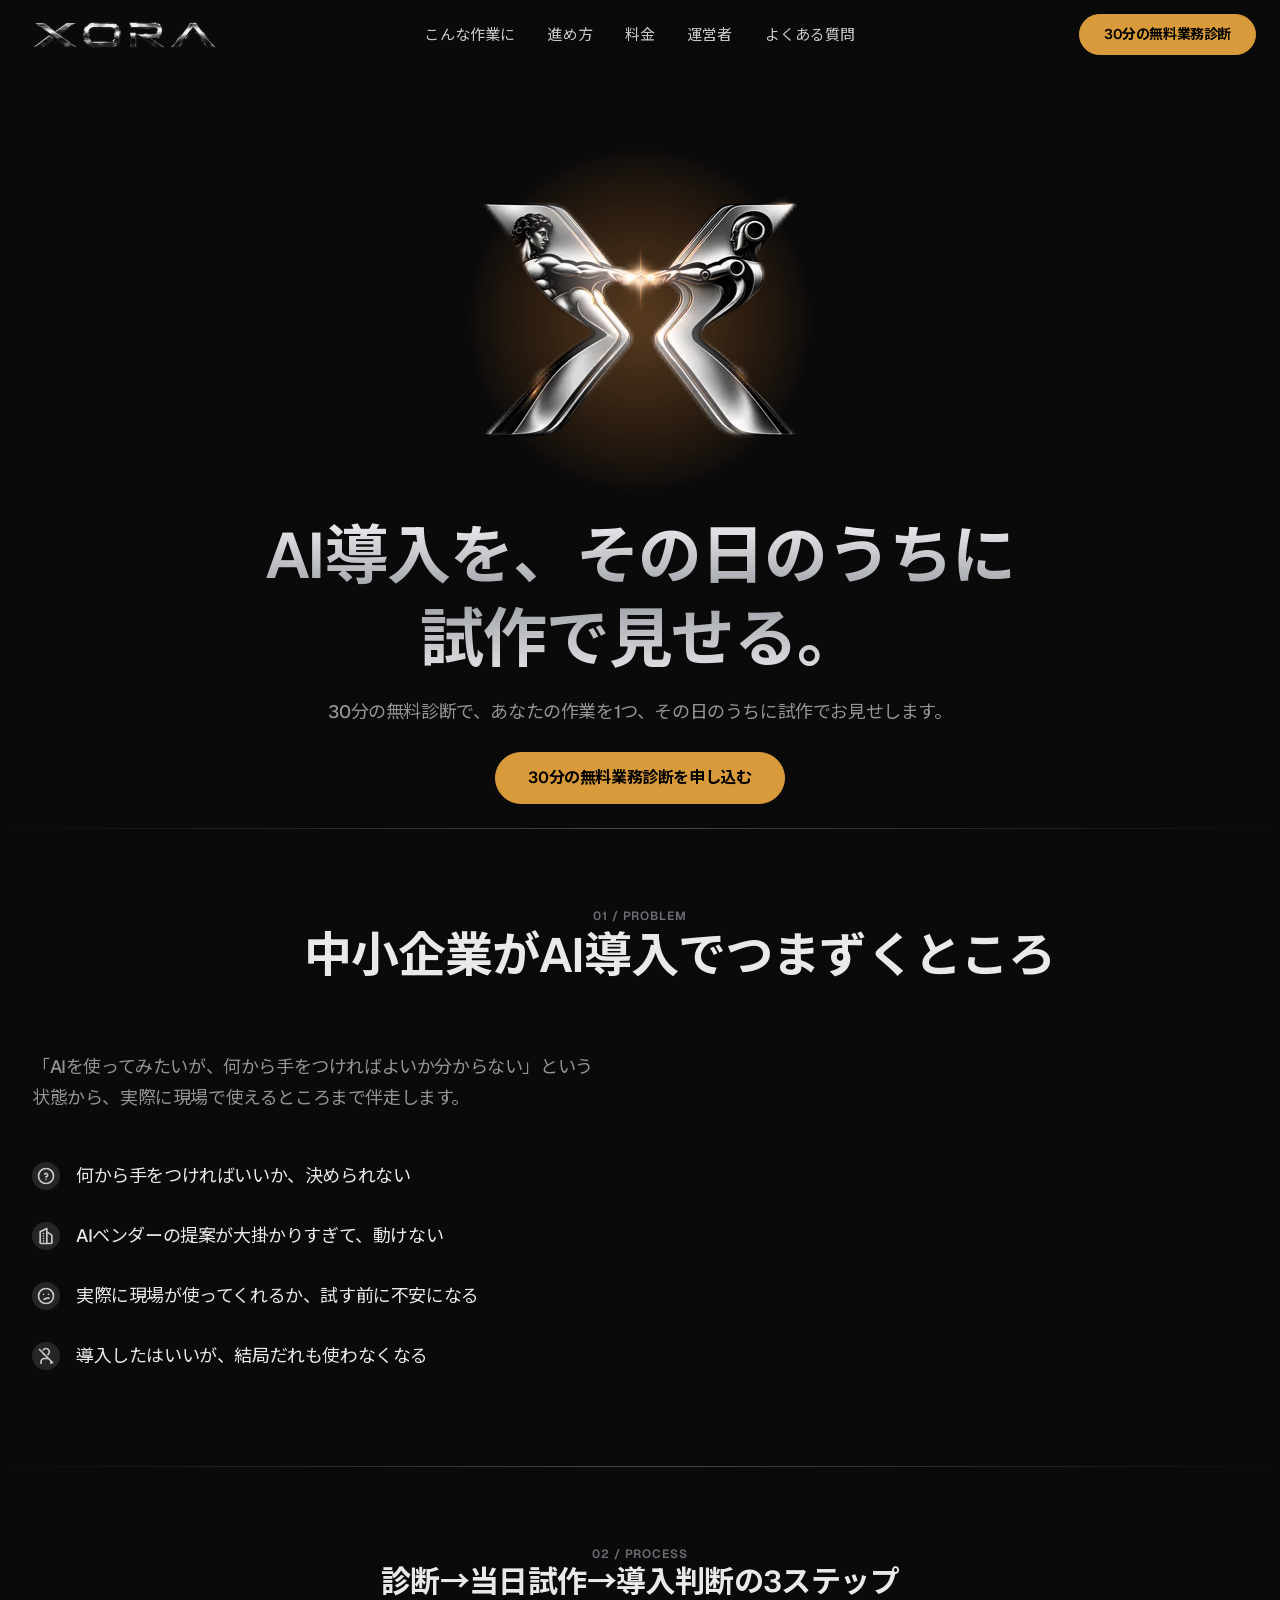
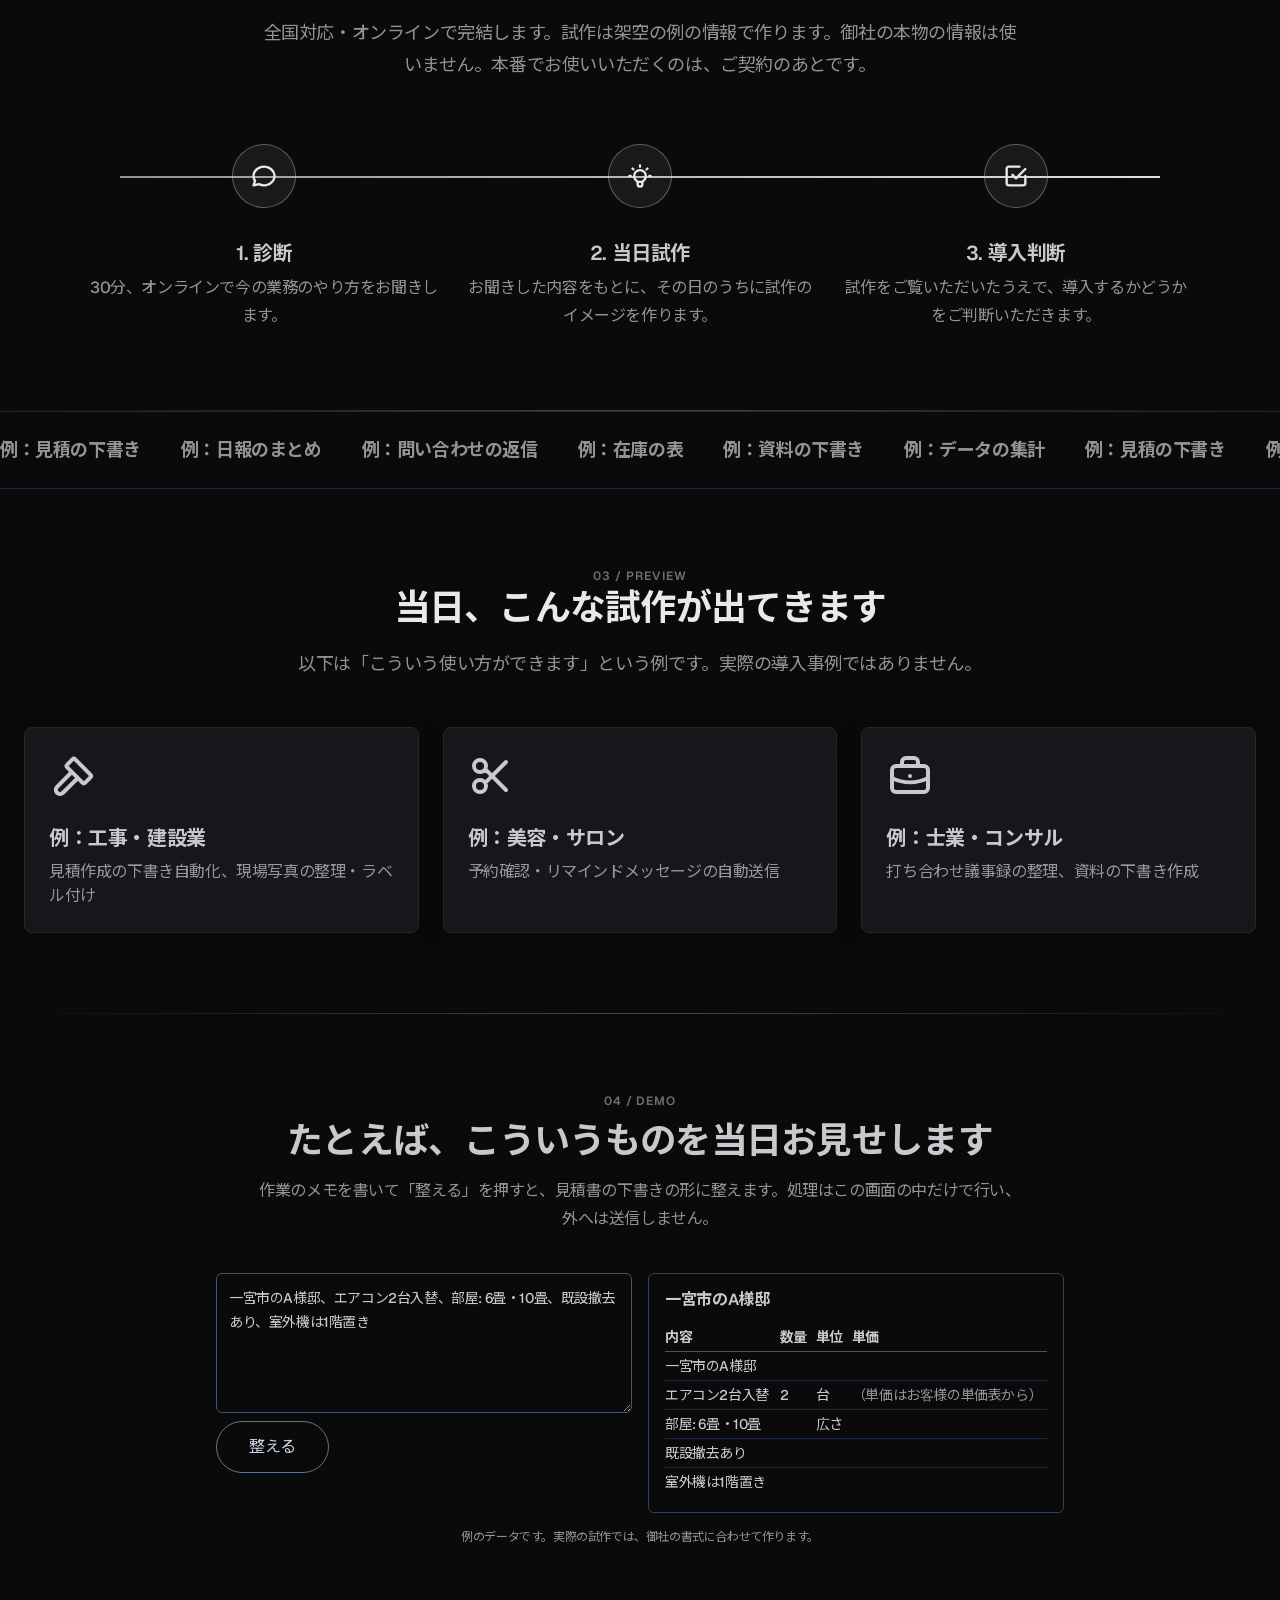
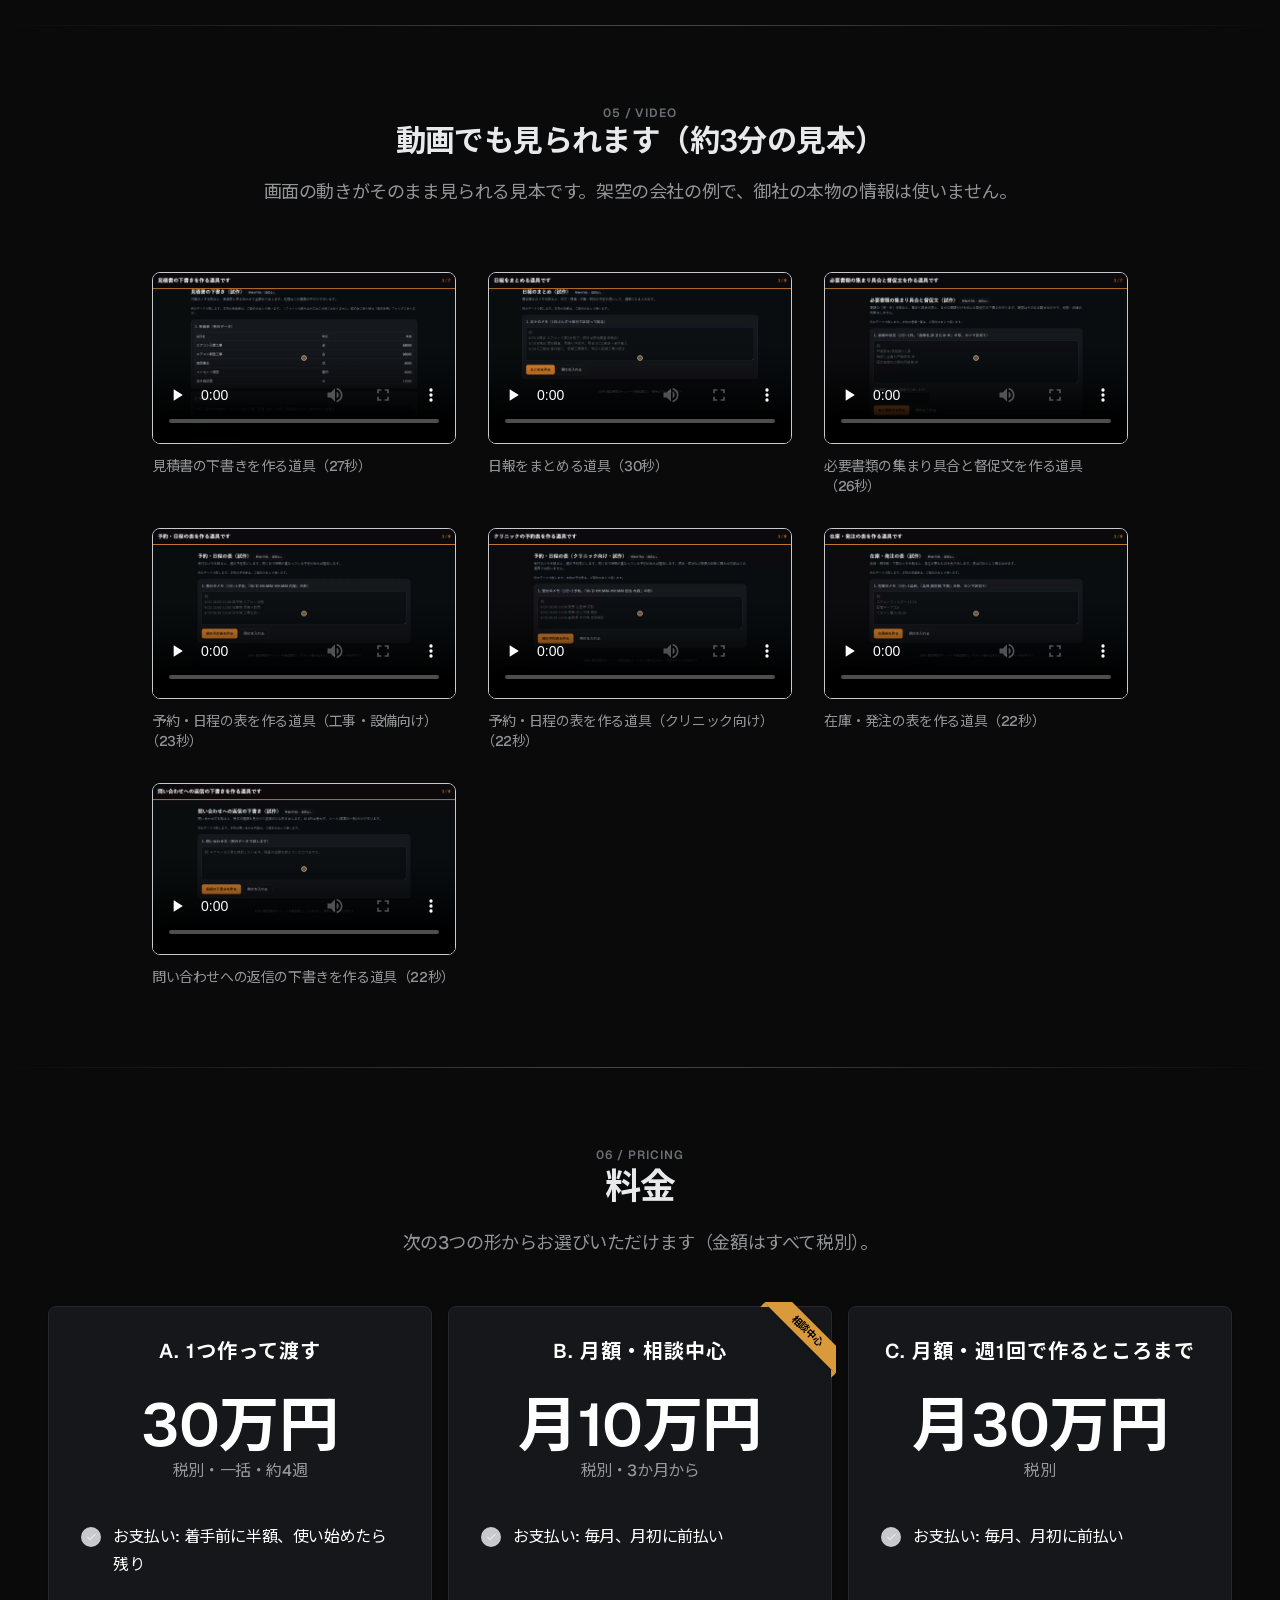
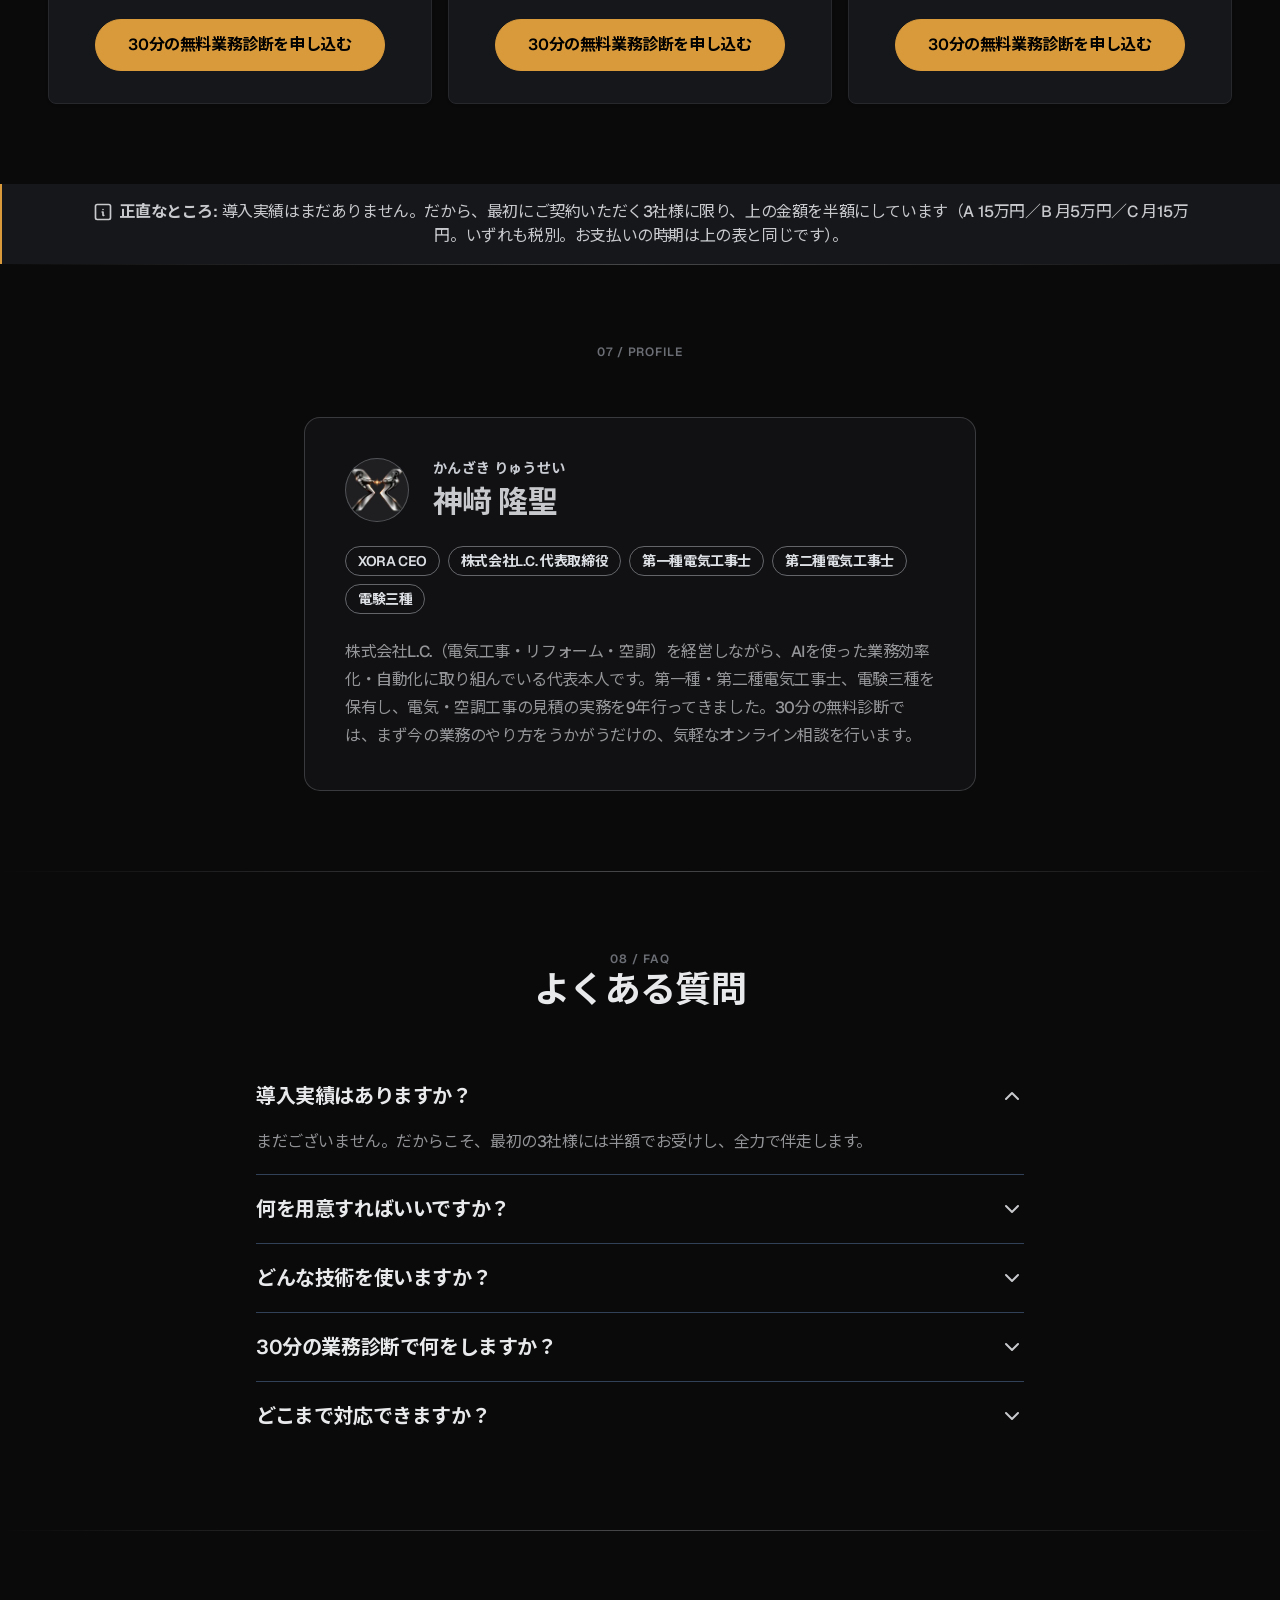
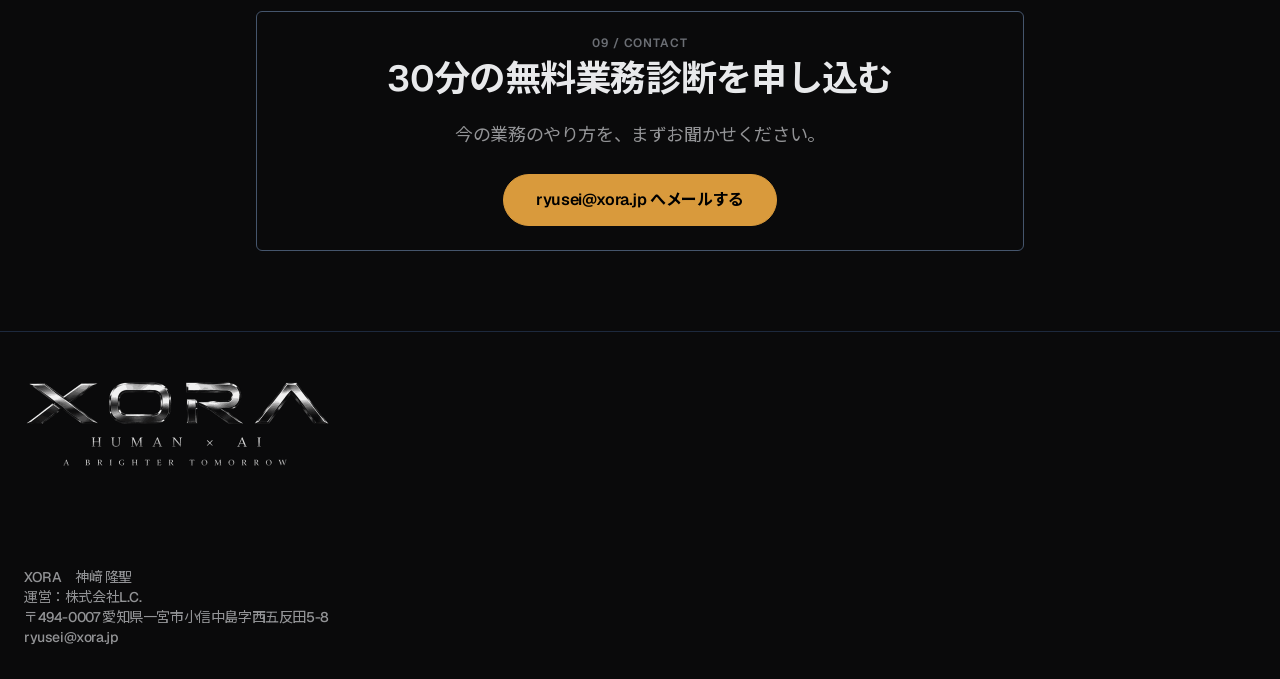
==== index.html @ e133d390 "5b(クリニック向け予約表)をMIKU指摘反映版に更新 - 担当例を診療台/衛生士から院長/副院長/診察室2に変更(診療科を問わない表現) - 時間列の幅を7.5em→11emに拡大し、重複タグと担当" ====
<!DOCTYPE html><html class="2xl:text-[20px]" dir="ltr" lang="ja"><head><meta charset="UTF-8"><meta content="width=device-width,initial-scale=1" name="viewport"><link href="/_astro/favicon.DbKvJVLX.ico" rel="shortcut icon"><link href="/_astro/favicon.0BvbYw01.svg" rel="icon" type="image/svg+xml"><link href="/_astro/favicon.0BvbYw01.svg" rel="mask-icon" color="#8D46E7"><link href="/_astro/apple-touch-icon.BpX2yTqa.png" rel="apple-touch-icon" sizes="180x180"><style>@font-face{font-family:'Noto Sans JP Subset';src:url('/_astro/noto-sans-jp-400.subset.XbLo8_41.woff2') format('woff2');font-weight:400;font-style:normal;font-display:swap}@font-face{font-family:'Noto Sans JP Subset';src:url('/_astro/noto-sans-jp-700.subset.DzKyxNRh.woff2') format('woff2');font-weight:700;font-style:normal;font-display:swap}:root{--font-noto-jp:'Noto Sans JP Subset',sans-serif}</style><link href="/_astro/noto-sans-jp-700.subset.DzKyxNRh.woff2" rel="preload" type="font/woff2" as="font" crossorigin><style>@font-face{font-family:Geist-50df8a5a4f3c62e2;src:url("/_astro/fonts/b747baca4820a9ba.woff2") format("woff2");font-display:swap;unicode-range:U+0000-00FF,U+0131,U+0152-0153,U+02BB-02BC,U+02C6,U+02DA,U+02DC,U+0304,U+0308,U+0329,U+2000-206F,U+20AC,U+2122,U+2191,U+2193,U+2212,U+2215,U+FEFF,U+FFFD;font-weight:500;font-style:normal}@font-face{font-family:Geist-50df8a5a4f3c62e2;src:url("/_astro/fonts/7bcced271b45f73d.woff2") format("woff2");font-display:swap;unicode-range:U+0000-00FF,U+0131,U+0152-0153,U+02BB-02BC,U+02C6,U+02DA,U+02DC,U+0304,U+0308,U+0329,U+2000-206F,U+20AC,U+2122,U+2191,U+2193,U+2212,U+2215,U+FEFF,U+FFFD;font-weight:600;font-style:normal}:root{--font-geist:Geist-50df8a5a4f3c62e2}</style><link href="/_astro/fonts/b747baca4820a9ba.woff2" rel="preload" type="font/woff2" as="font" crossorigin><link href="/_astro/fonts/7bcced271b45f73d.woff2" rel="preload" type="font/woff2" as="font" crossorigin><style>:root{--aw-font-sans:var(--font-geist),var(--font-noto-jp);--aw-font-serif:var(--font-geist),var(--font-noto-jp);--aw-font-heading:var(--font-geist),var(--font-noto-jp);--aw-color-primary:rgb(199 201 204);--aw-color-secondary:rgb(199 201 204);--aw-color-accent:rgb(217 154 60);--aw-color-text-heading:rgb(232 233 235);--aw-color-text-default:rgb(199 201 204);--aw-color-text-muted:rgb(199 201 204 / 72%);--aw-color-bg-page:rgb(10 10 11);--aw-color-bg-page-dark:rgb(10 10 11);--aw-color-divider:rgb(22 23 26)}.dark{--aw-font-sans:var(--font-geist),var(--font-noto-jp);--aw-font-serif:var(--font-geist),var(--font-noto-jp);--aw-font-heading:var(--font-geist),var(--font-noto-jp);--aw-color-primary:rgb(199 201 204);--aw-color-secondary:rgb(199 201 204);--aw-color-accent:rgb(217 154 60);--aw-color-text-heading:rgb(232 233 235);--aw-color-text-default:rgb(199 201 204);--aw-color-text-muted:rgb(199 201 204 / 72%);--aw-color-bg-page:rgb(10 10 11);--aw-color-divider:rgb(22 23 26)}.font-heading{font-weight:700;letter-spacing:-.02em;line-height:1.3}h1,h2{word-break:normal;overflow-wrap:break-word}@media (min-width:640px){h1,h2{word-break:keep-all;overflow-wrap:normal}}body,html{overflow-x:clip}.hero__logo-glow{background:radial-gradient(circle,rgba(255,164,77,.32) 0,rgba(255,149,51,.14) 45%,rgba(255,149,51,0) 75%);filter:blur(6px);animation:hero-logo-pulse 4s ease-in-out infinite}.hero-chrome-text{background:linear-gradient(180deg,#f2f3f5 0,#9a9da3 50%,#e8e9eb 100%);-webkit-background-clip:text;background-clip:text;color:transparent}.hero__logo-sheen-mask{transition:opacity .4s ease}.hero__logo-shape-mask{-webkit-mask-image:var(--hero-logo-mask-url);mask-image:var(--hero-logo-mask-url);-webkit-mask-repeat:no-repeat;mask-repeat:no-repeat;-webkit-mask-size:100% 100%;mask-size:100% 100%;-webkit-mask-position:center;mask-position:center}.hero__logo-sheen-gradient{background:linear-gradient(75deg,transparent 42%,rgba(255,255,255,.5) 48%,rgba(255,255,255,.85) 50%,rgba(255,255,255,.5) 52%,transparent 58%);mix-blend-mode:screen;animation:hero-sheen-sweep 9s ease-in-out infinite;will-change:transform}@keyframes hero-sheen-sweep{0%{transform:translateX(-30%)}100%,50%{transform:translateX(30%)}}@media (prefers-reduced-motion:reduce){.hero__logo-sheen-gradient{display:none}}.hero__split-half{opacity:0;transition:opacity .3s ease;will-change:transform}.hero__split-wrap--left{clip-path:inset(0 50% 0 0)}.hero__split-wrap--right{clip-path:inset(0 0 0 50%)}#hero-logo-stage.hero__split-ready .hero__split-half{opacity:1}.cta-amber-burst{width:220px;height:220px;max-width:90vw;border-radius:9999px;background:radial-gradient(circle,rgba(255,164,77,.35) 0,rgba(255,149,51,.12) 45%,rgba(255,149,51,0) 75%);opacity:0;transform:scale(.6);filter:blur(4px)}.cta-amber-burst--play{animation:cta-amber-burst-play .9s ease-out forwards}@keyframes cta-amber-burst-play{0%{opacity:0;transform:scale(.6)}40%{opacity:1;transform:scale(1.15)}100%{opacity:0;transform:scale(1.4)}}@media (prefers-reduced-motion:reduce){.cta-amber-burst--play{animation:none}}.section-hairline{height:1px;background:linear-gradient(90deg,transparent,rgba(199,201,204,.32) 50%,transparent)}.section-gauge{color:#6b6e74;letter-spacing:.08em}@keyframes hero-logo-pulse{0%,100%{opacity:.55;transform:scale(.96)}50%{opacity:.85;transform:scale(1.04)}}@media (prefers-reduced-motion:reduce){.hero__logo-glow{animation:none;opacity:.8}}.dayflow__track{background:rgba(199,201,204,.22)}.dayflow__fill{background:linear-gradient(90deg,rgba(154,157,163,.9),rgba(232,233,235,.95));transition:transform 1.3s ease}.dayflow__fill--y{background:linear-gradient(180deg,rgba(154,157,163,.9),rgba(232,233,235,.95))}.dayflow__node{background:rgba(199,201,204,.08);border:1px solid rgba(199,201,204,.4);color:#e8e9eb}.profile-card{background:rgba(120,128,138,.05);border:1px solid rgba(120,128,138,.28)}.dark .profile-card{background:rgba(200,204,210,.04);border:1px solid rgba(200,204,210,.22)}.profile-card__logo{background:rgba(120,128,138,.1);border:1px solid rgba(120,128,138,.35)}.dark .profile-card__logo{background:rgba(200,204,210,.08);border:1px solid rgba(200,204,210,.3)}.profile-card__kana{color:#78808a}.dark .profile-card__kana{color:#c8ccd2}.profile-card__badge{background:0 0;border:1px solid rgba(120,128,138,.5);color:#50565e}.dark .profile-card__badge{border:1px solid rgba(200,204,210,.45);color:#dcdfe3}.story-scene .dayflow__node{transition:background-color .5s ease,border-color .5s ease,color .5s ease,transform .5s ease}.story-scene.is-active .dayflow__node{background:rgb(217 154 60 / 16%);border-color:rgb(217 154 60 / 55%);color:#e8e9eb;transform:scale(1.08)}@media (prefers-reduced-motion:reduce){.story-scene .dayflow__node{transition:none}.story-scene.is-active .dayflow__node{transform:none}}</style><script>!function(){const e="dark:only";function t(e){document.documentElement.classList["dark"===e?"add":"remove"]("dark")}function a(){return e&&e.endsWith(":only")||!localStorage.theme?e.replace(":only",""):"dark"===localStorage.theme||!("theme"in localStorage)&&window.matchMedia("(prefers-color-scheme: dark)").matches?"dark":"light"}t(a()),document.addEventListener("astro:after-swap",()=>t(a()))}()</script><title>XORA｜中小企業のAI導入伴走。無料相談30分→当日に試作を確認</title><link href="https://xora.jp/" rel="canonical"><meta content="AI導入の相談先を探している中小企業向け。XORAは30分の無料診断のあと、当日中に試作(プロトタイプ)を作って見せる伴走型のAI導入支援サービスです。全国対応・オンライン。" name="description"><meta content="index, follow" name="robots"><meta content="XORA｜中小企業のAI導入伴走。無料相談30分→当日に試作を確認" property="og:title"><meta content="website" property="og:type"><meta content="https://xora.jp/_astro/og-xora.CJPqek1R_Z2jTxKo.jpg" property="og:image"><meta content="https://xora.jp/" property="og:url"><meta content="AI導入の相談先を探している中小企業向け。XORAは30分の無料診断のあと、当日中に試作(プロトタイプ)を作って見せる伴走型のAI導入支援サービスです。全国対応・オンライン。" property="og:description"><meta content="ja" property="og:locale"><meta content="XORA" property="og:site_name"><meta content="https://xora.jp/_astro/og-xora.CJPqek1R_Z2jTxKo.jpg" property="og:image:url"><meta content="1200" property="og:image:width"><meta content="626" property="og:image:height"><meta content="XORA｜中小企業のAI導入伴走。無料相談30分→当日に試作を確認" property="og:image:alt"><meta content="summary_large_image" name="twitter:card"><script data-id id="ga-init">if(document.getElementById("ga-init").dataset.id){var d=document.getElementById("ga-init").dataset.id;window.dataLayer=window.dataLayer||[],window.gtag=function(){dataLayer.push(arguments)},window.gtag("js",new Date),window.gtag("config",d)}</script><script type="application/ld+json">{"@context":"https://schema.org","@type":"ProfessionalService","name":"XORA","url":"https://xora.jp/","description":"AI導入の相談先を探している中小企業向け。XORAは30分の無料診断のあと、当日中に試作(プロトタイプ)を作って見せる伴走型のAI導入支援サービスです。全国対応・オンライン。","email":"ryusei@xora.jp","areaServed":"JP","address":{"@type":"PostalAddress","streetAddress":"小信中島字西五反田5-8","addressLocality":"一宮市","addressRegion":"愛知県","postalCode":"494-0007","addressCountry":"JP"}}</script><link href="https://xora.jp/" rel="alternate" hreflang="ja"><link href="https://xora.jp/en/" rel="alternate" hreflang="en"><link href="https://xora.jp/" rel="alternate" hreflang="x-default"><link href="/_astro/Layout.CanhxI_S.css" rel="stylesheet"><style>@keyframes astroFadeInOut{0%{opacity:1}to{opacity:0}}@keyframes astroFadeIn{0%{opacity:0;mix-blend-mode:plus-lighter}to{opacity:1;mix-blend-mode:plus-lighter}}@keyframes astroFadeOut{0%{opacity:1;mix-blend-mode:plus-lighter}to{opacity:0;mix-blend-mode:plus-lighter}}@keyframes astroSlideFromRight{0%{transform:translate(100%)}}@keyframes astroSlideFromLeft{0%{transform:translate(-100%)}}@keyframes astroSlideToRight{to{transform:translate(100%)}}@keyframes astroSlideToLeft{to{transform:translate(-100%)}}@media (prefers-reduced-motion){::view-transition-group(*),::view-transition-new(*),::view-transition-old(*),[data-astro-transition-scope]{animation:none!important}}aw-header[data-astro-cid-nswrv7r3],aw-theme-toggle[data-astro-cid-4vhgjfnb]{display:contents}aw-pricing[data-astro-cid-dasjktz7]{display:block}aw-pricing[data-astro-cid-dasjktz7][data-billing=monthly] .aw-price-yearly[data-astro-cid-dasjktz7],aw-pricing[data-astro-cid-dasjktz7][data-billing=yearly] .aw-price-monthly[data-astro-cid-dasjktz7]{display:none}</style><script type="module" src="/_astro/page.BS6wqQC3.js"></script></head><body class="flex flex-col antialiased bg-page min-h-screen text-default tracking-tight"><script type="module">var e=class extends HTMLElement{connectedCallback(){this.querySelector("[data-aw-toggle-color-scheme]")?.addEventListener("click",()=>{let e=document.documentElement.classList.toggle("dark");localStorage.theme=e?"dark":"light",document.dispatchEvent(new CustomEvent("aw:theme-change"))})}};customElements.get("aw-theme-toggle")||customElements.define("aw-theme-toggle",e)</script><aw-header data-astro-cid-nswrv7r3="true" data-astro-transition-persist="header-nzn8cj"><header class="w-full mx-auto border-b border-gray-50/0 ease-in-out flex-none sticky top-0 transition-[opacity] z-40" data-astro-cid-nswrv7r3 data-aw-sticky-header="true" id="header"><div class="absolute inset-0" data-astro-cid-nswrv7r3></div><div class="relative mx-auto w-full max-w-7xl lg:grid lg:grid-cols-3 lg:items-center lg:px-6 px-3 py-3 text-default" data-astro-cid-nswrv7r3><div class="flex justify-between" data-astro-cid-nswrv7r3><a href="/" class="flex items-center" data-astro-cid-nswrv7r3><picture class="rtl:ml-0 ml-2 rtl:mr-2 inline-flex items-center"><source type="image/webp" srcset="/_astro/xora-wordmark-56.b6u-JX5U.webp 2x, /_astro/xora-wordmark-84.CF1OAnTA.webp 3x"><img alt="XORA" class="h-[22px] md:h-[28px] w-auto" decoding="async" loading="eager" height="28" src="/_astro/xora-wordmark-56.BvOhzJHG.png" width="185" fetchpriority="low" srcset="/_astro/xora-wordmark-56.BvOhzJHG.png 2x, /_astro/xora-wordmark-84.zB8bDM0I.png 3x"></picture></a><div class="flex items-center lg:hidden" data-astro-cid-nswrv7r3><button class="flex items-center justify-center cursor-pointer flex-col group h-12 rounded w-12" type="button" aria-expanded="false" aria-label="Toggle Menu" data-aw-toggle-menu><span class="sr-only">Toggle Menu</span><span class="rounded-full bg-black dark:bg-white duration-200 ease h-0.5 my-1 opacity-80 transform transition w-6 group-[.expanded]:rotate-45 group-[.expanded]:translate-y-2.5" aria-hidden="true"></span><span class="rounded-full bg-black dark:bg-white duration-200 ease h-0.5 my-1 opacity-80 transform transition w-6 group-[.expanded]:opacity-0" aria-hidden="true"></span><span class="rounded-full bg-black dark:bg-white duration-200 ease h-0.5 my-1 opacity-80 transform transition w-6 group-[.expanded]:-rotate-45 group-[.expanded]:-translate-y-2.5" aria-hidden="true"></span></button></div></div><nav aria-label="Main navigation" class="w-full items-center lg:w-auto hidden lg:flex lg:justify-self-center lg:mx-5 lg:overflow-visible overflow-x-hidden overflow-y-auto text-default" data-astro-cid-nswrv7r3><ul class="flex flex-col w-full font-medium lg:flex-row lg:justify-center lg:self-center lg:text-[0.9375rem] lg:w-auto text-xl tracking-[0.01rem]" data-astro-cid-nswrv7r3><li class data-astro-cid-nswrv7r3><a href="/#problem" class="flex items-center dark:hover:text-white hover:text-link px-4 py-3 whitespace-nowrap" data-astro-cid-nswrv7r3>こんな作業に</a></li><li class data-astro-cid-nswrv7r3><a href="/#steps3" class="flex items-center dark:hover:text-white hover:text-link px-4 py-3 whitespace-nowrap" data-astro-cid-nswrv7r3>進め方</a></li><li class data-astro-cid-nswrv7r3><a href="/#pricing" class="flex items-center dark:hover:text-white hover:text-link px-4 py-3 whitespace-nowrap" data-astro-cid-nswrv7r3>料金</a></li><li class data-astro-cid-nswrv7r3><a href="/#profile" class="flex items-center dark:hover:text-white hover:text-link px-4 py-3 whitespace-nowrap" data-astro-cid-nswrv7r3>運営者</a></li><li class data-astro-cid-nswrv7r3><a href="/#faq" class="flex items-center dark:hover:text-white hover:text-link px-4 py-3 whitespace-nowrap" data-astro-cid-nswrv7r3>よくある質問</a></li></ul></nav><div class="w-full items-center lg:w-auto hidden lg:flex bottom-0 fixed justify-end left-0 lg:justify-self-end lg:mb-0 lg:p-0 lg:self-center lg:static p-3 rtl:left-auto rtl:right-0" data-astro-cid-nswrv7r3><div class="flex items-center justify-between lg:w-auto w-full" data-astro-cid-nswrv7r3><div class="flex" data-astro-cid-nswrv7r3></div><span class="rtl:ml-0 ml-4 rtl:mr-4" data-astro-cid-nswrv7r3><a href="/#contact" class="font-semibold btn-primary lg:px-6 ml-2 px-5.5 py-2.5 shadow-none text-sm w-auto" data-astro-cid-nswrv7r3="true">30分の無料業務診断</a></span></div></div></div></header></aw-header><script type="module">var e=class extends HTMLElement{onScroll;mql;onMqlChange;onPageLoad=()=>{this.updateActiveLinks(),this.closeOpenDropdown()};connectedCallback(){let e=this.querySelector("#header"),t=this.querySelector("[data-aw-toggle-menu]"),s=this.querySelector("#header nav"),a=this.querySelector("#header > div > div:last-child");this.updateActiveLinks(),document.addEventListener("astro:page-load",this.onPageLoad);let n=()=>{t?.classList.remove("expanded"),t?.setAttribute("aria-expanded","false"),document.body.classList.remove("overflow-hidden"),e?.classList.remove("h-screen","expanded","bg-page"),s?.classList.add("hidden"),a?.classList.add("hidden")};if(t?.addEventListener("click",()=>{let n=t.classList.toggle("expanded");t.setAttribute("aria-expanded",String(n)),document.body.classList.toggle("overflow-hidden"),e?.classList.toggle("h-screen"),e?.classList.toggle("expanded"),e?.classList.toggle("bg-page"),s?.classList.toggle("hidden"),a?.classList.toggle("hidden")}),s?.addEventListener("click",n),s?.addEventListener("click",e=>{let t=e.target?.closest(".dropdown-menu a");t&&t.blur()}),this.mql=window.matchMedia("(max-width: 1023px)"),this.onMqlChange=()=>n(),this.mql.addEventListener("change",this.onMqlChange),e?.hasAttribute("data-aw-sticky-header")){let t=!1,s=()=>{window.scrollY>60?e.classList.add("scroll"):e.classList.remove("scroll"),t=!1};this.onScroll=()=>{t||=(window.requestAnimationFrame(s),!0)},s(),document.addEventListener("scroll",this.onScroll,{passive:!0})}document.documentElement.classList.add("motion-safe:scroll-smooth")}disconnectedCallback(){this.onScroll&&document.removeEventListener("scroll",this.onScroll),this.mql&&this.onMqlChange&&this.mql.removeEventListener("change",this.onMqlChange),document.removeEventListener("astro:page-load",this.onPageLoad)}closeOpenDropdown(){let e=document.activeElement;e&&this.contains(e)&&e.closest(".dropdown")&&e.blur()}updateActiveLinks(){let e=e=>"/"+e.replace(/^\/+|\/+$/g,""),t=e(window.location.pathname);this.querySelectorAll("nav a[href]").forEach(s=>{let a=new URL(s.href,window.location.href),n=a.origin===window.location.origin&&!a.hash&&!s.getAttribute("href")?.startsWith("#");s.classList.toggle("aw-link-active",n&&e(a.pathname)===t)})}};customElements.get("aw-header")||customElements.define("aw-header",e)</script><main class="flex-1"><section class="flex items-center relative bg-page md:-mt-[76px] md:min-h-[720px] min-h-[560px] not-prose overflow-hidden sm:min-h-[640px]"><div class="relative mx-auto px-4 max-w-7xl sm:px-6 w-full"><div class="pointer-events-none md:pt-[76px] pt-0"></div><div class="md:pb-6 md:pt-20 pb-4 pt-12"><div class="text-center max-w-5xl mx-auto"><div class="flex items-center justify-center relative aspect-square intersect-once intersect-quarter max-w-[220px] mb-6 md:max-w-[340px] motion-safe:md:intersect:animate-fade motion-safe:md:opacity-0 mx-auto sm:max-w-[280px] w-full" id="hero-logo-stage" data-logo-url="/_astro/xora-logo.BvA4_ftd_Z1buG9q.webp" data-normal-url="/_astro/xora-logo-normal.B0UNLQ_i_2ps8GI.webp"><span class="absolute inset-0 h-full w-full hero__logo-glow m-auto rounded-full" aria-hidden="true" id="hero-logo-glow"></span><img alt="XORAのロゴ" class="relative h-auto w-full" decoding="async" loading="eager" height="340" src="/_astro/xora-logo.BvA4_ftd_1e8cq8.webp" width="340" fetchpriority="high" id="hero-logo-img"><span class="absolute inset-0 pointer-events-none hero__logo-shape-mask overflow-hidden hero__split-wrap hero__split-wrap--left" style="--hero-logo-mask-url:url(/_astro/xora-logo.BvA4_ftd_Z2rB6t4.webp)" aria-hidden="true"><img alt="" class="absolute inset-0 h-full w-full hero__split-half" decoding="async" loading="lazy" id="hero-logo-left"></span><span class="absolute inset-0 pointer-events-none hero__logo-shape-mask overflow-hidden hero__split-wrap hero__split-wrap--right" style="--hero-logo-mask-url:url(/_astro/xora-logo.BvA4_ftd_Z2rB6t4.webp)" aria-hidden="true"><img alt="" class="absolute inset-0 h-full w-full hero__split-half" decoding="async" loading="lazy" id="hero-logo-right"></span><span class="absolute inset-0 pointer-events-none hero__logo-shape-mask overflow-hidden hero__logo-sheen-mask rounded-lg" style="--hero-logo-mask-url:url(/_astro/xora-logo.BvA4_ftd_Z2rB6t4.webp)" aria-hidden="true" id="hero-logo-sheen"><span class="absolute -inset-x-full hero__logo-sheen-gradient inset-y-0"></span></span><canvas aria-hidden="true" class="absolute inset-0 h-full w-full duration-[600ms] opacity-0 transition-opacity" id="hero-logo-canvas"></canvas></div><h1 class="intersect-once motion-safe:md:intersect:animate-fade motion-safe:md:opacity-0 intersect-quarter font-heading hero-chrome-text mb-4 text-[clamp(2rem,1.1rem+4.2vw,4rem)]"><span class="inline-block" style="word-break:keep-all">AI導入を、</span><wbr/><span class="inline-block" style="word-break:keep-all">その日のうちに</span><wbr/><span class="inline-block" style="word-break:keep-all">試作で見せる。</span></h1><div class="max-w-2xl mx-auto"><p class="text-muted leading-[1.75] md:text-lg text-base intersect-once intersect-quarter mb-6 motion-safe:md:intersect:animate-fade motion-safe:md:opacity-0"><span class="inline-block" style="word-break:keep-all">30分の無料診断で、</span><wbr/><span class="inline-block" style="word-break:keep-all">あなたの作業を1つ、</span><wbr/><span class="inline-block" style="word-break:keep-all">その日のうちに</span><wbr/><span class="inline-block" style="word-break:keep-all">試作でお見せします。</span></p><div class="flex flex-col intersect-once intersect-quarter motion-safe:md:intersect:animate-fade motion-safe:md:opacity-0 flex-nowrap gap-4 m-auto max-w-xs sm:flex-row sm:justify-center sm:max-w-md"><div class="flex justify-center w-full sm:w-auto"><a href="#contact" class="btn-primary">30分の無料業務診断を申し込む</a></div></div></div></div></div></div></section><script type="module" src="/_astro/HeroText.astro_astro_type_script_index_0_lang.lw7HTZ26.js"></script><div class="section-hairline" aria-hidden="true"></div><section class="relative not-prose scroll-mt-[72px]" id="problem"><div class="absolute inset-0 pointer-events-none -z-[1]" aria-hidden="true"><div class="absolute inset-0"></div></div><div class="relative intersect-once intersect-quarter motion-safe:md:intersect:animate-fade motion-safe:md:opacity-0 intersect-no-queue mx-auto px-4 lg:py-20 md:px-6 md:py-16 py-12 text-default max-w-7xl"><div class="text-center md:mx-auto mb-8 md:mb-12 lg:max-w-2xl max-w-xl sm:mx-auto"><p class="font-bold uppercase text-base text-secondary tracking-wide"><span class="font-heading block section-gauge text-xs">01 / PROBLEM</span></p><h2 class="font-heading font-bold leading-tighter text-balance text-heading tracking-tighter mb-4 text-[clamp(1.5rem,1rem+3vw,3rem)]">中小企業がAI導入で<br class="sm:hidden">つまずくところ</h2></div><div class="py-4 mx-auto max-w-7xl md:px-2 px-0"><div class="md:flex md:gap-16"><div class="md:basis-1/2 self-center"><div class="text-muted leading-[1.75] md:text-lg text-base mb-12">「AIを使ってみたいが、何から手をつければよいか分からない」という状態から、実際に現場で使えるところまで伴走します。</div><div class="grid gap-8 gap-y-4 md:gap-y-8 mx-auto"><div class="intersect-once motion-safe:md:intersect:animate-fade motion-safe:md:opacity-0"><div class="flex flex-row max-w-none"><div class="flex justify-center shrink-0"><svg class="flex items-center justify-center rounded-full bg-primary/15 h-7 mr-2 p-1 rtl:ml-2 rtl:mr-0 text-primary w-7" data-icon="tabler:help-circle" height="1em" viewBox="0 0 24 24" width="1em"><symbol id="ai:tabler:help-circle"><g fill="none" stroke="currentColor" stroke-linecap="round" stroke-linejoin="round" stroke-width="2"><path d="M3 12a9 9 0 1 0 18 0a9 9 0 0 0-18 0m9 4v.01"/><path d="M12 13a2 2 0 0 0 .914-3.782a1.98 1.98 0 0 0-2.414.483"/></g></symbol><use href="#ai:tabler:help-circle"></use></svg></div><div class="min-w-0 mt-0.5"><h3 class="leading-6 font-medium ml-2 rtl:ml-0 rtl:mr-2 text-heading text-lg">何から手をつければいいか、決められない</h3></div></div></div><div class="intersect-once motion-safe:md:intersect:animate-fade motion-safe:md:opacity-0"><div class="flex flex-row max-w-none"><div class="flex justify-center shrink-0"><svg class="flex items-center justify-center rounded-full bg-primary/15 h-7 mr-2 p-1 rtl:ml-2 rtl:mr-0 text-primary w-7" data-icon="tabler:building-skyscraper" height="1em" viewBox="0 0 24 24" width="1em"><symbol id="ai:tabler:building-skyscraper"><path d="M3 21h18M5 21V7l8-4v18m6 0V11l-6-4M9 9v.01M9 12v.01M9 15v.01M9 18v.01" fill="none" stroke="currentColor" stroke-linecap="round" stroke-linejoin="round" stroke-width="2"/></symbol><use href="#ai:tabler:building-skyscraper"></use></svg></div><div class="min-w-0 mt-0.5"><h3 class="leading-6 font-medium ml-2 rtl:ml-0 rtl:mr-2 text-heading text-lg">AIベンダーの提案が大掛かりすぎて、動けない</h3></div></div></div><div class="intersect-once motion-safe:md:intersect:animate-fade motion-safe:md:opacity-0"><div class="flex flex-row max-w-none"><div class="flex justify-center shrink-0"><svg class="flex items-center justify-center rounded-full bg-primary/15 h-7 mr-2 p-1 rtl:ml-2 rtl:mr-0 text-primary w-7" data-icon="tabler:mood-confuzed" height="1em" viewBox="0 0 24 24" width="1em"><symbol id="ai:tabler:mood-confuzed"><g fill="none" stroke="currentColor" stroke-linecap="round" stroke-linejoin="round" stroke-width="2"><path d="M3 12a9 9 0 1 0 18 0a9 9 0 1 0-18 0m6-2h.01M15 10h.01"/><path d="M9.5 16a10 10 0 0 1 6-1.5"/></g></symbol><use href="#ai:tabler:mood-confuzed"></use></svg></div><div class="min-w-0 mt-0.5"><h3 class="leading-6 font-medium ml-2 rtl:ml-0 rtl:mr-2 text-heading text-lg">実際に現場が使ってくれるか、試す前に不安になる</h3></div></div></div><div class="intersect-once motion-safe:md:intersect:animate-fade motion-safe:md:opacity-0"><div class="flex flex-row max-w-none"><div class="flex justify-center shrink-0"><svg class="flex items-center justify-center rounded-full bg-primary/15 h-7 mr-2 p-1 rtl:ml-2 rtl:mr-0 text-primary w-7" data-icon="tabler:user-off" height="1em" viewBox="0 0 24 24" width="1em"><symbol id="ai:tabler:user-off"><path d="M8.18 8.189a4.01 4.01 0 0 0 2.616 2.627m3.507-.545a4 4 0 1 0-5.59-5.552M6 21v-2a4 4 0 0 1 4-4h4c.412 0 .81.062 1.183.178m2.633 2.618c.12.38.184.785.184 1.204v2M3 3l18 18" fill="none" stroke="currentColor" stroke-linecap="round" stroke-linejoin="round" stroke-width="2"/></symbol><use href="#ai:tabler:user-off"></use></svg></div><div class="min-w-0 mt-0.5"><h3 class="leading-6 font-medium ml-2 rtl:ml-0 rtl:mr-2 text-heading text-lg">導入したはいいが、結局だれも使わなくなる</h3></div></div></div></div></div><div class="md:basis-1/2 md:mt-0 mt-10"></div></div></div></div></section><div class="section-hairline" aria-hidden="true"></div><section class="relative not-prose scroll-mt-[72px]" id="steps3"><div class="absolute inset-0 pointer-events-none -z-[1]" aria-hidden="true"><div class="absolute inset-0"></div></div><div class="relative intersect-once intersect-quarter motion-safe:md:intersect:animate-fade motion-safe:md:opacity-0 intersect-no-queue mx-auto px-4 lg:py-20 md:px-6 md:py-16 py-12 text-default max-w-6xl"><div class="text-center md:mx-auto max-w-3xl mb-12 md:mb-16 mx-auto"><p class="font-bold uppercase text-base text-secondary tracking-wide"><span class="font-heading block section-gauge text-xs">02 / PROCESS</span></p><h2 class="font-heading font-bold leading-tighter text-balance text-heading tracking-tighter mb-4 text-3xl">診断→当日試作→導入判断の3ステップ</h2><p class="text-muted leading-[1.75] md:text-lg text-base mt-4 text-pretty">全国対応・オンラインで完結します。試作は架空の例の情報で作ります。御社の本物の情報は使いません。本番でお使いいただくのは、ご契約のあとです。</p></div><div class="relative"><div class="absolute dayflow__track h-[2px] hidden inset-x-8 md:block top-8" aria-hidden="true"></div><div class="absolute dayflow__fill intersect-once intersect-quarter dayflow__fill--x h-[2px] hidden inset-x-8 md:block motion-safe:md:intersect:scale-x-100 origin-left scale-x-0 top-8" aria-hidden="true"></div><div class="absolute dayflow__track inset-y-4 left-8 md:hidden w-[2px]" aria-hidden="true"></div><div class="absolute dayflow__fill intersect-once intersect-quarter dayflow__fill--y inset-y-4 left-8 md:hidden motion-safe:intersect:scale-y-100 origin-top scale-y-0 w-[2px]" aria-hidden="true"></div><div class="relative gap-10 grid grid-cols-1 md:gap-6 md:grid-cols-3"><div class="flex relative gap-4 items-start md:flex-col md:items-center md:text-center story-scene"><span class="flex items-center justify-center rounded-full dayflow__node h-16 relative shrink-0 w-16 z-10"><svg class="h-7 w-7" data-icon="tabler:message-circle" height="1em" viewBox="0 0 24 24" width="1em"><symbol id="ai:tabler:message-circle"><path d="m3 20l1.3-3.9C1.976 12.663 2.874 8.228 6.4 5.726c3.526-2.501 8.59-2.296 11.845.48c3.255 2.777 3.695 7.266 1.029 10.501S11.659 20.922 7.7 19z" fill="none" stroke="currentColor" stroke-linecap="round" stroke-linejoin="round" stroke-width="2"/></symbol><use href="#ai:tabler:message-circle"></use></svg></span><div class="min-w-0 md:pt-4 pt-1"><h3 class="font-heading mb-2 text-xl">1. 診断</h3><p class="text-muted leading-[1.75]">30分、オンラインで今の業務のやり方をお聞きします。</p></div></div><div class="flex relative gap-4 items-start md:flex-col md:items-center md:text-center story-scene"><span class="flex items-center justify-center rounded-full dayflow__node h-16 relative shrink-0 w-16 z-10"><svg class="h-7 w-7" data-icon="tabler:bulb" height="1em" viewBox="0 0 24 24" width="1em"><symbol id="ai:tabler:bulb"><path d="M3 12h1m8-9v1m8 8h1M5.6 5.6l.7.7m12.1-.7l-.7.7M9 16a5 5 0 1 1 6 0a3.5 3.5 0 0 0-1 3a2 2 0 0 1-4 0a3.5 3.5 0 0 0-1-3m.7 1h4.6" fill="none" stroke="currentColor" stroke-linecap="round" stroke-linejoin="round" stroke-width="2"/></symbol><use href="#ai:tabler:bulb"></use></svg></span><div class="min-w-0 md:pt-4 pt-1"><h3 class="font-heading mb-2 text-xl">2. 当日試作</h3><p class="text-muted leading-[1.75]">お聞きした内容をもとに、その日のうちに試作のイメージを作ります。</p></div></div><div class="flex relative gap-4 items-start md:flex-col md:items-center md:text-center story-scene"><span class="flex items-center justify-center rounded-full dayflow__node h-16 relative shrink-0 w-16 z-10"><svg class="h-7 w-7" data-icon="tabler:checkbox" height="1em" viewBox="0 0 24 24" width="1em"><symbol id="ai:tabler:checkbox"><g fill="none" stroke="currentColor" stroke-linecap="round" stroke-linejoin="round" stroke-width="2"><path d="m9 11l3 3l8-8"/><path d="M20 12v6a2 2 0 0 1-2 2H6a2 2 0 0 1-2-2V6a2 2 0 0 1 2-2h9"/></g></symbol><use href="#ai:tabler:checkbox"></use></svg></span><div class="min-w-0 md:pt-4 pt-1"><h3 class="font-heading mb-2 text-xl">3. 導入判断</h3><p class="text-muted leading-[1.75]">試作をご覧いただいたうえで、導入するかどうかをご判断いただきます。</p></div></div></div></div></div></section><script type="module">var e=document.querySelectorAll(".story-scene");if(e.length){let t=new IntersectionObserver(e=>{for(let t of e)t.target.classList.toggle("is-active",t.isIntersecting)},{threshold:.6});e.forEach(e=>t.observe(e))}</script><div class="section-hairline" aria-hidden="true"></div><div class="relative border-gray-800 bg-page border-y overflow-hidden py-6" id="examples-marquee"><div class="flex whitespace-nowrap animate-marquee gap-10 w-max"><span class="text-muted font-semibold text-lg">例：見積の下書き</span><span class="text-muted font-semibold text-lg">例：日報のまとめ</span><span class="text-muted font-semibold text-lg">例：問い合わせの返信</span><span class="text-muted font-semibold text-lg">例：在庫の表</span><span class="text-muted font-semibold text-lg">例：資料の下書き</span><span class="text-muted font-semibold text-lg">例：データの集計</span><span class="text-muted font-semibold text-lg">例：見積の下書き</span><span class="text-muted font-semibold text-lg">例：日報のまとめ</span><span class="text-muted font-semibold text-lg">例：問い合わせの返信</span><span class="text-muted font-semibold text-lg">例：在庫の表</span><span class="text-muted font-semibold text-lg">例：資料の下書き</span><span class="text-muted font-semibold text-lg">例：データの集計</span></div></div><section class="relative not-prose scroll-mt-[72px]" id="examples"><div class="absolute inset-0 pointer-events-none -z-[1]" aria-hidden="true"><div class="absolute inset-0"></div></div><div class="relative intersect-once intersect-quarter motion-safe:md:intersect:animate-fade motion-safe:md:opacity-0 intersect-no-queue mx-auto px-4 lg:py-20 md:px-6 md:py-16 py-12 text-default max-w-7xl"><div class="text-center md:mx-auto max-w-3xl mb-8 md:mb-12"><p class="font-bold uppercase text-base text-secondary tracking-wide"><span class="font-heading block section-gauge text-xs">03 / PREVIEW</span></p><h2 class="font-heading font-bold leading-tighter text-balance text-heading tracking-tighter text-[clamp(1.5rem,1rem+2.5vw,2.25rem)]">当日、こんな試作が出てきます</h2><p class="text-muted leading-[1.75] md:text-lg text-base mt-4 text-pretty">以下は「こういう使い方ができます」という例です。実際の導入事例ではありません。</p></div><div class="grid gap-4 lg:grid-cols-3 sm:grid-cols-2 gap-x-12 md:gap-6"><div class="flex relative flex-col backdrop-blur bg-[#16171A] border border-[#26282C] dark:shadow-[0_4px_30px_rgba(0,0,0,0.1)] intersect-no-queue intersect-once intersect-quarter motion-safe:md:intersect:animate-fade motion-safe:md:opacity-0 p-6 rounded-lg shadow-[0_4px_30px_rgba(0,0,0,0.1)]"><svg class="text-primary h-12 mb-6 w-12" data-icon="tabler:hammer" height="1em" viewBox="0 0 24 24" width="1em"><symbol id="ai:tabler:hammer"><path d="m11.414 10l-7.383 7.418a2.09 2.09 0 0 0 0 2.967a2.11 2.11 0 0 0 2.976 0L14.414 13m3.707 2.293l2.586-2.586a1 1 0 0 0 0-1.414l-7.586-7.586a1 1 0 0 0-1.414 0L9.121 6.293a1 1 0 0 0 0 1.414l7.586 7.586a1 1 0 0 0 1.414 0" fill="none" stroke="currentColor" stroke-linecap="round" stroke-linejoin="round" stroke-width="2"/></symbol><use href="#ai:tabler:hammer"></use></svg><h3 class="font-bold text-xl">例：工事・建設業</h3><p class="text-muted mt-2">見積作成の下書き自動化、現場写真の整理・ラベル付け</p></div><div class="flex relative flex-col backdrop-blur bg-[#16171A] border border-[#26282C] dark:shadow-[0_4px_30px_rgba(0,0,0,0.1)] intersect-no-queue intersect-once intersect-quarter motion-safe:md:intersect:animate-fade motion-safe:md:opacity-0 p-6 rounded-lg shadow-[0_4px_30px_rgba(0,0,0,0.1)]"><svg class="text-primary h-12 mb-6 w-12" data-icon="tabler:scissors" height="1em" viewBox="0 0 24 24" width="1em"><symbol id="ai:tabler:scissors"><path d="M3 7a3 3 0 1 0 6 0a3 3 0 1 0-6 0m0 10a3 3 0 1 0 6 0a3 3 0 1 0-6 0m5.6-8.4L19 19M8.6 15.4L19 5" fill="none" stroke="currentColor" stroke-linecap="round" stroke-linejoin="round" stroke-width="2"/></symbol><use href="#ai:tabler:scissors"></use></svg><h3 class="font-bold text-xl">例：美容・サロン</h3><p class="text-muted mt-2">予約確認・リマインドメッセージの自動送信</p></div><div class="flex relative flex-col backdrop-blur bg-[#16171A] border border-[#26282C] dark:shadow-[0_4px_30px_rgba(0,0,0,0.1)] intersect-no-queue intersect-once intersect-quarter motion-safe:md:intersect:animate-fade motion-safe:md:opacity-0 p-6 rounded-lg shadow-[0_4px_30px_rgba(0,0,0,0.1)]"><svg class="text-primary h-12 mb-6 w-12" data-icon="tabler:briefcase" height="1em" viewBox="0 0 24 24" width="1em"><symbol id="ai:tabler:briefcase"><g fill="none" stroke="currentColor" stroke-linecap="round" stroke-linejoin="round" stroke-width="2"><path d="M3 9a2 2 0 0 1 2-2h14a2 2 0 0 1 2 2v9a2 2 0 0 1-2 2H5a2 2 0 0 1-2-2zm5-2V5a2 2 0 0 1 2-2h4a2 2 0 0 1 2 2v2m-4 5v.01"/><path d="M3 13a20 20 0 0 0 18 0"/></g></symbol><use href="#ai:tabler:briefcase"></use></svg><h3 class="font-bold text-xl">例：士業・コンサル</h3><p class="text-muted mt-2">打ち合わせ議事録の整理、資料の下書き作成</p></div></div></div></section><div class="section-hairline" aria-hidden="true"></div><section class="relative not-prose scroll-mt-[72px]" id="quote-draft-demo"><div class="absolute inset-0 pointer-events-none -z-[1]" aria-hidden="true"><div class="absolute inset-0"></div></div><div class="relative intersect-once intersect-quarter motion-safe:md:intersect:animate-fade motion-safe:md:opacity-0 intersect-no-queue mx-auto px-4 lg:py-20 md:px-6 md:py-16 py-12 text-default max-w-4xl"><div class="text-center max-w-3xl mb-8 md:mb-10 mx-auto"><span class="font-heading block section-gauge text-xs mb-2"><span class="font-heading block section-gauge text-xs">04 / DEMO</span></span><h2 class="font-heading sm:text-3xl text-2xl md:text-4xl mb-3">たとえば、こういうものを当日お見せします</h2><p class="text-muted leading-[1.75]">作業のメモを書いて「整える」を押すと、見積書の下書きの形に整えます。処理はこの画面の中だけで行い、外へは送信しません。</p></div><div class="grid gap-4 md:grid-cols-2 quote-draft-demo" data-counter-words="[&quot;台&quot;,&quot;個&quot;,&quot;本&quot;,&quot;枚&quot;,&quot;ヶ所&quot;,&quot;箇所&quot;,&quot;カ所&quot;,&quot;m&quot;,&quot;メートル&quot;,&quot;式&quot;,&quot;セット&quot;]" data-max-rows="20" data-no-subject-label="（件名未入力）" data-order="itemFirst" data-row-limit-note="表示は20行までです" data-size-unit-label="広さ" data-subject-pattern="様邸|様$|邸|ビル|事務所|店" data-unit-price-value="（単価はお客様の単価表から）"><div class="flex flex-col gap-2"><textarea aria-label="内容" class="w-full border bg-page border-gray-300 dark:border-slate-600 leading-[1.75] min-h-[140px] p-3 quote-draft-input rounded-md text-sm" maxlength="2000">一宮市のA様邸、エアコン2台入替、部屋: 6畳・10畳、既設撤去あり、室外機は1階置き</textarea><button class="btn-primary btn quote-draft-run self-start" type="button">整える</button></div><div class="text-sm border rounded-md border-gray-200 dark:border-slate-700 overflow-x-auto p-4 quote-draft-result"><p class="font-heading mb-3 quote-draft-subject text-base"></p><table class="w-full border-collapse text-left"><thead><tr class="border-b border-gray-300 dark:border-slate-600"><th class="pr-2 py-1">内容</th><th class="pr-2 py-1">数量</th><th class="pr-2 py-1">単位</th><th class="py-1">単価</th></tr></thead><tbody class="quote-draft-rows"></tbody></table></div></div><p class="text-muted text-center mt-4 text-xs">例のデータです。実際の試作では、御社の書式に合わせて作ります。</p></div></section><script type="module">function e(t){return t.normalize("NFKC").trim()}function t(t){return e(t).split(/[。、,;\n\t]|(?<!\d)\.|\.(?!\d)/).map(t=>t.replace(/\s+/g," ").trim()).filter(Boolean)}var n=/(\d+(?:\.\d+)?)\s*(畳|坪|㎡|m2|m²|tatami(?:\s*rooms?)?|sq\.?\s?m\.?|sqm|square\s*meters?|sq\.?\s?ft\.?|sqft|square\s*feet|floors?)/i,r=t=>t.replace(/[.*+?^${}()|[\]\\]/g,"\\$&");function i(e,s={}){let{counterWords:a=[],order:o="itemFirst",maxRows:l=20,subjectPattern:d=null,sizeUnitLabel:u="広さ"}=s,i=t(e),c=a.length>0?"numberFirst"===o?RegExp(`(\\d+(?:\\.\\d+)?)\\s*x?\\s*(?:[a-zA-Z]+\\s+){0,3}(${a.map(r).join("|")})\\b`,"i"):RegExp(`(\\d+(?:\\.\\d+)?)\\s*(${a.map(r).join("|")})`):null,m=[],p=!1;for(let t of i){if(m.length>=l){p=!0;break}let e="",r="",s=c?t.match(c):null;if(s){let t=parseFloat(s[1]);isFinite(t)&&t>0&&t<=99999&&(e=s[1],r=s[2])}else t.match(n)&&(r=u);m.push({content:t,qty:e,unit:r})}let b="";if(d){let t=m.find(t=>d.test(t.content));t&&(b=t.content)}return{subject:b,rows:m,truncated:p,fragments:i}}document.querySelectorAll(".quote-draft-demo").forEach(t=>{let e=JSON.parse(t.dataset.counterWords||"[]"),r=t.dataset.unitPriceValue||"",s="numberFirst"===t.dataset.order?"numberFirst":"itemFirst",a=Number(t.dataset.maxRows)||20,n=t.dataset.rowLimitNote||"",o=t.dataset.subjectPattern?new RegExp(t.dataset.subjectPattern,"i"):null,l=t.dataset.noSubjectLabel||"",d=t.dataset.sizeUnitLabel||"広さ",u=t.querySelector(".quote-draft-input"),c=t.querySelector(".quote-draft-run"),m=t.querySelector(".quote-draft-subject"),p=t.querySelector(".quote-draft-rows"),b=t=>t.replace(/[&<>"']/g,t=>({"&":"&amp;","<":"&lt;",">":"&gt;",'"':"&quot;","'":"&#39;"}[t])),f=()=>{let{subject:t,rows:c,truncated:f}=i(u.value.slice(0,2e3),{counterWords:e,order:s,maxRows:a,subjectPattern:o,sizeUnitLabel:d});m.textContent=t||l;let q=c.length?c.map(t=>`\n          <tr class="border-b border-gray-200 dark:border-slate-800 last:border-0">\n            <td class="py-1 pr-2">${b(t.content)}</td>\n            <td class="py-1 pr-2">${b(t.qty)}</td>\n            <td class="py-1 pr-2">${b(t.unit)}</td>\n            <td class="py-1 text-muted whitespace-nowrap">${t.qty?b(r):""}</td>\n          </tr>`).join(""):'<tr><td colspan="4" class="py-2 text-muted">—</td></tr>';p.innerHTML=q+(f?`<tr><td colspan="4" class="py-2 text-muted">${b(n)}</td></tr>`:"")};c.addEventListener("click",f),f()})</script><div class="section-hairline" aria-hidden="true"></div><section class="relative not-prose scroll-mt-[72px]" id="demo-videos"><div class="absolute inset-0 pointer-events-none -z-[1]" aria-hidden="true"><div class="absolute inset-0"></div></div><div class="relative intersect-once intersect-quarter motion-safe:md:intersect:animate-fade motion-safe:md:opacity-0 intersect-no-queue mx-auto px-4 lg:py-20 md:px-6 md:py-16 py-12 text-default max-w-5xl"><div class="text-center md:mx-auto max-w-3xl mb-12 md:mb-16 mx-auto"><p class="font-bold uppercase text-base text-secondary tracking-wide"><span class="font-heading block section-gauge text-xs">05 / VIDEO</span></p><h2 class="font-heading font-bold leading-tighter text-balance text-heading tracking-tighter mb-4 text-3xl break-keep"><span class="whitespace-nowrap">動画でも見られます</span><wbr/>（約3分の見本）</h2><p class="text-muted leading-[1.75] md:text-lg text-base mt-4 text-pretty">画面の動きがそのまま見られる見本です。架空の会社の例で、御社の本物の情報は使いません。</p></div><div class="grid lg:grid-cols-3 md:grid-cols-2 gap-8 grid-cols-1"><div><video class="w-full border rounded-lg border-default" controls height="720" poster="/media/demo-quote-poster.jpg" preload="none" width="1280"><source type="video/mp4" src="/media/demo-quote.mp4"></video><p class="text-muted text-sm mt-3">見積書の下書きを作る道具<span class="whitespace-nowrap">（27秒）</span></p></div><div><video class="w-full border rounded-lg border-default" controls height="720" poster="/media/demo-report-poster.jpg" preload="none" width="1280"><source type="video/mp4" src="/media/demo-report.mp4"></video><p class="text-muted text-sm mt-3">日報をまとめる道具<span class="whitespace-nowrap">（30秒）</span></p></div><div><video class="w-full border rounded-lg border-default" controls height="720" poster="/media/demo-docs-poster.jpg" preload="none" width="1280"><source type="video/mp4" src="/media/demo-docs.mp4"></video><p class="text-muted text-sm mt-3">必要書類の集まり具合と督促文を作る道具<span class="whitespace-nowrap">（26秒）</span></p></div><div><video class="w-full border rounded-lg border-default" controls height="720" poster="/media/demo-booking-poster.jpg" preload="none" width="1280"><source type="video/mp4" src="/media/demo-booking.mp4"></video><p class="text-muted text-sm mt-3">予約・日程の表を作る道具<span class="whitespace-nowrap">（工事・設備向け）</span><span class="whitespace-nowrap">（23秒）</span></p></div><div><video class="w-full border rounded-lg border-default" controls height="720" poster="/media/demo-booking-clinic-poster.jpg" preload="none" width="1280"><source type="video/mp4" src="/media/demo-booking-clinic.mp4"></video><p class="text-muted text-sm mt-3">予約・日程の表を作る道具<span class="whitespace-nowrap">（クリニック向け）</span><span class="whitespace-nowrap">（22秒）</span></p></div><div><video class="w-full border rounded-lg border-default" controls height="720" poster="/media/demo-stock-poster.jpg" preload="none" width="1280"><source type="video/mp4" src="/media/demo-stock.mp4"></video><p class="text-muted text-sm mt-3">在庫・発注の表を作る道具<span class="whitespace-nowrap">（22秒）</span></p></div><div><video class="w-full border rounded-lg border-default" controls height="720" poster="/media/demo-inquiry-poster.jpg" preload="none" width="1280"><source type="video/mp4" src="/media/demo-inquiry.mp4"></video><p class="text-muted text-sm mt-3">問い合わせへの返信の下書きを作る道具<span class="whitespace-nowrap">（22秒）</span></p></div></div></div></section><div class="section-hairline" aria-hidden="true"></div><section class="relative not-prose scroll-mt-[72px]" id="pricing"><div class="absolute inset-0 pointer-events-none -z-[1]" aria-hidden="true"><div class="absolute inset-0"></div></div><div class="relative intersect-once intersect-quarter motion-safe:md:intersect:animate-fade motion-safe:md:opacity-0 intersect-no-queue mx-auto px-4 lg:py-20 md:px-6 md:py-16 py-12 text-default max-w-7xl"><div class="text-center md:mx-auto max-w-3xl mb-8 md:mb-12"><p class="font-bold uppercase text-base text-secondary tracking-wide"><span class="font-heading block section-gauge text-xs">06 / PRICING</span></p><h2 class="font-heading font-bold leading-tighter text-balance text-heading tracking-tighter text-[clamp(1.5rem,1rem+2.5vw,2.25rem)]">料金</h2><p class="text-muted leading-[1.75] md:text-lg text-base mt-4 text-pretty">次の3つの形からお選びいただけます（金額はすべて税別）。</p></div><aw-pricing data-astro-cid-dasjktz7="true" data-billing="monthly"><div class="flex justify-center items-stretch" data-astro-cid-dasjktz7><div class="grid gap-4 lg:grid-cols-3 sm:grid-cols-2 dark:text-white grid-cols-3 md:grid-cols-2 xl:grid-cols-3" data-astro-cid-dasjktz7><div class="flex w-full intersect-once intersect-quarter motion-safe:md:intersect:animate-fade motion-safe:md:opacity-0 mx-auto col-span-3 lg:col-span-1 md:col-span-1 sm:col-span-1 xl:col-span-1" data-astro-cid-dasjktz7><div class="flex flex-col backdrop-blur bg-[#16171A] border border-[#26282C] rounded-lg justify-between max-w-sm px-6 py-8 shadow text-center w-full" data-astro-cid-dasjktz7><div class="px-2 py-0" data-astro-cid-dasjktz7><h3 class="font-semibold leading-6 mb-2 text-center text-xl tracking-wider uppercase" data-astro-cid-dasjktz7>A. 1つ作って渡す</h3><div class="my-8" data-astro-cid-dasjktz7><div class="aw-price aw-price-monthly" data-astro-cid-dasjktz7 data-billing="monthly"><div class="flex items-center justify-center mb-1 text-center" data-astro-cid-dasjktz7><span class="text-5xl" data-astro-cid-dasjktz7></span><span class="font-extrabold text-6xl" data-astro-cid-dasjktz7>30万円</span></div><span class="text-muted text-base leading-6 lowercase" data-astro-cid-dasjktz7>税別・一括・約4週</span></div></div><ul class="my-8 md:my-10 space-y-2 text-left" data-astro-cid-dasjktz7><li class="flex items-start leading-7 mb-1.5 space-x-3" data-astro-cid-dasjktz7><div class="rounded-full bg-primary mt-1" data-astro-cid-dasjktz7><svg class="font-bold h-5 p-1 text-white w-5" data-icon="tabler:check" height="1em" viewBox="0 0 24 24" width="1em" data-astro-cid-dasjktz7="true"><symbol id="ai:tabler:check"><path d="m5 12l5 5L20 7" fill="none" stroke="currentColor" stroke-linecap="round" stroke-linejoin="round" stroke-width="2"/></symbol><use href="#ai:tabler:check"></use></svg></div><span data-astro-cid-dasjktz7>お支払い: 着手前に半額、使い始めたら残り</span></li></ul></div><div class="flex justify-center" data-astro-cid-dasjktz7><a href="#contact" class="btn-primary" data-astro-cid-dasjktz7="true">30分の無料業務診断を申し込む</a></div></div></div><div class="flex w-full intersect-once intersect-quarter motion-safe:md:intersect:animate-fade motion-safe:md:opacity-0 mx-auto col-span-3 lg:col-span-1 md:col-span-1 sm:col-span-1 xl:col-span-1" data-astro-cid-dasjktz7><div class="flex flex-col backdrop-blur bg-[#16171A] border border-[#26282C] rounded-lg justify-between max-w-sm px-6 py-8 shadow text-center w-full" data-astro-cid-dasjktz7><div class="absolute overflow-hidden 2xl:right-[-8px] 2xl:top-[-10px] h-[100px] right-[-5px] rtl:2xl:left-[-10px] rtl:left-[-8px] rtl:right-auto text-right top-[-5px] w-[100px] z-[1]" data-astro-cid-dasjktz7><span class="absolute w-full after:absolute after:border-[3px] after:border-b-transparent after:border-l-transparent after:border-r-accent after:border-t-accent after:content-[''] after:right-0 after:top-full after:z-[-1] before:absolute before:border-[3px] before:border-b-transparent before:border-l-accent before:border-r-transparent before:border-t-accent before:content-[''] before:left-0 before:top-full before:z-[-1] bg-accent block font-bold leading-5 right-[-21px] rotate-45 rtl:-rotate-45 rtl:left-[-21px] rtl:right-auto shadow-[0_3px_10px_-5px_rgba(0,0,0,0.3)] text-[10px] text-black text-center top-[19px] uppercase" data-astro-cid-dasjktz7>相談中心</span></div><div class="px-2 py-0" data-astro-cid-dasjktz7><h3 class="font-semibold leading-6 mb-2 text-center text-xl tracking-wider uppercase" data-astro-cid-dasjktz7>B. 月額・相談中心</h3><div class="my-8" data-astro-cid-dasjktz7><div class="aw-price aw-price-monthly" data-astro-cid-dasjktz7 data-billing="monthly"><div class="flex items-center justify-center mb-1 text-center" data-astro-cid-dasjktz7><span class="text-5xl" data-astro-cid-dasjktz7></span><span class="font-extrabold text-6xl" data-astro-cid-dasjktz7>月10万円</span></div><span class="text-muted text-base leading-6 lowercase" data-astro-cid-dasjktz7>税別・3か月から</span></div></div><ul class="my-8 md:my-10 space-y-2 text-left" data-astro-cid-dasjktz7><li class="flex items-start leading-7 mb-1.5 space-x-3" data-astro-cid-dasjktz7><div class="rounded-full bg-primary mt-1" data-astro-cid-dasjktz7><svg class="font-bold h-5 p-1 text-white w-5" data-icon="tabler:check" height="1em" viewBox="0 0 24 24" width="1em" data-astro-cid-dasjktz7="true"><use href="#ai:tabler:check"></use></svg></div><span data-astro-cid-dasjktz7>お支払い: 毎月、月初に前払い</span></li></ul></div><div class="flex justify-center" data-astro-cid-dasjktz7><a href="#contact" class="btn-primary" data-astro-cid-dasjktz7="true">30分の無料業務診断を申し込む</a></div></div></div><div class="flex w-full intersect-once intersect-quarter motion-safe:md:intersect:animate-fade motion-safe:md:opacity-0 mx-auto col-span-3 lg:col-span-1 md:col-span-1 sm:col-span-1 xl:col-span-1" data-astro-cid-dasjktz7><div class="flex flex-col backdrop-blur bg-[#16171A] border border-[#26282C] rounded-lg justify-between max-w-sm px-6 py-8 shadow text-center w-full" data-astro-cid-dasjktz7><div class="px-2 py-0" data-astro-cid-dasjktz7><h3 class="font-semibold leading-6 mb-2 text-center text-xl tracking-wider uppercase" data-astro-cid-dasjktz7>C. 月額・週1回で作るところまで</h3><div class="my-8" data-astro-cid-dasjktz7><div class="aw-price aw-price-monthly" data-astro-cid-dasjktz7 data-billing="monthly"><div class="flex items-center justify-center mb-1 text-center" data-astro-cid-dasjktz7><span class="text-5xl" data-astro-cid-dasjktz7></span><span class="font-extrabold text-6xl" data-astro-cid-dasjktz7>月30万円</span></div><span class="text-muted text-base leading-6 lowercase" data-astro-cid-dasjktz7>税別</span></div></div><ul class="my-8 md:my-10 space-y-2 text-left" data-astro-cid-dasjktz7><li class="flex items-start leading-7 mb-1.5 space-x-3" data-astro-cid-dasjktz7><div class="rounded-full bg-primary mt-1" data-astro-cid-dasjktz7><svg class="font-bold h-5 p-1 text-white w-5" data-icon="tabler:check" height="1em" viewBox="0 0 24 24" width="1em" data-astro-cid-dasjktz7="true"><use href="#ai:tabler:check"></use></svg></div><span data-astro-cid-dasjktz7>お支払い: 毎月、月初に前払い</span></li></ul></div><div class="flex justify-center" data-astro-cid-dasjktz7><a href="#contact" class="btn-primary" data-astro-cid-dasjktz7="true">30分の無料業務診断を申し込む</a></div></div></div></div></div></aw-pricing></div></section><script type="module">var e=class extends HTMLElement{connectedCallback(){this.querySelectorAll(".aw-billing-btn").forEach(e=>{e.addEventListener("click",()=>{let t=e.dataset.billing??"monthly";this.dataset.billing=t,this.querySelectorAll(".aw-billing-btn").forEach(t=>{let l=t===e;t.toggleAttribute("data-active",l),t.setAttribute("aria-pressed",String(l))})})})}};customElements.get("aw-pricing")||customElements.define("aw-pricing",e)</script><section class="border-accent bg-[#16171A] border-l-2 not-prose"><div class="text-center font-medium max-w-6xl mx-auto px-4 py-4 sm:px-6 text-md"><svg class="inline-block align-text-bottom h-5 mr-1.5 rtl:ml-1.5 rtl:mr-0 w-5" data-icon="tabler:info-square" height="1em" viewBox="0 0 24 24" width="1em"><symbol id="ai:tabler:info-square"><g fill="none" stroke="currentColor" stroke-linecap="round" stroke-linejoin="round" stroke-width="2"><path d="M12 9h.01M3 5a2 2 0 0 1 2-2h14a2 2 0 0 1 2 2v14a2 2 0 0 1-2 2H5a2 2 0 0 1-2-2z"/><path d="M11 12h1v4h1"/></g></symbol><use href="#ai:tabler:info-square"></use></svg><span class="font-bold mr-1 rtl:ml-1 rtl:mr-0">正直なところ:</span>導入実績はまだありません。だから、最初にご契約いただく3社様に限り、上の金額を半額にしています（A 15万円／B 月5万円／C 月15万円。いずれも税別。お支払いの時期は上の表と同じです）。</div></section><div class="section-hairline" aria-hidden="true"></div><section class="relative not-prose scroll-mt-[72px]" id="profile"><div class="absolute inset-0 pointer-events-none -z-[1]" aria-hidden="true"><div class="absolute inset-0"></div></div><div class="relative intersect-once intersect-quarter motion-safe:md:intersect:animate-fade motion-safe:md:opacity-0 intersect-no-queue mx-auto px-4 lg:py-20 md:px-6 md:py-16 py-12 text-default max-w-6xl"><div class="text-center md:mx-auto mb-10 md:mb-14"><p class="font-bold uppercase text-base text-secondary tracking-wide"><span class="font-heading block section-gauge text-xs">07 / PROFILE</span></p></div><div class="max-w-2xl mx-auto md:p-10 p-6 profile-card rounded-2xl sm:p-8"><div class="flex items-start gap-4 sm:gap-6"><div class="relative rounded-full shrink-0 h-14 overflow-hidden profile-card__logo sm:h-16 sm:w-16 w-14"><img alt="XORA" class="w-full h-full object-cover" decoding="async" loading="lazy" height="128" src="/_astro/xora-logo.BvA4_ftd_1UMlDc.webp" width="128"></div><div class="min-w-0"><p class="font-semibold sm:text-sm text-xs profile-card__kana tracking-wide">かんざき りゅうせい</p><h3 class="font-heading sm:text-3xl text-2xl mt-1">神﨑 隆聖</h3></div></div><div class="flex gap-2 flex-wrap mt-6"><span class="font-semibold sm:text-sm text-xs profile-card__badge px-3 py-1 rounded-full">XORA CEO</span><span class="font-semibold sm:text-sm text-xs profile-card__badge px-3 py-1 rounded-full">株式会社L.C. 代表取締役</span><span class="font-semibold sm:text-sm text-xs profile-card__badge px-3 py-1 rounded-full">第一種電気工事士</span><span class="font-semibold sm:text-sm text-xs profile-card__badge px-3 py-1 rounded-full">第二種電気工事士</span><span class="font-semibold sm:text-sm text-xs profile-card__badge px-3 py-1 rounded-full">電験三種</span></div><p class="text-muted leading-[1.75] mt-6">株式会社L.C.（電気工事・リフォーム・空調）を経営しながら、AIを使った業務効率化・自動化に取り組んでいる代表本人です。第一種・第二種電気工事士、電験三種を保有し、電気・空調工事の見積の実務を9年行ってきました。30分の無料診断では、まず今の業務のやり方をうかがうだけの、気軽なオンライン相談を行います。</p></div></div></section><div class="section-hairline" aria-hidden="true"></div><section class="relative not-prose scroll-mt-[72px]" id="faq"><div class="absolute inset-0 pointer-events-none -z-[1]" aria-hidden="true"><div class="absolute inset-0"></div></div><div class="relative intersect-once intersect-quarter motion-safe:md:intersect:animate-fade motion-safe:md:opacity-0 intersect-no-queue mx-auto px-4 lg:py-20 md:px-6 md:py-16 py-12 text-default max-w-7xl"><div class="text-center md:mx-auto max-w-3xl mb-8 md:mb-12"><p class="font-bold uppercase text-base text-secondary tracking-wide"><span class="font-heading block section-gauge text-xs">08 / FAQ</span></p><h2 class="font-heading font-bold leading-tighter text-balance text-heading tracking-tighter text-[clamp(1.5rem,1rem+2.5vw,2.25rem)]">よくある質問</h2></div><div class="max-w-3xl mx-auto dark:divide-slate-700 divide-gray-200 divide-y"><details class="intersect-once motion-safe:md:intersect:animate-fade motion-safe:md:opacity-0 group" name="faq-faq" open><summary class="flex items-center cursor-pointer [&amp;::-webkit-details-marker]:hidden gap-4 justify-between list-none outline-offset-4 py-5"><h3 class="font-semibold text-lg md:text-xl text-heading">導入実績はありますか？</h3><svg class="text-primary duration-200 group-open:rotate-180 h-6 shrink-0 transition-transform w-6" data-icon="tabler:chevron-down" height="1em" viewBox="0 0 24 24" width="1em"><symbol id="ai:tabler:chevron-down"><path d="m6 9l6 6l6-6" fill="none" stroke="currentColor" stroke-linecap="round" stroke-linejoin="round" stroke-width="2"/></symbol><use href="#ai:tabler:chevron-down"></use></svg></summary><div class="pb-5 pr-10 rtl:pl-10 rtl:pr-0"><p class="text-muted">まだございません。だからこそ、最初の3社様には半額でお受けし、全力で伴走します。</p></div></details><details class="intersect-once motion-safe:md:intersect:animate-fade motion-safe:md:opacity-0 group" name="faq-faq"><summary class="flex items-center cursor-pointer [&amp;::-webkit-details-marker]:hidden gap-4 justify-between list-none outline-offset-4 py-5"><h3 class="font-semibold text-lg md:text-xl text-heading">何を用意すればいいですか？</h3><svg class="text-primary duration-200 group-open:rotate-180 h-6 shrink-0 transition-transform w-6" data-icon="tabler:chevron-down" height="1em" viewBox="0 0 24 24" width="1em"><use href="#ai:tabler:chevron-down"></use></svg></summary><div class="pb-5 pr-10 rtl:pl-10 rtl:pr-0"><p class="text-muted">今困っている作業の内容を教えていただくだけで大丈夫です。仕様書は不要です。</p></div></details><details class="intersect-once motion-safe:md:intersect:animate-fade motion-safe:md:opacity-0 group" name="faq-faq"><summary class="flex items-center cursor-pointer [&amp;::-webkit-details-marker]:hidden gap-4 justify-between list-none outline-offset-4 py-5"><h3 class="font-semibold text-lg md:text-xl text-heading">どんな技術を使いますか？</h3><svg class="text-primary duration-200 group-open:rotate-180 h-6 shrink-0 transition-transform w-6" data-icon="tabler:chevron-down" height="1em" viewBox="0 0 24 24" width="1em"><use href="#ai:tabler:chevron-down"></use></svg></summary><div class="pb-5 pr-10 rtl:pl-10 rtl:pr-0"><p class="text-muted">案件に応じて選定します。特定のツールに限定せず、現場に合う方法を探します。</p></div></details><details class="intersect-once motion-safe:md:intersect:animate-fade motion-safe:md:opacity-0 group" name="faq-faq"><summary class="flex items-center cursor-pointer [&amp;::-webkit-details-marker]:hidden gap-4 justify-between list-none outline-offset-4 py-5"><h3 class="font-semibold text-lg md:text-xl text-heading">30分の業務診断で何をしますか？</h3><svg class="text-primary duration-200 group-open:rotate-180 h-6 shrink-0 transition-transform w-6" data-icon="tabler:chevron-down" height="1em" viewBox="0 0 24 24" width="1em"><use href="#ai:tabler:chevron-down"></use></svg></summary><div class="pb-5 pr-10 rtl:pl-10 rtl:pr-0"><p class="text-muted">今の業務のやり方をオンラインでお聞きし、AIで置き換えられそうな部分を一緒に洗い出します。費用はかかりません。</p></div></details><details class="intersect-once motion-safe:md:intersect:animate-fade motion-safe:md:opacity-0 group" name="faq-faq"><summary class="flex items-center cursor-pointer [&amp;::-webkit-details-marker]:hidden gap-4 justify-between list-none outline-offset-4 py-5"><h3 class="font-semibold text-lg md:text-xl text-heading">どこまで対応できますか？</h3><svg class="text-primary duration-200 group-open:rotate-180 h-6 shrink-0 transition-transform w-6" data-icon="tabler:chevron-down" height="1em" viewBox="0 0 24 24" width="1em"><use href="#ai:tabler:chevron-down"></use></svg></summary><div class="pb-5 pr-10 rtl:pl-10 rtl:pr-0"><p class="text-muted">全国対応・オンラインです。診断も試作のご確認も、すべてオンラインで完結します。</p></div></details></div><script type="application/ld+json">{"@context":"https://schema.org","@type":"FAQPage","mainEntity":[{"@type":"Question","name":"導入実績はありますか？","acceptedAnswer":{"@type":"Answer","text":"まだございません。だからこそ、最初の3社様には半額でお受けし、全力で伴走します。"}},{"@type":"Question","name":"何を用意すればいいですか？","acceptedAnswer":{"@type":"Answer","text":"今困っている作業の内容を教えていただくだけで大丈夫です。仕様書は不要です。"}},{"@type":"Question","name":"どんな技術を使いますか？","acceptedAnswer":{"@type":"Answer","text":"案件に応じて選定します。特定のツールに限定せず、現場に合う方法を探します。"}},{"@type":"Question","name":"30分の業務診断で何をしますか？","acceptedAnswer":{"@type":"Answer","text":"今の業務のやり方をオンラインでお聞きし、AIで置き換えられそうな部分を一緒に洗い出します。費用はかかりません。"}},{"@type":"Question","name":"どこまで対応できますか？","acceptedAnswer":{"@type":"Answer","text":"全国対応・オンラインです。診断も試作のご確認も、すべてオンラインで完結します。"}}]}</script></div></section><div class="section-hairline" aria-hidden="true"></div><script type="module">if(!window.matchMedia("(prefers-reduced-motion: reduce)").matches){let e=document.getElementById("contact"),t=e?.querySelector(".cta-amber-burst");if(e&&t){let r=new IntersectionObserver(e=>{for(let c of e)c.isIntersecting&&(t.classList.add("cta-amber-burst--play"),r.disconnect())},{threshold:.4});r.observe(e)}}</script><section class="relative not-prose scroll-mt-[72px]" id="contact"><div class="absolute inset-0 pointer-events-none -z-[1]" aria-hidden="true"><div class="absolute inset-0"></div></div><div class="relative intersect-once intersect-quarter motion-safe:md:intersect:animate-fade motion-safe:md:opacity-0 intersect-no-queue mx-auto px-4 lg:py-20 md:px-6 md:py-16 py-12 text-default max-w-6xl"><div class="text-center max-w-3xl mx-auto dark:border dark:border-slate-600 dark:shadow-none p-6 rounded-md shadow-xl"><div class="text-center md:mx-auto mb-0 md:mb-0"><p class="font-bold uppercase text-base text-secondary tracking-wide"><span class="font-heading block section-gauge text-xs mb-1">09 / CONTACT</span></p><h2 class="font-heading font-bold leading-tighter text-balance text-heading tracking-tighter mb-4 md:text-4xl sm:text-3xl text-2xl">30分の無料業務診断を<br class="sm:hidden">申し込む</h2><p class="text-muted leading-[1.75] md:text-lg text-base mt-4 text-pretty">今の業務のやり方を、まずお聞かせください。</p></div><div class="flex relative flex-col flex-nowrap gap-4 m-auto max-w-xs mt-6 sm:flex-row sm:justify-center sm:max-w-md"><span class="absolute inset-0 pointer-events-none cta-amber-burst m-auto" aria-hidden="true"></span><div class="flex relative w-full sm:w-auto"><a href="mailto:ryusei@xora.jp" class="w-full btn-primary sm:mb-0 whitespace-nowrap">ryusei@xora.jp へメールする</a></div></div></div></div></section></main><footer class="relative not-prose border-gray-200 border-t dark:border-slate-800"><div class="absolute inset-0 pointer-events-none dark:bg-dark" aria-hidden="true"></div><div class="text-muted intersect-no-queue intersect-once intersect-quarter max-w-7xl motion-safe:md:intersect:animate-fade motion-safe:md:opacity-0 mx-auto px-4 relative sm:px-6"><div class="grid gap-4 gap-y-8 grid-cols-12 md:py-12 py-8 sm:gap-8"><div class="col-span-12 lg:col-span-4"><div class="mb-3"><a href="/" class="inline-block"><picture><source type="image/webp" srcset="/_astro/xora-footer-lockup-176.F3Zn8o0C.webp 2x, /_astro/xora-footer-lockup-264.7LdEsA5f.webp 3x"><img alt="XORA" class="md:h-[88px] h-16 w-auto" decoding="async" loading="lazy" height="88" src="/_astro/xora-footer-lockup-176.BCANUCq5.png" width="307" srcset="/_astro/xora-footer-lockup-176.BCANUCq5.png 2x, /_astro/xora-footer-lockup-264.SCdPrm5i.png 3x"></picture></a></div><div class="flex gap-1 text-muted text-sm"></div></div></div><div class="md:flex md:items-center md:justify-between md:py-8 py-6"><div class="text-sm dark:text-muted mr-4">XORA　神﨑 隆聖<br/>運営：株式会社L.C.<br/>〒494-0007 愛知県一宮市小信中島字西五反田5-8<br/><a href="mailto:ryusei@xora.jp">ryusei@xora.jp</a></div></div></div></footer><aw-intersect aria-hidden="true" data-astro-cid-3ixkjeol="true"></aw-intersect><script type="module">var e=['[class*=" intersect:"]','[class*=":intersect:"]','[class^="intersect:"]','[class="intersect"]','[class*=" intersect "]','[class^="intersect "]','[class$=" intersect"]'].join(","),t=60,n=4,r=class extends HTMLElement{observer=null;elements=[];thresholds=new WeakMap;onThemeChange=()=>this.removeAnimationDelay();connectedCallback(){this.start(),document.addEventListener("aw:theme-change",this.onThemeChange)}disconnectedCallback(){this.observer?.disconnect(),document.removeEventListener("aw:theme-change",this.onThemeChange)}getThreshold(e){return e.classList.contains("intersect-full")?.99:e.classList.contains("intersect-half")?.5:e.classList.contains("intersect-quarter")?.25:0}start(){this.observer?.disconnect(),this.elements=Array.from(document.querySelectorAll(e));let s=[];this.elements.forEach(t=>{if(t.querySelector(e))return t.style.animationDuration="0s",void t.setAttribute("data-animated","true");t.setAttribute("no-intersect",""),this.thresholds.set(t,this.getThreshold(t)),s.push(t)});this.observer=new IntersectionObserver(e=>{let s=0;for(let i of e){let e=i.target,a=this.thresholds.get(e)??0,r=e.classList.contains("intersect-once");if(i.isIntersecting&&i.intersectionRatio>=a){if(e.hasAttribute("data-animated"))continue;let i=e.classList.contains("intersect-no-queue")?0:Math.min(s++,n)*t;e.removeAttribute("no-intersect"),e.setAttribute("data-animated","true"),e.style.animationDuration="",e.style.animationDelay=`${i}ms`,e.style.transitionDelay=`${i}ms`,r&&this.observer?.unobserve(e)}else r||(e.setAttribute("no-intersect",""),e.removeAttribute("data-animated"),e.style.animationDelay="",e.style.transitionDelay="")}},{threshold:[0,.25,.5,.99]}),s.forEach(e=>this.observer?.observe(e))}removeAnimationDelay(){this.elements.forEach(e=>{"true"===e.getAttribute("data-animated")&&(e.style.transitionDelay="",e.style.animationDelay="")})}};customElements.get("aw-intersect")||customElements.define("aw-intersect",r)</script><script type="module" src="/_astro/Layout.astro_astro_type_script_index_0_lang.BNLWDS2j.js"></script></body></html>
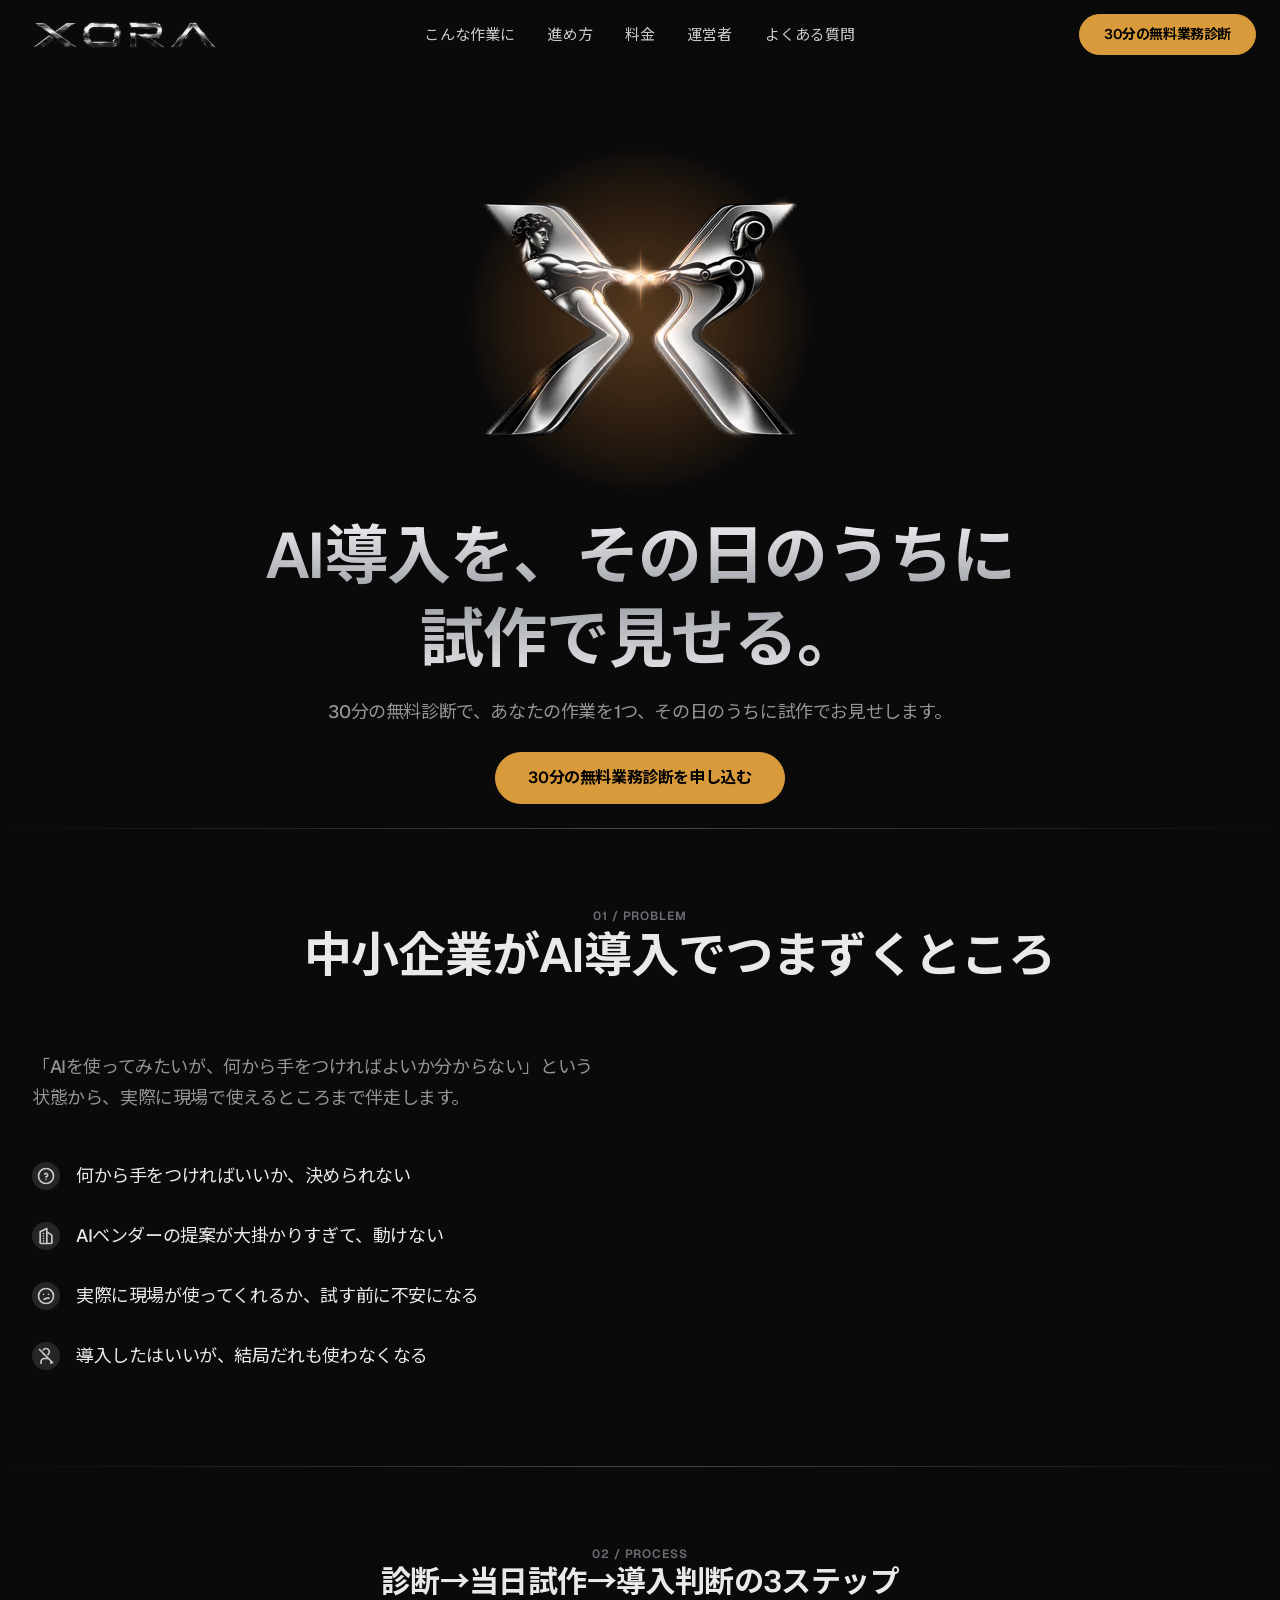
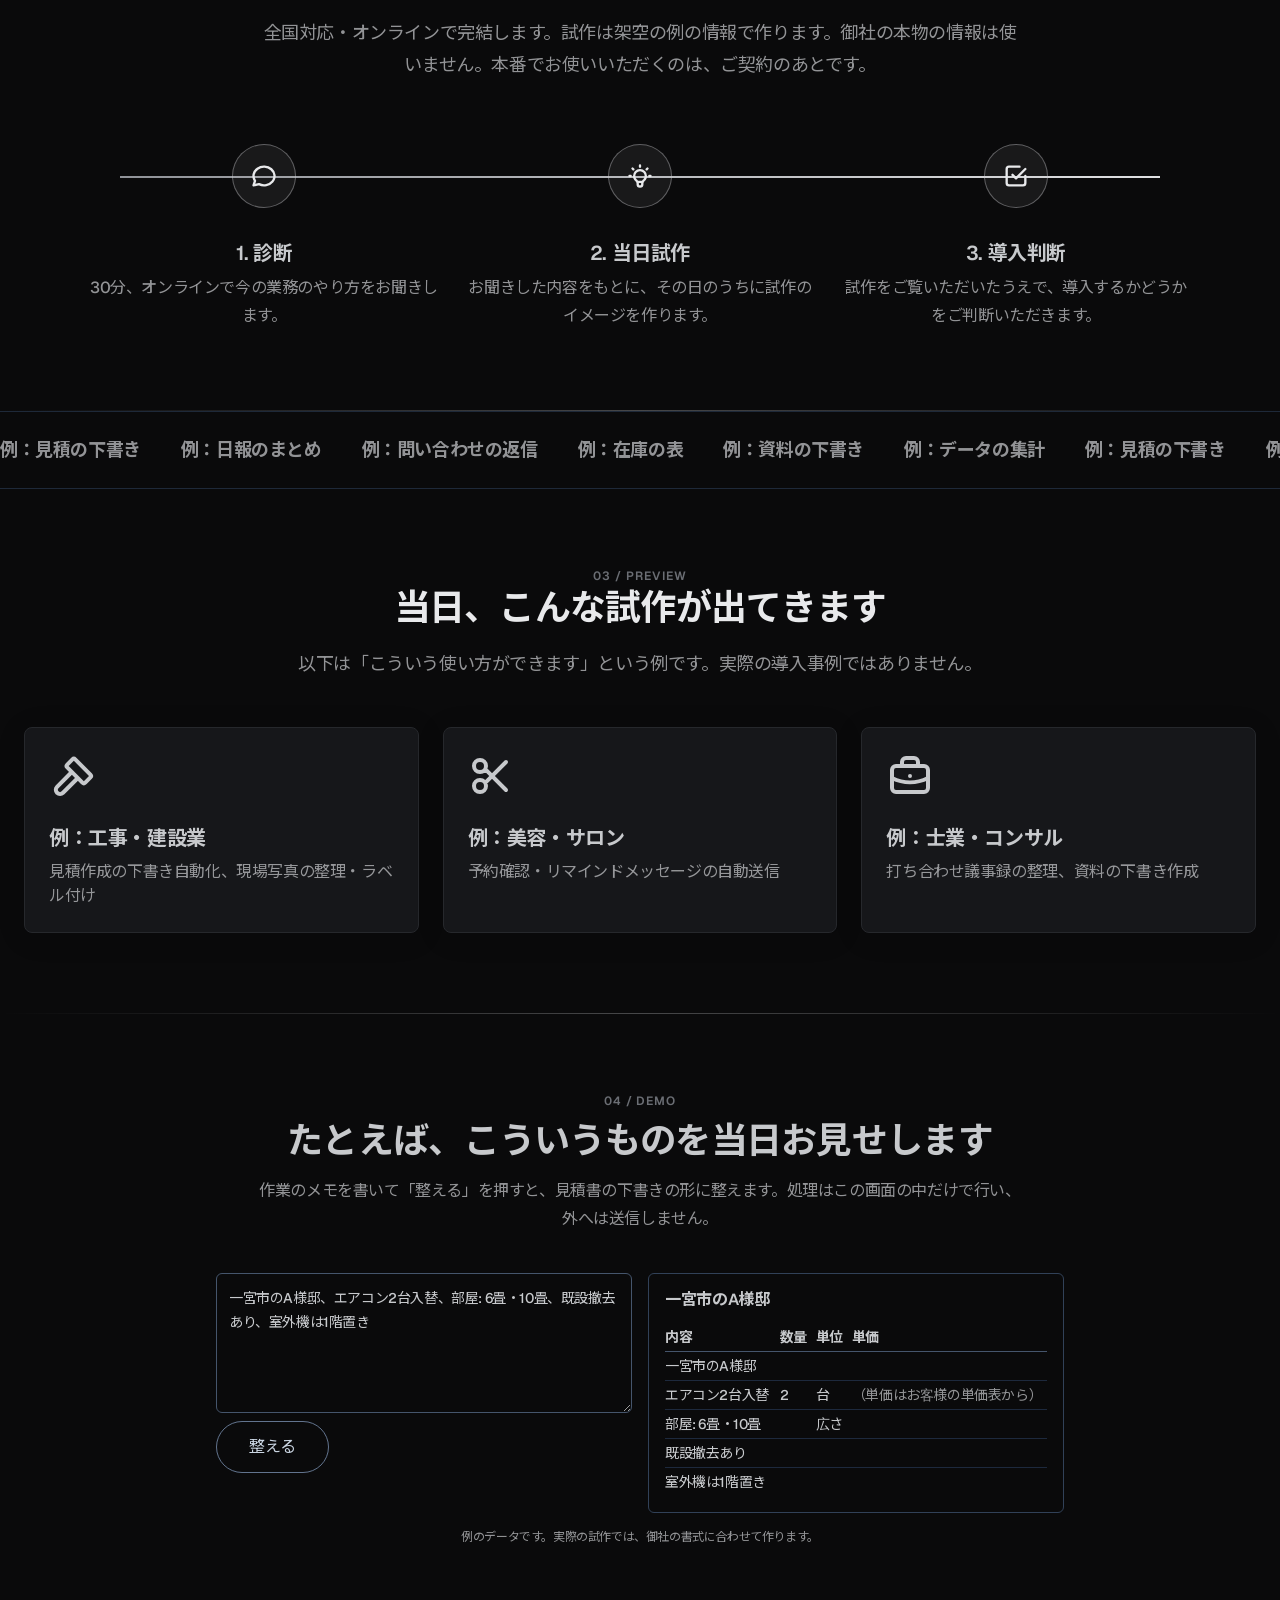
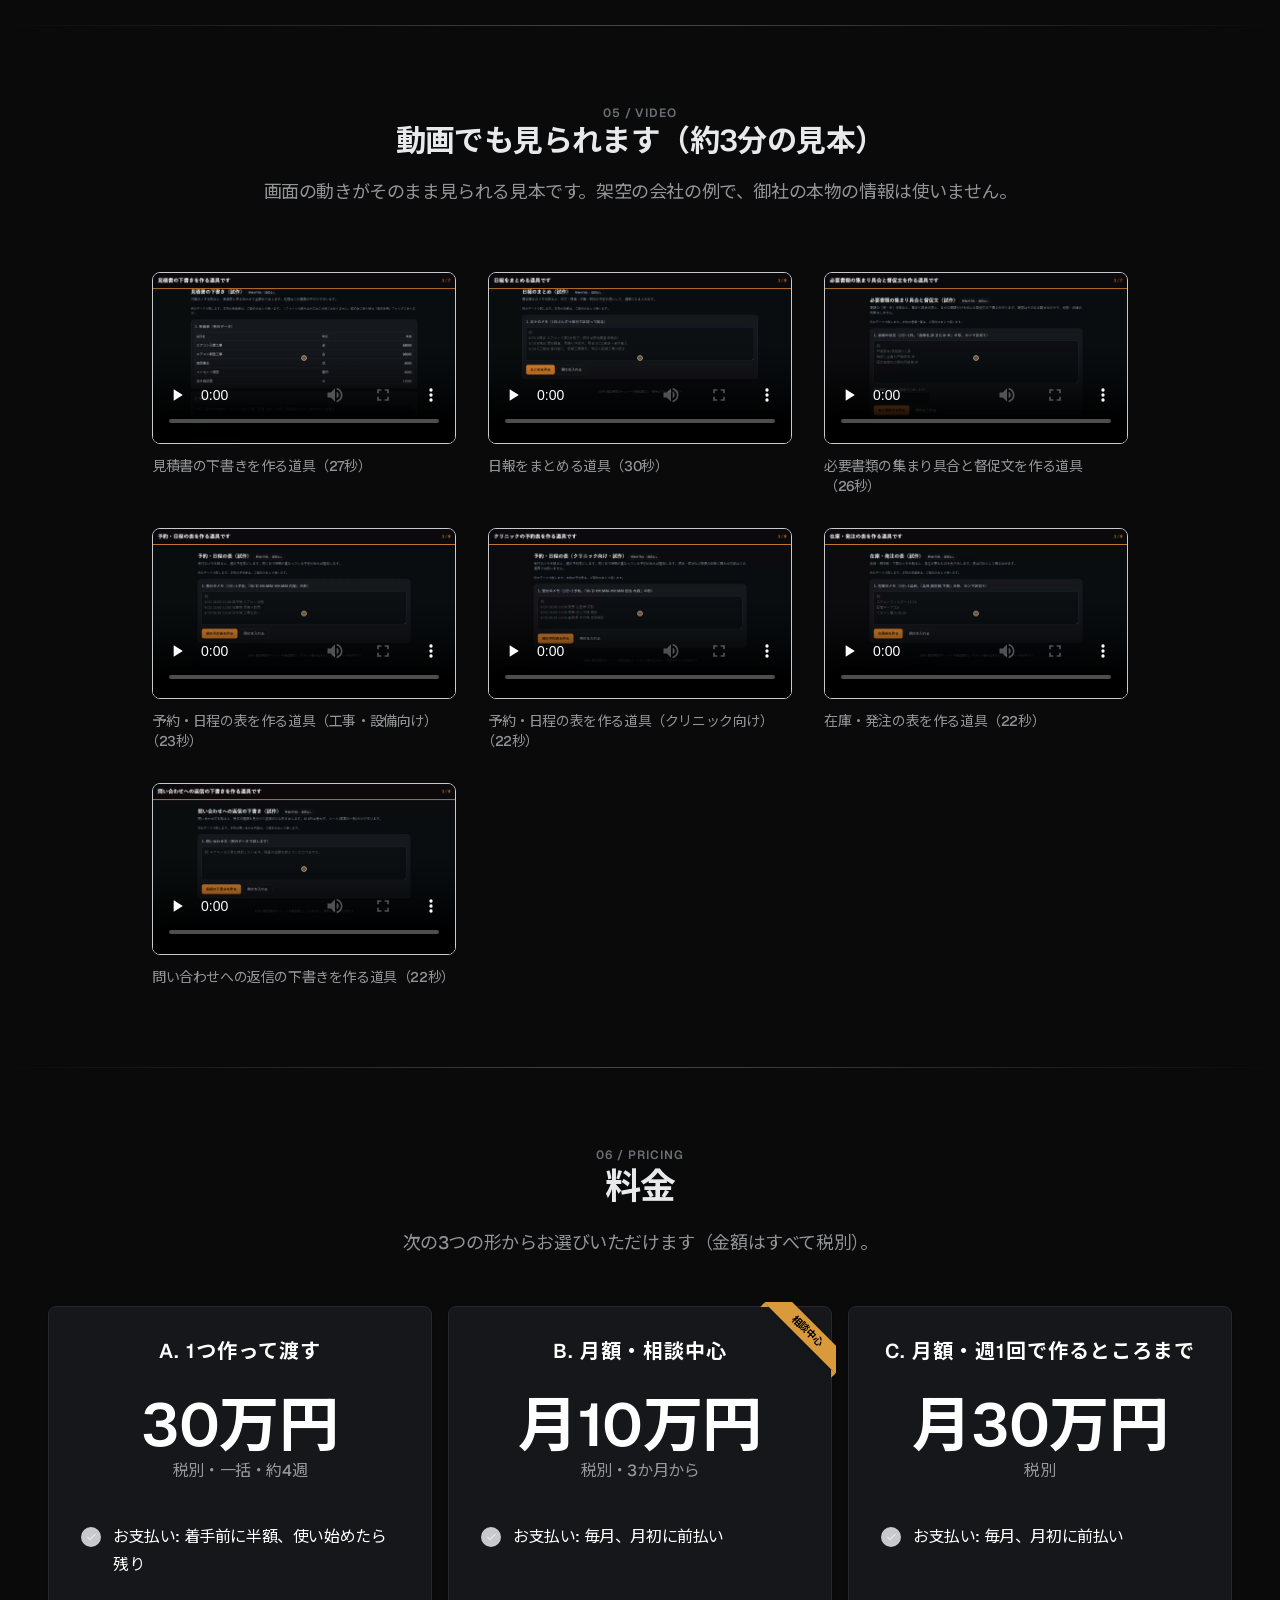
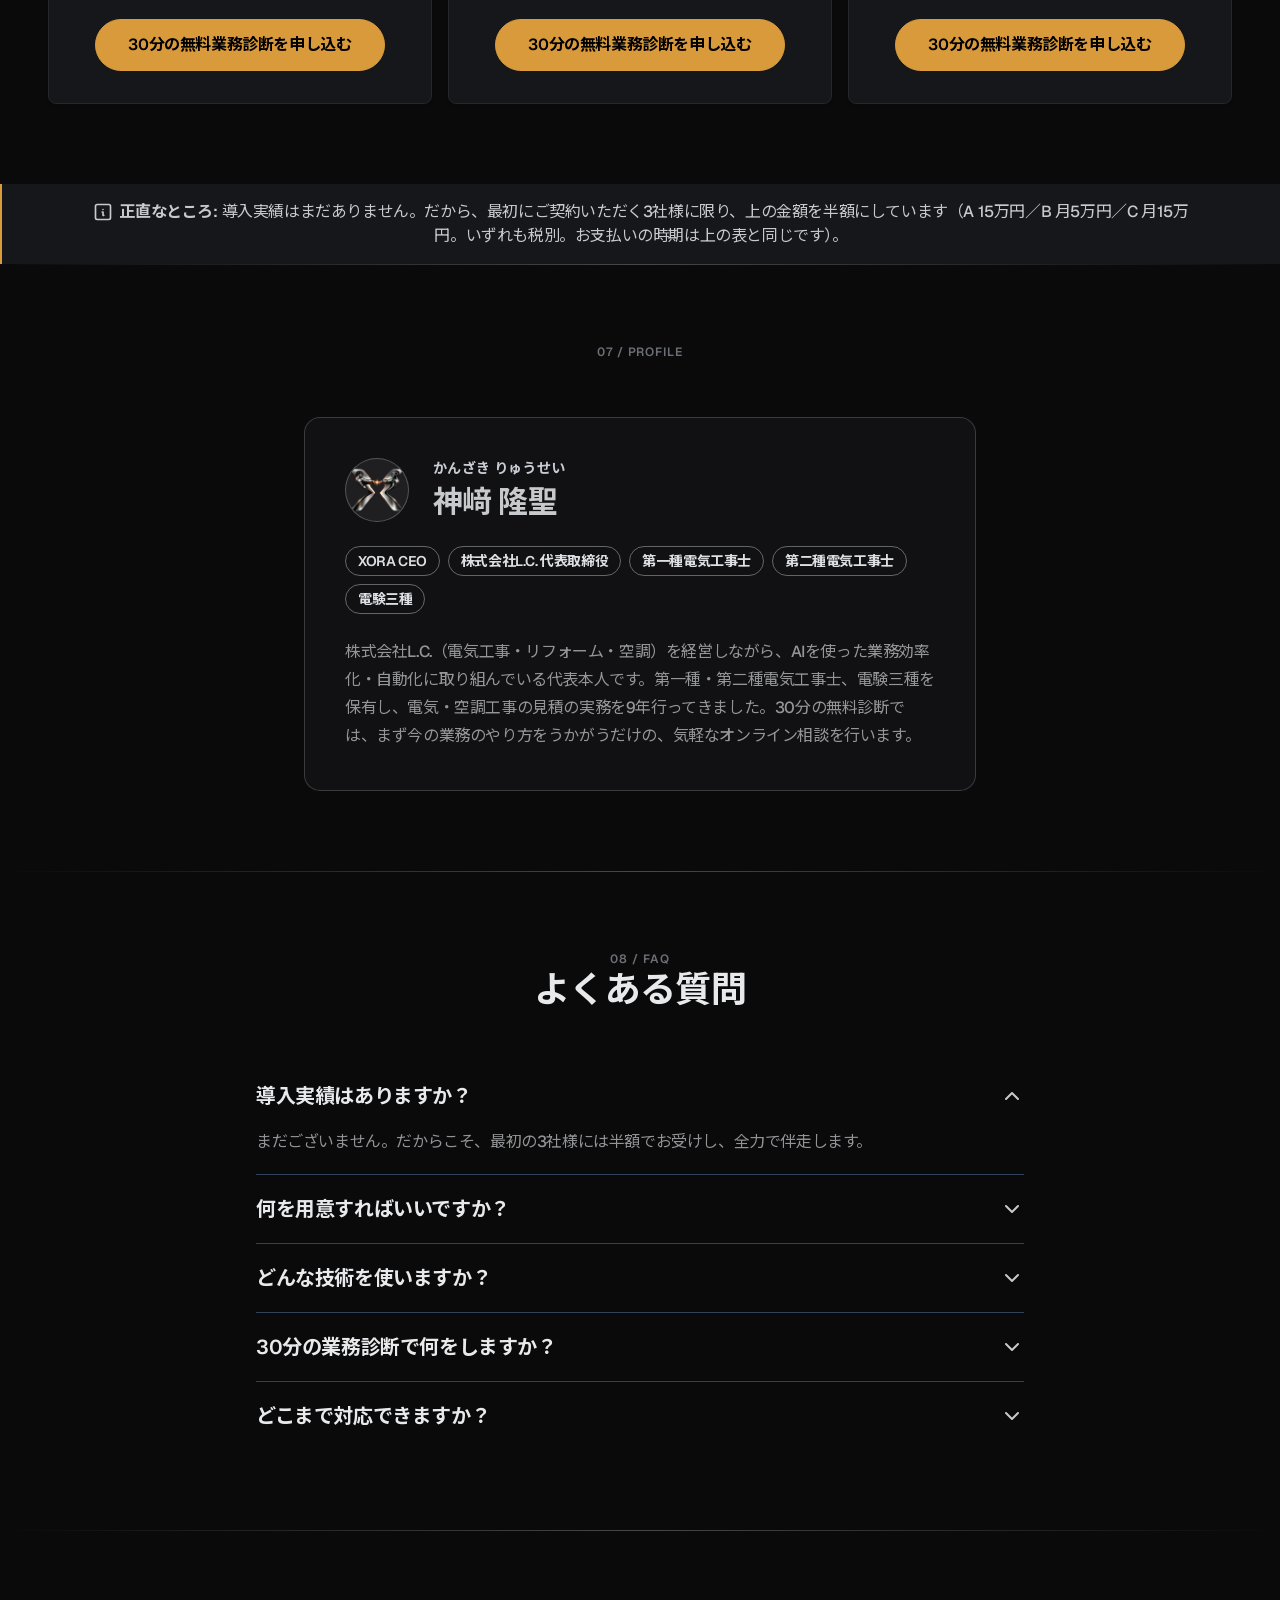
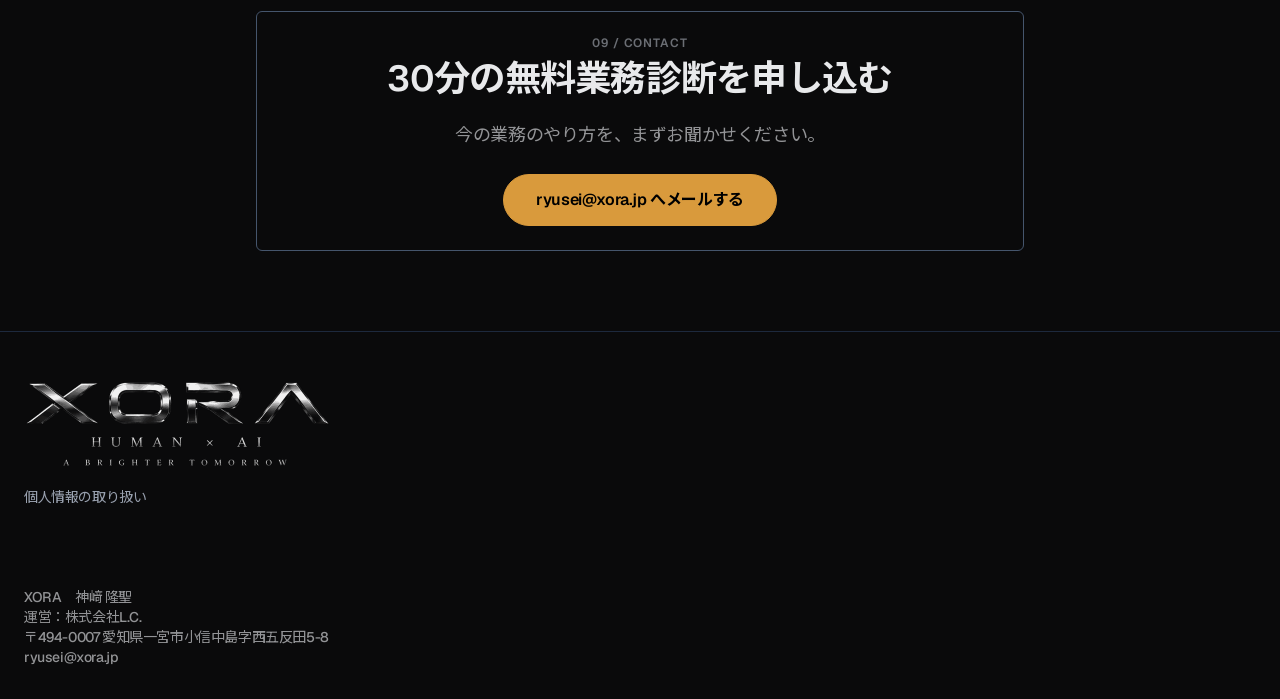
==== commit 0213711e: "個人情報の取り扱いページを追加（日本語・英語） - /privacy/ と /en/privacy/ を新規作成 - 運営者: XORA（運営：株式会社L.C.）代表取締役 神﨑隆聖 - 利用目的に「" ====
--- a/index.html
+++ b/index.html
@@ -1 +1 @@
-<!DOCTYPE html><html class="2xl:text-[20px]" dir="ltr" lang="ja"><head><meta charset="UTF-8"><meta content="width=device-width,initial-scale=1" name="viewport"><link href="/_astro/favicon.DbKvJVLX.ico" rel="shortcut icon"><link href="/_astro/favicon.0BvbYw01.svg" rel="icon" type="image/svg+xml"><link href="/_astro/favicon.0BvbYw01.svg" rel="mask-icon" color="#8D46E7"><link href="/_astro/apple-touch-icon.BpX2yTqa.png" rel="apple-touch-icon" sizes="180x180"><style>@font-face{font-family:'Noto Sans JP Subset';src:url('/_astro/noto-sans-jp-400.subset.XbLo8_41.woff2') format('woff2');font-weight:400;font-style:normal;font-display:swap}@font-face{font-family:'Noto Sans JP Subset';src:url('/_astro/noto-sans-jp-700.subset.DzKyxNRh.woff2') format('woff2');font-weight:700;font-style:normal;font-display:swap}:root{--font-noto-jp:'Noto Sans JP Subset',sans-serif}</style><link href="/_astro/noto-sans-jp-700.subset.DzKyxNRh.woff2" rel="preload" type="font/woff2" as="font" crossorigin><style>@font-face{font-family:Geist-50df8a5a4f3c62e2;src:url("/_astro/fonts/b747baca4820a9ba.woff2") format("woff2");font-display:swap;unicode-range:U+0000-00FF,U+0131,U+0152-0153,U+02BB-02BC,U+02C6,U+02DA,U+02DC,U+0304,U+0308,U+0329,U+2000-206F,U+20AC,U+2122,U+2191,U+2193,U+2212,U+2215,U+FEFF,U+FFFD;font-weight:500;font-style:normal}@font-face{font-family:Geist-50df8a5a4f3c62e2;src:url("/_astro/fonts/7bcced271b45f73d.woff2") format("woff2");font-display:swap;unicode-range:U+0000-00FF,U+0131,U+0152-0153,U+02BB-02BC,U+02C6,U+02DA,U+02DC,U+0304,U+0308,U+0329,U+2000-206F,U+20AC,U+2122,U+2191,U+2193,U+2212,U+2215,U+FEFF,U+FFFD;font-weight:600;font-style:normal}:root{--font-geist:Geist-50df8a5a4f3c62e2}</style><link href="/_astro/fonts/b747baca4820a9ba.woff2" rel="preload" type="font/woff2" as="font" crossorigin><link href="/_astro/fonts/7bcced271b45f73d.woff2" rel="preload" type="font/woff2" as="font" crossorigin><style>:root{--aw-font-sans:var(--font-geist),var(--font-noto-jp);--aw-font-serif:var(--font-geist),var(--font-noto-jp);--aw-font-heading:var(--font-geist),var(--font-noto-jp);--aw-color-primary:rgb(199 201 204);--aw-color-secondary:rgb(199 201 204);--aw-color-accent:rgb(217 154 60);--aw-color-text-heading:rgb(232 233 235);--aw-color-text-default:rgb(199 201 204);--aw-color-text-muted:rgb(199 201 204 / 72%);--aw-color-bg-page:rgb(10 10 11);--aw-color-bg-page-dark:rgb(10 10 11);--aw-color-divider:rgb(22 23 26)}.dark{--aw-font-sans:var(--font-geist),var(--font-noto-jp);--aw-font-serif:var(--font-geist),var(--font-noto-jp);--aw-font-heading:var(--font-geist),var(--font-noto-jp);--aw-color-primary:rgb(199 201 204);--aw-color-secondary:rgb(199 201 204);--aw-color-accent:rgb(217 154 60);--aw-color-text-heading:rgb(232 233 235);--aw-color-text-default:rgb(199 201 204);--aw-color-text-muted:rgb(199 201 204 / 72%);--aw-color-bg-page:rgb(10 10 11);--aw-color-divider:rgb(22 23 26)}.font-heading{font-weight:700;letter-spacing:-.02em;line-height:1.3}h1,h2{word-break:normal;overflow-wrap:break-word}@media (min-width:640px){h1,h2{word-break:keep-all;overflow-wrap:normal}}body,html{overflow-x:clip}.hero__logo-glow{background:radial-gradient(circle,rgba(255,164,77,.32) 0,rgba(255,149,51,.14) 45%,rgba(255,149,51,0) 75%);filter:blur(6px);animation:hero-logo-pulse 4s ease-in-out infinite}.hero-chrome-text{background:linear-gradient(180deg,#f2f3f5 0,#9a9da3 50%,#e8e9eb 100%);-webkit-background-clip:text;background-clip:text;color:transparent}.hero__logo-sheen-mask{transition:opacity .4s ease}.hero__logo-shape-mask{-webkit-mask-image:var(--hero-logo-mask-url);mask-image:var(--hero-logo-mask-url);-webkit-mask-repeat:no-repeat;mask-repeat:no-repeat;-webkit-mask-size:100% 100%;mask-size:100% 100%;-webkit-mask-position:center;mask-position:center}.hero__logo-sheen-gradient{background:linear-gradient(75deg,transparent 42%,rgba(255,255,255,.5) 48%,rgba(255,255,255,.85) 50%,rgba(255,255,255,.5) 52%,transparent 58%);mix-blend-mode:screen;animation:hero-sheen-sweep 9s ease-in-out infinite;will-change:transform}@keyframes hero-sheen-sweep{0%{transform:translateX(-30%)}100%,50%{transform:translateX(30%)}}@media (prefers-reduced-motion:reduce){.hero__logo-sheen-gradient{display:none}}.hero__split-half{opacity:0;transition:opacity .3s ease;will-change:transform}.hero__split-wrap--left{clip-path:inset(0 50% 0 0)}.hero__split-wrap--right{clip-path:inset(0 0 0 50%)}#hero-logo-stage.hero__split-ready .hero__split-half{opacity:1}.cta-amber-burst{width:220px;height:220px;max-width:90vw;border-radius:9999px;background:radial-gradient(circle,rgba(255,164,77,.35) 0,rgba(255,149,51,.12) 45%,rgba(255,149,51,0) 75%);opacity:0;transform:scale(.6);filter:blur(4px)}.cta-amber-burst--play{animation:cta-amber-burst-play .9s ease-out forwards}@keyframes cta-amber-burst-play{0%{opacity:0;transform:scale(.6)}40%{opacity:1;transform:scale(1.15)}100%{opacity:0;transform:scale(1.4)}}@media (prefers-reduced-motion:reduce){.cta-amber-burst--play{animation:none}}.section-hairline{height:1px;background:linear-gradient(90deg,transparent,rgba(199,201,204,.32) 50%,transparent)}.section-gauge{color:#6b6e74;letter-spacing:.08em}@keyframes hero-logo-pulse{0%,100%{opacity:.55;transform:scale(.96)}50%{opacity:.85;transform:scale(1.04)}}@media (prefers-reduced-motion:reduce){.hero__logo-glow{animation:none;opacity:.8}}.dayflow__track{background:rgba(199,201,204,.22)}.dayflow__fill{background:linear-gradient(90deg,rgba(154,157,163,.9),rgba(232,233,235,.95));transition:transform 1.3s ease}.dayflow__fill--y{background:linear-gradient(180deg,rgba(154,157,163,.9),rgba(232,233,235,.95))}.dayflow__node{background:rgba(199,201,204,.08);border:1px solid rgba(199,201,204,.4);color:#e8e9eb}.profile-card{background:rgba(120,128,138,.05);border:1px solid rgba(120,128,138,.28)}.dark .profile-card{background:rgba(200,204,210,.04);border:1px solid rgba(200,204,210,.22)}.profile-card__logo{background:rgba(120,128,138,.1);border:1px solid rgba(120,128,138,.35)}.dark .profile-card__logo{background:rgba(200,204,210,.08);border:1px solid rgba(200,204,210,.3)}.profile-card__kana{color:#78808a}.dark .profile-card__kana{color:#c8ccd2}.profile-card__badge{background:0 0;border:1px solid rgba(120,128,138,.5);color:#50565e}.dark .profile-card__badge{border:1px solid rgba(200,204,210,.45);color:#dcdfe3}.story-scene .dayflow__node{transition:background-color .5s ease,border-color .5s ease,color .5s ease,transform .5s ease}.story-scene.is-active .dayflow__node{background:rgb(217 154 60 / 16%);border-color:rgb(217 154 60 / 55%);color:#e8e9eb;transform:scale(1.08)}@media (prefers-reduced-motion:reduce){.story-scene .dayflow__node{transition:none}.story-scene.is-active .dayflow__node{transform:none}}</style><script>!function(){const e="dark:only";function t(e){document.documentElement.classList["dark"===e?"add":"remove"]("dark")}function a(){return e&&e.endsWith(":only")||!localStorage.theme?e.replace(":only",""):"dark"===localStorage.theme||!("theme"in localStorage)&&window.matchMedia("(prefers-color-scheme: dark)").matches?"dark":"light"}t(a()),document.addEventListener("astro:after-swap",()=>t(a()))}()</script><title>XORA｜中小企業のAI導入伴走。無料相談30分→当日に試作を確認</title><link href="https://xora.jp/" rel="canonical"><meta content="AI導入の相談先を探している中小企業向け。XORAは30分の無料診断のあと、当日中に試作(プロトタイプ)を作って見せる伴走型のAI導入支援サービスです。全国対応・オンライン。" name="description"><meta content="index, follow" name="robots"><meta content="XORA｜中小企業のAI導入伴走。無料相談30分→当日に試作を確認" property="og:title"><meta content="website" property="og:type"><meta content="https://xora.jp/_astro/og-xora.CJPqek1R_Z2jTxKo.jpg" property="og:image"><meta content="https://xora.jp/" property="og:url"><meta content="AI導入の相談先を探している中小企業向け。XORAは30分の無料診断のあと、当日中に試作(プロトタイプ)を作って見せる伴走型のAI導入支援サービスです。全国対応・オンライン。" property="og:description"><meta content="ja" property="og:locale"><meta content="XORA" property="og:site_name"><meta content="https://xora.jp/_astro/og-xora.CJPqek1R_Z2jTxKo.jpg" property="og:image:url"><meta content="1200" property="og:image:width"><meta content="626" property="og:image:height"><meta content="XORA｜中小企業のAI導入伴走。無料相談30分→当日に試作を確認" property="og:image:alt"><meta content="summary_large_image" name="twitter:card"><script data-id id="ga-init">if(document.getElementById("ga-init").dataset.id){var d=document.getElementById("ga-init").dataset.id;window.dataLayer=window.dataLayer||[],window.gtag=function(){dataLayer.push(arguments)},window.gtag("js",new Date),window.gtag("config",d)}</script><script type="application/ld+json">{"@context":"https://schema.org","@type":"ProfessionalService","name":"XORA","url":"https://xora.jp/","description":"AI導入の相談先を探している中小企業向け。XORAは30分の無料診断のあと、当日中に試作(プロトタイプ)を作って見せる伴走型のAI導入支援サービスです。全国対応・オンライン。","email":"ryusei@xora.jp","areaServed":"JP","address":{"@type":"PostalAddress","streetAddress":"小信中島字西五反田5-8","addressLocality":"一宮市","addressRegion":"愛知県","postalCode":"494-0007","addressCountry":"JP"}}</script><link href="https://xora.jp/" rel="alternate" hreflang="ja"><link href="https://xora.jp/en/" rel="alternate" hreflang="en"><link href="https://xora.jp/" rel="alternate" hreflang="x-default"><link href="/_astro/Layout.CanhxI_S.css" rel="stylesheet"><style>@keyframes astroFadeInOut{0%{opacity:1}to{opacity:0}}@keyframes astroFadeIn{0%{opacity:0;mix-blend-mode:plus-lighter}to{opacity:1;mix-blend-mode:plus-lighter}}@keyframes astroFadeOut{0%{opacity:1;mix-blend-mode:plus-lighter}to{opacity:0;mix-blend-mode:plus-lighter}}@keyframes astroSlideFromRight{0%{transform:translate(100%)}}@keyframes astroSlideFromLeft{0%{transform:translate(-100%)}}@keyframes astroSlideToRight{to{transform:translate(100%)}}@keyframes astroSlideToLeft{to{transform:translate(-100%)}}@media (prefers-reduced-motion){::view-transition-group(*),::view-transition-new(*),::view-transition-old(*),[data-astro-transition-scope]{animation:none!important}}aw-header[data-astro-cid-nswrv7r3],aw-theme-toggle[data-astro-cid-4vhgjfnb]{display:contents}aw-pricing[data-astro-cid-dasjktz7]{display:block}aw-pricing[data-astro-cid-dasjktz7][data-billing=monthly] .aw-price-yearly[data-astro-cid-dasjktz7],aw-pricing[data-astro-cid-dasjktz7][data-billing=yearly] .aw-price-monthly[data-astro-cid-dasjktz7]{display:none}</style><script type="module" src="/_astro/page.BS6wqQC3.js"></script></head><body class="flex flex-col antialiased bg-page min-h-screen text-default tracking-tight"><script type="module">var e=class extends HTMLElement{connectedCallback(){this.querySelector("[data-aw-toggle-color-scheme]")?.addEventListener("click",()=>{let e=document.documentElement.classList.toggle("dark");localStorage.theme=e?"dark":"light",document.dispatchEvent(new CustomEvent("aw:theme-change"))})}};customElements.get("aw-theme-toggle")||customElements.define("aw-theme-toggle",e)</script><aw-header data-astro-cid-nswrv7r3="true" data-astro-transition-persist="header-nzn8cj"><header class="w-full mx-auto border-b border-gray-50/0 ease-in-out flex-none sticky top-0 transition-[opacity] z-40" data-astro-cid-nswrv7r3 data-aw-sticky-header="true" id="header"><div class="absolute inset-0" data-astro-cid-nswrv7r3></div><div class="relative mx-auto w-full max-w-7xl lg:grid lg:grid-cols-3 lg:items-center lg:px-6 px-3 py-3 text-default" data-astro-cid-nswrv7r3><div class="flex justify-between" data-astro-cid-nswrv7r3><a href="/" class="flex items-center" data-astro-cid-nswrv7r3><picture class="rtl:ml-0 ml-2 rtl:mr-2 inline-flex items-center"><source type="image/webp" srcset="/_astro/xora-wordmark-56.b6u-JX5U.webp 2x, /_astro/xora-wordmark-84.CF1OAnTA.webp 3x"><img alt="XORA" class="h-[22px] md:h-[28px] w-auto" decoding="async" loading="eager" height="28" src="/_astro/xora-wordmark-56.BvOhzJHG.png" width="185" fetchpriority="low" srcset="/_astro/xora-wordmark-56.BvOhzJHG.png 2x, /_astro/xora-wordmark-84.zB8bDM0I.png 3x"></picture></a><div class="flex items-center lg:hidden" data-astro-cid-nswrv7r3><button class="flex items-center justify-center cursor-pointer flex-col group h-12 rounded w-12" type="button" aria-expanded="false" aria-label="Toggle Menu" data-aw-toggle-menu><span class="sr-only">Toggle Menu</span><span class="rounded-full bg-black dark:bg-white duration-200 ease h-0.5 my-1 opacity-80 transform transition w-6 group-[.expanded]:rotate-45 group-[.expanded]:translate-y-2.5" aria-hidden="true"></span><span class="rounded-full bg-black dark:bg-white duration-200 ease h-0.5 my-1 opacity-80 transform transition w-6 group-[.expanded]:opacity-0" aria-hidden="true"></span><span class="rounded-full bg-black dark:bg-white duration-200 ease h-0.5 my-1 opacity-80 transform transition w-6 group-[.expanded]:-rotate-45 group-[.expanded]:-translate-y-2.5" aria-hidden="true"></span></button></div></div><nav aria-label="Main navigation" class="w-full items-center lg:w-auto hidden lg:flex lg:justify-self-center lg:mx-5 lg:overflow-visible overflow-x-hidden overflow-y-auto text-default" data-astro-cid-nswrv7r3><ul class="flex flex-col w-full font-medium lg:flex-row lg:justify-center lg:self-center lg:text-[0.9375rem] lg:w-auto text-xl tracking-[0.01rem]" data-astro-cid-nswrv7r3><li class data-astro-cid-nswrv7r3><a href="/#problem" class="flex items-center dark:hover:text-white hover:text-link px-4 py-3 whitespace-nowrap" data-astro-cid-nswrv7r3>こんな作業に</a></li><li class data-astro-cid-nswrv7r3><a href="/#steps3" class="flex items-center dark:hover:text-white hover:text-link px-4 py-3 whitespace-nowrap" data-astro-cid-nswrv7r3>進め方</a></li><li class data-astro-cid-nswrv7r3><a href="/#pricing" class="flex items-center dark:hover:text-white hover:text-link px-4 py-3 whitespace-nowrap" data-astro-cid-nswrv7r3>料金</a></li><li class data-astro-cid-nswrv7r3><a href="/#profile" class="flex items-center dark:hover:text-white hover:text-link px-4 py-3 whitespace-nowrap" data-astro-cid-nswrv7r3>運営者</a></li><li class data-astro-cid-nswrv7r3><a href="/#faq" class="flex items-center dark:hover:text-white hover:text-link px-4 py-3 whitespace-nowrap" data-astro-cid-nswrv7r3>よくある質問</a></li></ul></nav><div class="w-full items-center lg:w-auto hidden lg:flex bottom-0 fixed justify-end left-0 lg:justify-self-end lg:mb-0 lg:p-0 lg:self-center lg:static p-3 rtl:left-auto rtl:right-0" data-astro-cid-nswrv7r3><div class="flex items-center justify-between lg:w-auto w-full" data-astro-cid-nswrv7r3><div class="flex" data-astro-cid-nswrv7r3></div><span class="rtl:ml-0 ml-4 rtl:mr-4" data-astro-cid-nswrv7r3><a href="/#contact" class="font-semibold btn-primary lg:px-6 ml-2 px-5.5 py-2.5 shadow-none text-sm w-auto" data-astro-cid-nswrv7r3="true">30分の無料業務診断</a></span></div></div></div></header></aw-header><script type="module">var e=class extends HTMLElement{onScroll;mql;onMqlChange;onPageLoad=()=>{this.updateActiveLinks(),this.closeOpenDropdown()};connectedCallback(){let e=this.querySelector("#header"),t=this.querySelector("[data-aw-toggle-menu]"),s=this.querySelector("#header nav"),a=this.querySelector("#header > div > div:last-child");this.updateActiveLinks(),document.addEventListener("astro:page-load",this.onPageLoad);let n=()=>{t?.classList.remove("expanded"),t?.setAttribute("aria-expanded","false"),document.body.classList.remove("overflow-hidden"),e?.classList.remove("h-screen","expanded","bg-page"),s?.classList.add("hidden"),a?.classList.add("hidden")};if(t?.addEventListener("click",()=>{let n=t.classList.toggle("expanded");t.setAttribute("aria-expanded",String(n)),document.body.classList.toggle("overflow-hidden"),e?.classList.toggle("h-screen"),e?.classList.toggle("expanded"),e?.classList.toggle("bg-page"),s?.classList.toggle("hidden"),a?.classList.toggle("hidden")}),s?.addEventListener("click",n),s?.addEventListener("click",e=>{let t=e.target?.closest(".dropdown-menu a");t&&t.blur()}),this.mql=window.matchMedia("(max-width: 1023px)"),this.onMqlChange=()=>n(),this.mql.addEventListener("change",this.onMqlChange),e?.hasAttribute("data-aw-sticky-header")){let t=!1,s=()=>{window.scrollY>60?e.classList.add("scroll"):e.classList.remove("scroll"),t=!1};this.onScroll=()=>{t||=(window.requestAnimationFrame(s),!0)},s(),document.addEventListener("scroll",this.onScroll,{passive:!0})}document.documentElement.classList.add("motion-safe:scroll-smooth")}disconnectedCallback(){this.onScroll&&document.removeEventListener("scroll",this.onScroll),this.mql&&this.onMqlChange&&this.mql.removeEventListener("change",this.onMqlChange),document.removeEventListener("astro:page-load",this.onPageLoad)}closeOpenDropdown(){let e=document.activeElement;e&&this.contains(e)&&e.closest(".dropdown")&&e.blur()}updateActiveLinks(){let e=e=>"/"+e.replace(/^\/+|\/+$/g,""),t=e(window.location.pathname);this.querySelectorAll("nav a[href]").forEach(s=>{let a=new URL(s.href,window.location.href),n=a.origin===window.location.origin&&!a.hash&&!s.getAttribute("href")?.startsWith("#");s.classList.toggle("aw-link-active",n&&e(a.pathname)===t)})}};customElements.get("aw-header")||customElements.define("aw-header",e)</script><main class="flex-1"><section class="flex items-center relative bg-page md:-mt-[76px] md:min-h-[720px] min-h-[560px] not-prose overflow-hidden sm:min-h-[640px]"><div class="relative mx-auto px-4 max-w-7xl sm:px-6 w-full"><div class="pointer-events-none md:pt-[76px] pt-0"></div><div class="md:pb-6 md:pt-20 pb-4 pt-12"><div class="text-center max-w-5xl mx-auto"><div class="flex items-center justify-center relative aspect-square intersect-once intersect-quarter max-w-[220px] mb-6 md:max-w-[340px] motion-safe:md:intersect:animate-fade motion-safe:md:opacity-0 mx-auto sm:max-w-[280px] w-full" id="hero-logo-stage" data-logo-url="/_astro/xora-logo.BvA4_ftd_Z1buG9q.webp" data-normal-url="/_astro/xora-logo-normal.B0UNLQ_i_2ps8GI.webp"><span class="absolute inset-0 h-full w-full hero__logo-glow m-auto rounded-full" aria-hidden="true" id="hero-logo-glow"></span><img alt="XORAのロゴ" class="relative h-auto w-full" decoding="async" loading="eager" height="340" src="/_astro/xora-logo.BvA4_ftd_1e8cq8.webp" width="340" fetchpriority="high" id="hero-logo-img"><span class="absolute inset-0 pointer-events-none hero__logo-shape-mask overflow-hidden hero__split-wrap hero__split-wrap--left" style="--hero-logo-mask-url:url(/_astro/xora-logo.BvA4_ftd_Z2rB6t4.webp)" aria-hidden="true"><img alt="" class="absolute inset-0 h-full w-full hero__split-half" decoding="async" loading="lazy" id="hero-logo-left"></span><span class="absolute inset-0 pointer-events-none hero__logo-shape-mask overflow-hidden hero__split-wrap hero__split-wrap--right" style="--hero-logo-mask-url:url(/_astro/xora-logo.BvA4_ftd_Z2rB6t4.webp)" aria-hidden="true"><img alt="" class="absolute inset-0 h-full w-full hero__split-half" decoding="async" loading="lazy" id="hero-logo-right"></span><span class="absolute inset-0 pointer-events-none hero__logo-shape-mask overflow-hidden hero__logo-sheen-mask rounded-lg" style="--hero-logo-mask-url:url(/_astro/xora-logo.BvA4_ftd_Z2rB6t4.webp)" aria-hidden="true" id="hero-logo-sheen"><span class="absolute -inset-x-full hero__logo-sheen-gradient inset-y-0"></span></span><canvas aria-hidden="true" class="absolute inset-0 h-full w-full duration-[600ms] opacity-0 transition-opacity" id="hero-logo-canvas"></canvas></div><h1 class="intersect-once motion-safe:md:intersect:animate-fade motion-safe:md:opacity-0 intersect-quarter font-heading hero-chrome-text mb-4 text-[clamp(2rem,1.1rem+4.2vw,4rem)]"><span class="inline-block" style="word-break:keep-all">AI導入を、</span><wbr/><span class="inline-block" style="word-break:keep-all">その日のうちに</span><wbr/><span class="inline-block" style="word-break:keep-all">試作で見せる。</span></h1><div class="max-w-2xl mx-auto"><p class="text-muted leading-[1.75] md:text-lg text-base intersect-once intersect-quarter mb-6 motion-safe:md:intersect:animate-fade motion-safe:md:opacity-0"><span class="inline-block" style="word-break:keep-all">30分の無料診断で、</span><wbr/><span class="inline-block" style="word-break:keep-all">あなたの作業を1つ、</span><wbr/><span class="inline-block" style="word-break:keep-all">その日のうちに</span><wbr/><span class="inline-block" style="word-break:keep-all">試作でお見せします。</span></p><div class="flex flex-col intersect-once intersect-quarter motion-safe:md:intersect:animate-fade motion-safe:md:opacity-0 flex-nowrap gap-4 m-auto max-w-xs sm:flex-row sm:justify-center sm:max-w-md"><div class="flex justify-center w-full sm:w-auto"><a href="#contact" class="btn-primary">30分の無料業務診断を申し込む</a></div></div></div></div></div></div></section><script type="module" src="/_astro/HeroText.astro_astro_type_script_index_0_lang.lw7HTZ26.js"></script><div class="section-hairline" aria-hidden="true"></div><section class="relative not-prose scroll-mt-[72px]" id="problem"><div class="absolute inset-0 pointer-events-none -z-[1]" aria-hidden="true"><div class="absolute inset-0"></div></div><div class="relative intersect-once intersect-quarter motion-safe:md:intersect:animate-fade motion-safe:md:opacity-0 intersect-no-queue mx-auto px-4 lg:py-20 md:px-6 md:py-16 py-12 text-default max-w-7xl"><div class="text-center md:mx-auto mb-8 md:mb-12 lg:max-w-2xl max-w-xl sm:mx-auto"><p class="font-bold uppercase text-base text-secondary tracking-wide"><span class="font-heading block section-gauge text-xs">01 / PROBLEM</span></p><h2 class="font-heading font-bold leading-tighter text-balance text-heading tracking-tighter mb-4 text-[clamp(1.5rem,1rem+3vw,3rem)]">中小企業がAI導入で<br class="sm:hidden">つまずくところ</h2></div><div class="py-4 mx-auto max-w-7xl md:px-2 px-0"><div class="md:flex md:gap-16"><div class="md:basis-1/2 self-center"><div class="text-muted leading-[1.75] md:text-lg text-base mb-12">「AIを使ってみたいが、何から手をつければよいか分からない」という状態から、実際に現場で使えるところまで伴走します。</div><div class="grid gap-8 gap-y-4 md:gap-y-8 mx-auto"><div class="intersect-once motion-safe:md:intersect:animate-fade motion-safe:md:opacity-0"><div class="flex flex-row max-w-none"><div class="flex justify-center shrink-0"><svg class="flex items-center justify-center rounded-full bg-primary/15 h-7 mr-2 p-1 rtl:ml-2 rtl:mr-0 text-primary w-7" data-icon="tabler:help-circle" height="1em" viewBox="0 0 24 24" width="1em"><symbol id="ai:tabler:help-circle"><g fill="none" stroke="currentColor" stroke-linecap="round" stroke-linejoin="round" stroke-width="2"><path d="M3 12a9 9 0 1 0 18 0a9 9 0 0 0-18 0m9 4v.01"/><path d="M12 13a2 2 0 0 0 .914-3.782a1.98 1.98 0 0 0-2.414.483"/></g></symbol><use href="#ai:tabler:help-circle"></use></svg></div><div class="min-w-0 mt-0.5"><h3 class="leading-6 font-medium ml-2 rtl:ml-0 rtl:mr-2 text-heading text-lg">何から手をつければいいか、決められない</h3></div></div></div><div class="intersect-once motion-safe:md:intersect:animate-fade motion-safe:md:opacity-0"><div class="flex flex-row max-w-none"><div class="flex justify-center shrink-0"><svg class="flex items-center justify-center rounded-full bg-primary/15 h-7 mr-2 p-1 rtl:ml-2 rtl:mr-0 text-primary w-7" data-icon="tabler:building-skyscraper" height="1em" viewBox="0 0 24 24" width="1em"><symbol id="ai:tabler:building-skyscraper"><path d="M3 21h18M5 21V7l8-4v18m6 0V11l-6-4M9 9v.01M9 12v.01M9 15v.01M9 18v.01" fill="none" stroke="currentColor" stroke-linecap="round" stroke-linejoin="round" stroke-width="2"/></symbol><use href="#ai:tabler:building-skyscraper"></use></svg></div><div class="min-w-0 mt-0.5"><h3 class="leading-6 font-medium ml-2 rtl:ml-0 rtl:mr-2 text-heading text-lg">AIベンダーの提案が大掛かりすぎて、動けない</h3></div></div></div><div class="intersect-once motion-safe:md:intersect:animate-fade motion-safe:md:opacity-0"><div class="flex flex-row max-w-none"><div class="flex justify-center shrink-0"><svg class="flex items-center justify-center rounded-full bg-primary/15 h-7 mr-2 p-1 rtl:ml-2 rtl:mr-0 text-primary w-7" data-icon="tabler:mood-confuzed" height="1em" viewBox="0 0 24 24" width="1em"><symbol id="ai:tabler:mood-confuzed"><g fill="none" stroke="currentColor" stroke-linecap="round" stroke-linejoin="round" stroke-width="2"><path d="M3 12a9 9 0 1 0 18 0a9 9 0 1 0-18 0m6-2h.01M15 10h.01"/><path d="M9.5 16a10 10 0 0 1 6-1.5"/></g></symbol><use href="#ai:tabler:mood-confuzed"></use></svg></div><div class="min-w-0 mt-0.5"><h3 class="leading-6 font-medium ml-2 rtl:ml-0 rtl:mr-2 text-heading text-lg">実際に現場が使ってくれるか、試す前に不安になる</h3></div></div></div><div class="intersect-once motion-safe:md:intersect:animate-fade motion-safe:md:opacity-0"><div class="flex flex-row max-w-none"><div class="flex justify-center shrink-0"><svg class="flex items-center justify-center rounded-full bg-primary/15 h-7 mr-2 p-1 rtl:ml-2 rtl:mr-0 text-primary w-7" data-icon="tabler:user-off" height="1em" viewBox="0 0 24 24" width="1em"><symbol id="ai:tabler:user-off"><path d="M8.18 8.189a4.01 4.01 0 0 0 2.616 2.627m3.507-.545a4 4 0 1 0-5.59-5.552M6 21v-2a4 4 0 0 1 4-4h4c.412 0 .81.062 1.183.178m2.633 2.618c.12.38.184.785.184 1.204v2M3 3l18 18" fill="none" stroke="currentColor" stroke-linecap="round" stroke-linejoin="round" stroke-width="2"/></symbol><use href="#ai:tabler:user-off"></use></svg></div><div class="min-w-0 mt-0.5"><h3 class="leading-6 font-medium ml-2 rtl:ml-0 rtl:mr-2 text-heading text-lg">導入したはいいが、結局だれも使わなくなる</h3></div></div></div></div></div><div class="md:basis-1/2 md:mt-0 mt-10"></div></div></div></div></section><div class="section-hairline" aria-hidden="true"></div><section class="relative not-prose scroll-mt-[72px]" id="steps3"><div class="absolute inset-0 pointer-events-none -z-[1]" aria-hidden="true"><div class="absolute inset-0"></div></div><div class="relative intersect-once intersect-quarter motion-safe:md:intersect:animate-fade motion-safe:md:opacity-0 intersect-no-queue mx-auto px-4 lg:py-20 md:px-6 md:py-16 py-12 text-default max-w-6xl"><div class="text-center md:mx-auto max-w-3xl mb-12 md:mb-16 mx-auto"><p class="font-bold uppercase text-base text-secondary tracking-wide"><span class="font-heading block section-gauge text-xs">02 / PROCESS</span></p><h2 class="font-heading font-bold leading-tighter text-balance text-heading tracking-tighter mb-4 text-3xl">診断→当日試作→導入判断の3ステップ</h2><p class="text-muted leading-[1.75] md:text-lg text-base mt-4 text-pretty">全国対応・オンラインで完結します。試作は架空の例の情報で作ります。御社の本物の情報は使いません。本番でお使いいただくのは、ご契約のあとです。</p></div><div class="relative"><div class="absolute dayflow__track h-[2px] hidden inset-x-8 md:block top-8" aria-hidden="true"></div><div class="absolute dayflow__fill intersect-once intersect-quarter dayflow__fill--x h-[2px] hidden inset-x-8 md:block motion-safe:md:intersect:scale-x-100 origin-left scale-x-0 top-8" aria-hidden="true"></div><div class="absolute dayflow__track inset-y-4 left-8 md:hidden w-[2px]" aria-hidden="true"></div><div class="absolute dayflow__fill intersect-once intersect-quarter dayflow__fill--y inset-y-4 left-8 md:hidden motion-safe:intersect:scale-y-100 origin-top scale-y-0 w-[2px]" aria-hidden="true"></div><div class="relative gap-10 grid grid-cols-1 md:gap-6 md:grid-cols-3"><div class="flex relative gap-4 items-start md:flex-col md:items-center md:text-center story-scene"><span class="flex items-center justify-center rounded-full dayflow__node h-16 relative shrink-0 w-16 z-10"><svg class="h-7 w-7" data-icon="tabler:message-circle" height="1em" viewBox="0 0 24 24" width="1em"><symbol id="ai:tabler:message-circle"><path d="m3 20l1.3-3.9C1.976 12.663 2.874 8.228 6.4 5.726c3.526-2.501 8.59-2.296 11.845.48c3.255 2.777 3.695 7.266 1.029 10.501S11.659 20.922 7.7 19z" fill="none" stroke="currentColor" stroke-linecap="round" stroke-linejoin="round" stroke-width="2"/></symbol><use href="#ai:tabler:message-circle"></use></svg></span><div class="min-w-0 md:pt-4 pt-1"><h3 class="font-heading mb-2 text-xl">1. 診断</h3><p class="text-muted leading-[1.75]">30分、オンラインで今の業務のやり方をお聞きします。</p></div></div><div class="flex relative gap-4 items-start md:flex-col md:items-center md:text-center story-scene"><span class="flex items-center justify-center rounded-full dayflow__node h-16 relative shrink-0 w-16 z-10"><svg class="h-7 w-7" data-icon="tabler:bulb" height="1em" viewBox="0 0 24 24" width="1em"><symbol id="ai:tabler:bulb"><path d="M3 12h1m8-9v1m8 8h1M5.6 5.6l.7.7m12.1-.7l-.7.7M9 16a5 5 0 1 1 6 0a3.5 3.5 0 0 0-1 3a2 2 0 0 1-4 0a3.5 3.5 0 0 0-1-3m.7 1h4.6" fill="none" stroke="currentColor" stroke-linecap="round" stroke-linejoin="round" stroke-width="2"/></symbol><use href="#ai:tabler:bulb"></use></svg></span><div class="min-w-0 md:pt-4 pt-1"><h3 class="font-heading mb-2 text-xl">2. 当日試作</h3><p class="text-muted leading-[1.75]">お聞きした内容をもとに、その日のうちに試作のイメージを作ります。</p></div></div><div class="flex relative gap-4 items-start md:flex-col md:items-center md:text-center story-scene"><span class="flex items-center justify-center rounded-full dayflow__node h-16 relative shrink-0 w-16 z-10"><svg class="h-7 w-7" data-icon="tabler:checkbox" height="1em" viewBox="0 0 24 24" width="1em"><symbol id="ai:tabler:checkbox"><g fill="none" stroke="currentColor" stroke-linecap="round" stroke-linejoin="round" stroke-width="2"><path d="m9 11l3 3l8-8"/><path d="M20 12v6a2 2 0 0 1-2 2H6a2 2 0 0 1-2-2V6a2 2 0 0 1 2-2h9"/></g></symbol><use href="#ai:tabler:checkbox"></use></svg></span><div class="min-w-0 md:pt-4 pt-1"><h3 class="font-heading mb-2 text-xl">3. 導入判断</h3><p class="text-muted leading-[1.75]">試作をご覧いただいたうえで、導入するかどうかをご判断いただきます。</p></div></div></div></div></div></section><script type="module">var e=document.querySelectorAll(".story-scene");if(e.length){let t=new IntersectionObserver(e=>{for(let t of e)t.target.classList.toggle("is-active",t.isIntersecting)},{threshold:.6});e.forEach(e=>t.observe(e))}</script><div class="section-hairline" aria-hidden="true"></div><div class="relative border-gray-800 bg-page border-y overflow-hidden py-6" id="examples-marquee"><div class="flex whitespace-nowrap animate-marquee gap-10 w-max"><span class="text-muted font-semibold text-lg">例：見積の下書き</span><span class="text-muted font-semibold text-lg">例：日報のまとめ</span><span class="text-muted font-semibold text-lg">例：問い合わせの返信</span><span class="text-muted font-semibold text-lg">例：在庫の表</span><span class="text-muted font-semibold text-lg">例：資料の下書き</span><span class="text-muted font-semibold text-lg">例：データの集計</span><span class="text-muted font-semibold text-lg">例：見積の下書き</span><span class="text-muted font-semibold text-lg">例：日報のまとめ</span><span class="text-muted font-semibold text-lg">例：問い合わせの返信</span><span class="text-muted font-semibold text-lg">例：在庫の表</span><span class="text-muted font-semibold text-lg">例：資料の下書き</span><span class="text-muted font-semibold text-lg">例：データの集計</span></div></div><section class="relative not-prose scroll-mt-[72px]" id="examples"><div class="absolute inset-0 pointer-events-none -z-[1]" aria-hidden="true"><div class="absolute inset-0"></div></div><div class="relative intersect-once intersect-quarter motion-safe:md:intersect:animate-fade motion-safe:md:opacity-0 intersect-no-queue mx-auto px-4 lg:py-20 md:px-6 md:py-16 py-12 text-default max-w-7xl"><div class="text-center md:mx-auto max-w-3xl mb-8 md:mb-12"><p class="font-bold uppercase text-base text-secondary tracking-wide"><span class="font-heading block section-gauge text-xs">03 / PREVIEW</span></p><h2 class="font-heading font-bold leading-tighter text-balance text-heading tracking-tighter text-[clamp(1.5rem,1rem+2.5vw,2.25rem)]">当日、こんな試作が出てきます</h2><p class="text-muted leading-[1.75] md:text-lg text-base mt-4 text-pretty">以下は「こういう使い方ができます」という例です。実際の導入事例ではありません。</p></div><div class="grid gap-4 lg:grid-cols-3 sm:grid-cols-2 gap-x-12 md:gap-6"><div class="flex relative flex-col backdrop-blur bg-[#16171A] border border-[#26282C] dark:shadow-[0_4px_30px_rgba(0,0,0,0.1)] intersect-no-queue intersect-once intersect-quarter motion-safe:md:intersect:animate-fade motion-safe:md:opacity-0 p-6 rounded-lg shadow-[0_4px_30px_rgba(0,0,0,0.1)]"><svg class="text-primary h-12 mb-6 w-12" data-icon="tabler:hammer" height="1em" viewBox="0 0 24 24" width="1em"><symbol id="ai:tabler:hammer"><path d="m11.414 10l-7.383 7.418a2.09 2.09 0 0 0 0 2.967a2.11 2.11 0 0 0 2.976 0L14.414 13m3.707 2.293l2.586-2.586a1 1 0 0 0 0-1.414l-7.586-7.586a1 1 0 0 0-1.414 0L9.121 6.293a1 1 0 0 0 0 1.414l7.586 7.586a1 1 0 0 0 1.414 0" fill="none" stroke="currentColor" stroke-linecap="round" stroke-linejoin="round" stroke-width="2"/></symbol><use href="#ai:tabler:hammer"></use></svg><h3 class="font-bold text-xl">例：工事・建設業</h3><p class="text-muted mt-2">見積作成の下書き自動化、現場写真の整理・ラベル付け</p></div><div class="flex relative flex-col backdrop-blur bg-[#16171A] border border-[#26282C] dark:shadow-[0_4px_30px_rgba(0,0,0,0.1)] intersect-no-queue intersect-once intersect-quarter motion-safe:md:intersect:animate-fade motion-safe:md:opacity-0 p-6 rounded-lg shadow-[0_4px_30px_rgba(0,0,0,0.1)]"><svg class="text-primary h-12 mb-6 w-12" data-icon="tabler:scissors" height="1em" viewBox="0 0 24 24" width="1em"><symbol id="ai:tabler:scissors"><path d="M3 7a3 3 0 1 0 6 0a3 3 0 1 0-6 0m0 10a3 3 0 1 0 6 0a3 3 0 1 0-6 0m5.6-8.4L19 19M8.6 15.4L19 5" fill="none" stroke="currentColor" stroke-linecap="round" stroke-linejoin="round" stroke-width="2"/></symbol><use href="#ai:tabler:scissors"></use></svg><h3 class="font-bold text-xl">例：美容・サロン</h3><p class="text-muted mt-2">予約確認・リマインドメッセージの自動送信</p></div><div class="flex relative flex-col backdrop-blur bg-[#16171A] border border-[#26282C] dark:shadow-[0_4px_30px_rgba(0,0,0,0.1)] intersect-no-queue intersect-once intersect-quarter motion-safe:md:intersect:animate-fade motion-safe:md:opacity-0 p-6 rounded-lg shadow-[0_4px_30px_rgba(0,0,0,0.1)]"><svg class="text-primary h-12 mb-6 w-12" data-icon="tabler:briefcase" height="1em" viewBox="0 0 24 24" width="1em"><symbol id="ai:tabler:briefcase"><g fill="none" stroke="currentColor" stroke-linecap="round" stroke-linejoin="round" stroke-width="2"><path d="M3 9a2 2 0 0 1 2-2h14a2 2 0 0 1 2 2v9a2 2 0 0 1-2 2H5a2 2 0 0 1-2-2zm5-2V5a2 2 0 0 1 2-2h4a2 2 0 0 1 2 2v2m-4 5v.01"/><path d="M3 13a20 20 0 0 0 18 0"/></g></symbol><use href="#ai:tabler:briefcase"></use></svg><h3 class="font-bold text-xl">例：士業・コンサル</h3><p class="text-muted mt-2">打ち合わせ議事録の整理、資料の下書き作成</p></div></div></div></section><div class="section-hairline" aria-hidden="true"></div><section class="relative not-prose scroll-mt-[72px]" id="quote-draft-demo"><div class="absolute inset-0 pointer-events-none -z-[1]" aria-hidden="true"><div class="absolute inset-0"></div></div><div class="relative intersect-once intersect-quarter motion-safe:md:intersect:animate-fade motion-safe:md:opacity-0 intersect-no-queue mx-auto px-4 lg:py-20 md:px-6 md:py-16 py-12 text-default max-w-4xl"><div class="text-center max-w-3xl mb-8 md:mb-10 mx-auto"><span class="font-heading block section-gauge text-xs mb-2"><span class="font-heading block section-gauge text-xs">04 / DEMO</span></span><h2 class="font-heading sm:text-3xl text-2xl md:text-4xl mb-3">たとえば、こういうものを当日お見せします</h2><p class="text-muted leading-[1.75]">作業のメモを書いて「整える」を押すと、見積書の下書きの形に整えます。処理はこの画面の中だけで行い、外へは送信しません。</p></div><div class="grid gap-4 md:grid-cols-2 quote-draft-demo" data-counter-words="[&quot;台&quot;,&quot;個&quot;,&quot;本&quot;,&quot;枚&quot;,&quot;ヶ所&quot;,&quot;箇所&quot;,&quot;カ所&quot;,&quot;m&quot;,&quot;メートル&quot;,&quot;式&quot;,&quot;セット&quot;]" data-max-rows="20" data-no-subject-label="（件名未入力）" data-order="itemFirst" data-row-limit-note="表示は20行までです" data-size-unit-label="広さ" data-subject-pattern="様邸|様$|邸|ビル|事務所|店" data-unit-price-value="（単価はお客様の単価表から）"><div class="flex flex-col gap-2"><textarea aria-label="内容" class="w-full border bg-page border-gray-300 dark:border-slate-600 leading-[1.75] min-h-[140px] p-3 quote-draft-input rounded-md text-sm" maxlength="2000">一宮市のA様邸、エアコン2台入替、部屋: 6畳・10畳、既設撤去あり、室外機は1階置き</textarea><button class="btn-primary btn quote-draft-run self-start" type="button">整える</button></div><div class="text-sm border rounded-md border-gray-200 dark:border-slate-700 overflow-x-auto p-4 quote-draft-result"><p class="font-heading mb-3 quote-draft-subject text-base"></p><table class="w-full border-collapse text-left"><thead><tr class="border-b border-gray-300 dark:border-slate-600"><th class="pr-2 py-1">内容</th><th class="pr-2 py-1">数量</th><th class="pr-2 py-1">単位</th><th class="py-1">単価</th></tr></thead><tbody class="quote-draft-rows"></tbody></table></div></div><p class="text-muted text-center mt-4 text-xs">例のデータです。実際の試作では、御社の書式に合わせて作ります。</p></div></section><script type="module">function e(t){return t.normalize("NFKC").trim()}function t(t){return e(t).split(/[。、,;\n\t]|(?<!\d)\.|\.(?!\d)/).map(t=>t.replace(/\s+/g," ").trim()).filter(Boolean)}var n=/(\d+(?:\.\d+)?)\s*(畳|坪|㎡|m2|m²|tatami(?:\s*rooms?)?|sq\.?\s?m\.?|sqm|square\s*meters?|sq\.?\s?ft\.?|sqft|square\s*feet|floors?)/i,r=t=>t.replace(/[.*+?^${}()|[\]\\]/g,"\\$&");function i(e,s={}){let{counterWords:a=[],order:o="itemFirst",maxRows:l=20,subjectPattern:d=null,sizeUnitLabel:u="広さ"}=s,i=t(e),c=a.length>0?"numberFirst"===o?RegExp(`(\\d+(?:\\.\\d+)?)\\s*x?\\s*(?:[a-zA-Z]+\\s+){0,3}(${a.map(r).join("|")})\\b`,"i"):RegExp(`(\\d+(?:\\.\\d+)?)\\s*(${a.map(r).join("|")})`):null,m=[],p=!1;for(let t of i){if(m.length>=l){p=!0;break}let e="",r="",s=c?t.match(c):null;if(s){let t=parseFloat(s[1]);isFinite(t)&&t>0&&t<=99999&&(e=s[1],r=s[2])}else t.match(n)&&(r=u);m.push({content:t,qty:e,unit:r})}let b="";if(d){let t=m.find(t=>d.test(t.content));t&&(b=t.content)}return{subject:b,rows:m,truncated:p,fragments:i}}document.querySelectorAll(".quote-draft-demo").forEach(t=>{let e=JSON.parse(t.dataset.counterWords||"[]"),r=t.dataset.unitPriceValue||"",s="numberFirst"===t.dataset.order?"numberFirst":"itemFirst",a=Number(t.dataset.maxRows)||20,n=t.dataset.rowLimitNote||"",o=t.dataset.subjectPattern?new RegExp(t.dataset.subjectPattern,"i"):null,l=t.dataset.noSubjectLabel||"",d=t.dataset.sizeUnitLabel||"広さ",u=t.querySelector(".quote-draft-input"),c=t.querySelector(".quote-draft-run"),m=t.querySelector(".quote-draft-subject"),p=t.querySelector(".quote-draft-rows"),b=t=>t.replace(/[&<>"']/g,t=>({"&":"&amp;","<":"&lt;",">":"&gt;",'"':"&quot;","'":"&#39;"}[t])),f=()=>{let{subject:t,rows:c,truncated:f}=i(u.value.slice(0,2e3),{counterWords:e,order:s,maxRows:a,subjectPattern:o,sizeUnitLabel:d});m.textContent=t||l;let q=c.length?c.map(t=>`\n          <tr class="border-b border-gray-200 dark:border-slate-800 last:border-0">\n            <td class="py-1 pr-2">${b(t.content)}</td>\n            <td class="py-1 pr-2">${b(t.qty)}</td>\n            <td class="py-1 pr-2">${b(t.unit)}</td>\n            <td class="py-1 text-muted whitespace-nowrap">${t.qty?b(r):""}</td>\n          </tr>`).join(""):'<tr><td colspan="4" class="py-2 text-muted">—</td></tr>';p.innerHTML=q+(f?`<tr><td colspan="4" class="py-2 text-muted">${b(n)}</td></tr>`:"")};c.addEventListener("click",f),f()})</script><div class="section-hairline" aria-hidden="true"></div><section class="relative not-prose scroll-mt-[72px]" id="demo-videos"><div class="absolute inset-0 pointer-events-none -z-[1]" aria-hidden="true"><div class="absolute inset-0"></div></div><div class="relative intersect-once intersect-quarter motion-safe:md:intersect:animate-fade motion-safe:md:opacity-0 intersect-no-queue mx-auto px-4 lg:py-20 md:px-6 md:py-16 py-12 text-default max-w-5xl"><div class="text-center md:mx-auto max-w-3xl mb-12 md:mb-16 mx-auto"><p class="font-bold uppercase text-base text-secondary tracking-wide"><span class="font-heading block section-gauge text-xs">05 / VIDEO</span></p><h2 class="font-heading font-bold leading-tighter text-balance text-heading tracking-tighter mb-4 text-3xl break-keep"><span class="whitespace-nowrap">動画でも見られます</span><wbr/>（約3分の見本）</h2><p class="text-muted leading-[1.75] md:text-lg text-base mt-4 text-pretty">画面の動きがそのまま見られる見本です。架空の会社の例で、御社の本物の情報は使いません。</p></div><div class="grid lg:grid-cols-3 md:grid-cols-2 gap-8 grid-cols-1"><div><video class="w-full border rounded-lg border-default" controls height="720" poster="/media/demo-quote-poster.jpg" preload="none" width="1280"><source type="video/mp4" src="/media/demo-quote.mp4"></video><p class="text-muted text-sm mt-3">見積書の下書きを作る道具<span class="whitespace-nowrap">（27秒）</span></p></div><div><video class="w-full border rounded-lg border-default" controls height="720" poster="/media/demo-report-poster.jpg" preload="none" width="1280"><source type="video/mp4" src="/media/demo-report.mp4"></video><p class="text-muted text-sm mt-3">日報をまとめる道具<span class="whitespace-nowrap">（30秒）</span></p></div><div><video class="w-full border rounded-lg border-default" controls height="720" poster="/media/demo-docs-poster.jpg" preload="none" width="1280"><source type="video/mp4" src="/media/demo-docs.mp4"></video><p class="text-muted text-sm mt-3">必要書類の集まり具合と督促文を作る道具<span class="whitespace-nowrap">（26秒）</span></p></div><div><video class="w-full border rounded-lg border-default" controls height="720" poster="/media/demo-booking-poster.jpg" preload="none" width="1280"><source type="video/mp4" src="/media/demo-booking.mp4"></video><p class="text-muted text-sm mt-3">予約・日程の表を作る道具<span class="whitespace-nowrap">（工事・設備向け）</span><span class="whitespace-nowrap">（23秒）</span></p></div><div><video class="w-full border rounded-lg border-default" controls height="720" poster="/media/demo-booking-clinic-poster.jpg" preload="none" width="1280"><source type="video/mp4" src="/media/demo-booking-clinic.mp4"></video><p class="text-muted text-sm mt-3">予約・日程の表を作る道具<span class="whitespace-nowrap">（クリニック向け）</span><span class="whitespace-nowrap">（22秒）</span></p></div><div><video class="w-full border rounded-lg border-default" controls height="720" poster="/media/demo-stock-poster.jpg" preload="none" width="1280"><source type="video/mp4" src="/media/demo-stock.mp4"></video><p class="text-muted text-sm mt-3">在庫・発注の表を作る道具<span class="whitespace-nowrap">（22秒）</span></p></div><div><video class="w-full border rounded-lg border-default" controls height="720" poster="/media/demo-inquiry-poster.jpg" preload="none" width="1280"><source type="video/mp4" src="/media/demo-inquiry.mp4"></video><p class="text-muted text-sm mt-3">問い合わせへの返信の下書きを作る道具<span class="whitespace-nowrap">（22秒）</span></p></div></div></div></section><div class="section-hairline" aria-hidden="true"></div><section class="relative not-prose scroll-mt-[72px]" id="pricing"><div class="absolute inset-0 pointer-events-none -z-[1]" aria-hidden="true"><div class="absolute inset-0"></div></div><div class="relative intersect-once intersect-quarter motion-safe:md:intersect:animate-fade motion-safe:md:opacity-0 intersect-no-queue mx-auto px-4 lg:py-20 md:px-6 md:py-16 py-12 text-default max-w-7xl"><div class="text-center md:mx-auto max-w-3xl mb-8 md:mb-12"><p class="font-bold uppercase text-base text-secondary tracking-wide"><span class="font-heading block section-gauge text-xs">06 / PRICING</span></p><h2 class="font-heading font-bold leading-tighter text-balance text-heading tracking-tighter text-[clamp(1.5rem,1rem+2.5vw,2.25rem)]">料金</h2><p class="text-muted leading-[1.75] md:text-lg text-base mt-4 text-pretty">次の3つの形からお選びいただけます（金額はすべて税別）。</p></div><aw-pricing data-astro-cid-dasjktz7="true" data-billing="monthly"><div class="flex justify-center items-stretch" data-astro-cid-dasjktz7><div class="grid gap-4 lg:grid-cols-3 sm:grid-cols-2 dark:text-white grid-cols-3 md:grid-cols-2 xl:grid-cols-3" data-astro-cid-dasjktz7><div class="flex w-full intersect-once intersect-quarter motion-safe:md:intersect:animate-fade motion-safe:md:opacity-0 mx-auto col-span-3 lg:col-span-1 md:col-span-1 sm:col-span-1 xl:col-span-1" data-astro-cid-dasjktz7><div class="flex flex-col backdrop-blur bg-[#16171A] border border-[#26282C] rounded-lg justify-between max-w-sm px-6 py-8 shadow text-center w-full" data-astro-cid-dasjktz7><div class="px-2 py-0" data-astro-cid-dasjktz7><h3 class="font-semibold leading-6 mb-2 text-center text-xl tracking-wider uppercase" data-astro-cid-dasjktz7>A. 1つ作って渡す</h3><div class="my-8" data-astro-cid-dasjktz7><div class="aw-price aw-price-monthly" data-astro-cid-dasjktz7 data-billing="monthly"><div class="flex items-center justify-center mb-1 text-center" data-astro-cid-dasjktz7><span class="text-5xl" data-astro-cid-dasjktz7></span><span class="font-extrabold text-6xl" data-astro-cid-dasjktz7>30万円</span></div><span class="text-muted text-base leading-6 lowercase" data-astro-cid-dasjktz7>税別・一括・約4週</span></div></div><ul class="my-8 md:my-10 space-y-2 text-left" data-astro-cid-dasjktz7><li class="flex items-start leading-7 mb-1.5 space-x-3" data-astro-cid-dasjktz7><div class="rounded-full bg-primary mt-1" data-astro-cid-dasjktz7><svg class="font-bold h-5 p-1 text-white w-5" data-icon="tabler:check" height="1em" viewBox="0 0 24 24" width="1em" data-astro-cid-dasjktz7="true"><symbol id="ai:tabler:check"><path d="m5 12l5 5L20 7" fill="none" stroke="currentColor" stroke-linecap="round" stroke-linejoin="round" stroke-width="2"/></symbol><use href="#ai:tabler:check"></use></svg></div><span data-astro-cid-dasjktz7>お支払い: 着手前に半額、使い始めたら残り</span></li></ul></div><div class="flex justify-center" data-astro-cid-dasjktz7><a href="#contact" class="btn-primary" data-astro-cid-dasjktz7="true">30分の無料業務診断を申し込む</a></div></div></div><div class="flex w-full intersect-once intersect-quarter motion-safe:md:intersect:animate-fade motion-safe:md:opacity-0 mx-auto col-span-3 lg:col-span-1 md:col-span-1 sm:col-span-1 xl:col-span-1" data-astro-cid-dasjktz7><div class="flex flex-col backdrop-blur bg-[#16171A] border border-[#26282C] rounded-lg justify-between max-w-sm px-6 py-8 shadow text-center w-full" data-astro-cid-dasjktz7><div class="absolute overflow-hidden 2xl:right-[-8px] 2xl:top-[-10px] h-[100px] right-[-5px] rtl:2xl:left-[-10px] rtl:left-[-8px] rtl:right-auto text-right top-[-5px] w-[100px] z-[1]" data-astro-cid-dasjktz7><span class="absolute w-full after:absolute after:border-[3px] after:border-b-transparent after:border-l-transparent after:border-r-accent after:border-t-accent after:content-[''] after:right-0 after:top-full after:z-[-1] before:absolute before:border-[3px] before:border-b-transparent before:border-l-accent before:border-r-transparent before:border-t-accent before:content-[''] before:left-0 before:top-full before:z-[-1] bg-accent block font-bold leading-5 right-[-21px] rotate-45 rtl:-rotate-45 rtl:left-[-21px] rtl:right-auto shadow-[0_3px_10px_-5px_rgba(0,0,0,0.3)] text-[10px] text-black text-center top-[19px] uppercase" data-astro-cid-dasjktz7>相談中心</span></div><div class="px-2 py-0" data-astro-cid-dasjktz7><h3 class="font-semibold leading-6 mb-2 text-center text-xl tracking-wider uppercase" data-astro-cid-dasjktz7>B. 月額・相談中心</h3><div class="my-8" data-astro-cid-dasjktz7><div class="aw-price aw-price-monthly" data-astro-cid-dasjktz7 data-billing="monthly"><div class="flex items-center justify-center mb-1 text-center" data-astro-cid-dasjktz7><span class="text-5xl" data-astro-cid-dasjktz7></span><span class="font-extrabold text-6xl" data-astro-cid-dasjktz7>月10万円</span></div><span class="text-muted text-base leading-6 lowercase" data-astro-cid-dasjktz7>税別・3か月から</span></div></div><ul class="my-8 md:my-10 space-y-2 text-left" data-astro-cid-dasjktz7><li class="flex items-start leading-7 mb-1.5 space-x-3" data-astro-cid-dasjktz7><div class="rounded-full bg-primary mt-1" data-astro-cid-dasjktz7><svg class="font-bold h-5 p-1 text-white w-5" data-icon="tabler:check" height="1em" viewBox="0 0 24 24" width="1em" data-astro-cid-dasjktz7="true"><use href="#ai:tabler:check"></use></svg></div><span data-astro-cid-dasjktz7>お支払い: 毎月、月初に前払い</span></li></ul></div><div class="flex justify-center" data-astro-cid-dasjktz7><a href="#contact" class="btn-primary" data-astro-cid-dasjktz7="true">30分の無料業務診断を申し込む</a></div></div></div><div class="flex w-full intersect-once intersect-quarter motion-safe:md:intersect:animate-fade motion-safe:md:opacity-0 mx-auto col-span-3 lg:col-span-1 md:col-span-1 sm:col-span-1 xl:col-span-1" data-astro-cid-dasjktz7><div class="flex flex-col backdrop-blur bg-[#16171A] border border-[#26282C] rounded-lg justify-between max-w-sm px-6 py-8 shadow text-center w-full" data-astro-cid-dasjktz7><div class="px-2 py-0" data-astro-cid-dasjktz7><h3 class="font-semibold leading-6 mb-2 text-center text-xl tracking-wider uppercase" data-astro-cid-dasjktz7>C. 月額・週1回で作るところまで</h3><div class="my-8" data-astro-cid-dasjktz7><div class="aw-price aw-price-monthly" data-astro-cid-dasjktz7 data-billing="monthly"><div class="flex items-center justify-center mb-1 text-center" data-astro-cid-dasjktz7><span class="text-5xl" data-astro-cid-dasjktz7></span><span class="font-extrabold text-6xl" data-astro-cid-dasjktz7>月30万円</span></div><span class="text-muted text-base leading-6 lowercase" data-astro-cid-dasjktz7>税別</span></div></div><ul class="my-8 md:my-10 space-y-2 text-left" data-astro-cid-dasjktz7><li class="flex items-start leading-7 mb-1.5 space-x-3" data-astro-cid-dasjktz7><div class="rounded-full bg-primary mt-1" data-astro-cid-dasjktz7><svg class="font-bold h-5 p-1 text-white w-5" data-icon="tabler:check" height="1em" viewBox="0 0 24 24" width="1em" data-astro-cid-dasjktz7="true"><use href="#ai:tabler:check"></use></svg></div><span data-astro-cid-dasjktz7>お支払い: 毎月、月初に前払い</span></li></ul></div><div class="flex justify-center" data-astro-cid-dasjktz7><a href="#contact" class="btn-primary" data-astro-cid-dasjktz7="true">30分の無料業務診断を申し込む</a></div></div></div></div></div></aw-pricing></div></section><script type="module">var e=class extends HTMLElement{connectedCallback(){this.querySelectorAll(".aw-billing-btn").forEach(e=>{e.addEventListener("click",()=>{let t=e.dataset.billing??"monthly";this.dataset.billing=t,this.querySelectorAll(".aw-billing-btn").forEach(t=>{let l=t===e;t.toggleAttribute("data-active",l),t.setAttribute("aria-pressed",String(l))})})})}};customElements.get("aw-pricing")||customElements.define("aw-pricing",e)</script><section class="border-accent bg-[#16171A] border-l-2 not-prose"><div class="text-center font-medium max-w-6xl mx-auto px-4 py-4 sm:px-6 text-md"><svg class="inline-block align-text-bottom h-5 mr-1.5 rtl:ml-1.5 rtl:mr-0 w-5" data-icon="tabler:info-square" height="1em" viewBox="0 0 24 24" width="1em"><symbol id="ai:tabler:info-square"><g fill="none" stroke="currentColor" stroke-linecap="round" stroke-linejoin="round" stroke-width="2"><path d="M12 9h.01M3 5a2 2 0 0 1 2-2h14a2 2 0 0 1 2 2v14a2 2 0 0 1-2 2H5a2 2 0 0 1-2-2z"/><path d="M11 12h1v4h1"/></g></symbol><use href="#ai:tabler:info-square"></use></svg><span class="font-bold mr-1 rtl:ml-1 rtl:mr-0">正直なところ:</span>導入実績はまだありません。だから、最初にご契約いただく3社様に限り、上の金額を半額にしています（A 15万円／B 月5万円／C 月15万円。いずれも税別。お支払いの時期は上の表と同じです）。</div></section><div class="section-hairline" aria-hidden="true"></div><section class="relative not-prose scroll-mt-[72px]" id="profile"><div class="absolute inset-0 pointer-events-none -z-[1]" aria-hidden="true"><div class="absolute inset-0"></div></div><div class="relative intersect-once intersect-quarter motion-safe:md:intersect:animate-fade motion-safe:md:opacity-0 intersect-no-queue mx-auto px-4 lg:py-20 md:px-6 md:py-16 py-12 text-default max-w-6xl"><div class="text-center md:mx-auto mb-10 md:mb-14"><p class="font-bold uppercase text-base text-secondary tracking-wide"><span class="font-heading block section-gauge text-xs">07 / PROFILE</span></p></div><div class="max-w-2xl mx-auto md:p-10 p-6 profile-card rounded-2xl sm:p-8"><div class="flex items-start gap-4 sm:gap-6"><div class="relative rounded-full shrink-0 h-14 overflow-hidden profile-card__logo sm:h-16 sm:w-16 w-14"><img alt="XORA" class="w-full h-full object-cover" decoding="async" loading="lazy" height="128" src="/_astro/xora-logo.BvA4_ftd_1UMlDc.webp" width="128"></div><div class="min-w-0"><p class="font-semibold sm:text-sm text-xs profile-card__kana tracking-wide">かんざき りゅうせい</p><h3 class="font-heading sm:text-3xl text-2xl mt-1">神﨑 隆聖</h3></div></div><div class="flex gap-2 flex-wrap mt-6"><span class="font-semibold sm:text-sm text-xs profile-card__badge px-3 py-1 rounded-full">XORA CEO</span><span class="font-semibold sm:text-sm text-xs profile-card__badge px-3 py-1 rounded-full">株式会社L.C. 代表取締役</span><span class="font-semibold sm:text-sm text-xs profile-card__badge px-3 py-1 rounded-full">第一種電気工事士</span><span class="font-semibold sm:text-sm text-xs profile-card__badge px-3 py-1 rounded-full">第二種電気工事士</span><span class="font-semibold sm:text-sm text-xs profile-card__badge px-3 py-1 rounded-full">電験三種</span></div><p class="text-muted leading-[1.75] mt-6">株式会社L.C.（電気工事・リフォーム・空調）を経営しながら、AIを使った業務効率化・自動化に取り組んでいる代表本人です。第一種・第二種電気工事士、電験三種を保有し、電気・空調工事の見積の実務を9年行ってきました。30分の無料診断では、まず今の業務のやり方をうかがうだけの、気軽なオンライン相談を行います。</p></div></div></section><div class="section-hairline" aria-hidden="true"></div><section class="relative not-prose scroll-mt-[72px]" id="faq"><div class="absolute inset-0 pointer-events-none -z-[1]" aria-hidden="true"><div class="absolute inset-0"></div></div><div class="relative intersect-once intersect-quarter motion-safe:md:intersect:animate-fade motion-safe:md:opacity-0 intersect-no-queue mx-auto px-4 lg:py-20 md:px-6 md:py-16 py-12 text-default max-w-7xl"><div class="text-center md:mx-auto max-w-3xl mb-8 md:mb-12"><p class="font-bold uppercase text-base text-secondary tracking-wide"><span class="font-heading block section-gauge text-xs">08 / FAQ</span></p><h2 class="font-heading font-bold leading-tighter text-balance text-heading tracking-tighter text-[clamp(1.5rem,1rem+2.5vw,2.25rem)]">よくある質問</h2></div><div class="max-w-3xl mx-auto dark:divide-slate-700 divide-gray-200 divide-y"><details class="intersect-once motion-safe:md:intersect:animate-fade motion-safe:md:opacity-0 group" name="faq-faq" open><summary class="flex items-center cursor-pointer [&amp;::-webkit-details-marker]:hidden gap-4 justify-between list-none outline-offset-4 py-5"><h3 class="font-semibold text-lg md:text-xl text-heading">導入実績はありますか？</h3><svg class="text-primary duration-200 group-open:rotate-180 h-6 shrink-0 transition-transform w-6" data-icon="tabler:chevron-down" height="1em" viewBox="0 0 24 24" width="1em"><symbol id="ai:tabler:chevron-down"><path d="m6 9l6 6l6-6" fill="none" stroke="currentColor" stroke-linecap="round" stroke-linejoin="round" stroke-width="2"/></symbol><use href="#ai:tabler:chevron-down"></use></svg></summary><div class="pb-5 pr-10 rtl:pl-10 rtl:pr-0"><p class="text-muted">まだございません。だからこそ、最初の3社様には半額でお受けし、全力で伴走します。</p></div></details><details class="intersect-once motion-safe:md:intersect:animate-fade motion-safe:md:opacity-0 group" name="faq-faq"><summary class="flex items-center cursor-pointer [&amp;::-webkit-details-marker]:hidden gap-4 justify-between list-none outline-offset-4 py-5"><h3 class="font-semibold text-lg md:text-xl text-heading">何を用意すればいいですか？</h3><svg class="text-primary duration-200 group-open:rotate-180 h-6 shrink-0 transition-transform w-6" data-icon="tabler:chevron-down" height="1em" viewBox="0 0 24 24" width="1em"><use href="#ai:tabler:chevron-down"></use></svg></summary><div class="pb-5 pr-10 rtl:pl-10 rtl:pr-0"><p class="text-muted">今困っている作業の内容を教えていただくだけで大丈夫です。仕様書は不要です。</p></div></details><details class="intersect-once motion-safe:md:intersect:animate-fade motion-safe:md:opacity-0 group" name="faq-faq"><summary class="flex items-center cursor-pointer [&amp;::-webkit-details-marker]:hidden gap-4 justify-between list-none outline-offset-4 py-5"><h3 class="font-semibold text-lg md:text-xl text-heading">どんな技術を使いますか？</h3><svg class="text-primary duration-200 group-open:rotate-180 h-6 shrink-0 transition-transform w-6" data-icon="tabler:chevron-down" height="1em" viewBox="0 0 24 24" width="1em"><use href="#ai:tabler:chevron-down"></use></svg></summary><div class="pb-5 pr-10 rtl:pl-10 rtl:pr-0"><p class="text-muted">案件に応じて選定します。特定のツールに限定せず、現場に合う方法を探します。</p></div></details><details class="intersect-once motion-safe:md:intersect:animate-fade motion-safe:md:opacity-0 group" name="faq-faq"><summary class="flex items-center cursor-pointer [&amp;::-webkit-details-marker]:hidden gap-4 justify-between list-none outline-offset-4 py-5"><h3 class="font-semibold text-lg md:text-xl text-heading">30分の業務診断で何をしますか？</h3><svg class="text-primary duration-200 group-open:rotate-180 h-6 shrink-0 transition-transform w-6" data-icon="tabler:chevron-down" height="1em" viewBox="0 0 24 24" width="1em"><use href="#ai:tabler:chevron-down"></use></svg></summary><div class="pb-5 pr-10 rtl:pl-10 rtl:pr-0"><p class="text-muted">今の業務のやり方をオンラインでお聞きし、AIで置き換えられそうな部分を一緒に洗い出します。費用はかかりません。</p></div></details><details class="intersect-once motion-safe:md:intersect:animate-fade motion-safe:md:opacity-0 group" name="faq-faq"><summary class="flex items-center cursor-pointer [&amp;::-webkit-details-marker]:hidden gap-4 justify-between list-none outline-offset-4 py-5"><h3 class="font-semibold text-lg md:text-xl text-heading">どこまで対応できますか？</h3><svg class="text-primary duration-200 group-open:rotate-180 h-6 shrink-0 transition-transform w-6" data-icon="tabler:chevron-down" height="1em" viewBox="0 0 24 24" width="1em"><use href="#ai:tabler:chevron-down"></use></svg></summary><div class="pb-5 pr-10 rtl:pl-10 rtl:pr-0"><p class="text-muted">全国対応・オンラインです。診断も試作のご確認も、すべてオンラインで完結します。</p></div></details></div><script type="application/ld+json">{"@context":"https://schema.org","@type":"FAQPage","mainEntity":[{"@type":"Question","name":"導入実績はありますか？","acceptedAnswer":{"@type":"Answer","text":"まだございません。だからこそ、最初の3社様には半額でお受けし、全力で伴走します。"}},{"@type":"Question","name":"何を用意すればいいですか？","acceptedAnswer":{"@type":"Answer","text":"今困っている作業の内容を教えていただくだけで大丈夫です。仕様書は不要です。"}},{"@type":"Question","name":"どんな技術を使いますか？","acceptedAnswer":{"@type":"Answer","text":"案件に応じて選定します。特定のツールに限定せず、現場に合う方法を探します。"}},{"@type":"Question","name":"30分の業務診断で何をしますか？","acceptedAnswer":{"@type":"Answer","text":"今の業務のやり方をオンラインでお聞きし、AIで置き換えられそうな部分を一緒に洗い出します。費用はかかりません。"}},{"@type":"Question","name":"どこまで対応できますか？","acceptedAnswer":{"@type":"Answer","text":"全国対応・オンラインです。診断も試作のご確認も、すべてオンラインで完結します。"}}]}</script></div></section><div class="section-hairline" aria-hidden="true"></div><script type="module">if(!window.matchMedia("(prefers-reduced-motion: reduce)").matches){let e=document.getElementById("contact"),t=e?.querySelector(".cta-amber-burst");if(e&&t){let r=new IntersectionObserver(e=>{for(let c of e)c.isIntersecting&&(t.classList.add("cta-amber-burst--play"),r.disconnect())},{threshold:.4});r.observe(e)}}</script><section class="relative not-prose scroll-mt-[72px]" id="contact"><div class="absolute inset-0 pointer-events-none -z-[1]" aria-hidden="true"><div class="absolute inset-0"></div></div><div class="relative intersect-once intersect-quarter motion-safe:md:intersect:animate-fade motion-safe:md:opacity-0 intersect-no-queue mx-auto px-4 lg:py-20 md:px-6 md:py-16 py-12 text-default max-w-6xl"><div class="text-center max-w-3xl mx-auto dark:border dark:border-slate-600 dark:shadow-none p-6 rounded-md shadow-xl"><div class="text-center md:mx-auto mb-0 md:mb-0"><p class="font-bold uppercase text-base text-secondary tracking-wide"><span class="font-heading block section-gauge text-xs mb-1">09 / CONTACT</span></p><h2 class="font-heading font-bold leading-tighter text-balance text-heading tracking-tighter mb-4 md:text-4xl sm:text-3xl text-2xl">30分の無料業務診断を<br class="sm:hidden">申し込む</h2><p class="text-muted leading-[1.75] md:text-lg text-base mt-4 text-pretty">今の業務のやり方を、まずお聞かせください。</p></div><div class="flex relative flex-col flex-nowrap gap-4 m-auto max-w-xs mt-6 sm:flex-row sm:justify-center sm:max-w-md"><span class="absolute inset-0 pointer-events-none cta-amber-burst m-auto" aria-hidden="true"></span><div class="flex relative w-full sm:w-auto"><a href="mailto:ryusei@xora.jp" class="w-full btn-primary sm:mb-0 whitespace-nowrap">ryusei@xora.jp へメールする</a></div></div></div></div></section></main><footer class="relative not-prose border-gray-200 border-t dark:border-slate-800"><div class="absolute inset-0 pointer-events-none dark:bg-dark" aria-hidden="true"></div><div class="text-muted intersect-no-queue intersect-once intersect-quarter max-w-7xl motion-safe:md:intersect:animate-fade motion-safe:md:opacity-0 mx-auto px-4 relative sm:px-6"><div class="grid gap-4 gap-y-8 grid-cols-12 md:py-12 py-8 sm:gap-8"><div class="col-span-12 lg:col-span-4"><div class="mb-3"><a href="/" class="inline-block"><picture><source type="image/webp" srcset="/_astro/xora-footer-lockup-176.F3Zn8o0C.webp 2x, /_astro/xora-footer-lockup-264.7LdEsA5f.webp 3x"><img alt="XORA" class="md:h-[88px] h-16 w-auto" decoding="async" loading="lazy" height="88" src="/_astro/xora-footer-lockup-176.BCANUCq5.png" width="307" srcset="/_astro/xora-footer-lockup-176.BCANUCq5.png 2x, /_astro/xora-footer-lockup-264.SCdPrm5i.png 3x"></picture></a></div><div class="flex gap-1 text-muted text-sm"></div></div></div><div class="md:flex md:items-center md:justify-between md:py-8 py-6"><div class="text-sm dark:text-muted mr-4">XORA　神﨑 隆聖<br/>運営：株式会社L.C.<br/>〒494-0007 愛知県一宮市小信中島字西五反田5-8<br/><a href="mailto:ryusei@xora.jp">ryusei@xora.jp</a></div></div></div></footer><aw-intersect aria-hidden="true" data-astro-cid-3ixkjeol="true"></aw-intersect><script type="module">var e=['[class*=" intersect:"]','[class*=":intersect:"]','[class^="intersect:"]','[class="intersect"]','[class*=" intersect "]','[class^="intersect "]','[class$=" intersect"]'].join(","),t=60,n=4,r=class extends HTMLElement{observer=null;elements=[];thresholds=new WeakMap;onThemeChange=()=>this.removeAnimationDelay();connectedCallback(){this.start(),document.addEventListener("aw:theme-change",this.onThemeChange)}disconnectedCallback(){this.observer?.disconnect(),document.removeEventListener("aw:theme-change",this.onThemeChange)}getThreshold(e){return e.classList.contains("intersect-full")?.99:e.classList.contains("intersect-half")?.5:e.classList.contains("intersect-quarter")?.25:0}start(){this.observer?.disconnect(),this.elements=Array.from(document.querySelectorAll(e));let s=[];this.elements.forEach(t=>{if(t.querySelector(e))return t.style.animationDuration="0s",void t.setAttribute("data-animated","true");t.setAttribute("no-intersect",""),this.thresholds.set(t,this.getThreshold(t)),s.push(t)});this.observer=new IntersectionObserver(e=>{let s=0;for(let i of e){let e=i.target,a=this.thresholds.get(e)??0,r=e.classList.contains("intersect-once");if(i.isIntersecting&&i.intersectionRatio>=a){if(e.hasAttribute("data-animated"))continue;let i=e.classList.contains("intersect-no-queue")?0:Math.min(s++,n)*t;e.removeAttribute("no-intersect"),e.setAttribute("data-animated","true"),e.style.animationDuration="",e.style.animationDelay=`${i}ms`,e.style.transitionDelay=`${i}ms`,r&&this.observer?.unobserve(e)}else r||(e.setAttribute("no-intersect",""),e.removeAttribute("data-animated"),e.style.animationDelay="",e.style.transitionDelay="")}},{threshold:[0,.25,.5,.99]}),s.forEach(e=>this.observer?.observe(e))}removeAnimationDelay(){this.elements.forEach(e=>{"true"===e.getAttribute("data-animated")&&(e.style.transitionDelay="",e.style.animationDelay="")})}};customElements.get("aw-intersect")||customElements.define("aw-intersect",r)</script><script type="module" src="/_astro/Layout.astro_astro_type_script_index_0_lang.BNLWDS2j.js"></script></body></html>+<!DOCTYPE html><html class="2xl:text-[20px]" dir="ltr" lang="ja"><head><meta charset="UTF-8"><meta content="width=device-width,initial-scale=1" name="viewport"><link href="/_astro/favicon.DbKvJVLX.ico" rel="shortcut icon"><link href="/_astro/favicon.0BvbYw01.svg" rel="icon" type="image/svg+xml"><link href="/_astro/favicon.0BvbYw01.svg" rel="mask-icon" color="#8D46E7"><link href="/_astro/apple-touch-icon.BpX2yTqa.png" rel="apple-touch-icon" sizes="180x180"><style>@font-face{font-family:'Noto Sans JP Subset';src:url('/_astro/noto-sans-jp-400.subset.W5cRriaf.woff2') format('woff2');font-weight:400;font-style:normal;font-display:swap}@font-face{font-family:'Noto Sans JP Subset';src:url('/_astro/noto-sans-jp-700.subset.DyKEeXrp.woff2') format('woff2');font-weight:700;font-style:normal;font-display:swap}:root{--font-noto-jp:'Noto Sans JP Subset',sans-serif}</style><link href="/_astro/noto-sans-jp-700.subset.DyKEeXrp.woff2" rel="preload" type="font/woff2" as="font" crossorigin><style>@font-face{font-family:Geist-50df8a5a4f3c62e2;src:url("/_astro/fonts/b747baca4820a9ba.woff2") format("woff2");font-display:swap;unicode-range:U+0000-00FF,U+0131,U+0152-0153,U+02BB-02BC,U+02C6,U+02DA,U+02DC,U+0304,U+0308,U+0329,U+2000-206F,U+20AC,U+2122,U+2191,U+2193,U+2212,U+2215,U+FEFF,U+FFFD;font-weight:500;font-style:normal}@font-face{font-family:Geist-50df8a5a4f3c62e2;src:url("/_astro/fonts/7bcced271b45f73d.woff2") format("woff2");font-display:swap;unicode-range:U+0000-00FF,U+0131,U+0152-0153,U+02BB-02BC,U+02C6,U+02DA,U+02DC,U+0304,U+0308,U+0329,U+2000-206F,U+20AC,U+2122,U+2191,U+2193,U+2212,U+2215,U+FEFF,U+FFFD;font-weight:600;font-style:normal}:root{--font-geist:Geist-50df8a5a4f3c62e2}</style><link href="/_astro/fonts/b747baca4820a9ba.woff2" rel="preload" type="font/woff2" as="font" crossorigin><link href="/_astro/fonts/7bcced271b45f73d.woff2" rel="preload" type="font/woff2" as="font" crossorigin><style>:root{--aw-font-sans:var(--font-geist),var(--font-noto-jp);--aw-font-serif:var(--font-geist),var(--font-noto-jp);--aw-font-heading:var(--font-geist),var(--font-noto-jp);--aw-color-primary:rgb(199 201 204);--aw-color-secondary:rgb(199 201 204);--aw-color-accent:rgb(217 154 60);--aw-color-text-heading:rgb(232 233 235);--aw-color-text-default:rgb(199 201 204);--aw-color-text-muted:rgb(199 201 204 / 72%);--aw-color-bg-page:rgb(10 10 11);--aw-color-bg-page-dark:rgb(10 10 11);--aw-color-divider:rgb(22 23 26)}.dark{--aw-font-sans:var(--font-geist),var(--font-noto-jp);--aw-font-serif:var(--font-geist),var(--font-noto-jp);--aw-font-heading:var(--font-geist),var(--font-noto-jp);--aw-color-primary:rgb(199 201 204);--aw-color-secondary:rgb(199 201 204);--aw-color-accent:rgb(217 154 60);--aw-color-text-heading:rgb(232 233 235);--aw-color-text-default:rgb(199 201 204);--aw-color-text-muted:rgb(199 201 204 / 72%);--aw-color-bg-page:rgb(10 10 11);--aw-color-divider:rgb(22 23 26)}.font-heading{font-weight:700;letter-spacing:-.02em;line-height:1.3}h1,h2{word-break:normal;overflow-wrap:break-word}@media (min-width:640px){h1,h2{word-break:keep-all;overflow-wrap:normal}}body,html{overflow-x:clip}.hero__logo-glow{background:radial-gradient(circle,rgba(255,164,77,.32) 0,rgba(255,149,51,.14) 45%,rgba(255,149,51,0) 75%);filter:blur(6px);animation:hero-logo-pulse 4s ease-in-out infinite}.hero-chrome-text{background:linear-gradient(180deg,#f2f3f5 0,#9a9da3 50%,#e8e9eb 100%);-webkit-background-clip:text;background-clip:text;color:transparent}.hero__logo-sheen-mask{transition:opacity .4s ease}.hero__logo-shape-mask{-webkit-mask-image:var(--hero-logo-mask-url);mask-image:var(--hero-logo-mask-url);-webkit-mask-repeat:no-repeat;mask-repeat:no-repeat;-webkit-mask-size:100% 100%;mask-size:100% 100%;-webkit-mask-position:center;mask-position:center}.hero__logo-sheen-gradient{background:linear-gradient(75deg,transparent 42%,rgba(255,255,255,.5) 48%,rgba(255,255,255,.85) 50%,rgba(255,255,255,.5) 52%,transparent 58%);mix-blend-mode:screen;animation:hero-sheen-sweep 9s ease-in-out infinite;will-change:transform}@keyframes hero-sheen-sweep{0%{transform:translateX(-30%)}100%,50%{transform:translateX(30%)}}@media (prefers-reduced-motion:reduce){.hero__logo-sheen-gradient{display:none}}.hero__split-half{opacity:0;transition:opacity .3s ease;will-change:transform}.hero__split-wrap--left{clip-path:inset(0 50% 0 0)}.hero__split-wrap--right{clip-path:inset(0 0 0 50%)}#hero-logo-stage.hero__split-ready .hero__split-half{opacity:1}.cta-amber-burst{width:220px;height:220px;max-width:90vw;border-radius:9999px;background:radial-gradient(circle,rgba(255,164,77,.35) 0,rgba(255,149,51,.12) 45%,rgba(255,149,51,0) 75%);opacity:0;transform:scale(.6);filter:blur(4px)}.cta-amber-burst--play{animation:cta-amber-burst-play .9s ease-out forwards}@keyframes cta-amber-burst-play{0%{opacity:0;transform:scale(.6)}40%{opacity:1;transform:scale(1.15)}100%{opacity:0;transform:scale(1.4)}}@media (prefers-reduced-motion:reduce){.cta-amber-burst--play{animation:none}}.section-hairline{height:1px;background:linear-gradient(90deg,transparent,rgba(199,201,204,.32) 50%,transparent)}.section-gauge{color:#6b6e74;letter-spacing:.08em}@keyframes hero-logo-pulse{0%,100%{opacity:.55;transform:scale(.96)}50%{opacity:.85;transform:scale(1.04)}}@media (prefers-reduced-motion:reduce){.hero__logo-glow{animation:none;opacity:.8}}.dayflow__track{background:rgba(199,201,204,.22)}.dayflow__fill{background:linear-gradient(90deg,rgba(154,157,163,.9),rgba(232,233,235,.95));transition:transform 1.3s ease}.dayflow__fill--y{background:linear-gradient(180deg,rgba(154,157,163,.9),rgba(232,233,235,.95))}.dayflow__node{background:rgba(199,201,204,.08);border:1px solid rgba(199,201,204,.4);color:#e8e9eb}.profile-card{background:rgba(120,128,138,.05);border:1px solid rgba(120,128,138,.28)}.dark .profile-card{background:rgba(200,204,210,.04);border:1px solid rgba(200,204,210,.22)}.profile-card__logo{background:rgba(120,128,138,.1);border:1px solid rgba(120,128,138,.35)}.dark .profile-card__logo{background:rgba(200,204,210,.08);border:1px solid rgba(200,204,210,.3)}.profile-card__kana{color:#78808a}.dark .profile-card__kana{color:#c8ccd2}.profile-card__badge{background:0 0;border:1px solid rgba(120,128,138,.5);color:#50565e}.dark .profile-card__badge{border:1px solid rgba(200,204,210,.45);color:#dcdfe3}.story-scene .dayflow__node{transition:background-color .5s ease,border-color .5s ease,color .5s ease,transform .5s ease}.story-scene.is-active .dayflow__node{background:rgb(217 154 60 / 16%);border-color:rgb(217 154 60 / 55%);color:#e8e9eb;transform:scale(1.08)}@media (prefers-reduced-motion:reduce){.story-scene .dayflow__node{transition:none}.story-scene.is-active .dayflow__node{transform:none}}</style><script>!function(){const e="dark:only";function t(e){document.documentElement.classList["dark"===e?"add":"remove"]("dark")}function a(){return e&&e.endsWith(":only")||!localStorage.theme?e.replace(":only",""):"dark"===localStorage.theme||!("theme"in localStorage)&&window.matchMedia("(prefers-color-scheme: dark)").matches?"dark":"light"}t(a()),document.addEventListener("astro:after-swap",()=>t(a()))}()</script><title>XORA｜中小企業のAI導入伴走。無料相談30分→当日に試作を確認</title><link href="https://xora.jp/" rel="canonical"><meta content="AI導入の相談先を探している中小企業向け。XORAは30分の無料診断のあと、当日中に試作(プロトタイプ)を作って見せる伴走型のAI導入支援サービスです。全国対応・オンライン。" name="description"><meta content="index, follow" name="robots"><meta content="XORA｜中小企業のAI導入伴走。無料相談30分→当日に試作を確認" property="og:title"><meta content="website" property="og:type"><meta content="https://xora.jp/_astro/og-xora.CJPqek1R_Z2jTxKo.jpg" property="og:image"><meta content="https://xora.jp/" property="og:url"><meta content="AI導入の相談先を探している中小企業向け。XORAは30分の無料診断のあと、当日中に試作(プロトタイプ)を作って見せる伴走型のAI導入支援サービスです。全国対応・オンライン。" property="og:description"><meta content="ja" property="og:locale"><meta content="XORA" property="og:site_name"><meta content="https://xora.jp/_astro/og-xora.CJPqek1R_Z2jTxKo.jpg" property="og:image:url"><meta content="1200" property="og:image:width"><meta content="626" property="og:image:height"><meta content="XORA｜中小企業のAI導入伴走。無料相談30分→当日に試作を確認" property="og:image:alt"><meta content="summary_large_image" name="twitter:card"><script data-id id="ga-init">if(document.getElementById("ga-init").dataset.id){var d=document.getElementById("ga-init").dataset.id;window.dataLayer=window.dataLayer||[],window.gtag=function(){dataLayer.push(arguments)},window.gtag("js",new Date),window.gtag("config",d)}</script><script type="application/ld+json">{"@context":"https://schema.org","@type":"ProfessionalService","name":"XORA","url":"https://xora.jp/","description":"AI導入の相談先を探している中小企業向け。XORAは30分の無料診断のあと、当日中に試作(プロトタイプ)を作って見せる伴走型のAI導入支援サービスです。全国対応・オンライン。","email":"ryusei@xora.jp","areaServed":"JP","address":{"@type":"PostalAddress","streetAddress":"小信中島字西五反田5-8","addressLocality":"一宮市","addressRegion":"愛知県","postalCode":"494-0007","addressCountry":"JP"}}</script><link href="https://xora.jp/" rel="alternate" hreflang="ja"><link href="https://xora.jp/en/" rel="alternate" hreflang="en"><link href="https://xora.jp/" rel="alternate" hreflang="x-default"><link href="/_astro/Layout.YBVHE7fs.css" rel="stylesheet"><style>@keyframes astroFadeInOut{0%{opacity:1}to{opacity:0}}@keyframes astroFadeIn{0%{opacity:0;mix-blend-mode:plus-lighter}to{opacity:1;mix-blend-mode:plus-lighter}}@keyframes astroFadeOut{0%{opacity:1;mix-blend-mode:plus-lighter}to{opacity:0;mix-blend-mode:plus-lighter}}@keyframes astroSlideFromRight{0%{transform:translate(100%)}}@keyframes astroSlideFromLeft{0%{transform:translate(-100%)}}@keyframes astroSlideToRight{to{transform:translate(100%)}}@keyframes astroSlideToLeft{to{transform:translate(-100%)}}@media (prefers-reduced-motion){::view-transition-group(*),::view-transition-new(*),::view-transition-old(*),[data-astro-transition-scope]{animation:none!important}}aw-header[data-astro-cid-nswrv7r3],aw-theme-toggle[data-astro-cid-4vhgjfnb]{display:contents}aw-pricing[data-astro-cid-dasjktz7]{display:block}aw-pricing[data-astro-cid-dasjktz7][data-billing=monthly] .aw-price-yearly[data-astro-cid-dasjktz7],aw-pricing[data-astro-cid-dasjktz7][data-billing=yearly] .aw-price-monthly[data-astro-cid-dasjktz7]{display:none}</style><script type="module" src="/_astro/page.BS6wqQC3.js"></script></head><body class="flex flex-col antialiased bg-page min-h-screen text-default tracking-tight"><script type="module">var e=class extends HTMLElement{connectedCallback(){this.querySelector("[data-aw-toggle-color-scheme]")?.addEventListener("click",()=>{let e=document.documentElement.classList.toggle("dark");localStorage.theme=e?"dark":"light",document.dispatchEvent(new CustomEvent("aw:theme-change"))})}};customElements.get("aw-theme-toggle")||customElements.define("aw-theme-toggle",e)</script><aw-header data-astro-cid-nswrv7r3="true" data-astro-transition-persist="header-nzn8cj"><header class="w-full mx-auto border-b border-gray-50/0 ease-in-out flex-none sticky top-0 transition-[opacity] z-40" data-astro-cid-nswrv7r3 data-aw-sticky-header="true" id="header"><div class="absolute inset-0" data-astro-cid-nswrv7r3></div><div class="relative mx-auto w-full max-w-7xl lg:grid lg:grid-cols-3 lg:items-center lg:px-6 px-3 py-3 text-default" data-astro-cid-nswrv7r3><div class="flex justify-between" data-astro-cid-nswrv7r3><a href="/" class="flex items-center" data-astro-cid-nswrv7r3><picture class="rtl:ml-0 ml-2 rtl:mr-2 inline-flex items-center"><source type="image/webp" srcset="/_astro/xora-wordmark-56.b6u-JX5U.webp 2x, /_astro/xora-wordmark-84.CF1OAnTA.webp 3x"><img alt="XORA" class="h-[22px] md:h-[28px] w-auto" decoding="async" loading="eager" height="28" src="/_astro/xora-wordmark-56.BvOhzJHG.png" width="185" fetchpriority="low" srcset="/_astro/xora-wordmark-56.BvOhzJHG.png 2x, /_astro/xora-wordmark-84.zB8bDM0I.png 3x"></picture></a><div class="flex items-center lg:hidden" data-astro-cid-nswrv7r3><button class="flex items-center justify-center cursor-pointer flex-col group h-12 rounded w-12" type="button" aria-expanded="false" aria-label="Toggle Menu" data-aw-toggle-menu><span class="sr-only">Toggle Menu</span><span class="rounded-full bg-black dark:bg-white duration-200 ease h-0.5 my-1 opacity-80 transform transition w-6 group-[.expanded]:rotate-45 group-[.expanded]:translate-y-2.5" aria-hidden="true"></span><span class="rounded-full bg-black dark:bg-white duration-200 ease h-0.5 my-1 opacity-80 transform transition w-6 group-[.expanded]:opacity-0" aria-hidden="true"></span><span class="rounded-full bg-black dark:bg-white duration-200 ease h-0.5 my-1 opacity-80 transform transition w-6 group-[.expanded]:-rotate-45 group-[.expanded]:-translate-y-2.5" aria-hidden="true"></span></button></div></div><nav aria-label="Main navigation" class="w-full items-center lg:w-auto hidden lg:flex lg:justify-self-center lg:mx-5 lg:overflow-visible overflow-x-hidden overflow-y-auto text-default" data-astro-cid-nswrv7r3><ul class="flex flex-col w-full font-medium lg:flex-row lg:justify-center lg:self-center lg:text-[0.9375rem] lg:w-auto text-xl tracking-[0.01rem]" data-astro-cid-nswrv7r3><li class data-astro-cid-nswrv7r3><a href="/#problem" class="flex items-center dark:hover:text-white hover:text-link px-4 py-3 whitespace-nowrap" data-astro-cid-nswrv7r3>こんな作業に</a></li><li class data-astro-cid-nswrv7r3><a href="/#steps3" class="flex items-center dark:hover:text-white hover:text-link px-4 py-3 whitespace-nowrap" data-astro-cid-nswrv7r3>進め方</a></li><li class data-astro-cid-nswrv7r3><a href="/#pricing" class="flex items-center dark:hover:text-white hover:text-link px-4 py-3 whitespace-nowrap" data-astro-cid-nswrv7r3>料金</a></li><li class data-astro-cid-nswrv7r3><a href="/#profile" class="flex items-center dark:hover:text-white hover:text-link px-4 py-3 whitespace-nowrap" data-astro-cid-nswrv7r3>運営者</a></li><li class data-astro-cid-nswrv7r3><a href="/#faq" class="flex items-center dark:hover:text-white hover:text-link px-4 py-3 whitespace-nowrap" data-astro-cid-nswrv7r3>よくある質問</a></li></ul></nav><div class="w-full items-center lg:w-auto hidden lg:flex bottom-0 fixed justify-end left-0 lg:justify-self-end lg:mb-0 lg:p-0 lg:self-center lg:static p-3 rtl:left-auto rtl:right-0" data-astro-cid-nswrv7r3><div class="flex items-center justify-between lg:w-auto w-full" data-astro-cid-nswrv7r3><div class="flex" data-astro-cid-nswrv7r3></div><span class="rtl:ml-0 ml-4 rtl:mr-4" data-astro-cid-nswrv7r3><a href="/#contact" class="font-semibold btn-primary lg:px-6 ml-2 px-5.5 py-2.5 shadow-none text-sm w-auto" data-astro-cid-nswrv7r3="true">30分の無料業務診断</a></span></div></div></div></header></aw-header><script type="module">var e=class extends HTMLElement{onScroll;mql;onMqlChange;onPageLoad=()=>{this.updateActiveLinks(),this.closeOpenDropdown()};connectedCallback(){let e=this.querySelector("#header"),t=this.querySelector("[data-aw-toggle-menu]"),s=this.querySelector("#header nav"),a=this.querySelector("#header > div > div:last-child");this.updateActiveLinks(),document.addEventListener("astro:page-load",this.onPageLoad);let n=()=>{t?.classList.remove("expanded"),t?.setAttribute("aria-expanded","false"),document.body.classList.remove("overflow-hidden"),e?.classList.remove("h-screen","expanded","bg-page"),s?.classList.add("hidden"),a?.classList.add("hidden")};if(t?.addEventListener("click",()=>{let n=t.classList.toggle("expanded");t.setAttribute("aria-expanded",String(n)),document.body.classList.toggle("overflow-hidden"),e?.classList.toggle("h-screen"),e?.classList.toggle("expanded"),e?.classList.toggle("bg-page"),s?.classList.toggle("hidden"),a?.classList.toggle("hidden")}),s?.addEventListener("click",n),s?.addEventListener("click",e=>{let t=e.target?.closest(".dropdown-menu a");t&&t.blur()}),this.mql=window.matchMedia("(max-width: 1023px)"),this.onMqlChange=()=>n(),this.mql.addEventListener("change",this.onMqlChange),e?.hasAttribute("data-aw-sticky-header")){let t=!1,s=()=>{window.scrollY>60?e.classList.add("scroll"):e.classList.remove("scroll"),t=!1};this.onScroll=()=>{t||=(window.requestAnimationFrame(s),!0)},s(),document.addEventListener("scroll",this.onScroll,{passive:!0})}document.documentElement.classList.add("motion-safe:scroll-smooth")}disconnectedCallback(){this.onScroll&&document.removeEventListener("scroll",this.onScroll),this.mql&&this.onMqlChange&&this.mql.removeEventListener("change",this.onMqlChange),document.removeEventListener("astro:page-load",this.onPageLoad)}closeOpenDropdown(){let e=document.activeElement;e&&this.contains(e)&&e.closest(".dropdown")&&e.blur()}updateActiveLinks(){let e=e=>"/"+e.replace(/^\/+|\/+$/g,""),t=e(window.location.pathname);this.querySelectorAll("nav a[href]").forEach(s=>{let a=new URL(s.href,window.location.href),n=a.origin===window.location.origin&&!a.hash&&!s.getAttribute("href")?.startsWith("#");s.classList.toggle("aw-link-active",n&&e(a.pathname)===t)})}};customElements.get("aw-header")||customElements.define("aw-header",e)</script><main class="flex-1"><section class="flex items-center relative bg-page md:-mt-[76px] md:min-h-[720px] min-h-[560px] not-prose overflow-hidden sm:min-h-[640px]"><div class="relative mx-auto px-4 max-w-7xl sm:px-6 w-full"><div class="pointer-events-none md:pt-[76px] pt-0"></div><div class="md:pb-6 md:pt-20 pb-4 pt-12"><div class="text-center max-w-5xl mx-auto"><div class="flex items-center justify-center relative aspect-square intersect-once intersect-quarter max-w-[220px] mb-6 md:max-w-[340px] motion-safe:md:intersect:animate-fade motion-safe:md:opacity-0 mx-auto sm:max-w-[280px] w-full" id="hero-logo-stage" data-logo-url="/_astro/xora-logo.BvA4_ftd_Z1buG9q.webp" data-normal-url="/_astro/xora-logo-normal.B0UNLQ_i_2ps8GI.webp"><span class="absolute inset-0 h-full w-full hero__logo-glow m-auto rounded-full" aria-hidden="true" id="hero-logo-glow"></span><img alt="XORAのロゴ" class="relative h-auto w-full" decoding="async" loading="eager" height="340" src="/_astro/xora-logo.BvA4_ftd_1e8cq8.webp" width="340" fetchpriority="high" id="hero-logo-img"><span class="absolute inset-0 pointer-events-none hero__logo-shape-mask overflow-hidden hero__split-wrap hero__split-wrap--left" style="--hero-logo-mask-url:url(/_astro/xora-logo.BvA4_ftd_Z2rB6t4.webp)" aria-hidden="true"><img alt="" class="absolute inset-0 h-full w-full hero__split-half" decoding="async" loading="lazy" id="hero-logo-left"></span><span class="absolute inset-0 pointer-events-none hero__logo-shape-mask overflow-hidden hero__split-wrap hero__split-wrap--right" style="--hero-logo-mask-url:url(/_astro/xora-logo.BvA4_ftd_Z2rB6t4.webp)" aria-hidden="true"><img alt="" class="absolute inset-0 h-full w-full hero__split-half" decoding="async" loading="lazy" id="hero-logo-right"></span><span class="absolute inset-0 pointer-events-none hero__logo-shape-mask overflow-hidden hero__logo-sheen-mask rounded-lg" style="--hero-logo-mask-url:url(/_astro/xora-logo.BvA4_ftd_Z2rB6t4.webp)" aria-hidden="true" id="hero-logo-sheen"><span class="absolute -inset-x-full hero__logo-sheen-gradient inset-y-0"></span></span><canvas aria-hidden="true" class="absolute inset-0 h-full w-full duration-[600ms] opacity-0 transition-opacity" id="hero-logo-canvas"></canvas></div><h1 class="intersect-once motion-safe:md:intersect:animate-fade motion-safe:md:opacity-0 intersect-quarter font-heading hero-chrome-text mb-4 text-[clamp(2rem,1.1rem+4.2vw,4rem)]"><span class="inline-block" style="word-break:keep-all">AI導入を、</span><wbr/><span class="inline-block" style="word-break:keep-all">その日のうちに</span><wbr/><span class="inline-block" style="word-break:keep-all">試作で見せる。</span></h1><div class="max-w-2xl mx-auto"><p class="text-muted leading-[1.75] md:text-lg text-base intersect-once intersect-quarter mb-6 motion-safe:md:intersect:animate-fade motion-safe:md:opacity-0"><span class="inline-block" style="word-break:keep-all">30分の無料診断で、</span><wbr/><span class="inline-block" style="word-break:keep-all">あなたの作業を1つ、</span><wbr/><span class="inline-block" style="word-break:keep-all">その日のうちに</span><wbr/><span class="inline-block" style="word-break:keep-all">試作でお見せします。</span></p><div class="flex flex-col intersect-once intersect-quarter motion-safe:md:intersect:animate-fade motion-safe:md:opacity-0 flex-nowrap gap-4 m-auto max-w-xs sm:flex-row sm:justify-center sm:max-w-md"><div class="flex justify-center w-full sm:w-auto"><a href="#contact" class="btn-primary">30分の無料業務診断を申し込む</a></div></div></div></div></div></div></section><script type="module" src="/_astro/HeroText.astro_astro_type_script_index_0_lang.lw7HTZ26.js"></script><div class="section-hairline" aria-hidden="true"></div><section class="relative not-prose scroll-mt-[72px]" id="problem"><div class="absolute inset-0 pointer-events-none -z-[1]" aria-hidden="true"><div class="absolute inset-0"></div></div><div class="relative intersect-once intersect-quarter motion-safe:md:intersect:animate-fade motion-safe:md:opacity-0 intersect-no-queue mx-auto px-4 lg:py-20 md:px-6 md:py-16 py-12 text-default max-w-7xl"><div class="text-center md:mx-auto mb-8 md:mb-12 lg:max-w-2xl max-w-xl sm:mx-auto"><p class="font-bold uppercase text-base text-secondary tracking-wide"><span class="font-heading block section-gauge text-xs">01 / PROBLEM</span></p><h2 class="font-heading font-bold leading-tighter text-balance text-heading tracking-tighter mb-4 text-[clamp(1.5rem,1rem+3vw,3rem)]">中小企業がAI導入で<br class="sm:hidden">つまずくところ</h2></div><div class="py-4 mx-auto max-w-7xl md:px-2 px-0"><div class="md:flex md:gap-16"><div class="md:basis-1/2 self-center"><div class="text-muted leading-[1.75] md:text-lg text-base mb-12">「AIを使ってみたいが、何から手をつければよいか分からない」という状態から、実際に現場で使えるところまで伴走します。</div><div class="grid gap-8 gap-y-4 md:gap-y-8 mx-auto"><div class="intersect-once motion-safe:md:intersect:animate-fade motion-safe:md:opacity-0"><div class="flex flex-row max-w-none"><div class="flex justify-center shrink-0"><svg class="flex items-center justify-center rounded-full bg-primary/15 h-7 mr-2 p-1 rtl:ml-2 rtl:mr-0 text-primary w-7" data-icon="tabler:help-circle" height="1em" viewBox="0 0 24 24" width="1em"><symbol id="ai:tabler:help-circle"><g fill="none" stroke="currentColor" stroke-linecap="round" stroke-linejoin="round" stroke-width="2"><path d="M3 12a9 9 0 1 0 18 0a9 9 0 0 0-18 0m9 4v.01"/><path d="M12 13a2 2 0 0 0 .914-3.782a1.98 1.98 0 0 0-2.414.483"/></g></symbol><use href="#ai:tabler:help-circle"></use></svg></div><div class="min-w-0 mt-0.5"><h3 class="leading-6 font-medium ml-2 rtl:ml-0 rtl:mr-2 text-heading text-lg">何から手をつければいいか、決められない</h3></div></div></div><div class="intersect-once motion-safe:md:intersect:animate-fade motion-safe:md:opacity-0"><div class="flex flex-row max-w-none"><div class="flex justify-center shrink-0"><svg class="flex items-center justify-center rounded-full bg-primary/15 h-7 mr-2 p-1 rtl:ml-2 rtl:mr-0 text-primary w-7" data-icon="tabler:building-skyscraper" height="1em" viewBox="0 0 24 24" width="1em"><symbol id="ai:tabler:building-skyscraper"><path d="M3 21h18M5 21V7l8-4v18m6 0V11l-6-4M9 9v.01M9 12v.01M9 15v.01M9 18v.01" fill="none" stroke="currentColor" stroke-linecap="round" stroke-linejoin="round" stroke-width="2"/></symbol><use href="#ai:tabler:building-skyscraper"></use></svg></div><div class="min-w-0 mt-0.5"><h3 class="leading-6 font-medium ml-2 rtl:ml-0 rtl:mr-2 text-heading text-lg">AIベンダーの提案が大掛かりすぎて、動けない</h3></div></div></div><div class="intersect-once motion-safe:md:intersect:animate-fade motion-safe:md:opacity-0"><div class="flex flex-row max-w-none"><div class="flex justify-center shrink-0"><svg class="flex items-center justify-center rounded-full bg-primary/15 h-7 mr-2 p-1 rtl:ml-2 rtl:mr-0 text-primary w-7" data-icon="tabler:mood-confuzed" height="1em" viewBox="0 0 24 24" width="1em"><symbol id="ai:tabler:mood-confuzed"><g fill="none" stroke="currentColor" stroke-linecap="round" stroke-linejoin="round" stroke-width="2"><path d="M3 12a9 9 0 1 0 18 0a9 9 0 1 0-18 0m6-2h.01M15 10h.01"/><path d="M9.5 16a10 10 0 0 1 6-1.5"/></g></symbol><use href="#ai:tabler:mood-confuzed"></use></svg></div><div class="min-w-0 mt-0.5"><h3 class="leading-6 font-medium ml-2 rtl:ml-0 rtl:mr-2 text-heading text-lg">実際に現場が使ってくれるか、試す前に不安になる</h3></div></div></div><div class="intersect-once motion-safe:md:intersect:animate-fade motion-safe:md:opacity-0"><div class="flex flex-row max-w-none"><div class="flex justify-center shrink-0"><svg class="flex items-center justify-center rounded-full bg-primary/15 h-7 mr-2 p-1 rtl:ml-2 rtl:mr-0 text-primary w-7" data-icon="tabler:user-off" height="1em" viewBox="0 0 24 24" width="1em"><symbol id="ai:tabler:user-off"><path d="M8.18 8.189a4.01 4.01 0 0 0 2.616 2.627m3.507-.545a4 4 0 1 0-5.59-5.552M6 21v-2a4 4 0 0 1 4-4h4c.412 0 .81.062 1.183.178m2.633 2.618c.12.38.184.785.184 1.204v2M3 3l18 18" fill="none" stroke="currentColor" stroke-linecap="round" stroke-linejoin="round" stroke-width="2"/></symbol><use href="#ai:tabler:user-off"></use></svg></div><div class="min-w-0 mt-0.5"><h3 class="leading-6 font-medium ml-2 rtl:ml-0 rtl:mr-2 text-heading text-lg">導入したはいいが、結局だれも使わなくなる</h3></div></div></div></div></div><div class="md:basis-1/2 md:mt-0 mt-10"></div></div></div></div></section><div class="section-hairline" aria-hidden="true"></div><section class="relative not-prose scroll-mt-[72px]" id="steps3"><div class="absolute inset-0 pointer-events-none -z-[1]" aria-hidden="true"><div class="absolute inset-0"></div></div><div class="relative intersect-once intersect-quarter motion-safe:md:intersect:animate-fade motion-safe:md:opacity-0 intersect-no-queue mx-auto px-4 lg:py-20 md:px-6 md:py-16 py-12 text-default max-w-6xl"><div class="text-center md:mx-auto max-w-3xl mb-12 md:mb-16 mx-auto"><p class="font-bold uppercase text-base text-secondary tracking-wide"><span class="font-heading block section-gauge text-xs">02 / PROCESS</span></p><h2 class="font-heading font-bold leading-tighter text-balance text-heading tracking-tighter mb-4 text-3xl">診断→当日試作→導入判断の3ステップ</h2><p class="text-muted leading-[1.75] md:text-lg text-base mt-4 text-pretty">全国対応・オンラインで完結します。試作は架空の例の情報で作ります。御社の本物の情報は使いません。本番でお使いいただくのは、ご契約のあとです。</p></div><div class="relative"><div class="absolute dayflow__track h-[2px] hidden inset-x-8 md:block top-8" aria-hidden="true"></div><div class="absolute dayflow__fill intersect-once intersect-quarter dayflow__fill--x h-[2px] hidden inset-x-8 md:block motion-safe:md:intersect:scale-x-100 origin-left scale-x-0 top-8" aria-hidden="true"></div><div class="absolute dayflow__track inset-y-4 left-8 md:hidden w-[2px]" aria-hidden="true"></div><div class="absolute dayflow__fill intersect-once intersect-quarter dayflow__fill--y inset-y-4 left-8 md:hidden motion-safe:intersect:scale-y-100 origin-top scale-y-0 w-[2px]" aria-hidden="true"></div><div class="relative gap-10 grid grid-cols-1 md:gap-6 md:grid-cols-3"><div class="flex relative gap-4 items-start md:flex-col md:items-center md:text-center story-scene"><span class="flex items-center justify-center rounded-full dayflow__node h-16 relative shrink-0 w-16 z-10"><svg class="h-7 w-7" data-icon="tabler:message-circle" height="1em" viewBox="0 0 24 24" width="1em"><symbol id="ai:tabler:message-circle"><path d="m3 20l1.3-3.9C1.976 12.663 2.874 8.228 6.4 5.726c3.526-2.501 8.59-2.296 11.845.48c3.255 2.777 3.695 7.266 1.029 10.501S11.659 20.922 7.7 19z" fill="none" stroke="currentColor" stroke-linecap="round" stroke-linejoin="round" stroke-width="2"/></symbol><use href="#ai:tabler:message-circle"></use></svg></span><div class="min-w-0 md:pt-4 pt-1"><h3 class="font-heading mb-2 text-xl">1. 診断</h3><p class="text-muted leading-[1.75]">30分、オンラインで今の業務のやり方をお聞きします。</p></div></div><div class="flex relative gap-4 items-start md:flex-col md:items-center md:text-center story-scene"><span class="flex items-center justify-center rounded-full dayflow__node h-16 relative shrink-0 w-16 z-10"><svg class="h-7 w-7" data-icon="tabler:bulb" height="1em" viewBox="0 0 24 24" width="1em"><symbol id="ai:tabler:bulb"><path d="M3 12h1m8-9v1m8 8h1M5.6 5.6l.7.7m12.1-.7l-.7.7M9 16a5 5 0 1 1 6 0a3.5 3.5 0 0 0-1 3a2 2 0 0 1-4 0a3.5 3.5 0 0 0-1-3m.7 1h4.6" fill="none" stroke="currentColor" stroke-linecap="round" stroke-linejoin="round" stroke-width="2"/></symbol><use href="#ai:tabler:bulb"></use></svg></span><div class="min-w-0 md:pt-4 pt-1"><h3 class="font-heading mb-2 text-xl">2. 当日試作</h3><p class="text-muted leading-[1.75]">お聞きした内容をもとに、その日のうちに試作のイメージを作ります。</p></div></div><div class="flex relative gap-4 items-start md:flex-col md:items-center md:text-center story-scene"><span class="flex items-center justify-center rounded-full dayflow__node h-16 relative shrink-0 w-16 z-10"><svg class="h-7 w-7" data-icon="tabler:checkbox" height="1em" viewBox="0 0 24 24" width="1em"><symbol id="ai:tabler:checkbox"><g fill="none" stroke="currentColor" stroke-linecap="round" stroke-linejoin="round" stroke-width="2"><path d="m9 11l3 3l8-8"/><path d="M20 12v6a2 2 0 0 1-2 2H6a2 2 0 0 1-2-2V6a2 2 0 0 1 2-2h9"/></g></symbol><use href="#ai:tabler:checkbox"></use></svg></span><div class="min-w-0 md:pt-4 pt-1"><h3 class="font-heading mb-2 text-xl">3. 導入判断</h3><p class="text-muted leading-[1.75]">試作をご覧いただいたうえで、導入するかどうかをご判断いただきます。</p></div></div></div></div></div></section><script type="module">var e=document.querySelectorAll(".story-scene");if(e.length){let t=new IntersectionObserver(e=>{for(let t of e)t.target.classList.toggle("is-active",t.isIntersecting)},{threshold:.6});e.forEach(e=>t.observe(e))}</script><div class="section-hairline" aria-hidden="true"></div><div class="relative border-gray-800 bg-page border-y overflow-hidden py-6" id="examples-marquee"><div class="flex whitespace-nowrap animate-marquee gap-10 w-max"><span class="text-muted font-semibold text-lg">例：見積の下書き</span><span class="text-muted font-semibold text-lg">例：日報のまとめ</span><span class="text-muted font-semibold text-lg">例：問い合わせの返信</span><span class="text-muted font-semibold text-lg">例：在庫の表</span><span class="text-muted font-semibold text-lg">例：資料の下書き</span><span class="text-muted font-semibold text-lg">例：データの集計</span><span class="text-muted font-semibold text-lg">例：見積の下書き</span><span class="text-muted font-semibold text-lg">例：日報のまとめ</span><span class="text-muted font-semibold text-lg">例：問い合わせの返信</span><span class="text-muted font-semibold text-lg">例：在庫の表</span><span class="text-muted font-semibold text-lg">例：資料の下書き</span><span class="text-muted font-semibold text-lg">例：データの集計</span></div></div><section class="relative not-prose scroll-mt-[72px]" id="examples"><div class="absolute inset-0 pointer-events-none -z-[1]" aria-hidden="true"><div class="absolute inset-0"></div></div><div class="relative intersect-once intersect-quarter motion-safe:md:intersect:animate-fade motion-safe:md:opacity-0 intersect-no-queue mx-auto px-4 lg:py-20 md:px-6 md:py-16 py-12 text-default max-w-7xl"><div class="text-center md:mx-auto max-w-3xl mb-8 md:mb-12"><p class="font-bold uppercase text-base text-secondary tracking-wide"><span class="font-heading block section-gauge text-xs">03 / PREVIEW</span></p><h2 class="font-heading font-bold leading-tighter text-balance text-heading tracking-tighter text-[clamp(1.5rem,1rem+2.5vw,2.25rem)]">当日、こんな試作が出てきます</h2><p class="text-muted leading-[1.75] md:text-lg text-base mt-4 text-pretty">以下は「こういう使い方ができます」という例です。実際の導入事例ではありません。</p></div><div class="grid gap-4 lg:grid-cols-3 sm:grid-cols-2 gap-x-12 md:gap-6"><div class="flex relative flex-col backdrop-blur bg-[#16171A] border border-[#26282C] dark:shadow-[0_4px_30px_rgba(0,0,0,0.1)] intersect-no-queue intersect-once intersect-quarter motion-safe:md:intersect:animate-fade motion-safe:md:opacity-0 p-6 rounded-lg shadow-[0_4px_30px_rgba(0,0,0,0.1)]"><svg class="text-primary h-12 mb-6 w-12" data-icon="tabler:hammer" height="1em" viewBox="0 0 24 24" width="1em"><symbol id="ai:tabler:hammer"><path d="m11.414 10l-7.383 7.418a2.09 2.09 0 0 0 0 2.967a2.11 2.11 0 0 0 2.976 0L14.414 13m3.707 2.293l2.586-2.586a1 1 0 0 0 0-1.414l-7.586-7.586a1 1 0 0 0-1.414 0L9.121 6.293a1 1 0 0 0 0 1.414l7.586 7.586a1 1 0 0 0 1.414 0" fill="none" stroke="currentColor" stroke-linecap="round" stroke-linejoin="round" stroke-width="2"/></symbol><use href="#ai:tabler:hammer"></use></svg><h3 class="font-bold text-xl">例：工事・建設業</h3><p class="text-muted mt-2">見積作成の下書き自動化、現場写真の整理・ラベル付け</p></div><div class="flex relative flex-col backdrop-blur bg-[#16171A] border border-[#26282C] dark:shadow-[0_4px_30px_rgba(0,0,0,0.1)] intersect-no-queue intersect-once intersect-quarter motion-safe:md:intersect:animate-fade motion-safe:md:opacity-0 p-6 rounded-lg shadow-[0_4px_30px_rgba(0,0,0,0.1)]"><svg class="text-primary h-12 mb-6 w-12" data-icon="tabler:scissors" height="1em" viewBox="0 0 24 24" width="1em"><symbol id="ai:tabler:scissors"><path d="M3 7a3 3 0 1 0 6 0a3 3 0 1 0-6 0m0 10a3 3 0 1 0 6 0a3 3 0 1 0-6 0m5.6-8.4L19 19M8.6 15.4L19 5" fill="none" stroke="currentColor" stroke-linecap="round" stroke-linejoin="round" stroke-width="2"/></symbol><use href="#ai:tabler:scissors"></use></svg><h3 class="font-bold text-xl">例：美容・サロン</h3><p class="text-muted mt-2">予約確認・リマインドメッセージの自動送信</p></div><div class="flex relative flex-col backdrop-blur bg-[#16171A] border border-[#26282C] dark:shadow-[0_4px_30px_rgba(0,0,0,0.1)] intersect-no-queue intersect-once intersect-quarter motion-safe:md:intersect:animate-fade motion-safe:md:opacity-0 p-6 rounded-lg shadow-[0_4px_30px_rgba(0,0,0,0.1)]"><svg class="text-primary h-12 mb-6 w-12" data-icon="tabler:briefcase" height="1em" viewBox="0 0 24 24" width="1em"><symbol id="ai:tabler:briefcase"><g fill="none" stroke="currentColor" stroke-linecap="round" stroke-linejoin="round" stroke-width="2"><path d="M3 9a2 2 0 0 1 2-2h14a2 2 0 0 1 2 2v9a2 2 0 0 1-2 2H5a2 2 0 0 1-2-2zm5-2V5a2 2 0 0 1 2-2h4a2 2 0 0 1 2 2v2m-4 5v.01"/><path d="M3 13a20 20 0 0 0 18 0"/></g></symbol><use href="#ai:tabler:briefcase"></use></svg><h3 class="font-bold text-xl">例：士業・コンサル</h3><p class="text-muted mt-2">打ち合わせ議事録の整理、資料の下書き作成</p></div></div></div></section><div class="section-hairline" aria-hidden="true"></div><section class="relative not-prose scroll-mt-[72px]" id="quote-draft-demo"><div class="absolute inset-0 pointer-events-none -z-[1]" aria-hidden="true"><div class="absolute inset-0"></div></div><div class="relative intersect-once intersect-quarter motion-safe:md:intersect:animate-fade motion-safe:md:opacity-0 intersect-no-queue mx-auto px-4 lg:py-20 md:px-6 md:py-16 py-12 text-default max-w-4xl"><div class="text-center max-w-3xl mb-8 md:mb-10 mx-auto"><span class="font-heading block section-gauge text-xs mb-2"><span class="font-heading block section-gauge text-xs">04 / DEMO</span></span><h2 class="font-heading sm:text-3xl text-2xl md:text-4xl mb-3">たとえば、こういうものを当日お見せします</h2><p class="text-muted leading-[1.75]">作業のメモを書いて「整える」を押すと、見積書の下書きの形に整えます。処理はこの画面の中だけで行い、外へは送信しません。</p></div><div class="grid gap-4 md:grid-cols-2 quote-draft-demo" data-counter-words="[&quot;台&quot;,&quot;個&quot;,&quot;本&quot;,&quot;枚&quot;,&quot;ヶ所&quot;,&quot;箇所&quot;,&quot;カ所&quot;,&quot;m&quot;,&quot;メートル&quot;,&quot;式&quot;,&quot;セット&quot;]" data-max-rows="20" data-no-subject-label="（件名未入力）" data-order="itemFirst" data-row-limit-note="表示は20行までです" data-size-unit-label="広さ" data-subject-pattern="様邸|様$|邸|ビル|事務所|店" data-unit-price-value="（単価はお客様の単価表から）"><div class="flex flex-col gap-2"><textarea aria-label="内容" class="w-full border bg-page border-gray-300 dark:border-slate-600 leading-[1.75] min-h-[140px] p-3 quote-draft-input rounded-md text-sm" maxlength="2000">一宮市のA様邸、エアコン2台入替、部屋: 6畳・10畳、既設撤去あり、室外機は1階置き</textarea><button class="btn-primary btn quote-draft-run self-start" type="button">整える</button></div><div class="text-sm border rounded-md border-gray-200 dark:border-slate-700 overflow-x-auto p-4 quote-draft-result"><p class="font-heading mb-3 quote-draft-subject text-base"></p><table class="w-full border-collapse text-left"><thead><tr class="border-b border-gray-300 dark:border-slate-600"><th class="pr-2 py-1">内容</th><th class="pr-2 py-1">数量</th><th class="pr-2 py-1">単位</th><th class="py-1">単価</th></tr></thead><tbody class="quote-draft-rows"></tbody></table></div></div><p class="text-muted text-center mt-4 text-xs">例のデータです。実際の試作では、御社の書式に合わせて作ります。</p></div></section><script type="module">function e(t){return t.normalize("NFKC").trim()}function t(t){return e(t).split(/[。、,;\n\t]|(?<!\d)\.|\.(?!\d)/).map(t=>t.replace(/\s+/g," ").trim()).filter(Boolean)}var n=/(\d+(?:\.\d+)?)\s*(畳|坪|㎡|m2|m²|tatami(?:\s*rooms?)?|sq\.?\s?m\.?|sqm|square\s*meters?|sq\.?\s?ft\.?|sqft|square\s*feet|floors?)/i,r=t=>t.replace(/[.*+?^${}()|[\]\\]/g,"\\$&");function i(e,s={}){let{counterWords:a=[],order:o="itemFirst",maxRows:l=20,subjectPattern:d=null,sizeUnitLabel:u="広さ"}=s,i=t(e),c=a.length>0?"numberFirst"===o?RegExp(`(\\d+(?:\\.\\d+)?)\\s*x?\\s*(?:[a-zA-Z]+\\s+){0,3}(${a.map(r).join("|")})\\b`,"i"):RegExp(`(\\d+(?:\\.\\d+)?)\\s*(${a.map(r).join("|")})`):null,m=[],p=!1;for(let t of i){if(m.length>=l){p=!0;break}let e="",r="",s=c?t.match(c):null;if(s){let t=parseFloat(s[1]);isFinite(t)&&t>0&&t<=99999&&(e=s[1],r=s[2])}else t.match(n)&&(r=u);m.push({content:t,qty:e,unit:r})}let b="";if(d){let t=m.find(t=>d.test(t.content));t&&(b=t.content)}return{subject:b,rows:m,truncated:p,fragments:i}}document.querySelectorAll(".quote-draft-demo").forEach(t=>{let e=JSON.parse(t.dataset.counterWords||"[]"),r=t.dataset.unitPriceValue||"",s="numberFirst"===t.dataset.order?"numberFirst":"itemFirst",a=Number(t.dataset.maxRows)||20,n=t.dataset.rowLimitNote||"",o=t.dataset.subjectPattern?new RegExp(t.dataset.subjectPattern,"i"):null,l=t.dataset.noSubjectLabel||"",d=t.dataset.sizeUnitLabel||"広さ",u=t.querySelector(".quote-draft-input"),c=t.querySelector(".quote-draft-run"),m=t.querySelector(".quote-draft-subject"),p=t.querySelector(".quote-draft-rows"),b=t=>t.replace(/[&<>"']/g,t=>({"&":"&amp;","<":"&lt;",">":"&gt;",'"':"&quot;","'":"&#39;"}[t])),f=()=>{let{subject:t,rows:c,truncated:f}=i(u.value.slice(0,2e3),{counterWords:e,order:s,maxRows:a,subjectPattern:o,sizeUnitLabel:d});m.textContent=t||l;let q=c.length?c.map(t=>`\n          <tr class="border-b border-gray-200 dark:border-slate-800 last:border-0">\n            <td class="py-1 pr-2">${b(t.content)}</td>\n            <td class="py-1 pr-2">${b(t.qty)}</td>\n            <td class="py-1 pr-2">${b(t.unit)}</td>\n            <td class="py-1 text-muted whitespace-nowrap">${t.qty?b(r):""}</td>\n          </tr>`).join(""):'<tr><td colspan="4" class="py-2 text-muted">—</td></tr>';p.innerHTML=q+(f?`<tr><td colspan="4" class="py-2 text-muted">${b(n)}</td></tr>`:"")};c.addEventListener("click",f),f()})</script><div class="section-hairline" aria-hidden="true"></div><section class="relative not-prose scroll-mt-[72px]" id="demo-videos"><div class="absolute inset-0 pointer-events-none -z-[1]" aria-hidden="true"><div class="absolute inset-0"></div></div><div class="relative intersect-once intersect-quarter motion-safe:md:intersect:animate-fade motion-safe:md:opacity-0 intersect-no-queue mx-auto px-4 lg:py-20 md:px-6 md:py-16 py-12 text-default max-w-5xl"><div class="text-center md:mx-auto max-w-3xl mb-12 md:mb-16 mx-auto"><p class="font-bold uppercase text-base text-secondary tracking-wide"><span class="font-heading block section-gauge text-xs">05 / VIDEO</span></p><h2 class="font-heading font-bold leading-tighter text-balance text-heading tracking-tighter mb-4 text-3xl break-keep"><span class="whitespace-nowrap">動画でも見られます</span><wbr/>（約3分の見本）</h2><p class="text-muted leading-[1.75] md:text-lg text-base mt-4 text-pretty">画面の動きがそのまま見られる見本です。架空の会社の例で、御社の本物の情報は使いません。</p></div><div class="grid lg:grid-cols-3 md:grid-cols-2 gap-8 grid-cols-1"><div><video class="w-full border rounded-lg border-default" controls height="720" poster="/media/demo-quote-poster.jpg" preload="none" width="1280"><source type="video/mp4" src="/media/demo-quote.mp4"></video><p class="text-muted text-sm mt-3">見積書の下書きを作る道具<span class="whitespace-nowrap">（27秒）</span></p></div><div><video class="w-full border rounded-lg border-default" controls height="720" poster="/media/demo-report-poster.jpg" preload="none" width="1280"><source type="video/mp4" src="/media/demo-report.mp4"></video><p class="text-muted text-sm mt-3">日報をまとめる道具<span class="whitespace-nowrap">（30秒）</span></p></div><div><video class="w-full border rounded-lg border-default" controls height="720" poster="/media/demo-docs-poster.jpg" preload="none" width="1280"><source type="video/mp4" src="/media/demo-docs.mp4"></video><p class="text-muted text-sm mt-3">必要書類の集まり具合と督促文を作る道具<span class="whitespace-nowrap">（26秒）</span></p></div><div><video class="w-full border rounded-lg border-default" controls height="720" poster="/media/demo-booking-poster.jpg" preload="none" width="1280"><source type="video/mp4" src="/media/demo-booking.mp4"></video><p class="text-muted text-sm mt-3">予約・日程の表を作る道具<span class="whitespace-nowrap">（工事・設備向け）</span><span class="whitespace-nowrap">（23秒）</span></p></div><div><video class="w-full border rounded-lg border-default" controls height="720" poster="/media/demo-booking-clinic-poster.jpg" preload="none" width="1280"><source type="video/mp4" src="/media/demo-booking-clinic.mp4"></video><p class="text-muted text-sm mt-3">予約・日程の表を作る道具<span class="whitespace-nowrap">（クリニック向け）</span><span class="whitespace-nowrap">（22秒）</span></p></div><div><video class="w-full border rounded-lg border-default" controls height="720" poster="/media/demo-stock-poster.jpg" preload="none" width="1280"><source type="video/mp4" src="/media/demo-stock.mp4"></video><p class="text-muted text-sm mt-3">在庫・発注の表を作る道具<span class="whitespace-nowrap">（22秒）</span></p></div><div><video class="w-full border rounded-lg border-default" controls height="720" poster="/media/demo-inquiry-poster.jpg" preload="none" width="1280"><source type="video/mp4" src="/media/demo-inquiry.mp4"></video><p class="text-muted text-sm mt-3">問い合わせへの返信の下書きを作る道具<span class="whitespace-nowrap">（22秒）</span></p></div></div></div></section><div class="section-hairline" aria-hidden="true"></div><section class="relative not-prose scroll-mt-[72px]" id="pricing"><div class="absolute inset-0 pointer-events-none -z-[1]" aria-hidden="true"><div class="absolute inset-0"></div></div><div class="relative intersect-once intersect-quarter motion-safe:md:intersect:animate-fade motion-safe:md:opacity-0 intersect-no-queue mx-auto px-4 lg:py-20 md:px-6 md:py-16 py-12 text-default max-w-7xl"><div class="text-center md:mx-auto max-w-3xl mb-8 md:mb-12"><p class="font-bold uppercase text-base text-secondary tracking-wide"><span class="font-heading block section-gauge text-xs">06 / PRICING</span></p><h2 class="font-heading font-bold leading-tighter text-balance text-heading tracking-tighter text-[clamp(1.5rem,1rem+2.5vw,2.25rem)]">料金</h2><p class="text-muted leading-[1.75] md:text-lg text-base mt-4 text-pretty">次の3つの形からお選びいただけます（金額はすべて税別）。</p></div><aw-pricing data-astro-cid-dasjktz7="true" data-billing="monthly"><div class="flex justify-center items-stretch" data-astro-cid-dasjktz7><div class="grid gap-4 lg:grid-cols-3 sm:grid-cols-2 dark:text-white grid-cols-3 md:grid-cols-2 xl:grid-cols-3" data-astro-cid-dasjktz7><div class="flex w-full intersect-once intersect-quarter motion-safe:md:intersect:animate-fade motion-safe:md:opacity-0 mx-auto col-span-3 lg:col-span-1 md:col-span-1 sm:col-span-1 xl:col-span-1" data-astro-cid-dasjktz7><div class="flex flex-col backdrop-blur bg-[#16171A] border border-[#26282C] rounded-lg justify-between max-w-sm px-6 py-8 shadow text-center w-full" data-astro-cid-dasjktz7><div class="px-2 py-0" data-astro-cid-dasjktz7><h3 class="font-semibold leading-6 mb-2 text-center text-xl tracking-wider uppercase" data-astro-cid-dasjktz7>A. 1つ作って渡す</h3><div class="my-8" data-astro-cid-dasjktz7><div class="aw-price aw-price-monthly" data-astro-cid-dasjktz7 data-billing="monthly"><div class="flex items-center justify-center mb-1 text-center" data-astro-cid-dasjktz7><span class="text-5xl" data-astro-cid-dasjktz7></span><span class="font-extrabold text-6xl" data-astro-cid-dasjktz7>30万円</span></div><span class="text-muted text-base leading-6 lowercase" data-astro-cid-dasjktz7>税別・一括・約4週</span></div></div><ul class="my-8 md:my-10 space-y-2 text-left" data-astro-cid-dasjktz7><li class="flex items-start leading-7 mb-1.5 space-x-3" data-astro-cid-dasjktz7><div class="rounded-full bg-primary mt-1" data-astro-cid-dasjktz7><svg class="font-bold h-5 p-1 text-white w-5" data-icon="tabler:check" height="1em" viewBox="0 0 24 24" width="1em" data-astro-cid-dasjktz7="true"><symbol id="ai:tabler:check"><path d="m5 12l5 5L20 7" fill="none" stroke="currentColor" stroke-linecap="round" stroke-linejoin="round" stroke-width="2"/></symbol><use href="#ai:tabler:check"></use></svg></div><span data-astro-cid-dasjktz7>お支払い: 着手前に半額、使い始めたら残り</span></li></ul></div><div class="flex justify-center" data-astro-cid-dasjktz7><a href="#contact" class="btn-primary" data-astro-cid-dasjktz7="true">30分の無料業務診断を申し込む</a></div></div></div><div class="flex w-full intersect-once intersect-quarter motion-safe:md:intersect:animate-fade motion-safe:md:opacity-0 mx-auto col-span-3 lg:col-span-1 md:col-span-1 sm:col-span-1 xl:col-span-1" data-astro-cid-dasjktz7><div class="flex flex-col backdrop-blur bg-[#16171A] border border-[#26282C] rounded-lg justify-between max-w-sm px-6 py-8 shadow text-center w-full" data-astro-cid-dasjktz7><div class="absolute overflow-hidden 2xl:right-[-8px] 2xl:top-[-10px] h-[100px] right-[-5px] rtl:2xl:left-[-10px] rtl:left-[-8px] rtl:right-auto text-right top-[-5px] w-[100px] z-[1]" data-astro-cid-dasjktz7><span class="absolute w-full after:absolute after:border-[3px] after:border-b-transparent after:border-l-transparent after:border-r-accent after:border-t-accent after:content-[''] after:right-0 after:top-full after:z-[-1] before:absolute before:border-[3px] before:border-b-transparent before:border-l-accent before:border-r-transparent before:border-t-accent before:content-[''] before:left-0 before:top-full before:z-[-1] bg-accent block font-bold leading-5 right-[-21px] rotate-45 rtl:-rotate-45 rtl:left-[-21px] rtl:right-auto shadow-[0_3px_10px_-5px_rgba(0,0,0,0.3)] text-[10px] text-black text-center top-[19px] uppercase" data-astro-cid-dasjktz7>相談中心</span></div><div class="px-2 py-0" data-astro-cid-dasjktz7><h3 class="font-semibold leading-6 mb-2 text-center text-xl tracking-wider uppercase" data-astro-cid-dasjktz7>B. 月額・相談中心</h3><div class="my-8" data-astro-cid-dasjktz7><div class="aw-price aw-price-monthly" data-astro-cid-dasjktz7 data-billing="monthly"><div class="flex items-center justify-center mb-1 text-center" data-astro-cid-dasjktz7><span class="text-5xl" data-astro-cid-dasjktz7></span><span class="font-extrabold text-6xl" data-astro-cid-dasjktz7>月10万円</span></div><span class="text-muted text-base leading-6 lowercase" data-astro-cid-dasjktz7>税別・3か月から</span></div></div><ul class="my-8 md:my-10 space-y-2 text-left" data-astro-cid-dasjktz7><li class="flex items-start leading-7 mb-1.5 space-x-3" data-astro-cid-dasjktz7><div class="rounded-full bg-primary mt-1" data-astro-cid-dasjktz7><svg class="font-bold h-5 p-1 text-white w-5" data-icon="tabler:check" height="1em" viewBox="0 0 24 24" width="1em" data-astro-cid-dasjktz7="true"><use href="#ai:tabler:check"></use></svg></div><span data-astro-cid-dasjktz7>お支払い: 毎月、月初に前払い</span></li></ul></div><div class="flex justify-center" data-astro-cid-dasjktz7><a href="#contact" class="btn-primary" data-astro-cid-dasjktz7="true">30分の無料業務診断を申し込む</a></div></div></div><div class="flex w-full intersect-once intersect-quarter motion-safe:md:intersect:animate-fade motion-safe:md:opacity-0 mx-auto col-span-3 lg:col-span-1 md:col-span-1 sm:col-span-1 xl:col-span-1" data-astro-cid-dasjktz7><div class="flex flex-col backdrop-blur bg-[#16171A] border border-[#26282C] rounded-lg justify-between max-w-sm px-6 py-8 shadow text-center w-full" data-astro-cid-dasjktz7><div class="px-2 py-0" data-astro-cid-dasjktz7><h3 class="font-semibold leading-6 mb-2 text-center text-xl tracking-wider uppercase" data-astro-cid-dasjktz7>C. 月額・週1回で作るところまで</h3><div class="my-8" data-astro-cid-dasjktz7><div class="aw-price aw-price-monthly" data-astro-cid-dasjktz7 data-billing="monthly"><div class="flex items-center justify-center mb-1 text-center" data-astro-cid-dasjktz7><span class="text-5xl" data-astro-cid-dasjktz7></span><span class="font-extrabold text-6xl" data-astro-cid-dasjktz7>月30万円</span></div><span class="text-muted text-base leading-6 lowercase" data-astro-cid-dasjktz7>税別</span></div></div><ul class="my-8 md:my-10 space-y-2 text-left" data-astro-cid-dasjktz7><li class="flex items-start leading-7 mb-1.5 space-x-3" data-astro-cid-dasjktz7><div class="rounded-full bg-primary mt-1" data-astro-cid-dasjktz7><svg class="font-bold h-5 p-1 text-white w-5" data-icon="tabler:check" height="1em" viewBox="0 0 24 24" width="1em" data-astro-cid-dasjktz7="true"><use href="#ai:tabler:check"></use></svg></div><span data-astro-cid-dasjktz7>お支払い: 毎月、月初に前払い</span></li></ul></div><div class="flex justify-center" data-astro-cid-dasjktz7><a href="#contact" class="btn-primary" data-astro-cid-dasjktz7="true">30分の無料業務診断を申し込む</a></div></div></div></div></div></aw-pricing></div></section><script type="module">var e=class extends HTMLElement{connectedCallback(){this.querySelectorAll(".aw-billing-btn").forEach(e=>{e.addEventListener("click",()=>{let t=e.dataset.billing??"monthly";this.dataset.billing=t,this.querySelectorAll(".aw-billing-btn").forEach(t=>{let l=t===e;t.toggleAttribute("data-active",l),t.setAttribute("aria-pressed",String(l))})})})}};customElements.get("aw-pricing")||customElements.define("aw-pricing",e)</script><section class="border-accent bg-[#16171A] border-l-2 not-prose"><div class="text-center font-medium max-w-6xl mx-auto px-4 py-4 sm:px-6 text-md"><svg class="inline-block align-text-bottom h-5 mr-1.5 rtl:ml-1.5 rtl:mr-0 w-5" data-icon="tabler:info-square" height="1em" viewBox="0 0 24 24" width="1em"><symbol id="ai:tabler:info-square"><g fill="none" stroke="currentColor" stroke-linecap="round" stroke-linejoin="round" stroke-width="2"><path d="M12 9h.01M3 5a2 2 0 0 1 2-2h14a2 2 0 0 1 2 2v14a2 2 0 0 1-2 2H5a2 2 0 0 1-2-2z"/><path d="M11 12h1v4h1"/></g></symbol><use href="#ai:tabler:info-square"></use></svg><span class="font-bold mr-1 rtl:ml-1 rtl:mr-0">正直なところ:</span>導入実績はまだありません。だから、最初にご契約いただく3社様に限り、上の金額を半額にしています（A 15万円／B 月5万円／C 月15万円。いずれも税別。お支払いの時期は上の表と同じです）。</div></section><div class="section-hairline" aria-hidden="true"></div><section class="relative not-prose scroll-mt-[72px]" id="profile"><div class="absolute inset-0 pointer-events-none -z-[1]" aria-hidden="true"><div class="absolute inset-0"></div></div><div class="relative intersect-once intersect-quarter motion-safe:md:intersect:animate-fade motion-safe:md:opacity-0 intersect-no-queue mx-auto px-4 lg:py-20 md:px-6 md:py-16 py-12 text-default max-w-6xl"><div class="text-center md:mx-auto mb-10 md:mb-14"><p class="font-bold uppercase text-base text-secondary tracking-wide"><span class="font-heading block section-gauge text-xs">07 / PROFILE</span></p></div><div class="max-w-2xl mx-auto md:p-10 p-6 profile-card rounded-2xl sm:p-8"><div class="flex items-start gap-4 sm:gap-6"><div class="relative rounded-full shrink-0 h-14 overflow-hidden profile-card__logo sm:h-16 sm:w-16 w-14"><img alt="XORA" class="w-full h-full object-cover" decoding="async" loading="lazy" height="128" src="/_astro/xora-logo.BvA4_ftd_1UMlDc.webp" width="128"></div><div class="min-w-0"><p class="font-semibold sm:text-sm text-xs profile-card__kana tracking-wide">かんざき りゅうせい</p><h3 class="font-heading sm:text-3xl text-2xl mt-1">神﨑 隆聖</h3></div></div><div class="flex gap-2 flex-wrap mt-6"><span class="font-semibold sm:text-sm text-xs profile-card__badge px-3 py-1 rounded-full">XORA CEO</span><span class="font-semibold sm:text-sm text-xs profile-card__badge px-3 py-1 rounded-full">株式会社L.C. 代表取締役</span><span class="font-semibold sm:text-sm text-xs profile-card__badge px-3 py-1 rounded-full">第一種電気工事士</span><span class="font-semibold sm:text-sm text-xs profile-card__badge px-3 py-1 rounded-full">第二種電気工事士</span><span class="font-semibold sm:text-sm text-xs profile-card__badge px-3 py-1 rounded-full">電験三種</span></div><p class="text-muted leading-[1.75] mt-6">株式会社L.C.（電気工事・リフォーム・空調）を経営しながら、AIを使った業務効率化・自動化に取り組んでいる代表本人です。第一種・第二種電気工事士、電験三種を保有し、電気・空調工事の見積の実務を9年行ってきました。30分の無料診断では、まず今の業務のやり方をうかがうだけの、気軽なオンライン相談を行います。</p></div></div></section><div class="section-hairline" aria-hidden="true"></div><section class="relative not-prose scroll-mt-[72px]" id="faq"><div class="absolute inset-0 pointer-events-none -z-[1]" aria-hidden="true"><div class="absolute inset-0"></div></div><div class="relative intersect-once intersect-quarter motion-safe:md:intersect:animate-fade motion-safe:md:opacity-0 intersect-no-queue mx-auto px-4 lg:py-20 md:px-6 md:py-16 py-12 text-default max-w-7xl"><div class="text-center md:mx-auto max-w-3xl mb-8 md:mb-12"><p class="font-bold uppercase text-base text-secondary tracking-wide"><span class="font-heading block section-gauge text-xs">08 / FAQ</span></p><h2 class="font-heading font-bold leading-tighter text-balance text-heading tracking-tighter text-[clamp(1.5rem,1rem+2.5vw,2.25rem)]">よくある質問</h2></div><div class="max-w-3xl mx-auto dark:divide-slate-700 divide-gray-200 divide-y"><details class="intersect-once motion-safe:md:intersect:animate-fade motion-safe:md:opacity-0 group" name="faq-faq" open><summary class="flex items-center cursor-pointer [&amp;::-webkit-details-marker]:hidden gap-4 justify-between list-none outline-offset-4 py-5"><h3 class="font-semibold text-lg md:text-xl text-heading">導入実績はありますか？</h3><svg class="text-primary duration-200 group-open:rotate-180 h-6 shrink-0 transition-transform w-6" data-icon="tabler:chevron-down" height="1em" viewBox="0 0 24 24" width="1em"><symbol id="ai:tabler:chevron-down"><path d="m6 9l6 6l6-6" fill="none" stroke="currentColor" stroke-linecap="round" stroke-linejoin="round" stroke-width="2"/></symbol><use href="#ai:tabler:chevron-down"></use></svg></summary><div class="pb-5 pr-10 rtl:pl-10 rtl:pr-0"><p class="text-muted">まだございません。だからこそ、最初の3社様には半額でお受けし、全力で伴走します。</p></div></details><details class="intersect-once motion-safe:md:intersect:animate-fade motion-safe:md:opacity-0 group" name="faq-faq"><summary class="flex items-center cursor-pointer [&amp;::-webkit-details-marker]:hidden gap-4 justify-between list-none outline-offset-4 py-5"><h3 class="font-semibold text-lg md:text-xl text-heading">何を用意すればいいですか？</h3><svg class="text-primary duration-200 group-open:rotate-180 h-6 shrink-0 transition-transform w-6" data-icon="tabler:chevron-down" height="1em" viewBox="0 0 24 24" width="1em"><use href="#ai:tabler:chevron-down"></use></svg></summary><div class="pb-5 pr-10 rtl:pl-10 rtl:pr-0"><p class="text-muted">今困っている作業の内容を教えていただくだけで大丈夫です。仕様書は不要です。</p></div></details><details class="intersect-once motion-safe:md:intersect:animate-fade motion-safe:md:opacity-0 group" name="faq-faq"><summary class="flex items-center cursor-pointer [&amp;::-webkit-details-marker]:hidden gap-4 justify-between list-none outline-offset-4 py-5"><h3 class="font-semibold text-lg md:text-xl text-heading">どんな技術を使いますか？</h3><svg class="text-primary duration-200 group-open:rotate-180 h-6 shrink-0 transition-transform w-6" data-icon="tabler:chevron-down" height="1em" viewBox="0 0 24 24" width="1em"><use href="#ai:tabler:chevron-down"></use></svg></summary><div class="pb-5 pr-10 rtl:pl-10 rtl:pr-0"><p class="text-muted">案件に応じて選定します。特定のツールに限定せず、現場に合う方法を探します。</p></div></details><details class="intersect-once motion-safe:md:intersect:animate-fade motion-safe:md:opacity-0 group" name="faq-faq"><summary class="flex items-center cursor-pointer [&amp;::-webkit-details-marker]:hidden gap-4 justify-between list-none outline-offset-4 py-5"><h3 class="font-semibold text-lg md:text-xl text-heading">30分の業務診断で何をしますか？</h3><svg class="text-primary duration-200 group-open:rotate-180 h-6 shrink-0 transition-transform w-6" data-icon="tabler:chevron-down" height="1em" viewBox="0 0 24 24" width="1em"><use href="#ai:tabler:chevron-down"></use></svg></summary><div class="pb-5 pr-10 rtl:pl-10 rtl:pr-0"><p class="text-muted">今の業務のやり方をオンラインでお聞きし、AIで置き換えられそうな部分を一緒に洗い出します。費用はかかりません。</p></div></details><details class="intersect-once motion-safe:md:intersect:animate-fade motion-safe:md:opacity-0 group" name="faq-faq"><summary class="flex items-center cursor-pointer [&amp;::-webkit-details-marker]:hidden gap-4 justify-between list-none outline-offset-4 py-5"><h3 class="font-semibold text-lg md:text-xl text-heading">どこまで対応できますか？</h3><svg class="text-primary duration-200 group-open:rotate-180 h-6 shrink-0 transition-transform w-6" data-icon="tabler:chevron-down" height="1em" viewBox="0 0 24 24" width="1em"><use href="#ai:tabler:chevron-down"></use></svg></summary><div class="pb-5 pr-10 rtl:pl-10 rtl:pr-0"><p class="text-muted">全国対応・オンラインです。診断も試作のご確認も、すべてオンラインで完結します。</p></div></details></div><script type="application/ld+json">{"@context":"https://schema.org","@type":"FAQPage","mainEntity":[{"@type":"Question","name":"導入実績はありますか？","acceptedAnswer":{"@type":"Answer","text":"まだございません。だからこそ、最初の3社様には半額でお受けし、全力で伴走します。"}},{"@type":"Question","name":"何を用意すればいいですか？","acceptedAnswer":{"@type":"Answer","text":"今困っている作業の内容を教えていただくだけで大丈夫です。仕様書は不要です。"}},{"@type":"Question","name":"どんな技術を使いますか？","acceptedAnswer":{"@type":"Answer","text":"案件に応じて選定します。特定のツールに限定せず、現場に合う方法を探します。"}},{"@type":"Question","name":"30分の業務診断で何をしますか？","acceptedAnswer":{"@type":"Answer","text":"今の業務のやり方をオンラインでお聞きし、AIで置き換えられそうな部分を一緒に洗い出します。費用はかかりません。"}},{"@type":"Question","name":"どこまで対応できますか？","acceptedAnswer":{"@type":"Answer","text":"全国対応・オンラインです。診断も試作のご確認も、すべてオンラインで完結します。"}}]}</script></div></section><div class="section-hairline" aria-hidden="true"></div><script type="module">if(!window.matchMedia("(prefers-reduced-motion: reduce)").matches){let e=document.getElementById("contact"),t=e?.querySelector(".cta-amber-burst");if(e&&t){let r=new IntersectionObserver(e=>{for(let c of e)c.isIntersecting&&(t.classList.add("cta-amber-burst--play"),r.disconnect())},{threshold:.4});r.observe(e)}}</script><section class="relative not-prose scroll-mt-[72px]" id="contact"><div class="absolute inset-0 pointer-events-none -z-[1]" aria-hidden="true"><div class="absolute inset-0"></div></div><div class="relative intersect-once intersect-quarter motion-safe:md:intersect:animate-fade motion-safe:md:opacity-0 intersect-no-queue mx-auto px-4 lg:py-20 md:px-6 md:py-16 py-12 text-default max-w-6xl"><div class="text-center max-w-3xl mx-auto dark:border dark:border-slate-600 dark:shadow-none p-6 rounded-md shadow-xl"><div class="text-center md:mx-auto mb-0 md:mb-0"><p class="font-bold uppercase text-base text-secondary tracking-wide"><span class="font-heading block section-gauge text-xs mb-1">09 / CONTACT</span></p><h2 class="font-heading font-bold leading-tighter text-balance text-heading tracking-tighter mb-4 md:text-4xl sm:text-3xl text-2xl">30分の無料業務診断を<br class="sm:hidden">申し込む</h2><p class="text-muted leading-[1.75] md:text-lg text-base mt-4 text-pretty">今の業務のやり方を、まずお聞かせください。</p></div><div class="flex relative flex-col flex-nowrap gap-4 m-auto max-w-xs mt-6 sm:flex-row sm:justify-center sm:max-w-md"><span class="absolute inset-0 pointer-events-none cta-amber-burst m-auto" aria-hidden="true"></span><div class="flex relative w-full sm:w-auto"><a href="mailto:ryusei@xora.jp" class="w-full btn-primary sm:mb-0 whitespace-nowrap">ryusei@xora.jp へメールする</a></div></div></div></div></section></main><footer class="relative not-prose border-gray-200 border-t dark:border-slate-800"><div class="absolute inset-0 pointer-events-none dark:bg-dark" aria-hidden="true"></div><div class="text-muted intersect-no-queue intersect-once intersect-quarter max-w-7xl motion-safe:md:intersect:animate-fade motion-safe:md:opacity-0 mx-auto px-4 relative sm:px-6"><div class="grid gap-4 gap-y-8 grid-cols-12 md:py-12 py-8 sm:gap-8"><div class="col-span-12 lg:col-span-4"><div class="mb-3"><a href="/" class="inline-block"><picture><source type="image/webp" srcset="/_astro/xora-footer-lockup-176.F3Zn8o0C.webp 2x, /_astro/xora-footer-lockup-264.7LdEsA5f.webp 3x"><img alt="XORA" class="md:h-[88px] h-16 w-auto" decoding="async" loading="lazy" height="88" src="/_astro/xora-footer-lockup-176.BCANUCq5.png" width="307" srcset="/_astro/xora-footer-lockup-176.BCANUCq5.png 2x, /_astro/xora-footer-lockup-264.SCdPrm5i.png 3x"></picture></a></div><div class="flex gap-1 text-muted text-sm"><a href="/privacy/" class="text-muted dark:text-gray-400 duration-150 ease-in-out hover:text-gray-700 hover:underline transition">個人情報の取り扱い</a></div></div></div><div class="md:flex md:items-center md:justify-between md:py-8 py-6"><div class="text-sm dark:text-muted mr-4">XORA　神﨑 隆聖<br/>運営：株式会社L.C.<br/>〒494-0007 愛知県一宮市小信中島字西五反田5-8<br/><a href="mailto:ryusei@xora.jp">ryusei@xora.jp</a></div></div></div></footer><aw-intersect aria-hidden="true" data-astro-cid-3ixkjeol="true"></aw-intersect><script type="module">var e=['[class*=" intersect:"]','[class*=":intersect:"]','[class^="intersect:"]','[class="intersect"]','[class*=" intersect "]','[class^="intersect "]','[class$=" intersect"]'].join(","),t=60,n=4,r=class extends HTMLElement{observer=null;elements=[];thresholds=new WeakMap;onThemeChange=()=>this.removeAnimationDelay();connectedCallback(){this.start(),document.addEventListener("aw:theme-change",this.onThemeChange)}disconnectedCallback(){this.observer?.disconnect(),document.removeEventListener("aw:theme-change",this.onThemeChange)}getThreshold(e){return e.classList.contains("intersect-full")?.99:e.classList.contains("intersect-half")?.5:e.classList.contains("intersect-quarter")?.25:0}start(){this.observer?.disconnect(),this.elements=Array.from(document.querySelectorAll(e));let s=[];this.elements.forEach(t=>{if(t.querySelector(e))return t.style.animationDuration="0s",void t.setAttribute("data-animated","true");t.setAttribute("no-intersect",""),this.thresholds.set(t,this.getThreshold(t)),s.push(t)});this.observer=new IntersectionObserver(e=>{let s=0;for(let i of e){let e=i.target,a=this.thresholds.get(e)??0,r=e.classList.contains("intersect-once");if(i.isIntersecting&&i.intersectionRatio>=a){if(e.hasAttribute("data-animated"))continue;let i=e.classList.contains("intersect-no-queue")?0:Math.min(s++,n)*t;e.removeAttribute("no-intersect"),e.setAttribute("data-animated","true"),e.style.animationDuration="",e.style.animationDelay=`${i}ms`,e.style.transitionDelay=`${i}ms`,r&&this.observer?.unobserve(e)}else r||(e.setAttribute("no-intersect",""),e.removeAttribute("data-animated"),e.style.animationDelay="",e.style.transitionDelay="")}},{threshold:[0,.25,.5,.99]}),s.forEach(e=>this.observer?.observe(e))}removeAnimationDelay(){this.elements.forEach(e=>{"true"===e.getAttribute("data-animated")&&(e.style.transitionDelay="",e.style.animationDelay="")})}};customElements.get("aw-intersect")||customElements.define("aw-intersect",r)</script><script type="module" src="/_astro/Layout.astro_astro_type_script_index_0_lang.BNLWDS2j.js"></script></body></html>
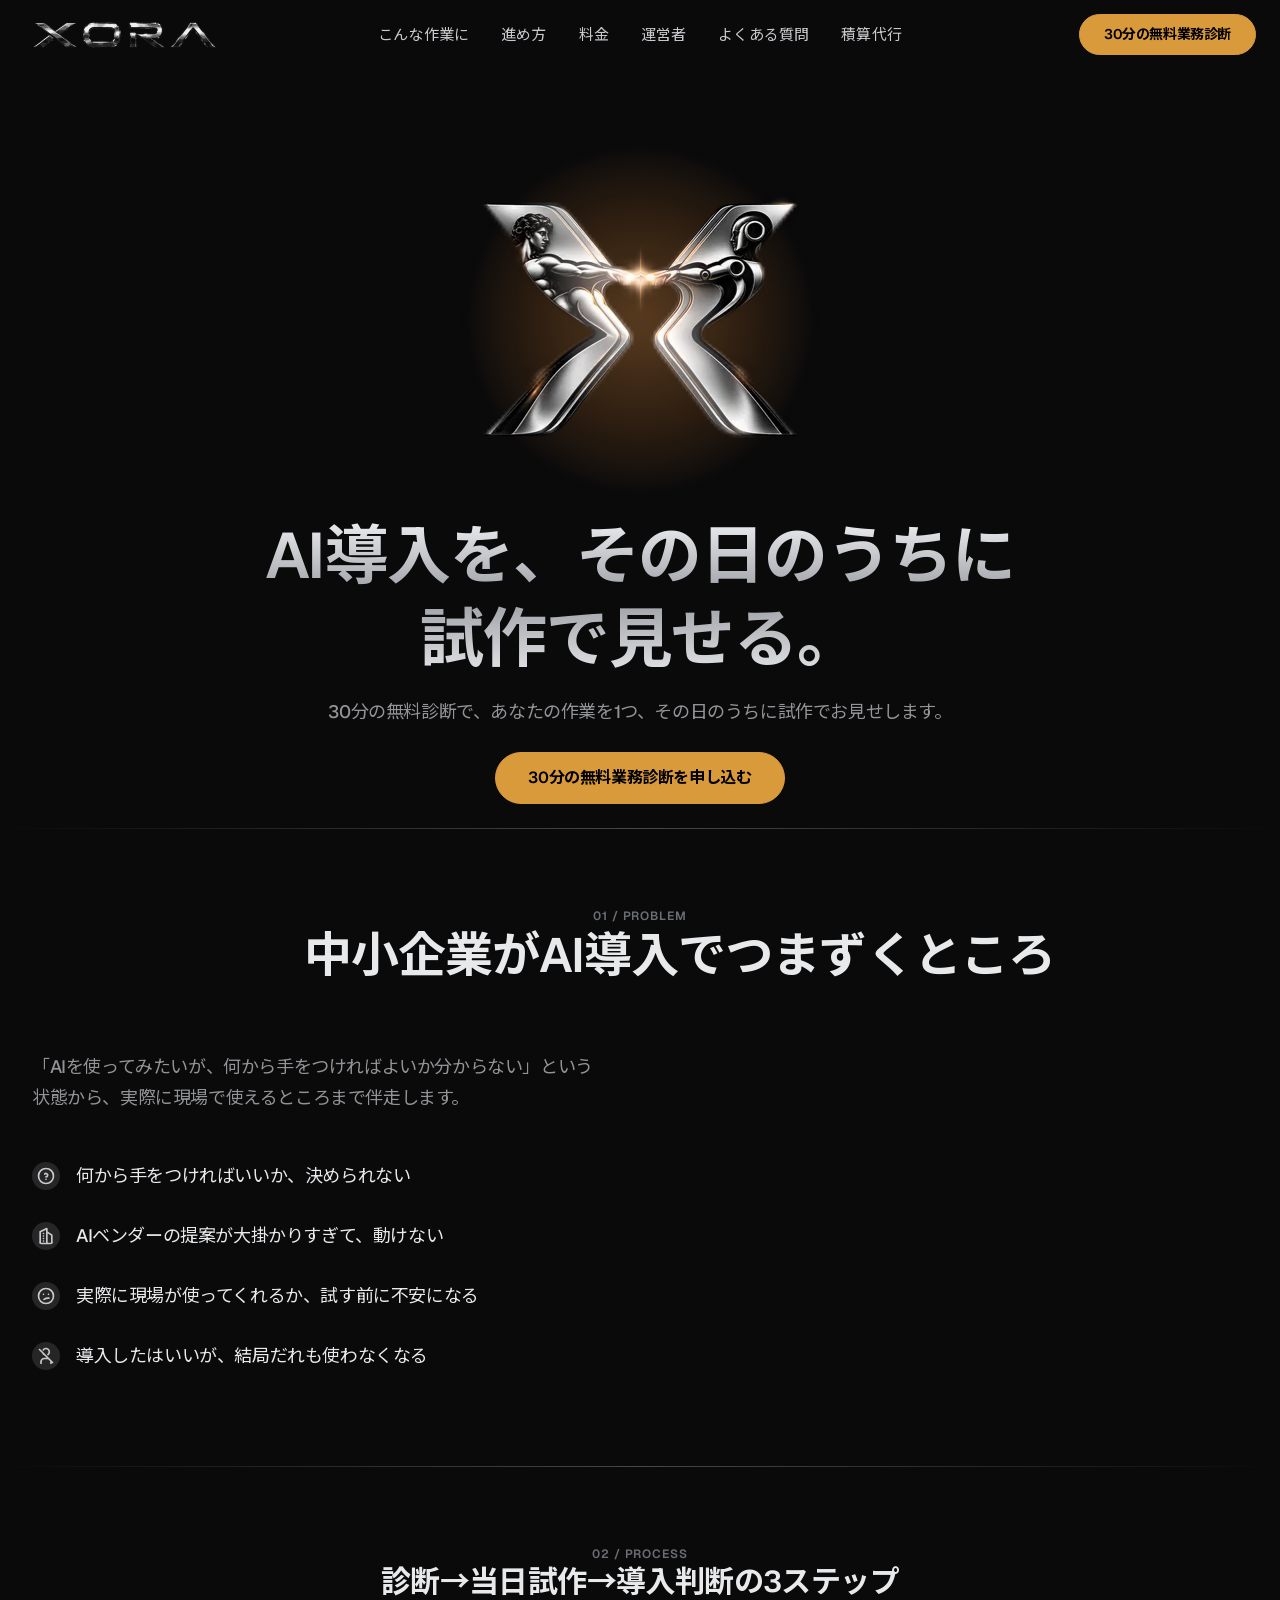
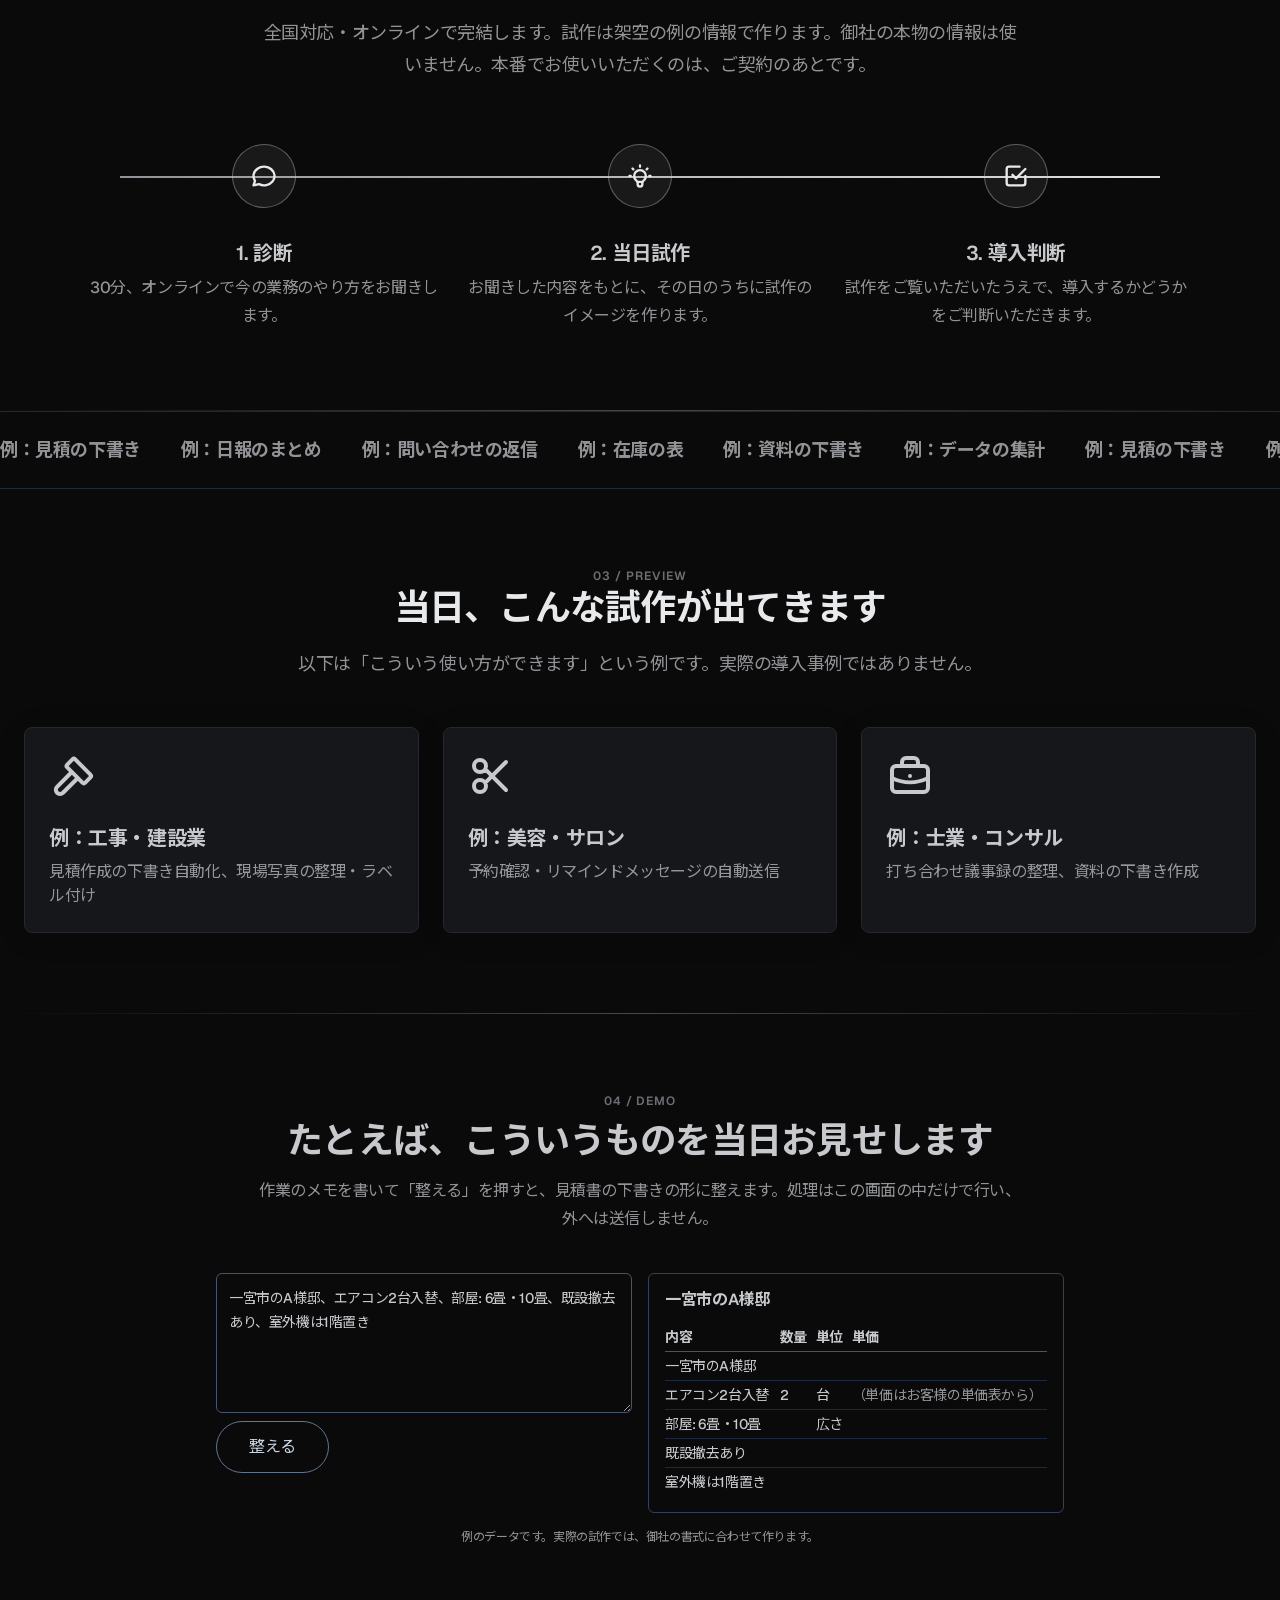
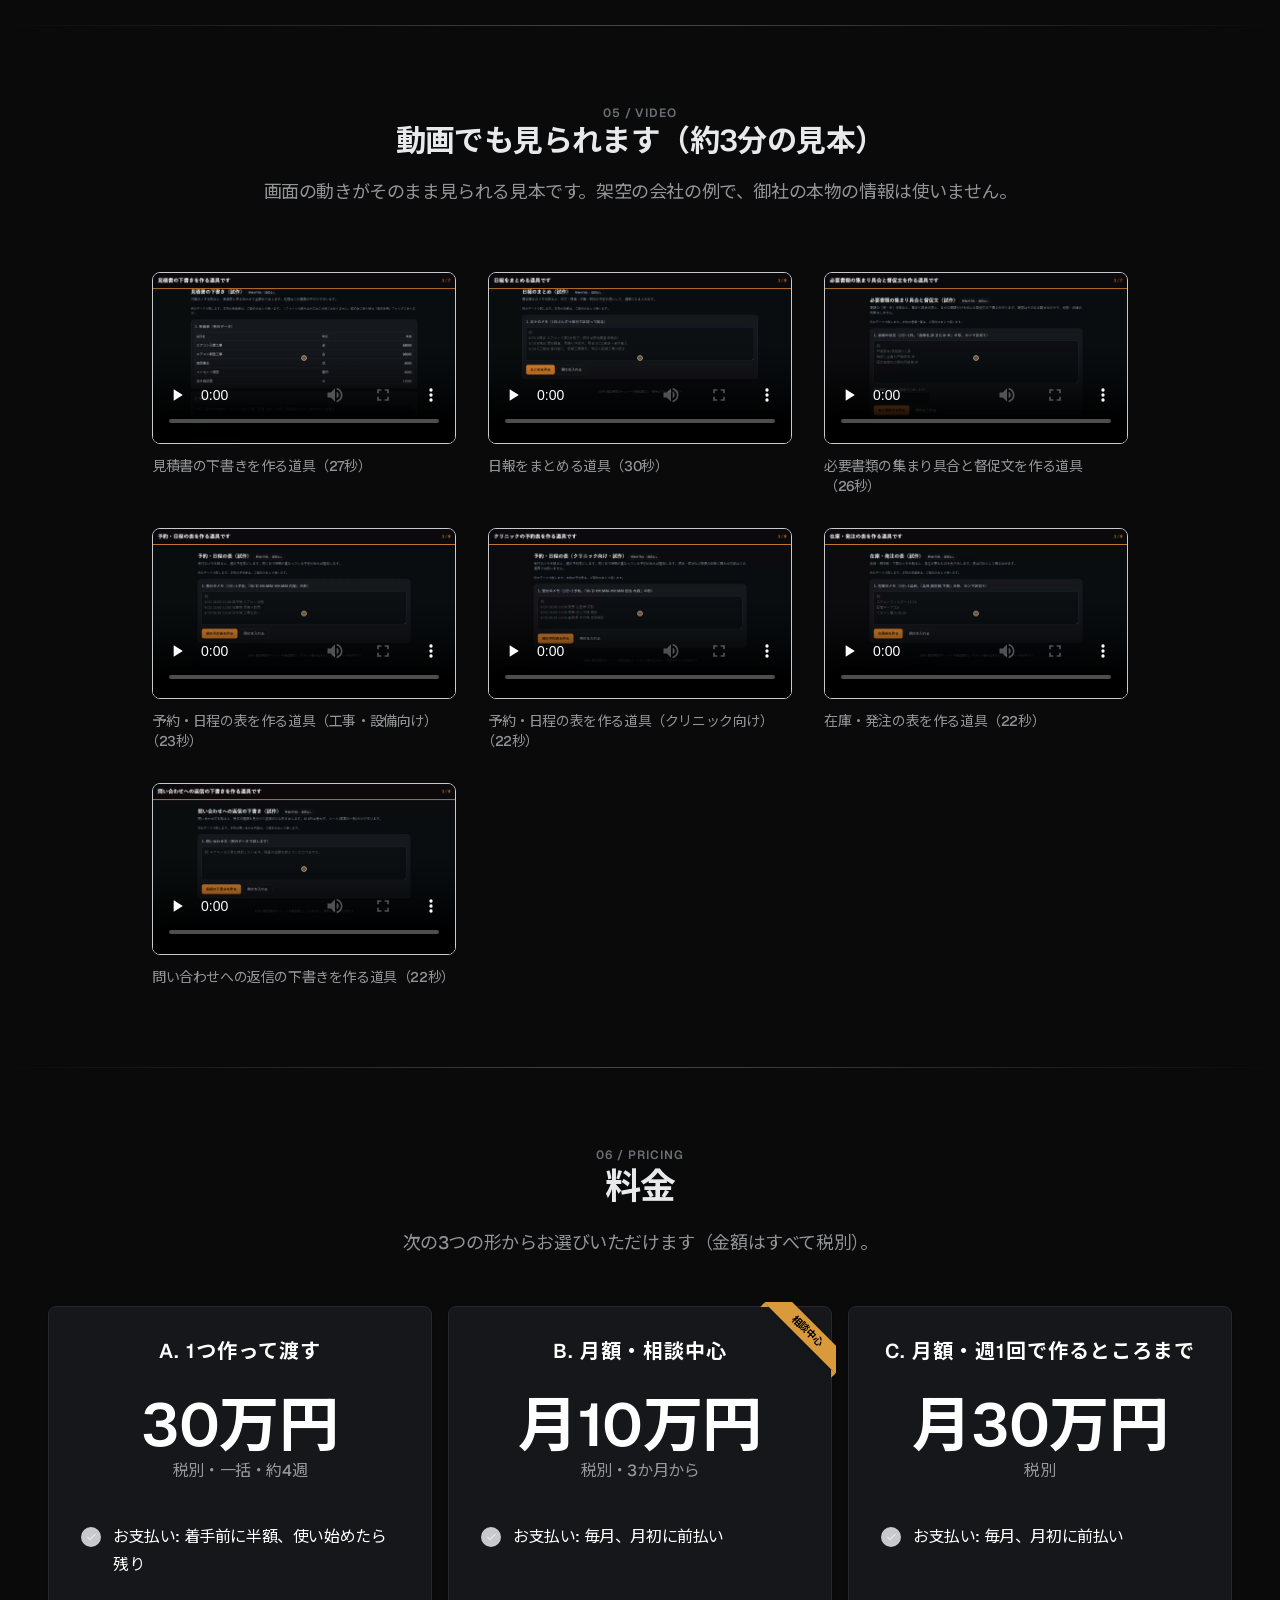
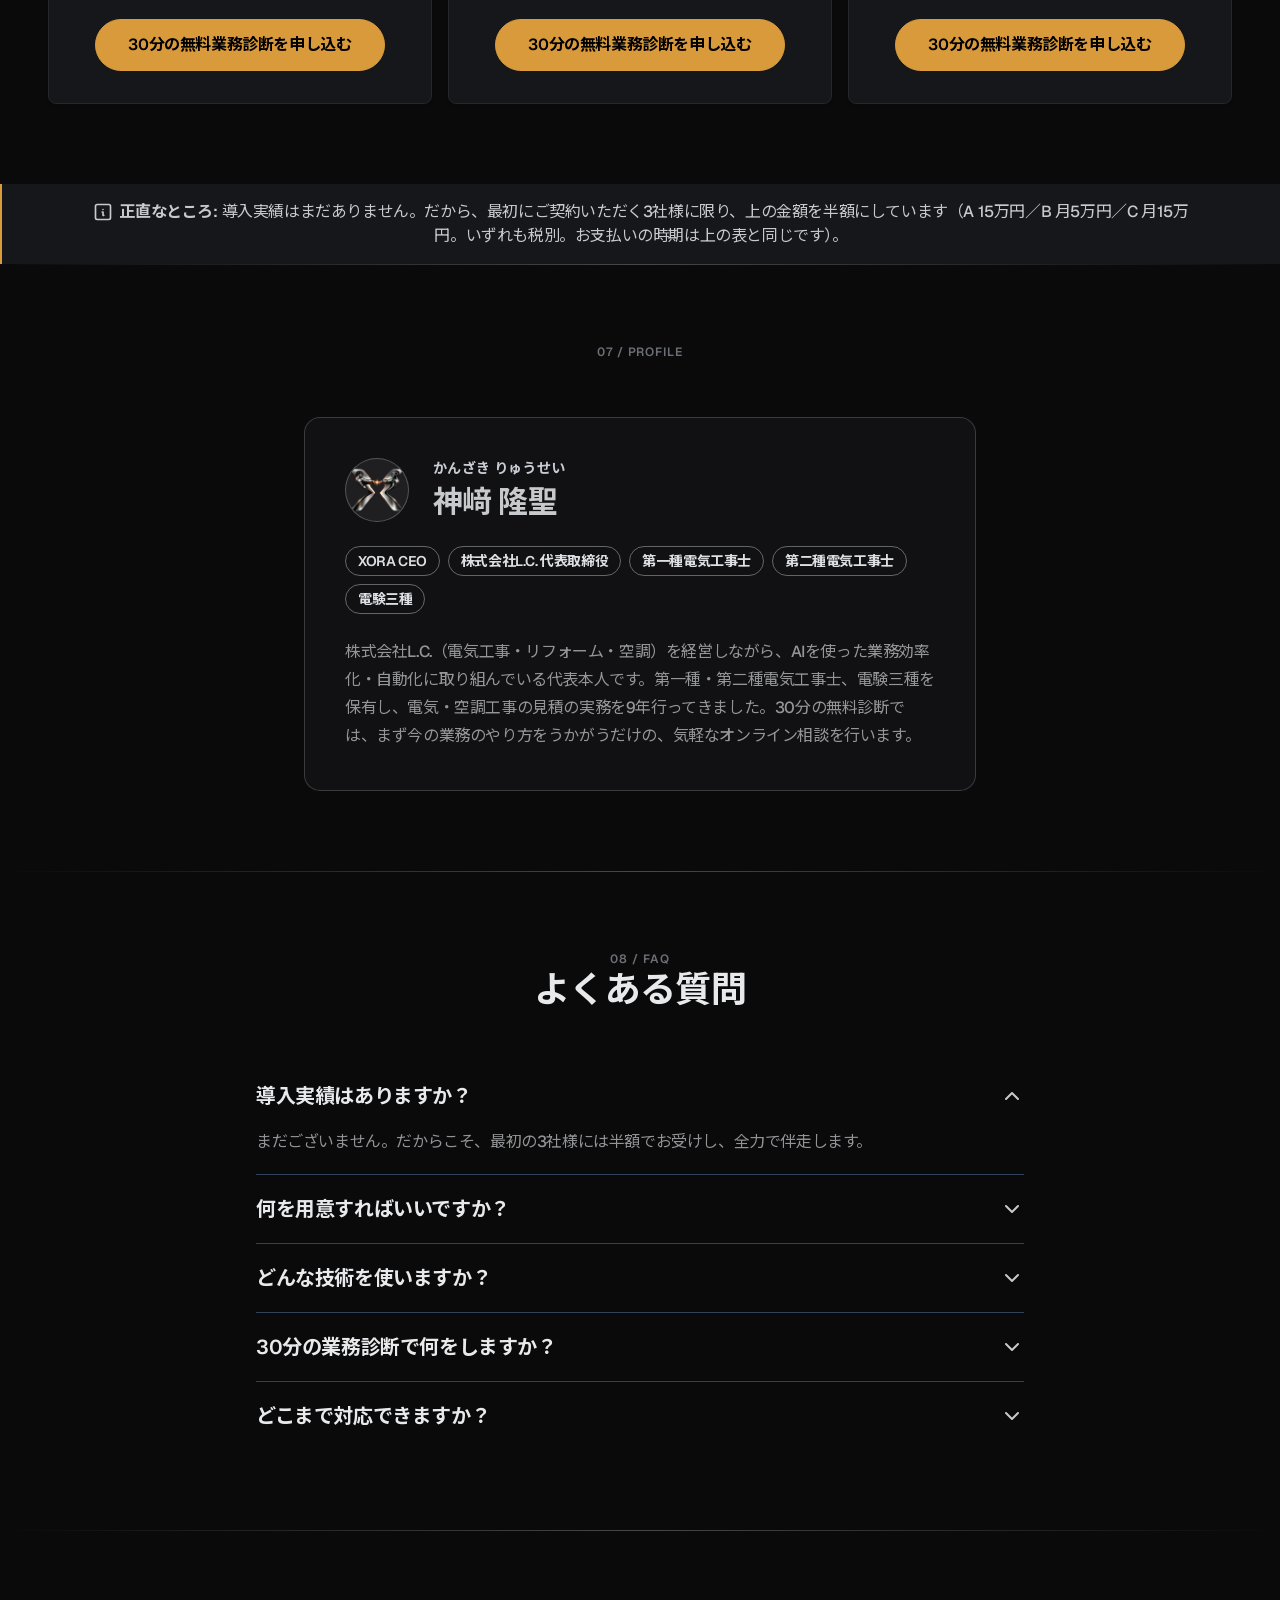
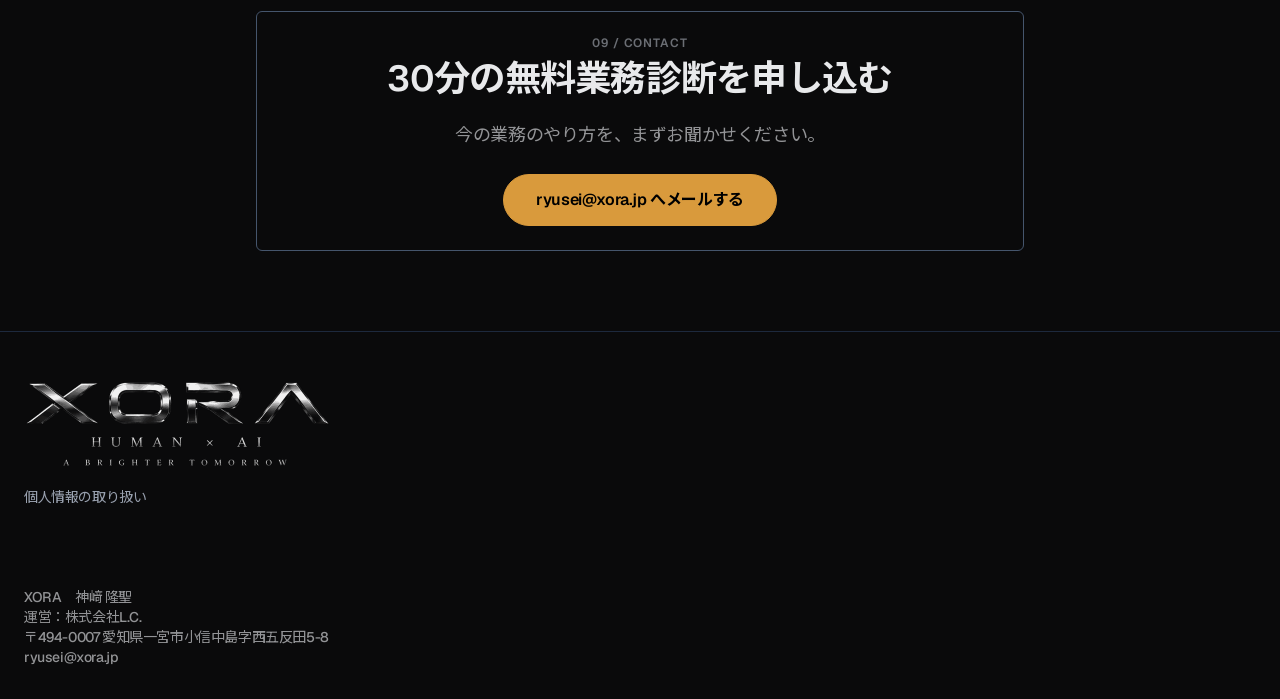
==== commit 78c3003a: "積算代行ページを追加、個人情報ページにAI(Claude)利用の開示を追記 電気・空調の積算代行サービスのFAQページを新設しナビに追加。 図面の読み取りにAnthropic社のClaudeを使うこと" ====
--- a/index.html
+++ b/index.html
@@ -1 +1 @@
-<!DOCTYPE html><html class="2xl:text-[20px]" dir="ltr" lang="ja"><head><meta charset="UTF-8"><meta content="width=device-width,initial-scale=1" name="viewport"><link href="/_astro/favicon.DbKvJVLX.ico" rel="shortcut icon"><link href="/_astro/favicon.0BvbYw01.svg" rel="icon" type="image/svg+xml"><link href="/_astro/favicon.0BvbYw01.svg" rel="mask-icon" color="#8D46E7"><link href="/_astro/apple-touch-icon.BpX2yTqa.png" rel="apple-touch-icon" sizes="180x180"><style>@font-face{font-family:'Noto Sans JP Subset';src:url('/_astro/noto-sans-jp-400.subset.W5cRriaf.woff2') format('woff2');font-weight:400;font-style:normal;font-display:swap}@font-face{font-family:'Noto Sans JP Subset';src:url('/_astro/noto-sans-jp-700.subset.DyKEeXrp.woff2') format('woff2');font-weight:700;font-style:normal;font-display:swap}:root{--font-noto-jp:'Noto Sans JP Subset',sans-serif}</style><link href="/_astro/noto-sans-jp-700.subset.DyKEeXrp.woff2" rel="preload" type="font/woff2" as="font" crossorigin><style>@font-face{font-family:Geist-50df8a5a4f3c62e2;src:url("/_astro/fonts/b747baca4820a9ba.woff2") format("woff2");font-display:swap;unicode-range:U+0000-00FF,U+0131,U+0152-0153,U+02BB-02BC,U+02C6,U+02DA,U+02DC,U+0304,U+0308,U+0329,U+2000-206F,U+20AC,U+2122,U+2191,U+2193,U+2212,U+2215,U+FEFF,U+FFFD;font-weight:500;font-style:normal}@font-face{font-family:Geist-50df8a5a4f3c62e2;src:url("/_astro/fonts/7bcced271b45f73d.woff2") format("woff2");font-display:swap;unicode-range:U+0000-00FF,U+0131,U+0152-0153,U+02BB-02BC,U+02C6,U+02DA,U+02DC,U+0304,U+0308,U+0329,U+2000-206F,U+20AC,U+2122,U+2191,U+2193,U+2212,U+2215,U+FEFF,U+FFFD;font-weight:600;font-style:normal}:root{--font-geist:Geist-50df8a5a4f3c62e2}</style><link href="/_astro/fonts/b747baca4820a9ba.woff2" rel="preload" type="font/woff2" as="font" crossorigin><link href="/_astro/fonts/7bcced271b45f73d.woff2" rel="preload" type="font/woff2" as="font" crossorigin><style>:root{--aw-font-sans:var(--font-geist),var(--font-noto-jp);--aw-font-serif:var(--font-geist),var(--font-noto-jp);--aw-font-heading:var(--font-geist),var(--font-noto-jp);--aw-color-primary:rgb(199 201 204);--aw-color-secondary:rgb(199 201 204);--aw-color-accent:rgb(217 154 60);--aw-color-text-heading:rgb(232 233 235);--aw-color-text-default:rgb(199 201 204);--aw-color-text-muted:rgb(199 201 204 / 72%);--aw-color-bg-page:rgb(10 10 11);--aw-color-bg-page-dark:rgb(10 10 11);--aw-color-divider:rgb(22 23 26)}.dark{--aw-font-sans:var(--font-geist),var(--font-noto-jp);--aw-font-serif:var(--font-geist),var(--font-noto-jp);--aw-font-heading:var(--font-geist),var(--font-noto-jp);--aw-color-primary:rgb(199 201 204);--aw-color-secondary:rgb(199 201 204);--aw-color-accent:rgb(217 154 60);--aw-color-text-heading:rgb(232 233 235);--aw-color-text-default:rgb(199 201 204);--aw-color-text-muted:rgb(199 201 204 / 72%);--aw-color-bg-page:rgb(10 10 11);--aw-color-divider:rgb(22 23 26)}.font-heading{font-weight:700;letter-spacing:-.02em;line-height:1.3}h1,h2{word-break:normal;overflow-wrap:break-word}@media (min-width:640px){h1,h2{word-break:keep-all;overflow-wrap:normal}}body,html{overflow-x:clip}.hero__logo-glow{background:radial-gradient(circle,rgba(255,164,77,.32) 0,rgba(255,149,51,.14) 45%,rgba(255,149,51,0) 75%);filter:blur(6px);animation:hero-logo-pulse 4s ease-in-out infinite}.hero-chrome-text{background:linear-gradient(180deg,#f2f3f5 0,#9a9da3 50%,#e8e9eb 100%);-webkit-background-clip:text;background-clip:text;color:transparent}.hero__logo-sheen-mask{transition:opacity .4s ease}.hero__logo-shape-mask{-webkit-mask-image:var(--hero-logo-mask-url);mask-image:var(--hero-logo-mask-url);-webkit-mask-repeat:no-repeat;mask-repeat:no-repeat;-webkit-mask-size:100% 100%;mask-size:100% 100%;-webkit-mask-position:center;mask-position:center}.hero__logo-sheen-gradient{background:linear-gradient(75deg,transparent 42%,rgba(255,255,255,.5) 48%,rgba(255,255,255,.85) 50%,rgba(255,255,255,.5) 52%,transparent 58%);mix-blend-mode:screen;animation:hero-sheen-sweep 9s ease-in-out infinite;will-change:transform}@keyframes hero-sheen-sweep{0%{transform:translateX(-30%)}100%,50%{transform:translateX(30%)}}@media (prefers-reduced-motion:reduce){.hero__logo-sheen-gradient{display:none}}.hero__split-half{opacity:0;transition:opacity .3s ease;will-change:transform}.hero__split-wrap--left{clip-path:inset(0 50% 0 0)}.hero__split-wrap--right{clip-path:inset(0 0 0 50%)}#hero-logo-stage.hero__split-ready .hero__split-half{opacity:1}.cta-amber-burst{width:220px;height:220px;max-width:90vw;border-radius:9999px;background:radial-gradient(circle,rgba(255,164,77,.35) 0,rgba(255,149,51,.12) 45%,rgba(255,149,51,0) 75%);opacity:0;transform:scale(.6);filter:blur(4px)}.cta-amber-burst--play{animation:cta-amber-burst-play .9s ease-out forwards}@keyframes cta-amber-burst-play{0%{opacity:0;transform:scale(.6)}40%{opacity:1;transform:scale(1.15)}100%{opacity:0;transform:scale(1.4)}}@media (prefers-reduced-motion:reduce){.cta-amber-burst--play{animation:none}}.section-hairline{height:1px;background:linear-gradient(90deg,transparent,rgba(199,201,204,.32) 50%,transparent)}.section-gauge{color:#6b6e74;letter-spacing:.08em}@keyframes hero-logo-pulse{0%,100%{opacity:.55;transform:scale(.96)}50%{opacity:.85;transform:scale(1.04)}}@media (prefers-reduced-motion:reduce){.hero__logo-glow{animation:none;opacity:.8}}.dayflow__track{background:rgba(199,201,204,.22)}.dayflow__fill{background:linear-gradient(90deg,rgba(154,157,163,.9),rgba(232,233,235,.95));transition:transform 1.3s ease}.dayflow__fill--y{background:linear-gradient(180deg,rgba(154,157,163,.9),rgba(232,233,235,.95))}.dayflow__node{background:rgba(199,201,204,.08);border:1px solid rgba(199,201,204,.4);color:#e8e9eb}.profile-card{background:rgba(120,128,138,.05);border:1px solid rgba(120,128,138,.28)}.dark .profile-card{background:rgba(200,204,210,.04);border:1px solid rgba(200,204,210,.22)}.profile-card__logo{background:rgba(120,128,138,.1);border:1px solid rgba(120,128,138,.35)}.dark .profile-card__logo{background:rgba(200,204,210,.08);border:1px solid rgba(200,204,210,.3)}.profile-card__kana{color:#78808a}.dark .profile-card__kana{color:#c8ccd2}.profile-card__badge{background:0 0;border:1px solid rgba(120,128,138,.5);color:#50565e}.dark .profile-card__badge{border:1px solid rgba(200,204,210,.45);color:#dcdfe3}.story-scene .dayflow__node{transition:background-color .5s ease,border-color .5s ease,color .5s ease,transform .5s ease}.story-scene.is-active .dayflow__node{background:rgb(217 154 60 / 16%);border-color:rgb(217 154 60 / 55%);color:#e8e9eb;transform:scale(1.08)}@media (prefers-reduced-motion:reduce){.story-scene .dayflow__node{transition:none}.story-scene.is-active .dayflow__node{transform:none}}</style><script>!function(){const e="dark:only";function t(e){document.documentElement.classList["dark"===e?"add":"remove"]("dark")}function a(){return e&&e.endsWith(":only")||!localStorage.theme?e.replace(":only",""):"dark"===localStorage.theme||!("theme"in localStorage)&&window.matchMedia("(prefers-color-scheme: dark)").matches?"dark":"light"}t(a()),document.addEventListener("astro:after-swap",()=>t(a()))}()</script><title>XORA｜中小企業のAI導入伴走。無料相談30分→当日に試作を確認</title><link href="https://xora.jp/" rel="canonical"><meta content="AI導入の相談先を探している中小企業向け。XORAは30分の無料診断のあと、当日中に試作(プロトタイプ)を作って見せる伴走型のAI導入支援サービスです。全国対応・オンライン。" name="description"><meta content="index, follow" name="robots"><meta content="XORA｜中小企業のAI導入伴走。無料相談30分→当日に試作を確認" property="og:title"><meta content="website" property="og:type"><meta content="https://xora.jp/_astro/og-xora.CJPqek1R_Z2jTxKo.jpg" property="og:image"><meta content="https://xora.jp/" property="og:url"><meta content="AI導入の相談先を探している中小企業向け。XORAは30分の無料診断のあと、当日中に試作(プロトタイプ)を作って見せる伴走型のAI導入支援サービスです。全国対応・オンライン。" property="og:description"><meta content="ja" property="og:locale"><meta content="XORA" property="og:site_name"><meta content="https://xora.jp/_astro/og-xora.CJPqek1R_Z2jTxKo.jpg" property="og:image:url"><meta content="1200" property="og:image:width"><meta content="626" property="og:image:height"><meta content="XORA｜中小企業のAI導入伴走。無料相談30分→当日に試作を確認" property="og:image:alt"><meta content="summary_large_image" name="twitter:card"><script data-id id="ga-init">if(document.getElementById("ga-init").dataset.id){var d=document.getElementById("ga-init").dataset.id;window.dataLayer=window.dataLayer||[],window.gtag=function(){dataLayer.push(arguments)},window.gtag("js",new Date),window.gtag("config",d)}</script><script type="application/ld+json">{"@context":"https://schema.org","@type":"ProfessionalService","name":"XORA","url":"https://xora.jp/","description":"AI導入の相談先を探している中小企業向け。XORAは30分の無料診断のあと、当日中に試作(プロトタイプ)を作って見せる伴走型のAI導入支援サービスです。全国対応・オンライン。","email":"ryusei@xora.jp","areaServed":"JP","address":{"@type":"PostalAddress","streetAddress":"小信中島字西五反田5-8","addressLocality":"一宮市","addressRegion":"愛知県","postalCode":"494-0007","addressCountry":"JP"}}</script><link href="https://xora.jp/" rel="alternate" hreflang="ja"><link href="https://xora.jp/en/" rel="alternate" hreflang="en"><link href="https://xora.jp/" rel="alternate" hreflang="x-default"><link href="/_astro/Layout.YBVHE7fs.css" rel="stylesheet"><style>@keyframes astroFadeInOut{0%{opacity:1}to{opacity:0}}@keyframes astroFadeIn{0%{opacity:0;mix-blend-mode:plus-lighter}to{opacity:1;mix-blend-mode:plus-lighter}}@keyframes astroFadeOut{0%{opacity:1;mix-blend-mode:plus-lighter}to{opacity:0;mix-blend-mode:plus-lighter}}@keyframes astroSlideFromRight{0%{transform:translate(100%)}}@keyframes astroSlideFromLeft{0%{transform:translate(-100%)}}@keyframes astroSlideToRight{to{transform:translate(100%)}}@keyframes astroSlideToLeft{to{transform:translate(-100%)}}@media (prefers-reduced-motion){::view-transition-group(*),::view-transition-new(*),::view-transition-old(*),[data-astro-transition-scope]{animation:none!important}}aw-header[data-astro-cid-nswrv7r3],aw-theme-toggle[data-astro-cid-4vhgjfnb]{display:contents}aw-pricing[data-astro-cid-dasjktz7]{display:block}aw-pricing[data-astro-cid-dasjktz7][data-billing=monthly] .aw-price-yearly[data-astro-cid-dasjktz7],aw-pricing[data-astro-cid-dasjktz7][data-billing=yearly] .aw-price-monthly[data-astro-cid-dasjktz7]{display:none}</style><script type="module" src="/_astro/page.BS6wqQC3.js"></script></head><body class="flex flex-col antialiased bg-page min-h-screen text-default tracking-tight"><script type="module">var e=class extends HTMLElement{connectedCallback(){this.querySelector("[data-aw-toggle-color-scheme]")?.addEventListener("click",()=>{let e=document.documentElement.classList.toggle("dark");localStorage.theme=e?"dark":"light",document.dispatchEvent(new CustomEvent("aw:theme-change"))})}};customElements.get("aw-theme-toggle")||customElements.define("aw-theme-toggle",e)</script><aw-header data-astro-cid-nswrv7r3="true" data-astro-transition-persist="header-nzn8cj"><header class="w-full mx-auto border-b border-gray-50/0 ease-in-out flex-none sticky top-0 transition-[opacity] z-40" data-astro-cid-nswrv7r3 data-aw-sticky-header="true" id="header"><div class="absolute inset-0" data-astro-cid-nswrv7r3></div><div class="relative mx-auto w-full max-w-7xl lg:grid lg:grid-cols-3 lg:items-center lg:px-6 px-3 py-3 text-default" data-astro-cid-nswrv7r3><div class="flex justify-between" data-astro-cid-nswrv7r3><a href="/" class="flex items-center" data-astro-cid-nswrv7r3><picture class="rtl:ml-0 ml-2 rtl:mr-2 inline-flex items-center"><source type="image/webp" srcset="/_astro/xora-wordmark-56.b6u-JX5U.webp 2x, /_astro/xora-wordmark-84.CF1OAnTA.webp 3x"><img alt="XORA" class="h-[22px] md:h-[28px] w-auto" decoding="async" loading="eager" height="28" src="/_astro/xora-wordmark-56.BvOhzJHG.png" width="185" fetchpriority="low" srcset="/_astro/xora-wordmark-56.BvOhzJHG.png 2x, /_astro/xora-wordmark-84.zB8bDM0I.png 3x"></picture></a><div class="flex items-center lg:hidden" data-astro-cid-nswrv7r3><button class="flex items-center justify-center cursor-pointer flex-col group h-12 rounded w-12" type="button" aria-expanded="false" aria-label="Toggle Menu" data-aw-toggle-menu><span class="sr-only">Toggle Menu</span><span class="rounded-full bg-black dark:bg-white duration-200 ease h-0.5 my-1 opacity-80 transform transition w-6 group-[.expanded]:rotate-45 group-[.expanded]:translate-y-2.5" aria-hidden="true"></span><span class="rounded-full bg-black dark:bg-white duration-200 ease h-0.5 my-1 opacity-80 transform transition w-6 group-[.expanded]:opacity-0" aria-hidden="true"></span><span class="rounded-full bg-black dark:bg-white duration-200 ease h-0.5 my-1 opacity-80 transform transition w-6 group-[.expanded]:-rotate-45 group-[.expanded]:-translate-y-2.5" aria-hidden="true"></span></button></div></div><nav aria-label="Main navigation" class="w-full items-center lg:w-auto hidden lg:flex lg:justify-self-center lg:mx-5 lg:overflow-visible overflow-x-hidden overflow-y-auto text-default" data-astro-cid-nswrv7r3><ul class="flex flex-col w-full font-medium lg:flex-row lg:justify-center lg:self-center lg:text-[0.9375rem] lg:w-auto text-xl tracking-[0.01rem]" data-astro-cid-nswrv7r3><li class data-astro-cid-nswrv7r3><a href="/#problem" class="flex items-center dark:hover:text-white hover:text-link px-4 py-3 whitespace-nowrap" data-astro-cid-nswrv7r3>こんな作業に</a></li><li class data-astro-cid-nswrv7r3><a href="/#steps3" class="flex items-center dark:hover:text-white hover:text-link px-4 py-3 whitespace-nowrap" data-astro-cid-nswrv7r3>進め方</a></li><li class data-astro-cid-nswrv7r3><a href="/#pricing" class="flex items-center dark:hover:text-white hover:text-link px-4 py-3 whitespace-nowrap" data-astro-cid-nswrv7r3>料金</a></li><li class data-astro-cid-nswrv7r3><a href="/#profile" class="flex items-center dark:hover:text-white hover:text-link px-4 py-3 whitespace-nowrap" data-astro-cid-nswrv7r3>運営者</a></li><li class data-astro-cid-nswrv7r3><a href="/#faq" class="flex items-center dark:hover:text-white hover:text-link px-4 py-3 whitespace-nowrap" data-astro-cid-nswrv7r3>よくある質問</a></li></ul></nav><div class="w-full items-center lg:w-auto hidden lg:flex bottom-0 fixed justify-end left-0 lg:justify-self-end lg:mb-0 lg:p-0 lg:self-center lg:static p-3 rtl:left-auto rtl:right-0" data-astro-cid-nswrv7r3><div class="flex items-center justify-between lg:w-auto w-full" data-astro-cid-nswrv7r3><div class="flex" data-astro-cid-nswrv7r3></div><span class="rtl:ml-0 ml-4 rtl:mr-4" data-astro-cid-nswrv7r3><a href="/#contact" class="font-semibold btn-primary lg:px-6 ml-2 px-5.5 py-2.5 shadow-none text-sm w-auto" data-astro-cid-nswrv7r3="true">30分の無料業務診断</a></span></div></div></div></header></aw-header><script type="module">var e=class extends HTMLElement{onScroll;mql;onMqlChange;onPageLoad=()=>{this.updateActiveLinks(),this.closeOpenDropdown()};connectedCallback(){let e=this.querySelector("#header"),t=this.querySelector("[data-aw-toggle-menu]"),s=this.querySelector("#header nav"),a=this.querySelector("#header > div > div:last-child");this.updateActiveLinks(),document.addEventListener("astro:page-load",this.onPageLoad);let n=()=>{t?.classList.remove("expanded"),t?.setAttribute("aria-expanded","false"),document.body.classList.remove("overflow-hidden"),e?.classList.remove("h-screen","expanded","bg-page"),s?.classList.add("hidden"),a?.classList.add("hidden")};if(t?.addEventListener("click",()=>{let n=t.classList.toggle("expanded");t.setAttribute("aria-expanded",String(n)),document.body.classList.toggle("overflow-hidden"),e?.classList.toggle("h-screen"),e?.classList.toggle("expanded"),e?.classList.toggle("bg-page"),s?.classList.toggle("hidden"),a?.classList.toggle("hidden")}),s?.addEventListener("click",n),s?.addEventListener("click",e=>{let t=e.target?.closest(".dropdown-menu a");t&&t.blur()}),this.mql=window.matchMedia("(max-width: 1023px)"),this.onMqlChange=()=>n(),this.mql.addEventListener("change",this.onMqlChange),e?.hasAttribute("data-aw-sticky-header")){let t=!1,s=()=>{window.scrollY>60?e.classList.add("scroll"):e.classList.remove("scroll"),t=!1};this.onScroll=()=>{t||=(window.requestAnimationFrame(s),!0)},s(),document.addEventListener("scroll",this.onScroll,{passive:!0})}document.documentElement.classList.add("motion-safe:scroll-smooth")}disconnectedCallback(){this.onScroll&&document.removeEventListener("scroll",this.onScroll),this.mql&&this.onMqlChange&&this.mql.removeEventListener("change",this.onMqlChange),document.removeEventListener("astro:page-load",this.onPageLoad)}closeOpenDropdown(){let e=document.activeElement;e&&this.contains(e)&&e.closest(".dropdown")&&e.blur()}updateActiveLinks(){let e=e=>"/"+e.replace(/^\/+|\/+$/g,""),t=e(window.location.pathname);this.querySelectorAll("nav a[href]").forEach(s=>{let a=new URL(s.href,window.location.href),n=a.origin===window.location.origin&&!a.hash&&!s.getAttribute("href")?.startsWith("#");s.classList.toggle("aw-link-active",n&&e(a.pathname)===t)})}};customElements.get("aw-header")||customElements.define("aw-header",e)</script><main class="flex-1"><section class="flex items-center relative bg-page md:-mt-[76px] md:min-h-[720px] min-h-[560px] not-prose overflow-hidden sm:min-h-[640px]"><div class="relative mx-auto px-4 max-w-7xl sm:px-6 w-full"><div class="pointer-events-none md:pt-[76px] pt-0"></div><div class="md:pb-6 md:pt-20 pb-4 pt-12"><div class="text-center max-w-5xl mx-auto"><div class="flex items-center justify-center relative aspect-square intersect-once intersect-quarter max-w-[220px] mb-6 md:max-w-[340px] motion-safe:md:intersect:animate-fade motion-safe:md:opacity-0 mx-auto sm:max-w-[280px] w-full" id="hero-logo-stage" data-logo-url="/_astro/xora-logo.BvA4_ftd_Z1buG9q.webp" data-normal-url="/_astro/xora-logo-normal.B0UNLQ_i_2ps8GI.webp"><span class="absolute inset-0 h-full w-full hero__logo-glow m-auto rounded-full" aria-hidden="true" id="hero-logo-glow"></span><img alt="XORAのロゴ" class="relative h-auto w-full" decoding="async" loading="eager" height="340" src="/_astro/xora-logo.BvA4_ftd_1e8cq8.webp" width="340" fetchpriority="high" id="hero-logo-img"><span class="absolute inset-0 pointer-events-none hero__logo-shape-mask overflow-hidden hero__split-wrap hero__split-wrap--left" style="--hero-logo-mask-url:url(/_astro/xora-logo.BvA4_ftd_Z2rB6t4.webp)" aria-hidden="true"><img alt="" class="absolute inset-0 h-full w-full hero__split-half" decoding="async" loading="lazy" id="hero-logo-left"></span><span class="absolute inset-0 pointer-events-none hero__logo-shape-mask overflow-hidden hero__split-wrap hero__split-wrap--right" style="--hero-logo-mask-url:url(/_astro/xora-logo.BvA4_ftd_Z2rB6t4.webp)" aria-hidden="true"><img alt="" class="absolute inset-0 h-full w-full hero__split-half" decoding="async" loading="lazy" id="hero-logo-right"></span><span class="absolute inset-0 pointer-events-none hero__logo-shape-mask overflow-hidden hero__logo-sheen-mask rounded-lg" style="--hero-logo-mask-url:url(/_astro/xora-logo.BvA4_ftd_Z2rB6t4.webp)" aria-hidden="true" id="hero-logo-sheen"><span class="absolute -inset-x-full hero__logo-sheen-gradient inset-y-0"></span></span><canvas aria-hidden="true" class="absolute inset-0 h-full w-full duration-[600ms] opacity-0 transition-opacity" id="hero-logo-canvas"></canvas></div><h1 class="intersect-once motion-safe:md:intersect:animate-fade motion-safe:md:opacity-0 intersect-quarter font-heading hero-chrome-text mb-4 text-[clamp(2rem,1.1rem+4.2vw,4rem)]"><span class="inline-block" style="word-break:keep-all">AI導入を、</span><wbr/><span class="inline-block" style="word-break:keep-all">その日のうちに</span><wbr/><span class="inline-block" style="word-break:keep-all">試作で見せる。</span></h1><div class="max-w-2xl mx-auto"><p class="text-muted leading-[1.75] md:text-lg text-base intersect-once intersect-quarter mb-6 motion-safe:md:intersect:animate-fade motion-safe:md:opacity-0"><span class="inline-block" style="word-break:keep-all">30分の無料診断で、</span><wbr/><span class="inline-block" style="word-break:keep-all">あなたの作業を1つ、</span><wbr/><span class="inline-block" style="word-break:keep-all">その日のうちに</span><wbr/><span class="inline-block" style="word-break:keep-all">試作でお見せします。</span></p><div class="flex flex-col intersect-once intersect-quarter motion-safe:md:intersect:animate-fade motion-safe:md:opacity-0 flex-nowrap gap-4 m-auto max-w-xs sm:flex-row sm:justify-center sm:max-w-md"><div class="flex justify-center w-full sm:w-auto"><a href="#contact" class="btn-primary">30分の無料業務診断を申し込む</a></div></div></div></div></div></div></section><script type="module" src="/_astro/HeroText.astro_astro_type_script_index_0_lang.lw7HTZ26.js"></script><div class="section-hairline" aria-hidden="true"></div><section class="relative not-prose scroll-mt-[72px]" id="problem"><div class="absolute inset-0 pointer-events-none -z-[1]" aria-hidden="true"><div class="absolute inset-0"></div></div><div class="relative intersect-once intersect-quarter motion-safe:md:intersect:animate-fade motion-safe:md:opacity-0 intersect-no-queue mx-auto px-4 lg:py-20 md:px-6 md:py-16 py-12 text-default max-w-7xl"><div class="text-center md:mx-auto mb-8 md:mb-12 lg:max-w-2xl max-w-xl sm:mx-auto"><p class="font-bold uppercase text-base text-secondary tracking-wide"><span class="font-heading block section-gauge text-xs">01 / PROBLEM</span></p><h2 class="font-heading font-bold leading-tighter text-balance text-heading tracking-tighter mb-4 text-[clamp(1.5rem,1rem+3vw,3rem)]">中小企業がAI導入で<br class="sm:hidden">つまずくところ</h2></div><div class="py-4 mx-auto max-w-7xl md:px-2 px-0"><div class="md:flex md:gap-16"><div class="md:basis-1/2 self-center"><div class="text-muted leading-[1.75] md:text-lg text-base mb-12">「AIを使ってみたいが、何から手をつければよいか分からない」という状態から、実際に現場で使えるところまで伴走します。</div><div class="grid gap-8 gap-y-4 md:gap-y-8 mx-auto"><div class="intersect-once motion-safe:md:intersect:animate-fade motion-safe:md:opacity-0"><div class="flex flex-row max-w-none"><div class="flex justify-center shrink-0"><svg class="flex items-center justify-center rounded-full bg-primary/15 h-7 mr-2 p-1 rtl:ml-2 rtl:mr-0 text-primary w-7" data-icon="tabler:help-circle" height="1em" viewBox="0 0 24 24" width="1em"><symbol id="ai:tabler:help-circle"><g fill="none" stroke="currentColor" stroke-linecap="round" stroke-linejoin="round" stroke-width="2"><path d="M3 12a9 9 0 1 0 18 0a9 9 0 0 0-18 0m9 4v.01"/><path d="M12 13a2 2 0 0 0 .914-3.782a1.98 1.98 0 0 0-2.414.483"/></g></symbol><use href="#ai:tabler:help-circle"></use></svg></div><div class="min-w-0 mt-0.5"><h3 class="leading-6 font-medium ml-2 rtl:ml-0 rtl:mr-2 text-heading text-lg">何から手をつければいいか、決められない</h3></div></div></div><div class="intersect-once motion-safe:md:intersect:animate-fade motion-safe:md:opacity-0"><div class="flex flex-row max-w-none"><div class="flex justify-center shrink-0"><svg class="flex items-center justify-center rounded-full bg-primary/15 h-7 mr-2 p-1 rtl:ml-2 rtl:mr-0 text-primary w-7" data-icon="tabler:building-skyscraper" height="1em" viewBox="0 0 24 24" width="1em"><symbol id="ai:tabler:building-skyscraper"><path d="M3 21h18M5 21V7l8-4v18m6 0V11l-6-4M9 9v.01M9 12v.01M9 15v.01M9 18v.01" fill="none" stroke="currentColor" stroke-linecap="round" stroke-linejoin="round" stroke-width="2"/></symbol><use href="#ai:tabler:building-skyscraper"></use></svg></div><div class="min-w-0 mt-0.5"><h3 class="leading-6 font-medium ml-2 rtl:ml-0 rtl:mr-2 text-heading text-lg">AIベンダーの提案が大掛かりすぎて、動けない</h3></div></div></div><div class="intersect-once motion-safe:md:intersect:animate-fade motion-safe:md:opacity-0"><div class="flex flex-row max-w-none"><div class="flex justify-center shrink-0"><svg class="flex items-center justify-center rounded-full bg-primary/15 h-7 mr-2 p-1 rtl:ml-2 rtl:mr-0 text-primary w-7" data-icon="tabler:mood-confuzed" height="1em" viewBox="0 0 24 24" width="1em"><symbol id="ai:tabler:mood-confuzed"><g fill="none" stroke="currentColor" stroke-linecap="round" stroke-linejoin="round" stroke-width="2"><path d="M3 12a9 9 0 1 0 18 0a9 9 0 1 0-18 0m6-2h.01M15 10h.01"/><path d="M9.5 16a10 10 0 0 1 6-1.5"/></g></symbol><use href="#ai:tabler:mood-confuzed"></use></svg></div><div class="min-w-0 mt-0.5"><h3 class="leading-6 font-medium ml-2 rtl:ml-0 rtl:mr-2 text-heading text-lg">実際に現場が使ってくれるか、試す前に不安になる</h3></div></div></div><div class="intersect-once motion-safe:md:intersect:animate-fade motion-safe:md:opacity-0"><div class="flex flex-row max-w-none"><div class="flex justify-center shrink-0"><svg class="flex items-center justify-center rounded-full bg-primary/15 h-7 mr-2 p-1 rtl:ml-2 rtl:mr-0 text-primary w-7" data-icon="tabler:user-off" height="1em" viewBox="0 0 24 24" width="1em"><symbol id="ai:tabler:user-off"><path d="M8.18 8.189a4.01 4.01 0 0 0 2.616 2.627m3.507-.545a4 4 0 1 0-5.59-5.552M6 21v-2a4 4 0 0 1 4-4h4c.412 0 .81.062 1.183.178m2.633 2.618c.12.38.184.785.184 1.204v2M3 3l18 18" fill="none" stroke="currentColor" stroke-linecap="round" stroke-linejoin="round" stroke-width="2"/></symbol><use href="#ai:tabler:user-off"></use></svg></div><div class="min-w-0 mt-0.5"><h3 class="leading-6 font-medium ml-2 rtl:ml-0 rtl:mr-2 text-heading text-lg">導入したはいいが、結局だれも使わなくなる</h3></div></div></div></div></div><div class="md:basis-1/2 md:mt-0 mt-10"></div></div></div></div></section><div class="section-hairline" aria-hidden="true"></div><section class="relative not-prose scroll-mt-[72px]" id="steps3"><div class="absolute inset-0 pointer-events-none -z-[1]" aria-hidden="true"><div class="absolute inset-0"></div></div><div class="relative intersect-once intersect-quarter motion-safe:md:intersect:animate-fade motion-safe:md:opacity-0 intersect-no-queue mx-auto px-4 lg:py-20 md:px-6 md:py-16 py-12 text-default max-w-6xl"><div class="text-center md:mx-auto max-w-3xl mb-12 md:mb-16 mx-auto"><p class="font-bold uppercase text-base text-secondary tracking-wide"><span class="font-heading block section-gauge text-xs">02 / PROCESS</span></p><h2 class="font-heading font-bold leading-tighter text-balance text-heading tracking-tighter mb-4 text-3xl">診断→当日試作→導入判断の3ステップ</h2><p class="text-muted leading-[1.75] md:text-lg text-base mt-4 text-pretty">全国対応・オンラインで完結します。試作は架空の例の情報で作ります。御社の本物の情報は使いません。本番でお使いいただくのは、ご契約のあとです。</p></div><div class="relative"><div class="absolute dayflow__track h-[2px] hidden inset-x-8 md:block top-8" aria-hidden="true"></div><div class="absolute dayflow__fill intersect-once intersect-quarter dayflow__fill--x h-[2px] hidden inset-x-8 md:block motion-safe:md:intersect:scale-x-100 origin-left scale-x-0 top-8" aria-hidden="true"></div><div class="absolute dayflow__track inset-y-4 left-8 md:hidden w-[2px]" aria-hidden="true"></div><div class="absolute dayflow__fill intersect-once intersect-quarter dayflow__fill--y inset-y-4 left-8 md:hidden motion-safe:intersect:scale-y-100 origin-top scale-y-0 w-[2px]" aria-hidden="true"></div><div class="relative gap-10 grid grid-cols-1 md:gap-6 md:grid-cols-3"><div class="flex relative gap-4 items-start md:flex-col md:items-center md:text-center story-scene"><span class="flex items-center justify-center rounded-full dayflow__node h-16 relative shrink-0 w-16 z-10"><svg class="h-7 w-7" data-icon="tabler:message-circle" height="1em" viewBox="0 0 24 24" width="1em"><symbol id="ai:tabler:message-circle"><path d="m3 20l1.3-3.9C1.976 12.663 2.874 8.228 6.4 5.726c3.526-2.501 8.59-2.296 11.845.48c3.255 2.777 3.695 7.266 1.029 10.501S11.659 20.922 7.7 19z" fill="none" stroke="currentColor" stroke-linecap="round" stroke-linejoin="round" stroke-width="2"/></symbol><use href="#ai:tabler:message-circle"></use></svg></span><div class="min-w-0 md:pt-4 pt-1"><h3 class="font-heading mb-2 text-xl">1. 診断</h3><p class="text-muted leading-[1.75]">30分、オンラインで今の業務のやり方をお聞きします。</p></div></div><div class="flex relative gap-4 items-start md:flex-col md:items-center md:text-center story-scene"><span class="flex items-center justify-center rounded-full dayflow__node h-16 relative shrink-0 w-16 z-10"><svg class="h-7 w-7" data-icon="tabler:bulb" height="1em" viewBox="0 0 24 24" width="1em"><symbol id="ai:tabler:bulb"><path d="M3 12h1m8-9v1m8 8h1M5.6 5.6l.7.7m12.1-.7l-.7.7M9 16a5 5 0 1 1 6 0a3.5 3.5 0 0 0-1 3a2 2 0 0 1-4 0a3.5 3.5 0 0 0-1-3m.7 1h4.6" fill="none" stroke="currentColor" stroke-linecap="round" stroke-linejoin="round" stroke-width="2"/></symbol><use href="#ai:tabler:bulb"></use></svg></span><div class="min-w-0 md:pt-4 pt-1"><h3 class="font-heading mb-2 text-xl">2. 当日試作</h3><p class="text-muted leading-[1.75]">お聞きした内容をもとに、その日のうちに試作のイメージを作ります。</p></div></div><div class="flex relative gap-4 items-start md:flex-col md:items-center md:text-center story-scene"><span class="flex items-center justify-center rounded-full dayflow__node h-16 relative shrink-0 w-16 z-10"><svg class="h-7 w-7" data-icon="tabler:checkbox" height="1em" viewBox="0 0 24 24" width="1em"><symbol id="ai:tabler:checkbox"><g fill="none" stroke="currentColor" stroke-linecap="round" stroke-linejoin="round" stroke-width="2"><path d="m9 11l3 3l8-8"/><path d="M20 12v6a2 2 0 0 1-2 2H6a2 2 0 0 1-2-2V6a2 2 0 0 1 2-2h9"/></g></symbol><use href="#ai:tabler:checkbox"></use></svg></span><div class="min-w-0 md:pt-4 pt-1"><h3 class="font-heading mb-2 text-xl">3. 導入判断</h3><p class="text-muted leading-[1.75]">試作をご覧いただいたうえで、導入するかどうかをご判断いただきます。</p></div></div></div></div></div></section><script type="module">var e=document.querySelectorAll(".story-scene");if(e.length){let t=new IntersectionObserver(e=>{for(let t of e)t.target.classList.toggle("is-active",t.isIntersecting)},{threshold:.6});e.forEach(e=>t.observe(e))}</script><div class="section-hairline" aria-hidden="true"></div><div class="relative border-gray-800 bg-page border-y overflow-hidden py-6" id="examples-marquee"><div class="flex whitespace-nowrap animate-marquee gap-10 w-max"><span class="text-muted font-semibold text-lg">例：見積の下書き</span><span class="text-muted font-semibold text-lg">例：日報のまとめ</span><span class="text-muted font-semibold text-lg">例：問い合わせの返信</span><span class="text-muted font-semibold text-lg">例：在庫の表</span><span class="text-muted font-semibold text-lg">例：資料の下書き</span><span class="text-muted font-semibold text-lg">例：データの集計</span><span class="text-muted font-semibold text-lg">例：見積の下書き</span><span class="text-muted font-semibold text-lg">例：日報のまとめ</span><span class="text-muted font-semibold text-lg">例：問い合わせの返信</span><span class="text-muted font-semibold text-lg">例：在庫の表</span><span class="text-muted font-semibold text-lg">例：資料の下書き</span><span class="text-muted font-semibold text-lg">例：データの集計</span></div></div><section class="relative not-prose scroll-mt-[72px]" id="examples"><div class="absolute inset-0 pointer-events-none -z-[1]" aria-hidden="true"><div class="absolute inset-0"></div></div><div class="relative intersect-once intersect-quarter motion-safe:md:intersect:animate-fade motion-safe:md:opacity-0 intersect-no-queue mx-auto px-4 lg:py-20 md:px-6 md:py-16 py-12 text-default max-w-7xl"><div class="text-center md:mx-auto max-w-3xl mb-8 md:mb-12"><p class="font-bold uppercase text-base text-secondary tracking-wide"><span class="font-heading block section-gauge text-xs">03 / PREVIEW</span></p><h2 class="font-heading font-bold leading-tighter text-balance text-heading tracking-tighter text-[clamp(1.5rem,1rem+2.5vw,2.25rem)]">当日、こんな試作が出てきます</h2><p class="text-muted leading-[1.75] md:text-lg text-base mt-4 text-pretty">以下は「こういう使い方ができます」という例です。実際の導入事例ではありません。</p></div><div class="grid gap-4 lg:grid-cols-3 sm:grid-cols-2 gap-x-12 md:gap-6"><div class="flex relative flex-col backdrop-blur bg-[#16171A] border border-[#26282C] dark:shadow-[0_4px_30px_rgba(0,0,0,0.1)] intersect-no-queue intersect-once intersect-quarter motion-safe:md:intersect:animate-fade motion-safe:md:opacity-0 p-6 rounded-lg shadow-[0_4px_30px_rgba(0,0,0,0.1)]"><svg class="text-primary h-12 mb-6 w-12" data-icon="tabler:hammer" height="1em" viewBox="0 0 24 24" width="1em"><symbol id="ai:tabler:hammer"><path d="m11.414 10l-7.383 7.418a2.09 2.09 0 0 0 0 2.967a2.11 2.11 0 0 0 2.976 0L14.414 13m3.707 2.293l2.586-2.586a1 1 0 0 0 0-1.414l-7.586-7.586a1 1 0 0 0-1.414 0L9.121 6.293a1 1 0 0 0 0 1.414l7.586 7.586a1 1 0 0 0 1.414 0" fill="none" stroke="currentColor" stroke-linecap="round" stroke-linejoin="round" stroke-width="2"/></symbol><use href="#ai:tabler:hammer"></use></svg><h3 class="font-bold text-xl">例：工事・建設業</h3><p class="text-muted mt-2">見積作成の下書き自動化、現場写真の整理・ラベル付け</p></div><div class="flex relative flex-col backdrop-blur bg-[#16171A] border border-[#26282C] dark:shadow-[0_4px_30px_rgba(0,0,0,0.1)] intersect-no-queue intersect-once intersect-quarter motion-safe:md:intersect:animate-fade motion-safe:md:opacity-0 p-6 rounded-lg shadow-[0_4px_30px_rgba(0,0,0,0.1)]"><svg class="text-primary h-12 mb-6 w-12" data-icon="tabler:scissors" height="1em" viewBox="0 0 24 24" width="1em"><symbol id="ai:tabler:scissors"><path d="M3 7a3 3 0 1 0 6 0a3 3 0 1 0-6 0m0 10a3 3 0 1 0 6 0a3 3 0 1 0-6 0m5.6-8.4L19 19M8.6 15.4L19 5" fill="none" stroke="currentColor" stroke-linecap="round" stroke-linejoin="round" stroke-width="2"/></symbol><use href="#ai:tabler:scissors"></use></svg><h3 class="font-bold text-xl">例：美容・サロン</h3><p class="text-muted mt-2">予約確認・リマインドメッセージの自動送信</p></div><div class="flex relative flex-col backdrop-blur bg-[#16171A] border border-[#26282C] dark:shadow-[0_4px_30px_rgba(0,0,0,0.1)] intersect-no-queue intersect-once intersect-quarter motion-safe:md:intersect:animate-fade motion-safe:md:opacity-0 p-6 rounded-lg shadow-[0_4px_30px_rgba(0,0,0,0.1)]"><svg class="text-primary h-12 mb-6 w-12" data-icon="tabler:briefcase" height="1em" viewBox="0 0 24 24" width="1em"><symbol id="ai:tabler:briefcase"><g fill="none" stroke="currentColor" stroke-linecap="round" stroke-linejoin="round" stroke-width="2"><path d="M3 9a2 2 0 0 1 2-2h14a2 2 0 0 1 2 2v9a2 2 0 0 1-2 2H5a2 2 0 0 1-2-2zm5-2V5a2 2 0 0 1 2-2h4a2 2 0 0 1 2 2v2m-4 5v.01"/><path d="M3 13a20 20 0 0 0 18 0"/></g></symbol><use href="#ai:tabler:briefcase"></use></svg><h3 class="font-bold text-xl">例：士業・コンサル</h3><p class="text-muted mt-2">打ち合わせ議事録の整理、資料の下書き作成</p></div></div></div></section><div class="section-hairline" aria-hidden="true"></div><section class="relative not-prose scroll-mt-[72px]" id="quote-draft-demo"><div class="absolute inset-0 pointer-events-none -z-[1]" aria-hidden="true"><div class="absolute inset-0"></div></div><div class="relative intersect-once intersect-quarter motion-safe:md:intersect:animate-fade motion-safe:md:opacity-0 intersect-no-queue mx-auto px-4 lg:py-20 md:px-6 md:py-16 py-12 text-default max-w-4xl"><div class="text-center max-w-3xl mb-8 md:mb-10 mx-auto"><span class="font-heading block section-gauge text-xs mb-2"><span class="font-heading block section-gauge text-xs">04 / DEMO</span></span><h2 class="font-heading sm:text-3xl text-2xl md:text-4xl mb-3">たとえば、こういうものを当日お見せします</h2><p class="text-muted leading-[1.75]">作業のメモを書いて「整える」を押すと、見積書の下書きの形に整えます。処理はこの画面の中だけで行い、外へは送信しません。</p></div><div class="grid gap-4 md:grid-cols-2 quote-draft-demo" data-counter-words="[&quot;台&quot;,&quot;個&quot;,&quot;本&quot;,&quot;枚&quot;,&quot;ヶ所&quot;,&quot;箇所&quot;,&quot;カ所&quot;,&quot;m&quot;,&quot;メートル&quot;,&quot;式&quot;,&quot;セット&quot;]" data-max-rows="20" data-no-subject-label="（件名未入力）" data-order="itemFirst" data-row-limit-note="表示は20行までです" data-size-unit-label="広さ" data-subject-pattern="様邸|様$|邸|ビル|事務所|店" data-unit-price-value="（単価はお客様の単価表から）"><div class="flex flex-col gap-2"><textarea aria-label="内容" class="w-full border bg-page border-gray-300 dark:border-slate-600 leading-[1.75] min-h-[140px] p-3 quote-draft-input rounded-md text-sm" maxlength="2000">一宮市のA様邸、エアコン2台入替、部屋: 6畳・10畳、既設撤去あり、室外機は1階置き</textarea><button class="btn-primary btn quote-draft-run self-start" type="button">整える</button></div><div class="text-sm border rounded-md border-gray-200 dark:border-slate-700 overflow-x-auto p-4 quote-draft-result"><p class="font-heading mb-3 quote-draft-subject text-base"></p><table class="w-full border-collapse text-left"><thead><tr class="border-b border-gray-300 dark:border-slate-600"><th class="pr-2 py-1">内容</th><th class="pr-2 py-1">数量</th><th class="pr-2 py-1">単位</th><th class="py-1">単価</th></tr></thead><tbody class="quote-draft-rows"></tbody></table></div></div><p class="text-muted text-center mt-4 text-xs">例のデータです。実際の試作では、御社の書式に合わせて作ります。</p></div></section><script type="module">function e(t){return t.normalize("NFKC").trim()}function t(t){return e(t).split(/[。、,;\n\t]|(?<!\d)\.|\.(?!\d)/).map(t=>t.replace(/\s+/g," ").trim()).filter(Boolean)}var n=/(\d+(?:\.\d+)?)\s*(畳|坪|㎡|m2|m²|tatami(?:\s*rooms?)?|sq\.?\s?m\.?|sqm|square\s*meters?|sq\.?\s?ft\.?|sqft|square\s*feet|floors?)/i,r=t=>t.replace(/[.*+?^${}()|[\]\\]/g,"\\$&");function i(e,s={}){let{counterWords:a=[],order:o="itemFirst",maxRows:l=20,subjectPattern:d=null,sizeUnitLabel:u="広さ"}=s,i=t(e),c=a.length>0?"numberFirst"===o?RegExp(`(\\d+(?:\\.\\d+)?)\\s*x?\\s*(?:[a-zA-Z]+\\s+){0,3}(${a.map(r).join("|")})\\b`,"i"):RegExp(`(\\d+(?:\\.\\d+)?)\\s*(${a.map(r).join("|")})`):null,m=[],p=!1;for(let t of i){if(m.length>=l){p=!0;break}let e="",r="",s=c?t.match(c):null;if(s){let t=parseFloat(s[1]);isFinite(t)&&t>0&&t<=99999&&(e=s[1],r=s[2])}else t.match(n)&&(r=u);m.push({content:t,qty:e,unit:r})}let b="";if(d){let t=m.find(t=>d.test(t.content));t&&(b=t.content)}return{subject:b,rows:m,truncated:p,fragments:i}}document.querySelectorAll(".quote-draft-demo").forEach(t=>{let e=JSON.parse(t.dataset.counterWords||"[]"),r=t.dataset.unitPriceValue||"",s="numberFirst"===t.dataset.order?"numberFirst":"itemFirst",a=Number(t.dataset.maxRows)||20,n=t.dataset.rowLimitNote||"",o=t.dataset.subjectPattern?new RegExp(t.dataset.subjectPattern,"i"):null,l=t.dataset.noSubjectLabel||"",d=t.dataset.sizeUnitLabel||"広さ",u=t.querySelector(".quote-draft-input"),c=t.querySelector(".quote-draft-run"),m=t.querySelector(".quote-draft-subject"),p=t.querySelector(".quote-draft-rows"),b=t=>t.replace(/[&<>"']/g,t=>({"&":"&amp;","<":"&lt;",">":"&gt;",'"':"&quot;","'":"&#39;"}[t])),f=()=>{let{subject:t,rows:c,truncated:f}=i(u.value.slice(0,2e3),{counterWords:e,order:s,maxRows:a,subjectPattern:o,sizeUnitLabel:d});m.textContent=t||l;let q=c.length?c.map(t=>`\n          <tr class="border-b border-gray-200 dark:border-slate-800 last:border-0">\n            <td class="py-1 pr-2">${b(t.content)}</td>\n            <td class="py-1 pr-2">${b(t.qty)}</td>\n            <td class="py-1 pr-2">${b(t.unit)}</td>\n            <td class="py-1 text-muted whitespace-nowrap">${t.qty?b(r):""}</td>\n          </tr>`).join(""):'<tr><td colspan="4" class="py-2 text-muted">—</td></tr>';p.innerHTML=q+(f?`<tr><td colspan="4" class="py-2 text-muted">${b(n)}</td></tr>`:"")};c.addEventListener("click",f),f()})</script><div class="section-hairline" aria-hidden="true"></div><section class="relative not-prose scroll-mt-[72px]" id="demo-videos"><div class="absolute inset-0 pointer-events-none -z-[1]" aria-hidden="true"><div class="absolute inset-0"></div></div><div class="relative intersect-once intersect-quarter motion-safe:md:intersect:animate-fade motion-safe:md:opacity-0 intersect-no-queue mx-auto px-4 lg:py-20 md:px-6 md:py-16 py-12 text-default max-w-5xl"><div class="text-center md:mx-auto max-w-3xl mb-12 md:mb-16 mx-auto"><p class="font-bold uppercase text-base text-secondary tracking-wide"><span class="font-heading block section-gauge text-xs">05 / VIDEO</span></p><h2 class="font-heading font-bold leading-tighter text-balance text-heading tracking-tighter mb-4 text-3xl break-keep"><span class="whitespace-nowrap">動画でも見られます</span><wbr/>（約3分の見本）</h2><p class="text-muted leading-[1.75] md:text-lg text-base mt-4 text-pretty">画面の動きがそのまま見られる見本です。架空の会社の例で、御社の本物の情報は使いません。</p></div><div class="grid lg:grid-cols-3 md:grid-cols-2 gap-8 grid-cols-1"><div><video class="w-full border rounded-lg border-default" controls height="720" poster="/media/demo-quote-poster.jpg" preload="none" width="1280"><source type="video/mp4" src="/media/demo-quote.mp4"></video><p class="text-muted text-sm mt-3">見積書の下書きを作る道具<span class="whitespace-nowrap">（27秒）</span></p></div><div><video class="w-full border rounded-lg border-default" controls height="720" poster="/media/demo-report-poster.jpg" preload="none" width="1280"><source type="video/mp4" src="/media/demo-report.mp4"></video><p class="text-muted text-sm mt-3">日報をまとめる道具<span class="whitespace-nowrap">（30秒）</span></p></div><div><video class="w-full border rounded-lg border-default" controls height="720" poster="/media/demo-docs-poster.jpg" preload="none" width="1280"><source type="video/mp4" src="/media/demo-docs.mp4"></video><p class="text-muted text-sm mt-3">必要書類の集まり具合と督促文を作る道具<span class="whitespace-nowrap">（26秒）</span></p></div><div><video class="w-full border rounded-lg border-default" controls height="720" poster="/media/demo-booking-poster.jpg" preload="none" width="1280"><source type="video/mp4" src="/media/demo-booking.mp4"></video><p class="text-muted text-sm mt-3">予約・日程の表を作る道具<span class="whitespace-nowrap">（工事・設備向け）</span><span class="whitespace-nowrap">（23秒）</span></p></div><div><video class="w-full border rounded-lg border-default" controls height="720" poster="/media/demo-booking-clinic-poster.jpg" preload="none" width="1280"><source type="video/mp4" src="/media/demo-booking-clinic.mp4"></video><p class="text-muted text-sm mt-3">予約・日程の表を作る道具<span class="whitespace-nowrap">（クリニック向け）</span><span class="whitespace-nowrap">（22秒）</span></p></div><div><video class="w-full border rounded-lg border-default" controls height="720" poster="/media/demo-stock-poster.jpg" preload="none" width="1280"><source type="video/mp4" src="/media/demo-stock.mp4"></video><p class="text-muted text-sm mt-3">在庫・発注の表を作る道具<span class="whitespace-nowrap">（22秒）</span></p></div><div><video class="w-full border rounded-lg border-default" controls height="720" poster="/media/demo-inquiry-poster.jpg" preload="none" width="1280"><source type="video/mp4" src="/media/demo-inquiry.mp4"></video><p class="text-muted text-sm mt-3">問い合わせへの返信の下書きを作る道具<span class="whitespace-nowrap">（22秒）</span></p></div></div></div></section><div class="section-hairline" aria-hidden="true"></div><section class="relative not-prose scroll-mt-[72px]" id="pricing"><div class="absolute inset-0 pointer-events-none -z-[1]" aria-hidden="true"><div class="absolute inset-0"></div></div><div class="relative intersect-once intersect-quarter motion-safe:md:intersect:animate-fade motion-safe:md:opacity-0 intersect-no-queue mx-auto px-4 lg:py-20 md:px-6 md:py-16 py-12 text-default max-w-7xl"><div class="text-center md:mx-auto max-w-3xl mb-8 md:mb-12"><p class="font-bold uppercase text-base text-secondary tracking-wide"><span class="font-heading block section-gauge text-xs">06 / PRICING</span></p><h2 class="font-heading font-bold leading-tighter text-balance text-heading tracking-tighter text-[clamp(1.5rem,1rem+2.5vw,2.25rem)]">料金</h2><p class="text-muted leading-[1.75] md:text-lg text-base mt-4 text-pretty">次の3つの形からお選びいただけます（金額はすべて税別）。</p></div><aw-pricing data-astro-cid-dasjktz7="true" data-billing="monthly"><div class="flex justify-center items-stretch" data-astro-cid-dasjktz7><div class="grid gap-4 lg:grid-cols-3 sm:grid-cols-2 dark:text-white grid-cols-3 md:grid-cols-2 xl:grid-cols-3" data-astro-cid-dasjktz7><div class="flex w-full intersect-once intersect-quarter motion-safe:md:intersect:animate-fade motion-safe:md:opacity-0 mx-auto col-span-3 lg:col-span-1 md:col-span-1 sm:col-span-1 xl:col-span-1" data-astro-cid-dasjktz7><div class="flex flex-col backdrop-blur bg-[#16171A] border border-[#26282C] rounded-lg justify-between max-w-sm px-6 py-8 shadow text-center w-full" data-astro-cid-dasjktz7><div class="px-2 py-0" data-astro-cid-dasjktz7><h3 class="font-semibold leading-6 mb-2 text-center text-xl tracking-wider uppercase" data-astro-cid-dasjktz7>A. 1つ作って渡す</h3><div class="my-8" data-astro-cid-dasjktz7><div class="aw-price aw-price-monthly" data-astro-cid-dasjktz7 data-billing="monthly"><div class="flex items-center justify-center mb-1 text-center" data-astro-cid-dasjktz7><span class="text-5xl" data-astro-cid-dasjktz7></span><span class="font-extrabold text-6xl" data-astro-cid-dasjktz7>30万円</span></div><span class="text-muted text-base leading-6 lowercase" data-astro-cid-dasjktz7>税別・一括・約4週</span></div></div><ul class="my-8 md:my-10 space-y-2 text-left" data-astro-cid-dasjktz7><li class="flex items-start leading-7 mb-1.5 space-x-3" data-astro-cid-dasjktz7><div class="rounded-full bg-primary mt-1" data-astro-cid-dasjktz7><svg class="font-bold h-5 p-1 text-white w-5" data-icon="tabler:check" height="1em" viewBox="0 0 24 24" width="1em" data-astro-cid-dasjktz7="true"><symbol id="ai:tabler:check"><path d="m5 12l5 5L20 7" fill="none" stroke="currentColor" stroke-linecap="round" stroke-linejoin="round" stroke-width="2"/></symbol><use href="#ai:tabler:check"></use></svg></div><span data-astro-cid-dasjktz7>お支払い: 着手前に半額、使い始めたら残り</span></li></ul></div><div class="flex justify-center" data-astro-cid-dasjktz7><a href="#contact" class="btn-primary" data-astro-cid-dasjktz7="true">30分の無料業務診断を申し込む</a></div></div></div><div class="flex w-full intersect-once intersect-quarter motion-safe:md:intersect:animate-fade motion-safe:md:opacity-0 mx-auto col-span-3 lg:col-span-1 md:col-span-1 sm:col-span-1 xl:col-span-1" data-astro-cid-dasjktz7><div class="flex flex-col backdrop-blur bg-[#16171A] border border-[#26282C] rounded-lg justify-between max-w-sm px-6 py-8 shadow text-center w-full" data-astro-cid-dasjktz7><div class="absolute overflow-hidden 2xl:right-[-8px] 2xl:top-[-10px] h-[100px] right-[-5px] rtl:2xl:left-[-10px] rtl:left-[-8px] rtl:right-auto text-right top-[-5px] w-[100px] z-[1]" data-astro-cid-dasjktz7><span class="absolute w-full after:absolute after:border-[3px] after:border-b-transparent after:border-l-transparent after:border-r-accent after:border-t-accent after:content-[''] after:right-0 after:top-full after:z-[-1] before:absolute before:border-[3px] before:border-b-transparent before:border-l-accent before:border-r-transparent before:border-t-accent before:content-[''] before:left-0 before:top-full before:z-[-1] bg-accent block font-bold leading-5 right-[-21px] rotate-45 rtl:-rotate-45 rtl:left-[-21px] rtl:right-auto shadow-[0_3px_10px_-5px_rgba(0,0,0,0.3)] text-[10px] text-black text-center top-[19px] uppercase" data-astro-cid-dasjktz7>相談中心</span></div><div class="px-2 py-0" data-astro-cid-dasjktz7><h3 class="font-semibold leading-6 mb-2 text-center text-xl tracking-wider uppercase" data-astro-cid-dasjktz7>B. 月額・相談中心</h3><div class="my-8" data-astro-cid-dasjktz7><div class="aw-price aw-price-monthly" data-astro-cid-dasjktz7 data-billing="monthly"><div class="flex items-center justify-center mb-1 text-center" data-astro-cid-dasjktz7><span class="text-5xl" data-astro-cid-dasjktz7></span><span class="font-extrabold text-6xl" data-astro-cid-dasjktz7>月10万円</span></div><span class="text-muted text-base leading-6 lowercase" data-astro-cid-dasjktz7>税別・3か月から</span></div></div><ul class="my-8 md:my-10 space-y-2 text-left" data-astro-cid-dasjktz7><li class="flex items-start leading-7 mb-1.5 space-x-3" data-astro-cid-dasjktz7><div class="rounded-full bg-primary mt-1" data-astro-cid-dasjktz7><svg class="font-bold h-5 p-1 text-white w-5" data-icon="tabler:check" height="1em" viewBox="0 0 24 24" width="1em" data-astro-cid-dasjktz7="true"><use href="#ai:tabler:check"></use></svg></div><span data-astro-cid-dasjktz7>お支払い: 毎月、月初に前払い</span></li></ul></div><div class="flex justify-center" data-astro-cid-dasjktz7><a href="#contact" class="btn-primary" data-astro-cid-dasjktz7="true">30分の無料業務診断を申し込む</a></div></div></div><div class="flex w-full intersect-once intersect-quarter motion-safe:md:intersect:animate-fade motion-safe:md:opacity-0 mx-auto col-span-3 lg:col-span-1 md:col-span-1 sm:col-span-1 xl:col-span-1" data-astro-cid-dasjktz7><div class="flex flex-col backdrop-blur bg-[#16171A] border border-[#26282C] rounded-lg justify-between max-w-sm px-6 py-8 shadow text-center w-full" data-astro-cid-dasjktz7><div class="px-2 py-0" data-astro-cid-dasjktz7><h3 class="font-semibold leading-6 mb-2 text-center text-xl tracking-wider uppercase" data-astro-cid-dasjktz7>C. 月額・週1回で作るところまで</h3><div class="my-8" data-astro-cid-dasjktz7><div class="aw-price aw-price-monthly" data-astro-cid-dasjktz7 data-billing="monthly"><div class="flex items-center justify-center mb-1 text-center" data-astro-cid-dasjktz7><span class="text-5xl" data-astro-cid-dasjktz7></span><span class="font-extrabold text-6xl" data-astro-cid-dasjktz7>月30万円</span></div><span class="text-muted text-base leading-6 lowercase" data-astro-cid-dasjktz7>税別</span></div></div><ul class="my-8 md:my-10 space-y-2 text-left" data-astro-cid-dasjktz7><li class="flex items-start leading-7 mb-1.5 space-x-3" data-astro-cid-dasjktz7><div class="rounded-full bg-primary mt-1" data-astro-cid-dasjktz7><svg class="font-bold h-5 p-1 text-white w-5" data-icon="tabler:check" height="1em" viewBox="0 0 24 24" width="1em" data-astro-cid-dasjktz7="true"><use href="#ai:tabler:check"></use></svg></div><span data-astro-cid-dasjktz7>お支払い: 毎月、月初に前払い</span></li></ul></div><div class="flex justify-center" data-astro-cid-dasjktz7><a href="#contact" class="btn-primary" data-astro-cid-dasjktz7="true">30分の無料業務診断を申し込む</a></div></div></div></div></div></aw-pricing></div></section><script type="module">var e=class extends HTMLElement{connectedCallback(){this.querySelectorAll(".aw-billing-btn").forEach(e=>{e.addEventListener("click",()=>{let t=e.dataset.billing??"monthly";this.dataset.billing=t,this.querySelectorAll(".aw-billing-btn").forEach(t=>{let l=t===e;t.toggleAttribute("data-active",l),t.setAttribute("aria-pressed",String(l))})})})}};customElements.get("aw-pricing")||customElements.define("aw-pricing",e)</script><section class="border-accent bg-[#16171A] border-l-2 not-prose"><div class="text-center font-medium max-w-6xl mx-auto px-4 py-4 sm:px-6 text-md"><svg class="inline-block align-text-bottom h-5 mr-1.5 rtl:ml-1.5 rtl:mr-0 w-5" data-icon="tabler:info-square" height="1em" viewBox="0 0 24 24" width="1em"><symbol id="ai:tabler:info-square"><g fill="none" stroke="currentColor" stroke-linecap="round" stroke-linejoin="round" stroke-width="2"><path d="M12 9h.01M3 5a2 2 0 0 1 2-2h14a2 2 0 0 1 2 2v14a2 2 0 0 1-2 2H5a2 2 0 0 1-2-2z"/><path d="M11 12h1v4h1"/></g></symbol><use href="#ai:tabler:info-square"></use></svg><span class="font-bold mr-1 rtl:ml-1 rtl:mr-0">正直なところ:</span>導入実績はまだありません。だから、最初にご契約いただく3社様に限り、上の金額を半額にしています（A 15万円／B 月5万円／C 月15万円。いずれも税別。お支払いの時期は上の表と同じです）。</div></section><div class="section-hairline" aria-hidden="true"></div><section class="relative not-prose scroll-mt-[72px]" id="profile"><div class="absolute inset-0 pointer-events-none -z-[1]" aria-hidden="true"><div class="absolute inset-0"></div></div><div class="relative intersect-once intersect-quarter motion-safe:md:intersect:animate-fade motion-safe:md:opacity-0 intersect-no-queue mx-auto px-4 lg:py-20 md:px-6 md:py-16 py-12 text-default max-w-6xl"><div class="text-center md:mx-auto mb-10 md:mb-14"><p class="font-bold uppercase text-base text-secondary tracking-wide"><span class="font-heading block section-gauge text-xs">07 / PROFILE</span></p></div><div class="max-w-2xl mx-auto md:p-10 p-6 profile-card rounded-2xl sm:p-8"><div class="flex items-start gap-4 sm:gap-6"><div class="relative rounded-full shrink-0 h-14 overflow-hidden profile-card__logo sm:h-16 sm:w-16 w-14"><img alt="XORA" class="w-full h-full object-cover" decoding="async" loading="lazy" height="128" src="/_astro/xora-logo.BvA4_ftd_1UMlDc.webp" width="128"></div><div class="min-w-0"><p class="font-semibold sm:text-sm text-xs profile-card__kana tracking-wide">かんざき りゅうせい</p><h3 class="font-heading sm:text-3xl text-2xl mt-1">神﨑 隆聖</h3></div></div><div class="flex gap-2 flex-wrap mt-6"><span class="font-semibold sm:text-sm text-xs profile-card__badge px-3 py-1 rounded-full">XORA CEO</span><span class="font-semibold sm:text-sm text-xs profile-card__badge px-3 py-1 rounded-full">株式会社L.C. 代表取締役</span><span class="font-semibold sm:text-sm text-xs profile-card__badge px-3 py-1 rounded-full">第一種電気工事士</span><span class="font-semibold sm:text-sm text-xs profile-card__badge px-3 py-1 rounded-full">第二種電気工事士</span><span class="font-semibold sm:text-sm text-xs profile-card__badge px-3 py-1 rounded-full">電験三種</span></div><p class="text-muted leading-[1.75] mt-6">株式会社L.C.（電気工事・リフォーム・空調）を経営しながら、AIを使った業務効率化・自動化に取り組んでいる代表本人です。第一種・第二種電気工事士、電験三種を保有し、電気・空調工事の見積の実務を9年行ってきました。30分の無料診断では、まず今の業務のやり方をうかがうだけの、気軽なオンライン相談を行います。</p></div></div></section><div class="section-hairline" aria-hidden="true"></div><section class="relative not-prose scroll-mt-[72px]" id="faq"><div class="absolute inset-0 pointer-events-none -z-[1]" aria-hidden="true"><div class="absolute inset-0"></div></div><div class="relative intersect-once intersect-quarter motion-safe:md:intersect:animate-fade motion-safe:md:opacity-0 intersect-no-queue mx-auto px-4 lg:py-20 md:px-6 md:py-16 py-12 text-default max-w-7xl"><div class="text-center md:mx-auto max-w-3xl mb-8 md:mb-12"><p class="font-bold uppercase text-base text-secondary tracking-wide"><span class="font-heading block section-gauge text-xs">08 / FAQ</span></p><h2 class="font-heading font-bold leading-tighter text-balance text-heading tracking-tighter text-[clamp(1.5rem,1rem+2.5vw,2.25rem)]">よくある質問</h2></div><div class="max-w-3xl mx-auto dark:divide-slate-700 divide-gray-200 divide-y"><details class="intersect-once motion-safe:md:intersect:animate-fade motion-safe:md:opacity-0 group" name="faq-faq" open><summary class="flex items-center cursor-pointer [&amp;::-webkit-details-marker]:hidden gap-4 justify-between list-none outline-offset-4 py-5"><h3 class="font-semibold text-lg md:text-xl text-heading">導入実績はありますか？</h3><svg class="text-primary duration-200 group-open:rotate-180 h-6 shrink-0 transition-transform w-6" data-icon="tabler:chevron-down" height="1em" viewBox="0 0 24 24" width="1em"><symbol id="ai:tabler:chevron-down"><path d="m6 9l6 6l6-6" fill="none" stroke="currentColor" stroke-linecap="round" stroke-linejoin="round" stroke-width="2"/></symbol><use href="#ai:tabler:chevron-down"></use></svg></summary><div class="pb-5 pr-10 rtl:pl-10 rtl:pr-0"><p class="text-muted">まだございません。だからこそ、最初の3社様には半額でお受けし、全力で伴走します。</p></div></details><details class="intersect-once motion-safe:md:intersect:animate-fade motion-safe:md:opacity-0 group" name="faq-faq"><summary class="flex items-center cursor-pointer [&amp;::-webkit-details-marker]:hidden gap-4 justify-between list-none outline-offset-4 py-5"><h3 class="font-semibold text-lg md:text-xl text-heading">何を用意すればいいですか？</h3><svg class="text-primary duration-200 group-open:rotate-180 h-6 shrink-0 transition-transform w-6" data-icon="tabler:chevron-down" height="1em" viewBox="0 0 24 24" width="1em"><use href="#ai:tabler:chevron-down"></use></svg></summary><div class="pb-5 pr-10 rtl:pl-10 rtl:pr-0"><p class="text-muted">今困っている作業の内容を教えていただくだけで大丈夫です。仕様書は不要です。</p></div></details><details class="intersect-once motion-safe:md:intersect:animate-fade motion-safe:md:opacity-0 group" name="faq-faq"><summary class="flex items-center cursor-pointer [&amp;::-webkit-details-marker]:hidden gap-4 justify-between list-none outline-offset-4 py-5"><h3 class="font-semibold text-lg md:text-xl text-heading">どんな技術を使いますか？</h3><svg class="text-primary duration-200 group-open:rotate-180 h-6 shrink-0 transition-transform w-6" data-icon="tabler:chevron-down" height="1em" viewBox="0 0 24 24" width="1em"><use href="#ai:tabler:chevron-down"></use></svg></summary><div class="pb-5 pr-10 rtl:pl-10 rtl:pr-0"><p class="text-muted">案件に応じて選定します。特定のツールに限定せず、現場に合う方法を探します。</p></div></details><details class="intersect-once motion-safe:md:intersect:animate-fade motion-safe:md:opacity-0 group" name="faq-faq"><summary class="flex items-center cursor-pointer [&amp;::-webkit-details-marker]:hidden gap-4 justify-between list-none outline-offset-4 py-5"><h3 class="font-semibold text-lg md:text-xl text-heading">30分の業務診断で何をしますか？</h3><svg class="text-primary duration-200 group-open:rotate-180 h-6 shrink-0 transition-transform w-6" data-icon="tabler:chevron-down" height="1em" viewBox="0 0 24 24" width="1em"><use href="#ai:tabler:chevron-down"></use></svg></summary><div class="pb-5 pr-10 rtl:pl-10 rtl:pr-0"><p class="text-muted">今の業務のやり方をオンラインでお聞きし、AIで置き換えられそうな部分を一緒に洗い出します。費用はかかりません。</p></div></details><details class="intersect-once motion-safe:md:intersect:animate-fade motion-safe:md:opacity-0 group" name="faq-faq"><summary class="flex items-center cursor-pointer [&amp;::-webkit-details-marker]:hidden gap-4 justify-between list-none outline-offset-4 py-5"><h3 class="font-semibold text-lg md:text-xl text-heading">どこまで対応できますか？</h3><svg class="text-primary duration-200 group-open:rotate-180 h-6 shrink-0 transition-transform w-6" data-icon="tabler:chevron-down" height="1em" viewBox="0 0 24 24" width="1em"><use href="#ai:tabler:chevron-down"></use></svg></summary><div class="pb-5 pr-10 rtl:pl-10 rtl:pr-0"><p class="text-muted">全国対応・オンラインです。診断も試作のご確認も、すべてオンラインで完結します。</p></div></details></div><script type="application/ld+json">{"@context":"https://schema.org","@type":"FAQPage","mainEntity":[{"@type":"Question","name":"導入実績はありますか？","acceptedAnswer":{"@type":"Answer","text":"まだございません。だからこそ、最初の3社様には半額でお受けし、全力で伴走します。"}},{"@type":"Question","name":"何を用意すればいいですか？","acceptedAnswer":{"@type":"Answer","text":"今困っている作業の内容を教えていただくだけで大丈夫です。仕様書は不要です。"}},{"@type":"Question","name":"どんな技術を使いますか？","acceptedAnswer":{"@type":"Answer","text":"案件に応じて選定します。特定のツールに限定せず、現場に合う方法を探します。"}},{"@type":"Question","name":"30分の業務診断で何をしますか？","acceptedAnswer":{"@type":"Answer","text":"今の業務のやり方をオンラインでお聞きし、AIで置き換えられそうな部分を一緒に洗い出します。費用はかかりません。"}},{"@type":"Question","name":"どこまで対応できますか？","acceptedAnswer":{"@type":"Answer","text":"全国対応・オンラインです。診断も試作のご確認も、すべてオンラインで完結します。"}}]}</script></div></section><div class="section-hairline" aria-hidden="true"></div><script type="module">if(!window.matchMedia("(prefers-reduced-motion: reduce)").matches){let e=document.getElementById("contact"),t=e?.querySelector(".cta-amber-burst");if(e&&t){let r=new IntersectionObserver(e=>{for(let c of e)c.isIntersecting&&(t.classList.add("cta-amber-burst--play"),r.disconnect())},{threshold:.4});r.observe(e)}}</script><section class="relative not-prose scroll-mt-[72px]" id="contact"><div class="absolute inset-0 pointer-events-none -z-[1]" aria-hidden="true"><div class="absolute inset-0"></div></div><div class="relative intersect-once intersect-quarter motion-safe:md:intersect:animate-fade motion-safe:md:opacity-0 intersect-no-queue mx-auto px-4 lg:py-20 md:px-6 md:py-16 py-12 text-default max-w-6xl"><div class="text-center max-w-3xl mx-auto dark:border dark:border-slate-600 dark:shadow-none p-6 rounded-md shadow-xl"><div class="text-center md:mx-auto mb-0 md:mb-0"><p class="font-bold uppercase text-base text-secondary tracking-wide"><span class="font-heading block section-gauge text-xs mb-1">09 / CONTACT</span></p><h2 class="font-heading font-bold leading-tighter text-balance text-heading tracking-tighter mb-4 md:text-4xl sm:text-3xl text-2xl">30分の無料業務診断を<br class="sm:hidden">申し込む</h2><p class="text-muted leading-[1.75] md:text-lg text-base mt-4 text-pretty">今の業務のやり方を、まずお聞かせください。</p></div><div class="flex relative flex-col flex-nowrap gap-4 m-auto max-w-xs mt-6 sm:flex-row sm:justify-center sm:max-w-md"><span class="absolute inset-0 pointer-events-none cta-amber-burst m-auto" aria-hidden="true"></span><div class="flex relative w-full sm:w-auto"><a href="mailto:ryusei@xora.jp" class="w-full btn-primary sm:mb-0 whitespace-nowrap">ryusei@xora.jp へメールする</a></div></div></div></div></section></main><footer class="relative not-prose border-gray-200 border-t dark:border-slate-800"><div class="absolute inset-0 pointer-events-none dark:bg-dark" aria-hidden="true"></div><div class="text-muted intersect-no-queue intersect-once intersect-quarter max-w-7xl motion-safe:md:intersect:animate-fade motion-safe:md:opacity-0 mx-auto px-4 relative sm:px-6"><div class="grid gap-4 gap-y-8 grid-cols-12 md:py-12 py-8 sm:gap-8"><div class="col-span-12 lg:col-span-4"><div class="mb-3"><a href="/" class="inline-block"><picture><source type="image/webp" srcset="/_astro/xora-footer-lockup-176.F3Zn8o0C.webp 2x, /_astro/xora-footer-lockup-264.7LdEsA5f.webp 3x"><img alt="XORA" class="md:h-[88px] h-16 w-auto" decoding="async" loading="lazy" height="88" src="/_astro/xora-footer-lockup-176.BCANUCq5.png" width="307" srcset="/_astro/xora-footer-lockup-176.BCANUCq5.png 2x, /_astro/xora-footer-lockup-264.SCdPrm5i.png 3x"></picture></a></div><div class="flex gap-1 text-muted text-sm"><a href="/privacy/" class="text-muted dark:text-gray-400 duration-150 ease-in-out hover:text-gray-700 hover:underline transition">個人情報の取り扱い</a></div></div></div><div class="md:flex md:items-center md:justify-between md:py-8 py-6"><div class="text-sm dark:text-muted mr-4">XORA　神﨑 隆聖<br/>運営：株式会社L.C.<br/>〒494-0007 愛知県一宮市小信中島字西五反田5-8<br/><a href="mailto:ryusei@xora.jp">ryusei@xora.jp</a></div></div></div></footer><aw-intersect aria-hidden="true" data-astro-cid-3ixkjeol="true"></aw-intersect><script type="module">var e=['[class*=" intersect:"]','[class*=":intersect:"]','[class^="intersect:"]','[class="intersect"]','[class*=" intersect "]','[class^="intersect "]','[class$=" intersect"]'].join(","),t=60,n=4,r=class extends HTMLElement{observer=null;elements=[];thresholds=new WeakMap;onThemeChange=()=>this.removeAnimationDelay();connectedCallback(){this.start(),document.addEventListener("aw:theme-change",this.onThemeChange)}disconnectedCallback(){this.observer?.disconnect(),document.removeEventListener("aw:theme-change",this.onThemeChange)}getThreshold(e){return e.classList.contains("intersect-full")?.99:e.classList.contains("intersect-half")?.5:e.classList.contains("intersect-quarter")?.25:0}start(){this.observer?.disconnect(),this.elements=Array.from(document.querySelectorAll(e));let s=[];this.elements.forEach(t=>{if(t.querySelector(e))return t.style.animationDuration="0s",void t.setAttribute("data-animated","true");t.setAttribute("no-intersect",""),this.thresholds.set(t,this.getThreshold(t)),s.push(t)});this.observer=new IntersectionObserver(e=>{let s=0;for(let i of e){let e=i.target,a=this.thresholds.get(e)??0,r=e.classList.contains("intersect-once");if(i.isIntersecting&&i.intersectionRatio>=a){if(e.hasAttribute("data-animated"))continue;let i=e.classList.contains("intersect-no-queue")?0:Math.min(s++,n)*t;e.removeAttribute("no-intersect"),e.setAttribute("data-animated","true"),e.style.animationDuration="",e.style.animationDelay=`${i}ms`,e.style.transitionDelay=`${i}ms`,r&&this.observer?.unobserve(e)}else r||(e.setAttribute("no-intersect",""),e.removeAttribute("data-animated"),e.style.animationDelay="",e.style.transitionDelay="")}},{threshold:[0,.25,.5,.99]}),s.forEach(e=>this.observer?.observe(e))}removeAnimationDelay(){this.elements.forEach(e=>{"true"===e.getAttribute("data-animated")&&(e.style.transitionDelay="",e.style.animationDelay="")})}};customElements.get("aw-intersect")||customElements.define("aw-intersect",r)</script><script type="module" src="/_astro/Layout.astro_astro_type_script_index_0_lang.BNLWDS2j.js"></script></body></html>+<!DOCTYPE html><html class="2xl:text-[20px]" dir="ltr" lang="ja"><head><meta charset="UTF-8"><meta content="width=device-width,initial-scale=1" name="viewport"><link href="/_astro/favicon.DbKvJVLX.ico" rel="shortcut icon"><link href="/_astro/favicon.0BvbYw01.svg" rel="icon" type="image/svg+xml"><link href="/_astro/favicon.0BvbYw01.svg" rel="mask-icon" color="#8D46E7"><link href="/_astro/apple-touch-icon.BpX2yTqa.png" rel="apple-touch-icon" sizes="180x180"><style>@font-face{font-family:'Noto Sans JP Subset';src:url('/_astro/noto-sans-jp-400.subset.CLP8Mcug.woff2') format('woff2');font-weight:400;font-style:normal;font-display:swap}@font-face{font-family:'Noto Sans JP Subset';src:url('/_astro/noto-sans-jp-700.subset.B0Z0DvBV.woff2') format('woff2');font-weight:700;font-style:normal;font-display:swap}:root{--font-noto-jp:'Noto Sans JP Subset',sans-serif}</style><link href="/_astro/noto-sans-jp-700.subset.B0Z0DvBV.woff2" rel="preload" type="font/woff2" as="font" crossorigin><style>@font-face{font-family:Geist-50df8a5a4f3c62e2;src:url("/_astro/fonts/b747baca4820a9ba.woff2") format("woff2");font-display:swap;unicode-range:U+0000-00FF,U+0131,U+0152-0153,U+02BB-02BC,U+02C6,U+02DA,U+02DC,U+0304,U+0308,U+0329,U+2000-206F,U+20AC,U+2122,U+2191,U+2193,U+2212,U+2215,U+FEFF,U+FFFD;font-weight:500;font-style:normal}@font-face{font-family:Geist-50df8a5a4f3c62e2;src:url("/_astro/fonts/7bcced271b45f73d.woff2") format("woff2");font-display:swap;unicode-range:U+0000-00FF,U+0131,U+0152-0153,U+02BB-02BC,U+02C6,U+02DA,U+02DC,U+0304,U+0308,U+0329,U+2000-206F,U+20AC,U+2122,U+2191,U+2193,U+2212,U+2215,U+FEFF,U+FFFD;font-weight:600;font-style:normal}:root{--font-geist:Geist-50df8a5a4f3c62e2}</style><link href="/_astro/fonts/b747baca4820a9ba.woff2" rel="preload" type="font/woff2" as="font" crossorigin><link href="/_astro/fonts/7bcced271b45f73d.woff2" rel="preload" type="font/woff2" as="font" crossorigin><style>:root{--aw-font-sans:var(--font-geist),var(--font-noto-jp);--aw-font-serif:var(--font-geist),var(--font-noto-jp);--aw-font-heading:var(--font-geist),var(--font-noto-jp);--aw-color-primary:rgb(199 201 204);--aw-color-secondary:rgb(199 201 204);--aw-color-accent:rgb(217 154 60);--aw-color-text-heading:rgb(232 233 235);--aw-color-text-default:rgb(199 201 204);--aw-color-text-muted:rgb(199 201 204 / 72%);--aw-color-bg-page:rgb(10 10 11);--aw-color-bg-page-dark:rgb(10 10 11);--aw-color-divider:rgb(22 23 26)}.dark{--aw-font-sans:var(--font-geist),var(--font-noto-jp);--aw-font-serif:var(--font-geist),var(--font-noto-jp);--aw-font-heading:var(--font-geist),var(--font-noto-jp);--aw-color-primary:rgb(199 201 204);--aw-color-secondary:rgb(199 201 204);--aw-color-accent:rgb(217 154 60);--aw-color-text-heading:rgb(232 233 235);--aw-color-text-default:rgb(199 201 204);--aw-color-text-muted:rgb(199 201 204 / 72%);--aw-color-bg-page:rgb(10 10 11);--aw-color-divider:rgb(22 23 26)}.font-heading{font-weight:700;letter-spacing:-.02em;line-height:1.3}h1,h2{word-break:normal;overflow-wrap:break-word}@media (min-width:640px){h1,h2{word-break:keep-all;overflow-wrap:normal}}body,html{overflow-x:clip}.hero__logo-glow{background:radial-gradient(circle,rgba(255,164,77,.32) 0,rgba(255,149,51,.14) 45%,rgba(255,149,51,0) 75%);filter:blur(6px);animation:hero-logo-pulse 4s ease-in-out infinite}.hero-chrome-text{background:linear-gradient(180deg,#f2f3f5 0,#9a9da3 50%,#e8e9eb 100%);-webkit-background-clip:text;background-clip:text;color:transparent}.hero__logo-sheen-mask{transition:opacity .4s ease}.hero__logo-shape-mask{-webkit-mask-image:var(--hero-logo-mask-url);mask-image:var(--hero-logo-mask-url);-webkit-mask-repeat:no-repeat;mask-repeat:no-repeat;-webkit-mask-size:100% 100%;mask-size:100% 100%;-webkit-mask-position:center;mask-position:center}.hero__logo-sheen-gradient{background:linear-gradient(75deg,transparent 42%,rgba(255,255,255,.5) 48%,rgba(255,255,255,.85) 50%,rgba(255,255,255,.5) 52%,transparent 58%);mix-blend-mode:screen;animation:hero-sheen-sweep 9s ease-in-out infinite;will-change:transform}@keyframes hero-sheen-sweep{0%{transform:translateX(-30%)}100%,50%{transform:translateX(30%)}}@media (prefers-reduced-motion:reduce){.hero__logo-sheen-gradient{display:none}}.hero__split-half{opacity:0;transition:opacity .3s ease;will-change:transform}.hero__split-wrap--left{clip-path:inset(0 50% 0 0)}.hero__split-wrap--right{clip-path:inset(0 0 0 50%)}#hero-logo-stage.hero__split-ready .hero__split-half{opacity:1}.cta-amber-burst{width:220px;height:220px;max-width:90vw;border-radius:9999px;background:radial-gradient(circle,rgba(255,164,77,.35) 0,rgba(255,149,51,.12) 45%,rgba(255,149,51,0) 75%);opacity:0;transform:scale(.6);filter:blur(4px)}.cta-amber-burst--play{animation:cta-amber-burst-play .9s ease-out forwards}@keyframes cta-amber-burst-play{0%{opacity:0;transform:scale(.6)}40%{opacity:1;transform:scale(1.15)}100%{opacity:0;transform:scale(1.4)}}@media (prefers-reduced-motion:reduce){.cta-amber-burst--play{animation:none}}.section-hairline{height:1px;background:linear-gradient(90deg,transparent,rgba(199,201,204,.32) 50%,transparent)}.section-gauge{color:#6b6e74;letter-spacing:.08em}@keyframes hero-logo-pulse{0%,100%{opacity:.55;transform:scale(.96)}50%{opacity:.85;transform:scale(1.04)}}@media (prefers-reduced-motion:reduce){.hero__logo-glow{animation:none;opacity:.8}}.dayflow__track{background:rgba(199,201,204,.22)}.dayflow__fill{background:linear-gradient(90deg,rgba(154,157,163,.9),rgba(232,233,235,.95));transition:transform 1.3s ease}.dayflow__fill--y{background:linear-gradient(180deg,rgba(154,157,163,.9),rgba(232,233,235,.95))}.dayflow__node{background:rgba(199,201,204,.08);border:1px solid rgba(199,201,204,.4);color:#e8e9eb}.profile-card{background:rgba(120,128,138,.05);border:1px solid rgba(120,128,138,.28)}.dark .profile-card{background:rgba(200,204,210,.04);border:1px solid rgba(200,204,210,.22)}.profile-card__logo{background:rgba(120,128,138,.1);border:1px solid rgba(120,128,138,.35)}.dark .profile-card__logo{background:rgba(200,204,210,.08);border:1px solid rgba(200,204,210,.3)}.profile-card__kana{color:#78808a}.dark .profile-card__kana{color:#c8ccd2}.profile-card__badge{background:0 0;border:1px solid rgba(120,128,138,.5);color:#50565e}.dark .profile-card__badge{border:1px solid rgba(200,204,210,.45);color:#dcdfe3}.story-scene .dayflow__node{transition:background-color .5s ease,border-color .5s ease,color .5s ease,transform .5s ease}.story-scene.is-active .dayflow__node{background:rgb(217 154 60 / 16%);border-color:rgb(217 154 60 / 55%);color:#e8e9eb;transform:scale(1.08)}@media (prefers-reduced-motion:reduce){.story-scene .dayflow__node{transition:none}.story-scene.is-active .dayflow__node{transform:none}}</style><script>!function(){const e="dark:only";function t(e){document.documentElement.classList["dark"===e?"add":"remove"]("dark")}function a(){return e&&e.endsWith(":only")||!localStorage.theme?e.replace(":only",""):"dark"===localStorage.theme||!("theme"in localStorage)&&window.matchMedia("(prefers-color-scheme: dark)").matches?"dark":"light"}t(a()),document.addEventListener("astro:after-swap",()=>t(a()))}()</script><title>XORA｜中小企業のAI導入伴走。無料相談30分→当日に試作を確認</title><link href="https://xora.jp/" rel="canonical"><meta content="AI導入の相談先を探している中小企業向け。XORAは30分の無料診断のあと、当日中に試作(プロトタイプ)を作って見せる伴走型のAI導入支援サービスです。全国対応・オンライン。" name="description"><meta content="index, follow" name="robots"><meta content="XORA｜中小企業のAI導入伴走。無料相談30分→当日に試作を確認" property="og:title"><meta content="website" property="og:type"><meta content="https://xora.jp/_astro/og-xora.CJPqek1R_Z2jTxKo.jpg" property="og:image"><meta content="https://xora.jp/" property="og:url"><meta content="AI導入の相談先を探している中小企業向け。XORAは30分の無料診断のあと、当日中に試作(プロトタイプ)を作って見せる伴走型のAI導入支援サービスです。全国対応・オンライン。" property="og:description"><meta content="ja" property="og:locale"><meta content="XORA" property="og:site_name"><meta content="https://xora.jp/_astro/og-xora.CJPqek1R_Z2jTxKo.jpg" property="og:image:url"><meta content="1200" property="og:image:width"><meta content="626" property="og:image:height"><meta content="XORA｜中小企業のAI導入伴走。無料相談30分→当日に試作を確認" property="og:image:alt"><meta content="summary_large_image" name="twitter:card"><script data-id id="ga-init">if(document.getElementById("ga-init").dataset.id){var d=document.getElementById("ga-init").dataset.id;window.dataLayer=window.dataLayer||[],window.gtag=function(){dataLayer.push(arguments)},window.gtag("js",new Date),window.gtag("config",d)}</script><script type="application/ld+json">{"@context":"https://schema.org","@type":"ProfessionalService","name":"XORA","url":"https://xora.jp/","description":"AI導入の相談先を探している中小企業向け。XORAは30分の無料診断のあと、当日中に試作(プロトタイプ)を作って見せる伴走型のAI導入支援サービスです。全国対応・オンライン。","email":"ryusei@xora.jp","areaServed":"JP","address":{"@type":"PostalAddress","streetAddress":"小信中島字西五反田5-8","addressLocality":"一宮市","addressRegion":"愛知県","postalCode":"494-0007","addressCountry":"JP"}}</script><link href="https://xora.jp/" rel="alternate" hreflang="ja"><link href="https://xora.jp/en/" rel="alternate" hreflang="en"><link href="https://xora.jp/" rel="alternate" hreflang="x-default"><link href="/_astro/Layout.C4gorUvE.css" rel="stylesheet"><style>@keyframes astroFadeInOut{0%{opacity:1}to{opacity:0}}@keyframes astroFadeIn{0%{opacity:0;mix-blend-mode:plus-lighter}to{opacity:1;mix-blend-mode:plus-lighter}}@keyframes astroFadeOut{0%{opacity:1;mix-blend-mode:plus-lighter}to{opacity:0;mix-blend-mode:plus-lighter}}@keyframes astroSlideFromRight{0%{transform:translate(100%)}}@keyframes astroSlideFromLeft{0%{transform:translate(-100%)}}@keyframes astroSlideToRight{to{transform:translate(100%)}}@keyframes astroSlideToLeft{to{transform:translate(-100%)}}@media (prefers-reduced-motion){::view-transition-group(*),::view-transition-new(*),::view-transition-old(*),[data-astro-transition-scope]{animation:none!important}}aw-header[data-astro-cid-nswrv7r3],aw-theme-toggle[data-astro-cid-4vhgjfnb]{display:contents}aw-pricing[data-astro-cid-dasjktz7]{display:block}aw-pricing[data-astro-cid-dasjktz7][data-billing=monthly] .aw-price-yearly[data-astro-cid-dasjktz7],aw-pricing[data-astro-cid-dasjktz7][data-billing=yearly] .aw-price-monthly[data-astro-cid-dasjktz7]{display:none}</style><script type="module" src="/_astro/page.BS6wqQC3.js"></script></head><body class="flex flex-col antialiased bg-page min-h-screen text-default tracking-tight"><script type="module">var e=class extends HTMLElement{connectedCallback(){this.querySelector("[data-aw-toggle-color-scheme]")?.addEventListener("click",()=>{let e=document.documentElement.classList.toggle("dark");localStorage.theme=e?"dark":"light",document.dispatchEvent(new CustomEvent("aw:theme-change"))})}};customElements.get("aw-theme-toggle")||customElements.define("aw-theme-toggle",e)</script><aw-header data-astro-cid-nswrv7r3="true" data-astro-transition-persist="header-7acvo4"><header class="w-full mx-auto border-b border-gray-50/0 ease-in-out flex-none sticky top-0 transition-[opacity] z-40" data-astro-cid-nswrv7r3 data-aw-sticky-header="true" id="header"><div class="absolute inset-0" data-astro-cid-nswrv7r3></div><div class="relative mx-auto w-full max-w-7xl lg:grid lg:grid-cols-3 lg:items-center lg:px-6 px-3 py-3 text-default" data-astro-cid-nswrv7r3><div class="flex justify-between" data-astro-cid-nswrv7r3><a href="/" class="flex items-center" data-astro-cid-nswrv7r3><picture class="rtl:ml-0 ml-2 rtl:mr-2 inline-flex items-center"><source type="image/webp" srcset="/_astro/xora-wordmark-56.b6u-JX5U.webp 2x, /_astro/xora-wordmark-84.CF1OAnTA.webp 3x"><img alt="XORA" class="h-[22px] md:h-[28px] w-auto" decoding="async" loading="eager" height="28" src="/_astro/xora-wordmark-56.BvOhzJHG.png" width="185" fetchpriority="low" srcset="/_astro/xora-wordmark-56.BvOhzJHG.png 2x, /_astro/xora-wordmark-84.zB8bDM0I.png 3x"></picture></a><div class="flex items-center lg:hidden" data-astro-cid-nswrv7r3><button class="flex items-center justify-center cursor-pointer flex-col group h-12 rounded w-12" type="button" aria-expanded="false" aria-label="Toggle Menu" data-aw-toggle-menu><span class="sr-only">Toggle Menu</span><span class="rounded-full bg-black dark:bg-white duration-200 ease h-0.5 my-1 opacity-80 transform transition w-6 group-[.expanded]:rotate-45 group-[.expanded]:translate-y-2.5" aria-hidden="true"></span><span class="rounded-full bg-black dark:bg-white duration-200 ease h-0.5 my-1 opacity-80 transform transition w-6 group-[.expanded]:opacity-0" aria-hidden="true"></span><span class="rounded-full bg-black dark:bg-white duration-200 ease h-0.5 my-1 opacity-80 transform transition w-6 group-[.expanded]:-rotate-45 group-[.expanded]:-translate-y-2.5" aria-hidden="true"></span></button></div></div><nav aria-label="Main navigation" class="w-full items-center lg:w-auto hidden lg:flex lg:justify-self-center lg:mx-5 lg:overflow-visible overflow-x-hidden overflow-y-auto text-default" data-astro-cid-nswrv7r3><ul class="flex flex-col w-full font-medium lg:flex-row lg:justify-center lg:self-center lg:text-[0.9375rem] lg:w-auto text-xl tracking-[0.01rem]" data-astro-cid-nswrv7r3><li class data-astro-cid-nswrv7r3><a href="/#problem" class="flex items-center dark:hover:text-white hover:text-link px-4 py-3 whitespace-nowrap" data-astro-cid-nswrv7r3>こんな作業に</a></li><li class data-astro-cid-nswrv7r3><a href="/#steps3" class="flex items-center dark:hover:text-white hover:text-link px-4 py-3 whitespace-nowrap" data-astro-cid-nswrv7r3>進め方</a></li><li class data-astro-cid-nswrv7r3><a href="/#pricing" class="flex items-center dark:hover:text-white hover:text-link px-4 py-3 whitespace-nowrap" data-astro-cid-nswrv7r3>料金</a></li><li class data-astro-cid-nswrv7r3><a href="/#profile" class="flex items-center dark:hover:text-white hover:text-link px-4 py-3 whitespace-nowrap" data-astro-cid-nswrv7r3>運営者</a></li><li class data-astro-cid-nswrv7r3><a href="/#faq" class="flex items-center dark:hover:text-white hover:text-link px-4 py-3 whitespace-nowrap" data-astro-cid-nswrv7r3>よくある質問</a></li><li class data-astro-cid-nswrv7r3><a href="/sekisan/" class="flex items-center dark:hover:text-white hover:text-link px-4 py-3 whitespace-nowrap" data-astro-cid-nswrv7r3>積算代行</a></li></ul></nav><div class="w-full items-center lg:w-auto hidden lg:flex bottom-0 fixed justify-end left-0 lg:justify-self-end lg:mb-0 lg:p-0 lg:self-center lg:static p-3 rtl:left-auto rtl:right-0" data-astro-cid-nswrv7r3><div class="flex items-center justify-between lg:w-auto w-full" data-astro-cid-nswrv7r3><div class="flex" data-astro-cid-nswrv7r3></div><span class="rtl:ml-0 ml-4 rtl:mr-4" data-astro-cid-nswrv7r3><a href="/#contact" class="font-semibold btn-primary lg:px-6 ml-2 px-5.5 py-2.5 shadow-none text-sm w-auto" data-astro-cid-nswrv7r3="true">30分の無料業務診断</a></span></div></div></div></header></aw-header><script type="module">var e=class extends HTMLElement{onScroll;mql;onMqlChange;onPageLoad=()=>{this.updateActiveLinks(),this.closeOpenDropdown()};connectedCallback(){let e=this.querySelector("#header"),t=this.querySelector("[data-aw-toggle-menu]"),s=this.querySelector("#header nav"),a=this.querySelector("#header > div > div:last-child");this.updateActiveLinks(),document.addEventListener("astro:page-load",this.onPageLoad);let n=()=>{t?.classList.remove("expanded"),t?.setAttribute("aria-expanded","false"),document.body.classList.remove("overflow-hidden"),e?.classList.remove("h-screen","expanded","bg-page"),s?.classList.add("hidden"),a?.classList.add("hidden")};if(t?.addEventListener("click",()=>{let n=t.classList.toggle("expanded");t.setAttribute("aria-expanded",String(n)),document.body.classList.toggle("overflow-hidden"),e?.classList.toggle("h-screen"),e?.classList.toggle("expanded"),e?.classList.toggle("bg-page"),s?.classList.toggle("hidden"),a?.classList.toggle("hidden")}),s?.addEventListener("click",n),s?.addEventListener("click",e=>{let t=e.target?.closest(".dropdown-menu a");t&&t.blur()}),this.mql=window.matchMedia("(max-width: 1023px)"),this.onMqlChange=()=>n(),this.mql.addEventListener("change",this.onMqlChange),e?.hasAttribute("data-aw-sticky-header")){let t=!1,s=()=>{window.scrollY>60?e.classList.add("scroll"):e.classList.remove("scroll"),t=!1};this.onScroll=()=>{t||=(window.requestAnimationFrame(s),!0)},s(),document.addEventListener("scroll",this.onScroll,{passive:!0})}document.documentElement.classList.add("motion-safe:scroll-smooth")}disconnectedCallback(){this.onScroll&&document.removeEventListener("scroll",this.onScroll),this.mql&&this.onMqlChange&&this.mql.removeEventListener("change",this.onMqlChange),document.removeEventListener("astro:page-load",this.onPageLoad)}closeOpenDropdown(){let e=document.activeElement;e&&this.contains(e)&&e.closest(".dropdown")&&e.blur()}updateActiveLinks(){let e=e=>"/"+e.replace(/^\/+|\/+$/g,""),t=e(window.location.pathname);this.querySelectorAll("nav a[href]").forEach(s=>{let a=new URL(s.href,window.location.href),n=a.origin===window.location.origin&&!a.hash&&!s.getAttribute("href")?.startsWith("#");s.classList.toggle("aw-link-active",n&&e(a.pathname)===t)})}};customElements.get("aw-header")||customElements.define("aw-header",e)</script><main class="flex-1"><section class="flex items-center relative bg-page md:-mt-[76px] md:min-h-[720px] min-h-[560px] not-prose overflow-hidden sm:min-h-[640px]"><div class="relative mx-auto px-4 max-w-7xl sm:px-6 w-full"><div class="pointer-events-none md:pt-[76px] pt-0"></div><div class="md:pb-6 md:pt-20 pb-4 pt-12"><div class="text-center max-w-5xl mx-auto"><div class="flex items-center justify-center relative aspect-square intersect-once intersect-quarter max-w-[220px] mb-6 md:max-w-[340px] motion-safe:md:intersect:animate-fade motion-safe:md:opacity-0 mx-auto sm:max-w-[280px] w-full" id="hero-logo-stage" data-logo-url="/_astro/xora-logo.BvA4_ftd_Z1buG9q.webp" data-normal-url="/_astro/xora-logo-normal.B0UNLQ_i_2ps8GI.webp"><span class="absolute inset-0 h-full w-full hero__logo-glow m-auto rounded-full" aria-hidden="true" id="hero-logo-glow"></span><img alt="XORAのロゴ" class="relative h-auto w-full" decoding="async" loading="eager" height="340" src="/_astro/xora-logo.BvA4_ftd_1e8cq8.webp" width="340" fetchpriority="high" id="hero-logo-img"><span class="absolute inset-0 pointer-events-none hero__logo-shape-mask overflow-hidden hero__split-wrap hero__split-wrap--left" style="--hero-logo-mask-url:url(/_astro/xora-logo.BvA4_ftd_Z2rB6t4.webp)" aria-hidden="true"><img alt="" class="absolute inset-0 h-full w-full hero__split-half" decoding="async" loading="lazy" id="hero-logo-left"></span><span class="absolute inset-0 pointer-events-none hero__logo-shape-mask overflow-hidden hero__split-wrap hero__split-wrap--right" style="--hero-logo-mask-url:url(/_astro/xora-logo.BvA4_ftd_Z2rB6t4.webp)" aria-hidden="true"><img alt="" class="absolute inset-0 h-full w-full hero__split-half" decoding="async" loading="lazy" id="hero-logo-right"></span><span class="absolute inset-0 pointer-events-none hero__logo-shape-mask overflow-hidden hero__logo-sheen-mask rounded-lg" style="--hero-logo-mask-url:url(/_astro/xora-logo.BvA4_ftd_Z2rB6t4.webp)" aria-hidden="true" id="hero-logo-sheen"><span class="absolute -inset-x-full hero__logo-sheen-gradient inset-y-0"></span></span><canvas aria-hidden="true" class="absolute inset-0 h-full w-full duration-[600ms] opacity-0 transition-opacity" id="hero-logo-canvas"></canvas></div><h1 class="intersect-once motion-safe:md:intersect:animate-fade motion-safe:md:opacity-0 intersect-quarter font-heading hero-chrome-text mb-4 text-[clamp(2rem,1.1rem+4.2vw,4rem)]"><span class="inline-block" style="word-break:keep-all">AI導入を、</span><wbr/><span class="inline-block" style="word-break:keep-all">その日のうちに</span><wbr/><span class="inline-block" style="word-break:keep-all">試作で見せる。</span></h1><div class="max-w-2xl mx-auto"><p class="text-muted leading-[1.75] md:text-lg text-base intersect-once intersect-quarter mb-6 motion-safe:md:intersect:animate-fade motion-safe:md:opacity-0"><span class="inline-block" style="word-break:keep-all">30分の無料診断で、</span><wbr/><span class="inline-block" style="word-break:keep-all">あなたの作業を1つ、</span><wbr/><span class="inline-block" style="word-break:keep-all">その日のうちに</span><wbr/><span class="inline-block" style="word-break:keep-all">試作でお見せします。</span></p><div class="flex flex-col intersect-once intersect-quarter motion-safe:md:intersect:animate-fade motion-safe:md:opacity-0 flex-nowrap gap-4 m-auto max-w-xs sm:flex-row sm:justify-center sm:max-w-md"><div class="flex justify-center w-full sm:w-auto"><a href="#contact" class="btn-primary">30分の無料業務診断を申し込む</a></div></div></div></div></div></div></section><script type="module" src="/_astro/HeroText.astro_astro_type_script_index_0_lang.lw7HTZ26.js"></script><div class="section-hairline" aria-hidden="true"></div><section class="relative not-prose scroll-mt-[72px]" id="problem"><div class="absolute inset-0 pointer-events-none -z-[1]" aria-hidden="true"><div class="absolute inset-0"></div></div><div class="relative intersect-once intersect-quarter motion-safe:md:intersect:animate-fade motion-safe:md:opacity-0 intersect-no-queue mx-auto px-4 lg:py-20 md:px-6 md:py-16 py-12 text-default max-w-7xl"><div class="text-center md:mx-auto mb-8 md:mb-12 lg:max-w-2xl max-w-xl sm:mx-auto"><p class="font-bold uppercase text-base text-secondary tracking-wide"><span class="font-heading block section-gauge text-xs">01 / PROBLEM</span></p><h2 class="font-heading font-bold leading-tighter text-balance text-heading tracking-tighter mb-4 text-[clamp(1.5rem,1rem+3vw,3rem)]">中小企業がAI導入で<br class="sm:hidden">つまずくところ</h2></div><div class="py-4 mx-auto max-w-7xl md:px-2 px-0"><div class="md:flex md:gap-16"><div class="md:basis-1/2 self-center"><div class="text-muted leading-[1.75] md:text-lg text-base mb-12">「AIを使ってみたいが、何から手をつければよいか分からない」という状態から、実際に現場で使えるところまで伴走します。</div><div class="grid gap-8 gap-y-4 md:gap-y-8 mx-auto"><div class="intersect-once motion-safe:md:intersect:animate-fade motion-safe:md:opacity-0"><div class="flex flex-row max-w-none"><div class="flex justify-center shrink-0"><svg class="flex items-center justify-center rounded-full bg-primary/15 h-7 mr-2 p-1 rtl:ml-2 rtl:mr-0 text-primary w-7" data-icon="tabler:help-circle" height="1em" viewBox="0 0 24 24" width="1em"><symbol id="ai:tabler:help-circle"><g fill="none" stroke="currentColor" stroke-linecap="round" stroke-linejoin="round" stroke-width="2"><path d="M3 12a9 9 0 1 0 18 0a9 9 0 0 0-18 0m9 4v.01"/><path d="M12 13a2 2 0 0 0 .914-3.782a1.98 1.98 0 0 0-2.414.483"/></g></symbol><use href="#ai:tabler:help-circle"></use></svg></div><div class="min-w-0 mt-0.5"><h3 class="leading-6 font-medium ml-2 rtl:ml-0 rtl:mr-2 text-heading text-lg">何から手をつければいいか、決められない</h3></div></div></div><div class="intersect-once motion-safe:md:intersect:animate-fade motion-safe:md:opacity-0"><div class="flex flex-row max-w-none"><div class="flex justify-center shrink-0"><svg class="flex items-center justify-center rounded-full bg-primary/15 h-7 mr-2 p-1 rtl:ml-2 rtl:mr-0 text-primary w-7" data-icon="tabler:building-skyscraper" height="1em" viewBox="0 0 24 24" width="1em"><symbol id="ai:tabler:building-skyscraper"><path d="M3 21h18M5 21V7l8-4v18m6 0V11l-6-4M9 9v.01M9 12v.01M9 15v.01M9 18v.01" fill="none" stroke="currentColor" stroke-linecap="round" stroke-linejoin="round" stroke-width="2"/></symbol><use href="#ai:tabler:building-skyscraper"></use></svg></div><div class="min-w-0 mt-0.5"><h3 class="leading-6 font-medium ml-2 rtl:ml-0 rtl:mr-2 text-heading text-lg">AIベンダーの提案が大掛かりすぎて、動けない</h3></div></div></div><div class="intersect-once motion-safe:md:intersect:animate-fade motion-safe:md:opacity-0"><div class="flex flex-row max-w-none"><div class="flex justify-center shrink-0"><svg class="flex items-center justify-center rounded-full bg-primary/15 h-7 mr-2 p-1 rtl:ml-2 rtl:mr-0 text-primary w-7" data-icon="tabler:mood-confuzed" height="1em" viewBox="0 0 24 24" width="1em"><symbol id="ai:tabler:mood-confuzed"><g fill="none" stroke="currentColor" stroke-linecap="round" stroke-linejoin="round" stroke-width="2"><path d="M3 12a9 9 0 1 0 18 0a9 9 0 1 0-18 0m6-2h.01M15 10h.01"/><path d="M9.5 16a10 10 0 0 1 6-1.5"/></g></symbol><use href="#ai:tabler:mood-confuzed"></use></svg></div><div class="min-w-0 mt-0.5"><h3 class="leading-6 font-medium ml-2 rtl:ml-0 rtl:mr-2 text-heading text-lg">実際に現場が使ってくれるか、試す前に不安になる</h3></div></div></div><div class="intersect-once motion-safe:md:intersect:animate-fade motion-safe:md:opacity-0"><div class="flex flex-row max-w-none"><div class="flex justify-center shrink-0"><svg class="flex items-center justify-center rounded-full bg-primary/15 h-7 mr-2 p-1 rtl:ml-2 rtl:mr-0 text-primary w-7" data-icon="tabler:user-off" height="1em" viewBox="0 0 24 24" width="1em"><symbol id="ai:tabler:user-off"><path d="M8.18 8.189a4.01 4.01 0 0 0 2.616 2.627m3.507-.545a4 4 0 1 0-5.59-5.552M6 21v-2a4 4 0 0 1 4-4h4c.412 0 .81.062 1.183.178m2.633 2.618c.12.38.184.785.184 1.204v2M3 3l18 18" fill="none" stroke="currentColor" stroke-linecap="round" stroke-linejoin="round" stroke-width="2"/></symbol><use href="#ai:tabler:user-off"></use></svg></div><div class="min-w-0 mt-0.5"><h3 class="leading-6 font-medium ml-2 rtl:ml-0 rtl:mr-2 text-heading text-lg">導入したはいいが、結局だれも使わなくなる</h3></div></div></div></div></div><div class="md:basis-1/2 md:mt-0 mt-10"></div></div></div></div></section><div class="section-hairline" aria-hidden="true"></div><section class="relative not-prose scroll-mt-[72px]" id="steps3"><div class="absolute inset-0 pointer-events-none -z-[1]" aria-hidden="true"><div class="absolute inset-0"></div></div><div class="relative intersect-once intersect-quarter motion-safe:md:intersect:animate-fade motion-safe:md:opacity-0 intersect-no-queue mx-auto px-4 lg:py-20 md:px-6 md:py-16 py-12 text-default max-w-6xl"><div class="text-center md:mx-auto max-w-3xl mb-12 md:mb-16 mx-auto"><p class="font-bold uppercase text-base text-secondary tracking-wide"><span class="font-heading block section-gauge text-xs">02 / PROCESS</span></p><h2 class="font-heading font-bold leading-tighter text-balance text-heading tracking-tighter mb-4 text-3xl">診断→当日試作→導入判断の3ステップ</h2><p class="text-muted leading-[1.75] md:text-lg text-base mt-4 text-pretty">全国対応・オンラインで完結します。試作は架空の例の情報で作ります。御社の本物の情報は使いません。本番でお使いいただくのは、ご契約のあとです。</p></div><div class="relative"><div class="absolute dayflow__track h-[2px] hidden inset-x-8 md:block top-8" aria-hidden="true"></div><div class="absolute dayflow__fill intersect-once intersect-quarter dayflow__fill--x h-[2px] hidden inset-x-8 md:block motion-safe:md:intersect:scale-x-100 origin-left scale-x-0 top-8" aria-hidden="true"></div><div class="absolute dayflow__track inset-y-4 left-8 md:hidden w-[2px]" aria-hidden="true"></div><div class="absolute dayflow__fill intersect-once intersect-quarter dayflow__fill--y inset-y-4 left-8 md:hidden motion-safe:intersect:scale-y-100 origin-top scale-y-0 w-[2px]" aria-hidden="true"></div><div class="relative gap-10 grid grid-cols-1 md:gap-6 md:grid-cols-3"><div class="flex relative gap-4 items-start md:flex-col md:items-center md:text-center story-scene"><span class="flex items-center justify-center rounded-full dayflow__node h-16 relative shrink-0 w-16 z-10"><svg class="h-7 w-7" data-icon="tabler:message-circle" height="1em" viewBox="0 0 24 24" width="1em"><symbol id="ai:tabler:message-circle"><path d="m3 20l1.3-3.9C1.976 12.663 2.874 8.228 6.4 5.726c3.526-2.501 8.59-2.296 11.845.48c3.255 2.777 3.695 7.266 1.029 10.501S11.659 20.922 7.7 19z" fill="none" stroke="currentColor" stroke-linecap="round" stroke-linejoin="round" stroke-width="2"/></symbol><use href="#ai:tabler:message-circle"></use></svg></span><div class="min-w-0 md:pt-4 pt-1"><h3 class="font-heading mb-2 text-xl">1. 診断</h3><p class="text-muted leading-[1.75]">30分、オンラインで今の業務のやり方をお聞きします。</p></div></div><div class="flex relative gap-4 items-start md:flex-col md:items-center md:text-center story-scene"><span class="flex items-center justify-center rounded-full dayflow__node h-16 relative shrink-0 w-16 z-10"><svg class="h-7 w-7" data-icon="tabler:bulb" height="1em" viewBox="0 0 24 24" width="1em"><symbol id="ai:tabler:bulb"><path d="M3 12h1m8-9v1m8 8h1M5.6 5.6l.7.7m12.1-.7l-.7.7M9 16a5 5 0 1 1 6 0a3.5 3.5 0 0 0-1 3a2 2 0 0 1-4 0a3.5 3.5 0 0 0-1-3m.7 1h4.6" fill="none" stroke="currentColor" stroke-linecap="round" stroke-linejoin="round" stroke-width="2"/></symbol><use href="#ai:tabler:bulb"></use></svg></span><div class="min-w-0 md:pt-4 pt-1"><h3 class="font-heading mb-2 text-xl">2. 当日試作</h3><p class="text-muted leading-[1.75]">お聞きした内容をもとに、その日のうちに試作のイメージを作ります。</p></div></div><div class="flex relative gap-4 items-start md:flex-col md:items-center md:text-center story-scene"><span class="flex items-center justify-center rounded-full dayflow__node h-16 relative shrink-0 w-16 z-10"><svg class="h-7 w-7" data-icon="tabler:checkbox" height="1em" viewBox="0 0 24 24" width="1em"><symbol id="ai:tabler:checkbox"><g fill="none" stroke="currentColor" stroke-linecap="round" stroke-linejoin="round" stroke-width="2"><path d="m9 11l3 3l8-8"/><path d="M20 12v6a2 2 0 0 1-2 2H6a2 2 0 0 1-2-2V6a2 2 0 0 1 2-2h9"/></g></symbol><use href="#ai:tabler:checkbox"></use></svg></span><div class="min-w-0 md:pt-4 pt-1"><h3 class="font-heading mb-2 text-xl">3. 導入判断</h3><p class="text-muted leading-[1.75]">試作をご覧いただいたうえで、導入するかどうかをご判断いただきます。</p></div></div></div></div></div></section><script type="module">var e=document.querySelectorAll(".story-scene");if(e.length){let t=new IntersectionObserver(e=>{for(let t of e)t.target.classList.toggle("is-active",t.isIntersecting)},{threshold:.6});e.forEach(e=>t.observe(e))}</script><div class="section-hairline" aria-hidden="true"></div><div class="relative border-gray-800 bg-page border-y overflow-hidden py-6" id="examples-marquee"><div class="flex whitespace-nowrap animate-marquee gap-10 w-max"><span class="text-muted font-semibold text-lg">例：見積の下書き</span><span class="text-muted font-semibold text-lg">例：日報のまとめ</span><span class="text-muted font-semibold text-lg">例：問い合わせの返信</span><span class="text-muted font-semibold text-lg">例：在庫の表</span><span class="text-muted font-semibold text-lg">例：資料の下書き</span><span class="text-muted font-semibold text-lg">例：データの集計</span><span class="text-muted font-semibold text-lg">例：見積の下書き</span><span class="text-muted font-semibold text-lg">例：日報のまとめ</span><span class="text-muted font-semibold text-lg">例：問い合わせの返信</span><span class="text-muted font-semibold text-lg">例：在庫の表</span><span class="text-muted font-semibold text-lg">例：資料の下書き</span><span class="text-muted font-semibold text-lg">例：データの集計</span></div></div><section class="relative not-prose scroll-mt-[72px]" id="examples"><div class="absolute inset-0 pointer-events-none -z-[1]" aria-hidden="true"><div class="absolute inset-0"></div></div><div class="relative intersect-once intersect-quarter motion-safe:md:intersect:animate-fade motion-safe:md:opacity-0 intersect-no-queue mx-auto px-4 lg:py-20 md:px-6 md:py-16 py-12 text-default max-w-7xl"><div class="text-center md:mx-auto max-w-3xl mb-8 md:mb-12"><p class="font-bold uppercase text-base text-secondary tracking-wide"><span class="font-heading block section-gauge text-xs">03 / PREVIEW</span></p><h2 class="font-heading font-bold leading-tighter text-balance text-heading tracking-tighter text-[clamp(1.5rem,1rem+2.5vw,2.25rem)]">当日、こんな試作が出てきます</h2><p class="text-muted leading-[1.75] md:text-lg text-base mt-4 text-pretty">以下は「こういう使い方ができます」という例です。実際の導入事例ではありません。</p></div><div class="grid gap-4 lg:grid-cols-3 sm:grid-cols-2 gap-x-12 md:gap-6"><div class="flex relative flex-col backdrop-blur bg-[#16171A] border border-[#26282C] dark:shadow-[0_4px_30px_rgba(0,0,0,0.1)] intersect-no-queue intersect-once intersect-quarter motion-safe:md:intersect:animate-fade motion-safe:md:opacity-0 p-6 rounded-lg shadow-[0_4px_30px_rgba(0,0,0,0.1)]"><svg class="text-primary h-12 mb-6 w-12" data-icon="tabler:hammer" height="1em" viewBox="0 0 24 24" width="1em"><symbol id="ai:tabler:hammer"><path d="m11.414 10l-7.383 7.418a2.09 2.09 0 0 0 0 2.967a2.11 2.11 0 0 0 2.976 0L14.414 13m3.707 2.293l2.586-2.586a1 1 0 0 0 0-1.414l-7.586-7.586a1 1 0 0 0-1.414 0L9.121 6.293a1 1 0 0 0 0 1.414l7.586 7.586a1 1 0 0 0 1.414 0" fill="none" stroke="currentColor" stroke-linecap="round" stroke-linejoin="round" stroke-width="2"/></symbol><use href="#ai:tabler:hammer"></use></svg><h3 class="font-bold text-xl">例：工事・建設業</h3><p class="text-muted mt-2">見積作成の下書き自動化、現場写真の整理・ラベル付け</p></div><div class="flex relative flex-col backdrop-blur bg-[#16171A] border border-[#26282C] dark:shadow-[0_4px_30px_rgba(0,0,0,0.1)] intersect-no-queue intersect-once intersect-quarter motion-safe:md:intersect:animate-fade motion-safe:md:opacity-0 p-6 rounded-lg shadow-[0_4px_30px_rgba(0,0,0,0.1)]"><svg class="text-primary h-12 mb-6 w-12" data-icon="tabler:scissors" height="1em" viewBox="0 0 24 24" width="1em"><symbol id="ai:tabler:scissors"><path d="M3 7a3 3 0 1 0 6 0a3 3 0 1 0-6 0m0 10a3 3 0 1 0 6 0a3 3 0 1 0-6 0m5.6-8.4L19 19M8.6 15.4L19 5" fill="none" stroke="currentColor" stroke-linecap="round" stroke-linejoin="round" stroke-width="2"/></symbol><use href="#ai:tabler:scissors"></use></svg><h3 class="font-bold text-xl">例：美容・サロン</h3><p class="text-muted mt-2">予約確認・リマインドメッセージの自動送信</p></div><div class="flex relative flex-col backdrop-blur bg-[#16171A] border border-[#26282C] dark:shadow-[0_4px_30px_rgba(0,0,0,0.1)] intersect-no-queue intersect-once intersect-quarter motion-safe:md:intersect:animate-fade motion-safe:md:opacity-0 p-6 rounded-lg shadow-[0_4px_30px_rgba(0,0,0,0.1)]"><svg class="text-primary h-12 mb-6 w-12" data-icon="tabler:briefcase" height="1em" viewBox="0 0 24 24" width="1em"><symbol id="ai:tabler:briefcase"><g fill="none" stroke="currentColor" stroke-linecap="round" stroke-linejoin="round" stroke-width="2"><path d="M3 9a2 2 0 0 1 2-2h14a2 2 0 0 1 2 2v9a2 2 0 0 1-2 2H5a2 2 0 0 1-2-2zm5-2V5a2 2 0 0 1 2-2h4a2 2 0 0 1 2 2v2m-4 5v.01"/><path d="M3 13a20 20 0 0 0 18 0"/></g></symbol><use href="#ai:tabler:briefcase"></use></svg><h3 class="font-bold text-xl">例：士業・コンサル</h3><p class="text-muted mt-2">打ち合わせ議事録の整理、資料の下書き作成</p></div></div></div></section><div class="section-hairline" aria-hidden="true"></div><section class="relative not-prose scroll-mt-[72px]" id="quote-draft-demo"><div class="absolute inset-0 pointer-events-none -z-[1]" aria-hidden="true"><div class="absolute inset-0"></div></div><div class="relative intersect-once intersect-quarter motion-safe:md:intersect:animate-fade motion-safe:md:opacity-0 intersect-no-queue mx-auto px-4 lg:py-20 md:px-6 md:py-16 py-12 text-default max-w-4xl"><div class="text-center max-w-3xl mb-8 md:mb-10 mx-auto"><span class="font-heading block section-gauge text-xs mb-2"><span class="font-heading block section-gauge text-xs">04 / DEMO</span></span><h2 class="font-heading sm:text-3xl text-2xl md:text-4xl mb-3">たとえば、こういうものを当日お見せします</h2><p class="text-muted leading-[1.75]">作業のメモを書いて「整える」を押すと、見積書の下書きの形に整えます。処理はこの画面の中だけで行い、外へは送信しません。</p></div><div class="grid gap-4 md:grid-cols-2 quote-draft-demo" data-counter-words="[&quot;台&quot;,&quot;個&quot;,&quot;本&quot;,&quot;枚&quot;,&quot;ヶ所&quot;,&quot;箇所&quot;,&quot;カ所&quot;,&quot;m&quot;,&quot;メートル&quot;,&quot;式&quot;,&quot;セット&quot;]" data-max-rows="20" data-no-subject-label="（件名未入力）" data-order="itemFirst" data-row-limit-note="表示は20行までです" data-size-unit-label="広さ" data-subject-pattern="様邸|様$|邸|ビル|事務所|店" data-unit-price-value="（単価はお客様の単価表から）"><div class="flex flex-col gap-2"><textarea aria-label="内容" class="w-full border bg-page border-gray-300 dark:border-slate-600 leading-[1.75] min-h-[140px] p-3 quote-draft-input rounded-md text-sm" maxlength="2000">一宮市のA様邸、エアコン2台入替、部屋: 6畳・10畳、既設撤去あり、室外機は1階置き</textarea><button class="btn-primary btn quote-draft-run self-start" type="button">整える</button></div><div class="text-sm border rounded-md border-gray-200 dark:border-slate-700 overflow-x-auto p-4 quote-draft-result"><p class="font-heading mb-3 quote-draft-subject text-base"></p><table class="w-full border-collapse text-left"><thead><tr class="border-b border-gray-300 dark:border-slate-600"><th class="pr-2 py-1">内容</th><th class="pr-2 py-1">数量</th><th class="pr-2 py-1">単位</th><th class="py-1">単価</th></tr></thead><tbody class="quote-draft-rows"></tbody></table></div></div><p class="text-muted text-center mt-4 text-xs">例のデータです。実際の試作では、御社の書式に合わせて作ります。</p></div></section><script type="module">function e(t){return t.normalize("NFKC").trim()}function t(t){return e(t).split(/[。、,;\n\t]|(?<!\d)\.|\.(?!\d)/).map(t=>t.replace(/\s+/g," ").trim()).filter(Boolean)}var n=/(\d+(?:\.\d+)?)\s*(畳|坪|㎡|m2|m²|tatami(?:\s*rooms?)?|sq\.?\s?m\.?|sqm|square\s*meters?|sq\.?\s?ft\.?|sqft|square\s*feet|floors?)/i,r=t=>t.replace(/[.*+?^${}()|[\]\\]/g,"\\$&");function i(e,s={}){let{counterWords:a=[],order:o="itemFirst",maxRows:l=20,subjectPattern:d=null,sizeUnitLabel:u="広さ"}=s,i=t(e),c=a.length>0?"numberFirst"===o?RegExp(`(\\d+(?:\\.\\d+)?)\\s*x?\\s*(?:[a-zA-Z]+\\s+){0,3}(${a.map(r).join("|")})\\b`,"i"):RegExp(`(\\d+(?:\\.\\d+)?)\\s*(${a.map(r).join("|")})`):null,m=[],p=!1;for(let t of i){if(m.length>=l){p=!0;break}let e="",r="",s=c?t.match(c):null;if(s){let t=parseFloat(s[1]);isFinite(t)&&t>0&&t<=99999&&(e=s[1],r=s[2])}else t.match(n)&&(r=u);m.push({content:t,qty:e,unit:r})}let b="";if(d){let t=m.find(t=>d.test(t.content));t&&(b=t.content)}return{subject:b,rows:m,truncated:p,fragments:i}}document.querySelectorAll(".quote-draft-demo").forEach(t=>{let e=JSON.parse(t.dataset.counterWords||"[]"),r=t.dataset.unitPriceValue||"",s="numberFirst"===t.dataset.order?"numberFirst":"itemFirst",a=Number(t.dataset.maxRows)||20,n=t.dataset.rowLimitNote||"",o=t.dataset.subjectPattern?new RegExp(t.dataset.subjectPattern,"i"):null,l=t.dataset.noSubjectLabel||"",d=t.dataset.sizeUnitLabel||"広さ",u=t.querySelector(".quote-draft-input"),c=t.querySelector(".quote-draft-run"),m=t.querySelector(".quote-draft-subject"),p=t.querySelector(".quote-draft-rows"),b=t=>t.replace(/[&<>"']/g,t=>({"&":"&amp;","<":"&lt;",">":"&gt;",'"':"&quot;","'":"&#39;"}[t])),f=()=>{let{subject:t,rows:c,truncated:f}=i(u.value.slice(0,2e3),{counterWords:e,order:s,maxRows:a,subjectPattern:o,sizeUnitLabel:d});m.textContent=t||l;let q=c.length?c.map(t=>`\n          <tr class="border-b border-gray-200 dark:border-slate-800 last:border-0">\n            <td class="py-1 pr-2">${b(t.content)}</td>\n            <td class="py-1 pr-2">${b(t.qty)}</td>\n            <td class="py-1 pr-2">${b(t.unit)}</td>\n            <td class="py-1 text-muted whitespace-nowrap">${t.qty?b(r):""}</td>\n          </tr>`).join(""):'<tr><td colspan="4" class="py-2 text-muted">—</td></tr>';p.innerHTML=q+(f?`<tr><td colspan="4" class="py-2 text-muted">${b(n)}</td></tr>`:"")};c.addEventListener("click",f),f()})</script><div class="section-hairline" aria-hidden="true"></div><section class="relative not-prose scroll-mt-[72px]" id="demo-videos"><div class="absolute inset-0 pointer-events-none -z-[1]" aria-hidden="true"><div class="absolute inset-0"></div></div><div class="relative intersect-once intersect-quarter motion-safe:md:intersect:animate-fade motion-safe:md:opacity-0 intersect-no-queue mx-auto px-4 lg:py-20 md:px-6 md:py-16 py-12 text-default max-w-5xl"><div class="text-center md:mx-auto max-w-3xl mb-12 md:mb-16 mx-auto"><p class="font-bold uppercase text-base text-secondary tracking-wide"><span class="font-heading block section-gauge text-xs">05 / VIDEO</span></p><h2 class="font-heading font-bold leading-tighter text-balance text-heading tracking-tighter mb-4 text-3xl break-keep"><span class="whitespace-nowrap">動画でも見られます</span><wbr/>（約3分の見本）</h2><p class="text-muted leading-[1.75] md:text-lg text-base mt-4 text-pretty">画面の動きがそのまま見られる見本です。架空の会社の例で、御社の本物の情報は使いません。</p></div><div class="grid lg:grid-cols-3 md:grid-cols-2 gap-8 grid-cols-1"><div><video class="w-full border rounded-lg border-default" controls height="720" poster="/media/demo-quote-poster.jpg" preload="none" width="1280"><source type="video/mp4" src="/media/demo-quote.mp4"></video><p class="text-muted text-sm mt-3">見積書の下書きを作る道具<span class="whitespace-nowrap">（27秒）</span></p></div><div><video class="w-full border rounded-lg border-default" controls height="720" poster="/media/demo-report-poster.jpg" preload="none" width="1280"><source type="video/mp4" src="/media/demo-report.mp4"></video><p class="text-muted text-sm mt-3">日報をまとめる道具<span class="whitespace-nowrap">（30秒）</span></p></div><div><video class="w-full border rounded-lg border-default" controls height="720" poster="/media/demo-docs-poster.jpg" preload="none" width="1280"><source type="video/mp4" src="/media/demo-docs.mp4"></video><p class="text-muted text-sm mt-3">必要書類の集まり具合と督促文を作る道具<span class="whitespace-nowrap">（26秒）</span></p></div><div><video class="w-full border rounded-lg border-default" controls height="720" poster="/media/demo-booking-poster.jpg" preload="none" width="1280"><source type="video/mp4" src="/media/demo-booking.mp4"></video><p class="text-muted text-sm mt-3">予約・日程の表を作る道具<span class="whitespace-nowrap">（工事・設備向け）</span><span class="whitespace-nowrap">（23秒）</span></p></div><div><video class="w-full border rounded-lg border-default" controls height="720" poster="/media/demo-booking-clinic-poster.jpg" preload="none" width="1280"><source type="video/mp4" src="/media/demo-booking-clinic.mp4"></video><p class="text-muted text-sm mt-3">予約・日程の表を作る道具<span class="whitespace-nowrap">（クリニック向け）</span><span class="whitespace-nowrap">（22秒）</span></p></div><div><video class="w-full border rounded-lg border-default" controls height="720" poster="/media/demo-stock-poster.jpg" preload="none" width="1280"><source type="video/mp4" src="/media/demo-stock.mp4"></video><p class="text-muted text-sm mt-3">在庫・発注の表を作る道具<span class="whitespace-nowrap">（22秒）</span></p></div><div><video class="w-full border rounded-lg border-default" controls height="720" poster="/media/demo-inquiry-poster.jpg" preload="none" width="1280"><source type="video/mp4" src="/media/demo-inquiry.mp4"></video><p class="text-muted text-sm mt-3">問い合わせへの返信の下書きを作る道具<span class="whitespace-nowrap">（22秒）</span></p></div></div></div></section><div class="section-hairline" aria-hidden="true"></div><section class="relative not-prose scroll-mt-[72px]" id="pricing"><div class="absolute inset-0 pointer-events-none -z-[1]" aria-hidden="true"><div class="absolute inset-0"></div></div><div class="relative intersect-once intersect-quarter motion-safe:md:intersect:animate-fade motion-safe:md:opacity-0 intersect-no-queue mx-auto px-4 lg:py-20 md:px-6 md:py-16 py-12 text-default max-w-7xl"><div class="text-center md:mx-auto max-w-3xl mb-8 md:mb-12"><p class="font-bold uppercase text-base text-secondary tracking-wide"><span class="font-heading block section-gauge text-xs">06 / PRICING</span></p><h2 class="font-heading font-bold leading-tighter text-balance text-heading tracking-tighter text-[clamp(1.5rem,1rem+2.5vw,2.25rem)]">料金</h2><p class="text-muted leading-[1.75] md:text-lg text-base mt-4 text-pretty">次の3つの形からお選びいただけます（金額はすべて税別）。</p></div><aw-pricing data-astro-cid-dasjktz7="true" data-billing="monthly"><div class="flex justify-center items-stretch" data-astro-cid-dasjktz7><div class="grid gap-4 lg:grid-cols-3 sm:grid-cols-2 dark:text-white grid-cols-3 md:grid-cols-2 xl:grid-cols-3" data-astro-cid-dasjktz7><div class="flex w-full intersect-once intersect-quarter motion-safe:md:intersect:animate-fade motion-safe:md:opacity-0 mx-auto col-span-3 lg:col-span-1 md:col-span-1 sm:col-span-1 xl:col-span-1" data-astro-cid-dasjktz7><div class="flex flex-col backdrop-blur bg-[#16171A] border border-[#26282C] rounded-lg justify-between max-w-sm px-6 py-8 shadow text-center w-full" data-astro-cid-dasjktz7><div class="px-2 py-0" data-astro-cid-dasjktz7><h3 class="font-semibold leading-6 mb-2 text-center text-xl tracking-wider uppercase" data-astro-cid-dasjktz7>A. 1つ作って渡す</h3><div class="my-8" data-astro-cid-dasjktz7><div class="aw-price aw-price-monthly" data-astro-cid-dasjktz7 data-billing="monthly"><div class="flex items-center justify-center mb-1 text-center" data-astro-cid-dasjktz7><span class="text-5xl" data-astro-cid-dasjktz7></span><span class="font-extrabold text-6xl" data-astro-cid-dasjktz7>30万円</span></div><span class="text-muted text-base leading-6 lowercase" data-astro-cid-dasjktz7>税別・一括・約4週</span></div></div><ul class="my-8 md:my-10 space-y-2 text-left" data-astro-cid-dasjktz7><li class="flex items-start leading-7 mb-1.5 space-x-3" data-astro-cid-dasjktz7><div class="rounded-full bg-primary mt-1" data-astro-cid-dasjktz7><svg class="font-bold h-5 p-1 text-white w-5" data-icon="tabler:check" height="1em" viewBox="0 0 24 24" width="1em" data-astro-cid-dasjktz7="true"><symbol id="ai:tabler:check"><path d="m5 12l5 5L20 7" fill="none" stroke="currentColor" stroke-linecap="round" stroke-linejoin="round" stroke-width="2"/></symbol><use href="#ai:tabler:check"></use></svg></div><span data-astro-cid-dasjktz7>お支払い: 着手前に半額、使い始めたら残り</span></li></ul></div><div class="flex justify-center" data-astro-cid-dasjktz7><a href="#contact" class="btn-primary" data-astro-cid-dasjktz7="true">30分の無料業務診断を申し込む</a></div></div></div><div class="flex w-full intersect-once intersect-quarter motion-safe:md:intersect:animate-fade motion-safe:md:opacity-0 mx-auto col-span-3 lg:col-span-1 md:col-span-1 sm:col-span-1 xl:col-span-1" data-astro-cid-dasjktz7><div class="flex flex-col backdrop-blur bg-[#16171A] border border-[#26282C] rounded-lg justify-between max-w-sm px-6 py-8 shadow text-center w-full" data-astro-cid-dasjktz7><div class="absolute overflow-hidden 2xl:right-[-8px] 2xl:top-[-10px] h-[100px] right-[-5px] rtl:2xl:left-[-10px] rtl:left-[-8px] rtl:right-auto text-right top-[-5px] w-[100px] z-[1]" data-astro-cid-dasjktz7><span class="absolute w-full after:absolute after:border-[3px] after:border-b-transparent after:border-l-transparent after:border-r-accent after:border-t-accent after:content-[''] after:right-0 after:top-full after:z-[-1] before:absolute before:border-[3px] before:border-b-transparent before:border-l-accent before:border-r-transparent before:border-t-accent before:content-[''] before:left-0 before:top-full before:z-[-1] bg-accent block font-bold leading-5 right-[-21px] rotate-45 rtl:-rotate-45 rtl:left-[-21px] rtl:right-auto shadow-[0_3px_10px_-5px_rgba(0,0,0,0.3)] text-[10px] text-black text-center top-[19px] uppercase" data-astro-cid-dasjktz7>相談中心</span></div><div class="px-2 py-0" data-astro-cid-dasjktz7><h3 class="font-semibold leading-6 mb-2 text-center text-xl tracking-wider uppercase" data-astro-cid-dasjktz7>B. 月額・相談中心</h3><div class="my-8" data-astro-cid-dasjktz7><div class="aw-price aw-price-monthly" data-astro-cid-dasjktz7 data-billing="monthly"><div class="flex items-center justify-center mb-1 text-center" data-astro-cid-dasjktz7><span class="text-5xl" data-astro-cid-dasjktz7></span><span class="font-extrabold text-6xl" data-astro-cid-dasjktz7>月10万円</span></div><span class="text-muted text-base leading-6 lowercase" data-astro-cid-dasjktz7>税別・3か月から</span></div></div><ul class="my-8 md:my-10 space-y-2 text-left" data-astro-cid-dasjktz7><li class="flex items-start leading-7 mb-1.5 space-x-3" data-astro-cid-dasjktz7><div class="rounded-full bg-primary mt-1" data-astro-cid-dasjktz7><svg class="font-bold h-5 p-1 text-white w-5" data-icon="tabler:check" height="1em" viewBox="0 0 24 24" width="1em" data-astro-cid-dasjktz7="true"><use href="#ai:tabler:check"></use></svg></div><span data-astro-cid-dasjktz7>お支払い: 毎月、月初に前払い</span></li></ul></div><div class="flex justify-center" data-astro-cid-dasjktz7><a href="#contact" class="btn-primary" data-astro-cid-dasjktz7="true">30分の無料業務診断を申し込む</a></div></div></div><div class="flex w-full intersect-once intersect-quarter motion-safe:md:intersect:animate-fade motion-safe:md:opacity-0 mx-auto col-span-3 lg:col-span-1 md:col-span-1 sm:col-span-1 xl:col-span-1" data-astro-cid-dasjktz7><div class="flex flex-col backdrop-blur bg-[#16171A] border border-[#26282C] rounded-lg justify-between max-w-sm px-6 py-8 shadow text-center w-full" data-astro-cid-dasjktz7><div class="px-2 py-0" data-astro-cid-dasjktz7><h3 class="font-semibold leading-6 mb-2 text-center text-xl tracking-wider uppercase" data-astro-cid-dasjktz7>C. 月額・週1回で作るところまで</h3><div class="my-8" data-astro-cid-dasjktz7><div class="aw-price aw-price-monthly" data-astro-cid-dasjktz7 data-billing="monthly"><div class="flex items-center justify-center mb-1 text-center" data-astro-cid-dasjktz7><span class="text-5xl" data-astro-cid-dasjktz7></span><span class="font-extrabold text-6xl" data-astro-cid-dasjktz7>月30万円</span></div><span class="text-muted text-base leading-6 lowercase" data-astro-cid-dasjktz7>税別</span></div></div><ul class="my-8 md:my-10 space-y-2 text-left" data-astro-cid-dasjktz7><li class="flex items-start leading-7 mb-1.5 space-x-3" data-astro-cid-dasjktz7><div class="rounded-full bg-primary mt-1" data-astro-cid-dasjktz7><svg class="font-bold h-5 p-1 text-white w-5" data-icon="tabler:check" height="1em" viewBox="0 0 24 24" width="1em" data-astro-cid-dasjktz7="true"><use href="#ai:tabler:check"></use></svg></div><span data-astro-cid-dasjktz7>お支払い: 毎月、月初に前払い</span></li></ul></div><div class="flex justify-center" data-astro-cid-dasjktz7><a href="#contact" class="btn-primary" data-astro-cid-dasjktz7="true">30分の無料業務診断を申し込む</a></div></div></div></div></div></aw-pricing></div></section><script type="module">var e=class extends HTMLElement{connectedCallback(){this.querySelectorAll(".aw-billing-btn").forEach(e=>{e.addEventListener("click",()=>{let t=e.dataset.billing??"monthly";this.dataset.billing=t,this.querySelectorAll(".aw-billing-btn").forEach(t=>{let l=t===e;t.toggleAttribute("data-active",l),t.setAttribute("aria-pressed",String(l))})})})}};customElements.get("aw-pricing")||customElements.define("aw-pricing",e)</script><section class="border-accent bg-[#16171A] border-l-2 not-prose"><div class="text-center font-medium max-w-6xl mx-auto px-4 py-4 sm:px-6 text-md"><svg class="inline-block align-text-bottom h-5 mr-1.5 rtl:ml-1.5 rtl:mr-0 w-5" data-icon="tabler:info-square" height="1em" viewBox="0 0 24 24" width="1em"><symbol id="ai:tabler:info-square"><g fill="none" stroke="currentColor" stroke-linecap="round" stroke-linejoin="round" stroke-width="2"><path d="M12 9h.01M3 5a2 2 0 0 1 2-2h14a2 2 0 0 1 2 2v14a2 2 0 0 1-2 2H5a2 2 0 0 1-2-2z"/><path d="M11 12h1v4h1"/></g></symbol><use href="#ai:tabler:info-square"></use></svg><span class="font-bold mr-1 rtl:ml-1 rtl:mr-0">正直なところ:</span>導入実績はまだありません。だから、最初にご契約いただく3社様に限り、上の金額を半額にしています（A 15万円／B 月5万円／C 月15万円。いずれも税別。お支払いの時期は上の表と同じです）。</div></section><div class="section-hairline" aria-hidden="true"></div><section class="relative not-prose scroll-mt-[72px]" id="profile"><div class="absolute inset-0 pointer-events-none -z-[1]" aria-hidden="true"><div class="absolute inset-0"></div></div><div class="relative intersect-once intersect-quarter motion-safe:md:intersect:animate-fade motion-safe:md:opacity-0 intersect-no-queue mx-auto px-4 lg:py-20 md:px-6 md:py-16 py-12 text-default max-w-6xl"><div class="text-center md:mx-auto mb-10 md:mb-14"><p class="font-bold uppercase text-base text-secondary tracking-wide"><span class="font-heading block section-gauge text-xs">07 / PROFILE</span></p></div><div class="max-w-2xl mx-auto md:p-10 p-6 profile-card rounded-2xl sm:p-8"><div class="flex items-start gap-4 sm:gap-6"><div class="relative rounded-full shrink-0 h-14 overflow-hidden profile-card__logo sm:h-16 sm:w-16 w-14"><img alt="XORA" class="w-full h-full object-cover" decoding="async" loading="lazy" height="128" src="/_astro/xora-logo.BvA4_ftd_1UMlDc.webp" width="128"></div><div class="min-w-0"><p class="font-semibold sm:text-sm text-xs profile-card__kana tracking-wide">かんざき りゅうせい</p><h3 class="font-heading sm:text-3xl text-2xl mt-1">神﨑 隆聖</h3></div></div><div class="flex gap-2 flex-wrap mt-6"><span class="font-semibold sm:text-sm text-xs profile-card__badge px-3 py-1 rounded-full">XORA CEO</span><span class="font-semibold sm:text-sm text-xs profile-card__badge px-3 py-1 rounded-full">株式会社L.C. 代表取締役</span><span class="font-semibold sm:text-sm text-xs profile-card__badge px-3 py-1 rounded-full">第一種電気工事士</span><span class="font-semibold sm:text-sm text-xs profile-card__badge px-3 py-1 rounded-full">第二種電気工事士</span><span class="font-semibold sm:text-sm text-xs profile-card__badge px-3 py-1 rounded-full">電験三種</span></div><p class="text-muted leading-[1.75] mt-6">株式会社L.C.（電気工事・リフォーム・空調）を経営しながら、AIを使った業務効率化・自動化に取り組んでいる代表本人です。第一種・第二種電気工事士、電験三種を保有し、電気・空調工事の見積の実務を9年行ってきました。30分の無料診断では、まず今の業務のやり方をうかがうだけの、気軽なオンライン相談を行います。</p></div></div></section><div class="section-hairline" aria-hidden="true"></div><section class="relative not-prose scroll-mt-[72px]" id="faq"><div class="absolute inset-0 pointer-events-none -z-[1]" aria-hidden="true"><div class="absolute inset-0"></div></div><div class="relative intersect-once intersect-quarter motion-safe:md:intersect:animate-fade motion-safe:md:opacity-0 intersect-no-queue mx-auto px-4 lg:py-20 md:px-6 md:py-16 py-12 text-default max-w-7xl"><div class="text-center md:mx-auto max-w-3xl mb-8 md:mb-12"><p class="font-bold uppercase text-base text-secondary tracking-wide"><span class="font-heading block section-gauge text-xs">08 / FAQ</span></p><h2 class="font-heading font-bold leading-tighter text-balance text-heading tracking-tighter text-[clamp(1.5rem,1rem+2.5vw,2.25rem)]">よくある質問</h2></div><div class="max-w-3xl mx-auto dark:divide-slate-700 divide-gray-200 divide-y"><details class="intersect-once motion-safe:md:intersect:animate-fade motion-safe:md:opacity-0 group" name="faq-faq" open><summary class="flex items-center cursor-pointer [&amp;::-webkit-details-marker]:hidden gap-4 justify-between list-none outline-offset-4 py-5"><h3 class="font-semibold text-lg md:text-xl text-heading">導入実績はありますか？</h3><svg class="text-primary duration-200 group-open:rotate-180 h-6 shrink-0 transition-transform w-6" data-icon="tabler:chevron-down" height="1em" viewBox="0 0 24 24" width="1em"><symbol id="ai:tabler:chevron-down"><path d="m6 9l6 6l6-6" fill="none" stroke="currentColor" stroke-linecap="round" stroke-linejoin="round" stroke-width="2"/></symbol><use href="#ai:tabler:chevron-down"></use></svg></summary><div class="pb-5 pr-10 rtl:pl-10 rtl:pr-0"><p class="text-muted">まだございません。だからこそ、最初の3社様には半額でお受けし、全力で伴走します。</p></div></details><details class="intersect-once motion-safe:md:intersect:animate-fade motion-safe:md:opacity-0 group" name="faq-faq"><summary class="flex items-center cursor-pointer [&amp;::-webkit-details-marker]:hidden gap-4 justify-between list-none outline-offset-4 py-5"><h3 class="font-semibold text-lg md:text-xl text-heading">何を用意すればいいですか？</h3><svg class="text-primary duration-200 group-open:rotate-180 h-6 shrink-0 transition-transform w-6" data-icon="tabler:chevron-down" height="1em" viewBox="0 0 24 24" width="1em"><use href="#ai:tabler:chevron-down"></use></svg></summary><div class="pb-5 pr-10 rtl:pl-10 rtl:pr-0"><p class="text-muted">今困っている作業の内容を教えていただくだけで大丈夫です。仕様書は不要です。</p></div></details><details class="intersect-once motion-safe:md:intersect:animate-fade motion-safe:md:opacity-0 group" name="faq-faq"><summary class="flex items-center cursor-pointer [&amp;::-webkit-details-marker]:hidden gap-4 justify-between list-none outline-offset-4 py-5"><h3 class="font-semibold text-lg md:text-xl text-heading">どんな技術を使いますか？</h3><svg class="text-primary duration-200 group-open:rotate-180 h-6 shrink-0 transition-transform w-6" data-icon="tabler:chevron-down" height="1em" viewBox="0 0 24 24" width="1em"><use href="#ai:tabler:chevron-down"></use></svg></summary><div class="pb-5 pr-10 rtl:pl-10 rtl:pr-0"><p class="text-muted">案件に応じて選定します。特定のツールに限定せず、現場に合う方法を探します。</p></div></details><details class="intersect-once motion-safe:md:intersect:animate-fade motion-safe:md:opacity-0 group" name="faq-faq"><summary class="flex items-center cursor-pointer [&amp;::-webkit-details-marker]:hidden gap-4 justify-between list-none outline-offset-4 py-5"><h3 class="font-semibold text-lg md:text-xl text-heading">30分の業務診断で何をしますか？</h3><svg class="text-primary duration-200 group-open:rotate-180 h-6 shrink-0 transition-transform w-6" data-icon="tabler:chevron-down" height="1em" viewBox="0 0 24 24" width="1em"><use href="#ai:tabler:chevron-down"></use></svg></summary><div class="pb-5 pr-10 rtl:pl-10 rtl:pr-0"><p class="text-muted">今の業務のやり方をオンラインでお聞きし、AIで置き換えられそうな部分を一緒に洗い出します。費用はかかりません。</p></div></details><details class="intersect-once motion-safe:md:intersect:animate-fade motion-safe:md:opacity-0 group" name="faq-faq"><summary class="flex items-center cursor-pointer [&amp;::-webkit-details-marker]:hidden gap-4 justify-between list-none outline-offset-4 py-5"><h3 class="font-semibold text-lg md:text-xl text-heading">どこまで対応できますか？</h3><svg class="text-primary duration-200 group-open:rotate-180 h-6 shrink-0 transition-transform w-6" data-icon="tabler:chevron-down" height="1em" viewBox="0 0 24 24" width="1em"><use href="#ai:tabler:chevron-down"></use></svg></summary><div class="pb-5 pr-10 rtl:pl-10 rtl:pr-0"><p class="text-muted">全国対応・オンラインです。診断も試作のご確認も、すべてオンラインで完結します。</p></div></details></div><script type="application/ld+json">{"@context":"https://schema.org","@type":"FAQPage","mainEntity":[{"@type":"Question","name":"導入実績はありますか？","acceptedAnswer":{"@type":"Answer","text":"まだございません。だからこそ、最初の3社様には半額でお受けし、全力で伴走します。"}},{"@type":"Question","name":"何を用意すればいいですか？","acceptedAnswer":{"@type":"Answer","text":"今困っている作業の内容を教えていただくだけで大丈夫です。仕様書は不要です。"}},{"@type":"Question","name":"どんな技術を使いますか？","acceptedAnswer":{"@type":"Answer","text":"案件に応じて選定します。特定のツールに限定せず、現場に合う方法を探します。"}},{"@type":"Question","name":"30分の業務診断で何をしますか？","acceptedAnswer":{"@type":"Answer","text":"今の業務のやり方をオンラインでお聞きし、AIで置き換えられそうな部分を一緒に洗い出します。費用はかかりません。"}},{"@type":"Question","name":"どこまで対応できますか？","acceptedAnswer":{"@type":"Answer","text":"全国対応・オンラインです。診断も試作のご確認も、すべてオンラインで完結します。"}}]}</script></div></section><div class="section-hairline" aria-hidden="true"></div><script type="module">if(!window.matchMedia("(prefers-reduced-motion: reduce)").matches){let e=document.getElementById("contact"),t=e?.querySelector(".cta-amber-burst");if(e&&t){let r=new IntersectionObserver(e=>{for(let c of e)c.isIntersecting&&(t.classList.add("cta-amber-burst--play"),r.disconnect())},{threshold:.4});r.observe(e)}}</script><section class="relative not-prose scroll-mt-[72px]" id="contact"><div class="absolute inset-0 pointer-events-none -z-[1]" aria-hidden="true"><div class="absolute inset-0"></div></div><div class="relative intersect-once intersect-quarter motion-safe:md:intersect:animate-fade motion-safe:md:opacity-0 intersect-no-queue mx-auto px-4 lg:py-20 md:px-6 md:py-16 py-12 text-default max-w-6xl"><div class="text-center max-w-3xl mx-auto dark:border dark:border-slate-600 dark:shadow-none p-6 rounded-md shadow-xl"><div class="text-center md:mx-auto mb-0 md:mb-0"><p class="font-bold uppercase text-base text-secondary tracking-wide"><span class="font-heading block section-gauge text-xs mb-1">09 / CONTACT</span></p><h2 class="font-heading font-bold leading-tighter text-balance text-heading tracking-tighter mb-4 md:text-4xl sm:text-3xl text-2xl">30分の無料業務診断を<br class="sm:hidden">申し込む</h2><p class="text-muted leading-[1.75] md:text-lg text-base mt-4 text-pretty">今の業務のやり方を、まずお聞かせください。</p></div><div class="flex relative flex-col flex-nowrap gap-4 m-auto max-w-xs mt-6 sm:flex-row sm:justify-center sm:max-w-md"><span class="absolute inset-0 pointer-events-none cta-amber-burst m-auto" aria-hidden="true"></span><div class="flex relative w-full sm:w-auto"><a href="mailto:ryusei@xora.jp" class="w-full btn-primary sm:mb-0 whitespace-nowrap">ryusei@xora.jp へメールする</a></div></div></div></div></section></main><footer class="relative not-prose border-gray-200 border-t dark:border-slate-800"><div class="absolute inset-0 pointer-events-none dark:bg-dark" aria-hidden="true"></div><div class="text-muted intersect-no-queue intersect-once intersect-quarter max-w-7xl motion-safe:md:intersect:animate-fade motion-safe:md:opacity-0 mx-auto px-4 relative sm:px-6"><div class="grid gap-4 gap-y-8 grid-cols-12 md:py-12 py-8 sm:gap-8"><div class="col-span-12 lg:col-span-4"><div class="mb-3"><a href="/" class="inline-block"><picture><source type="image/webp" srcset="/_astro/xora-footer-lockup-176.F3Zn8o0C.webp 2x, /_astro/xora-footer-lockup-264.7LdEsA5f.webp 3x"><img alt="XORA" class="md:h-[88px] h-16 w-auto" decoding="async" loading="lazy" height="88" src="/_astro/xora-footer-lockup-176.BCANUCq5.png" width="307" srcset="/_astro/xora-footer-lockup-176.BCANUCq5.png 2x, /_astro/xora-footer-lockup-264.SCdPrm5i.png 3x"></picture></a></div><div class="flex gap-1 text-muted text-sm"><a href="/privacy/" class="text-muted dark:text-gray-400 duration-150 ease-in-out hover:text-gray-700 hover:underline transition">個人情報の取り扱い</a></div></div></div><div class="md:flex md:items-center md:justify-between md:py-8 py-6"><div class="text-sm dark:text-muted mr-4">XORA　神﨑 隆聖<br/>運営：株式会社L.C.<br/>〒494-0007 愛知県一宮市小信中島字西五反田5-8<br/><a href="mailto:ryusei@xora.jp">ryusei@xora.jp</a></div></div></div></footer><aw-intersect aria-hidden="true" data-astro-cid-3ixkjeol="true"></aw-intersect><script type="module">var e=['[class*=" intersect:"]','[class*=":intersect:"]','[class^="intersect:"]','[class="intersect"]','[class*=" intersect "]','[class^="intersect "]','[class$=" intersect"]'].join(","),t=60,n=4,r=class extends HTMLElement{observer=null;elements=[];thresholds=new WeakMap;onThemeChange=()=>this.removeAnimationDelay();connectedCallback(){this.start(),document.addEventListener("aw:theme-change",this.onThemeChange)}disconnectedCallback(){this.observer?.disconnect(),document.removeEventListener("aw:theme-change",this.onThemeChange)}getThreshold(e){return e.classList.contains("intersect-full")?.99:e.classList.contains("intersect-half")?.5:e.classList.contains("intersect-quarter")?.25:0}start(){this.observer?.disconnect(),this.elements=Array.from(document.querySelectorAll(e));let s=[];this.elements.forEach(t=>{if(t.querySelector(e))return t.style.animationDuration="0s",void t.setAttribute("data-animated","true");t.setAttribute("no-intersect",""),this.thresholds.set(t,this.getThreshold(t)),s.push(t)});this.observer=new IntersectionObserver(e=>{let s=0;for(let i of e){let e=i.target,a=this.thresholds.get(e)??0,r=e.classList.contains("intersect-once");if(i.isIntersecting&&i.intersectionRatio>=a){if(e.hasAttribute("data-animated"))continue;let i=e.classList.contains("intersect-no-queue")?0:Math.min(s++,n)*t;e.removeAttribute("no-intersect"),e.setAttribute("data-animated","true"),e.style.animationDuration="",e.style.animationDelay=`${i}ms`,e.style.transitionDelay=`${i}ms`,r&&this.observer?.unobserve(e)}else r||(e.setAttribute("no-intersect",""),e.removeAttribute("data-animated"),e.style.animationDelay="",e.style.transitionDelay="")}},{threshold:[0,.25,.5,.99]}),s.forEach(e=>this.observer?.observe(e))}removeAnimationDelay(){this.elements.forEach(e=>{"true"===e.getAttribute("data-animated")&&(e.style.transitionDelay="",e.style.animationDelay="")})}};customElements.get("aw-intersect")||customElements.define("aw-intersect",r)</script><script type="module" src="/_astro/Layout.astro_astro_type_script_index_0_lang.BNLWDS2j.js"></script></body></html>
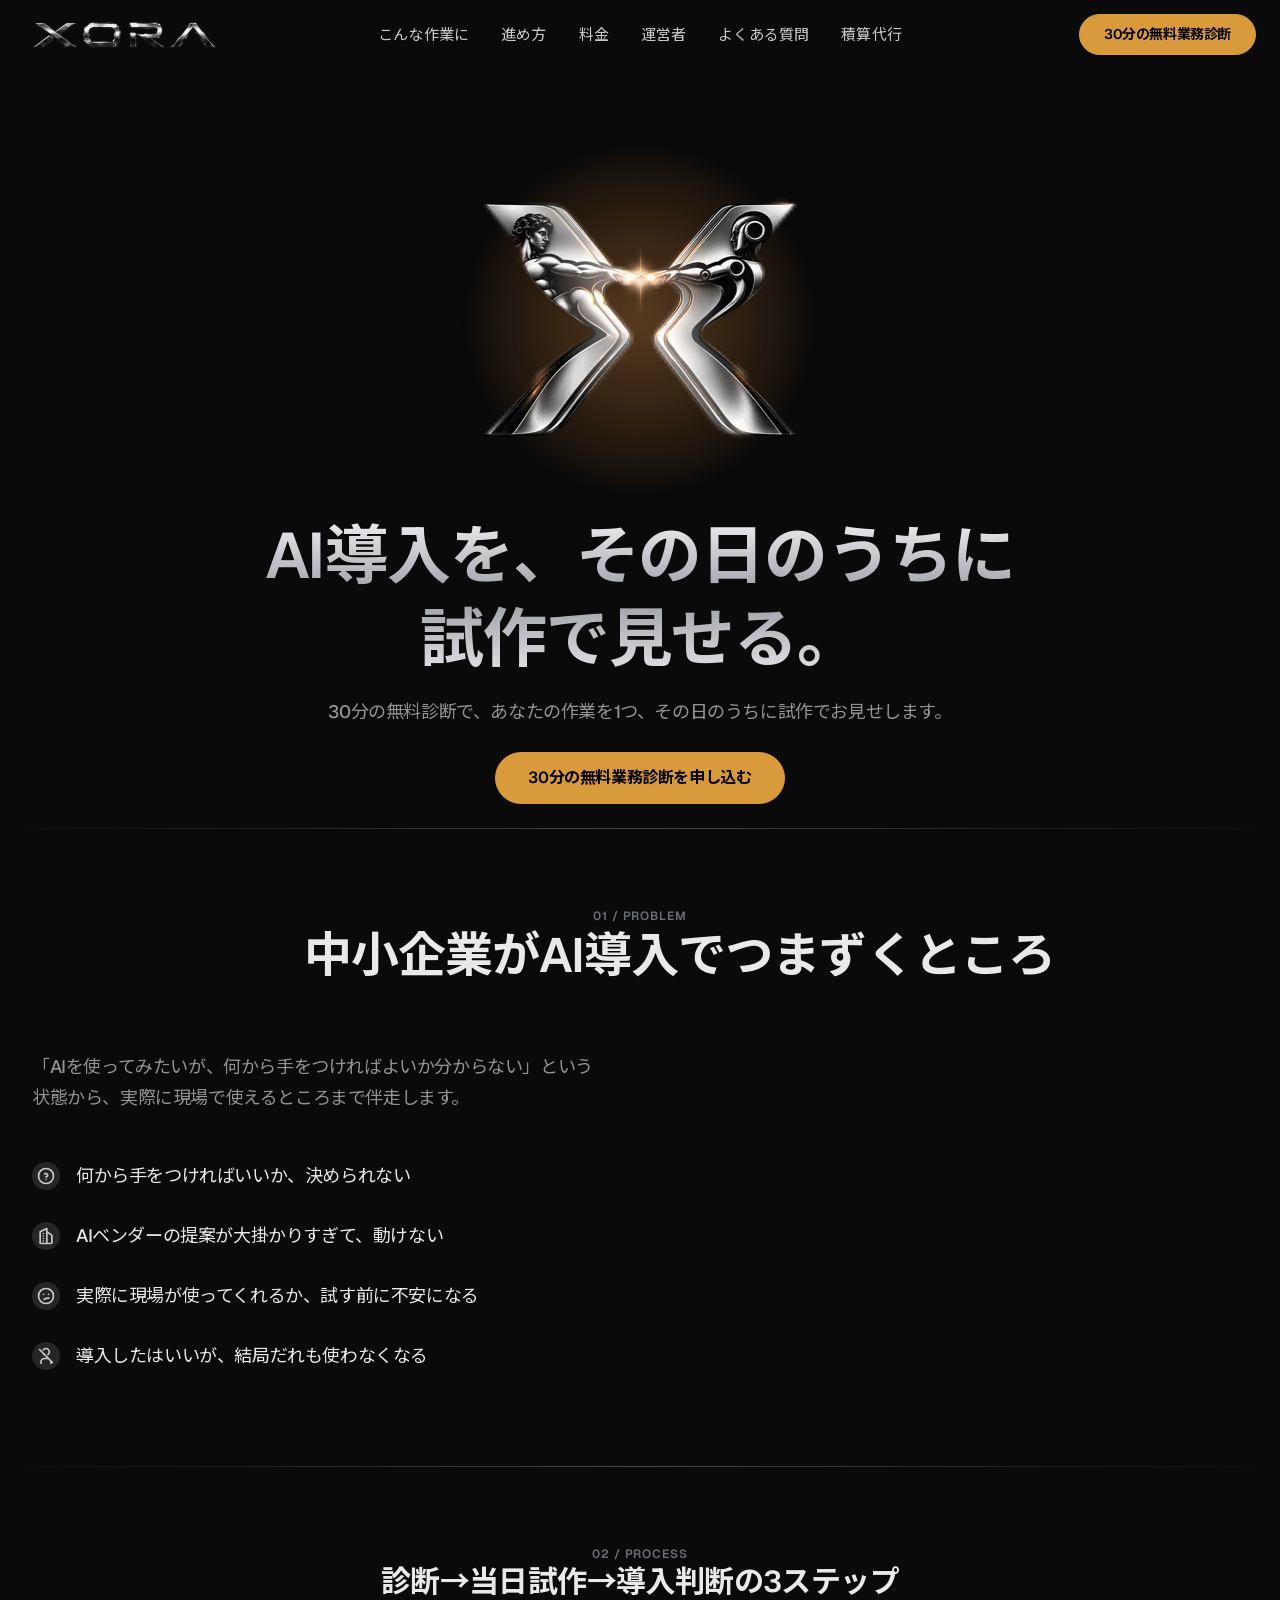
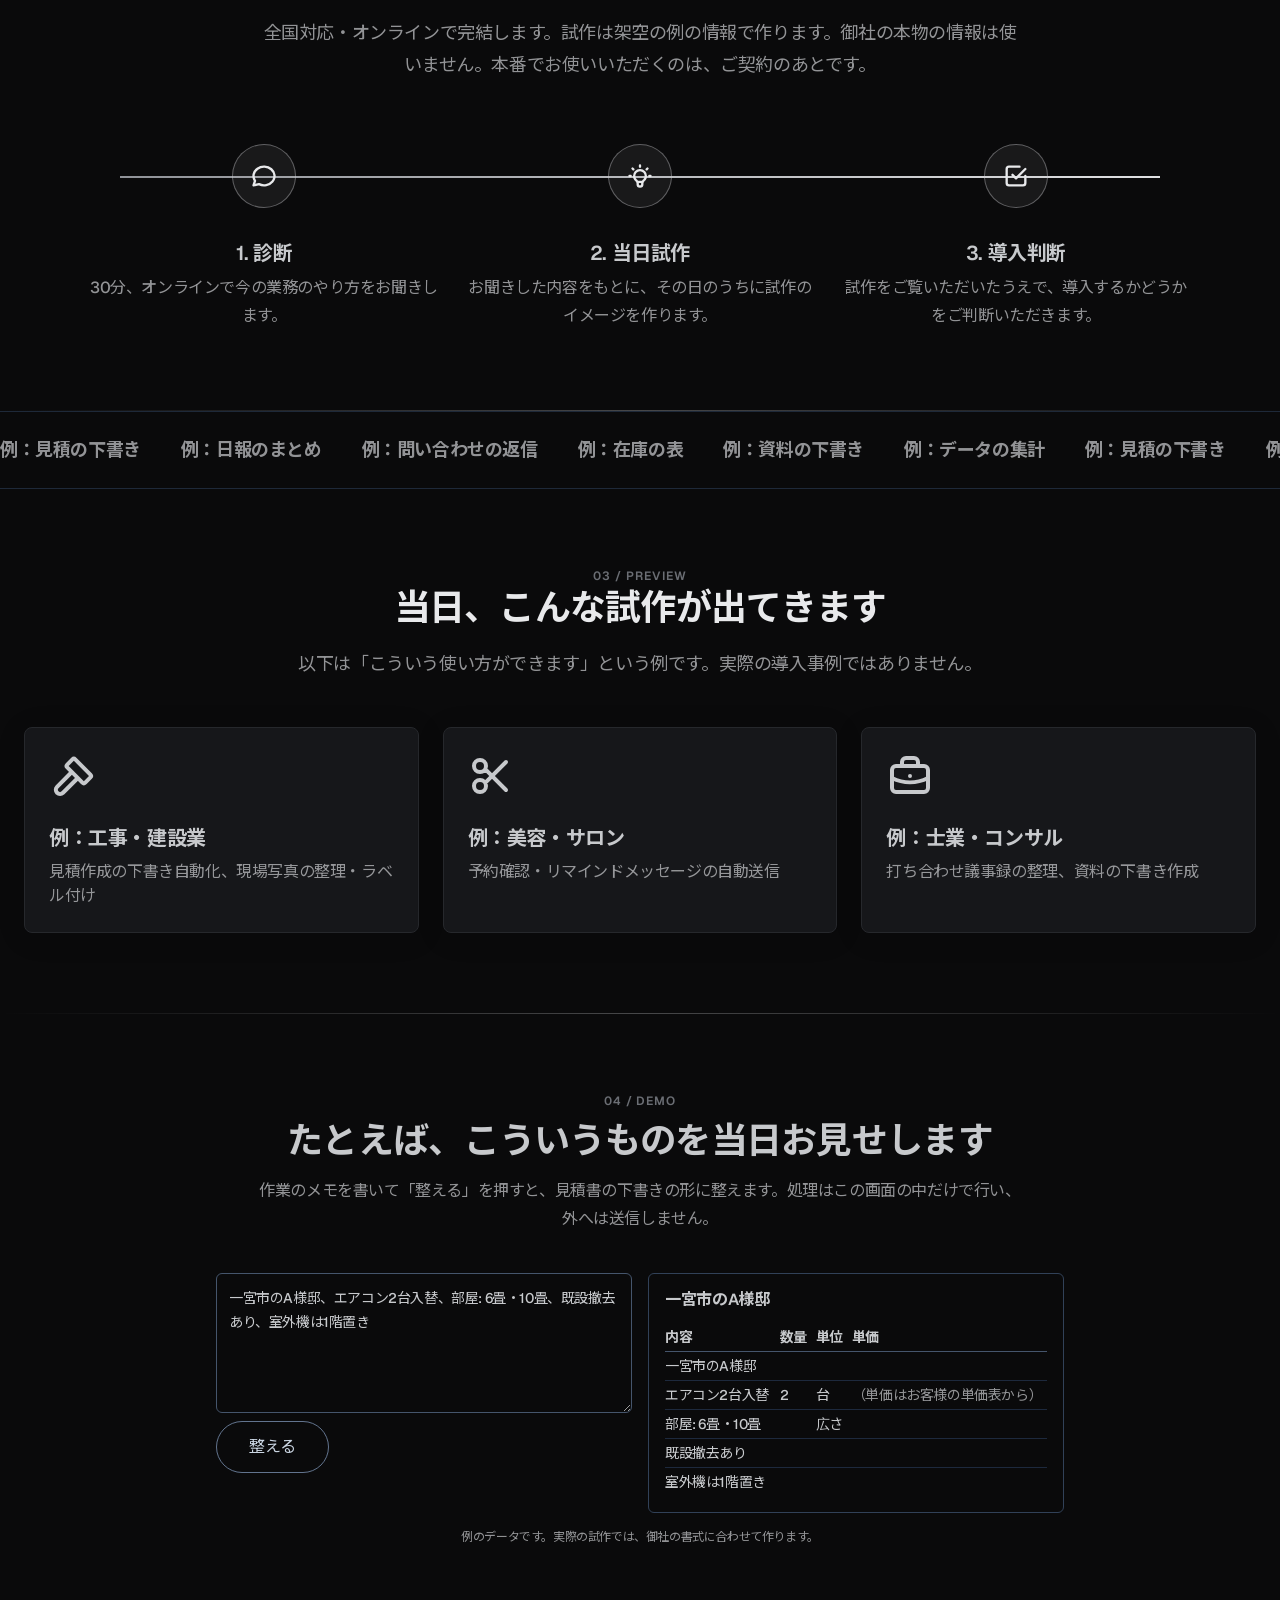
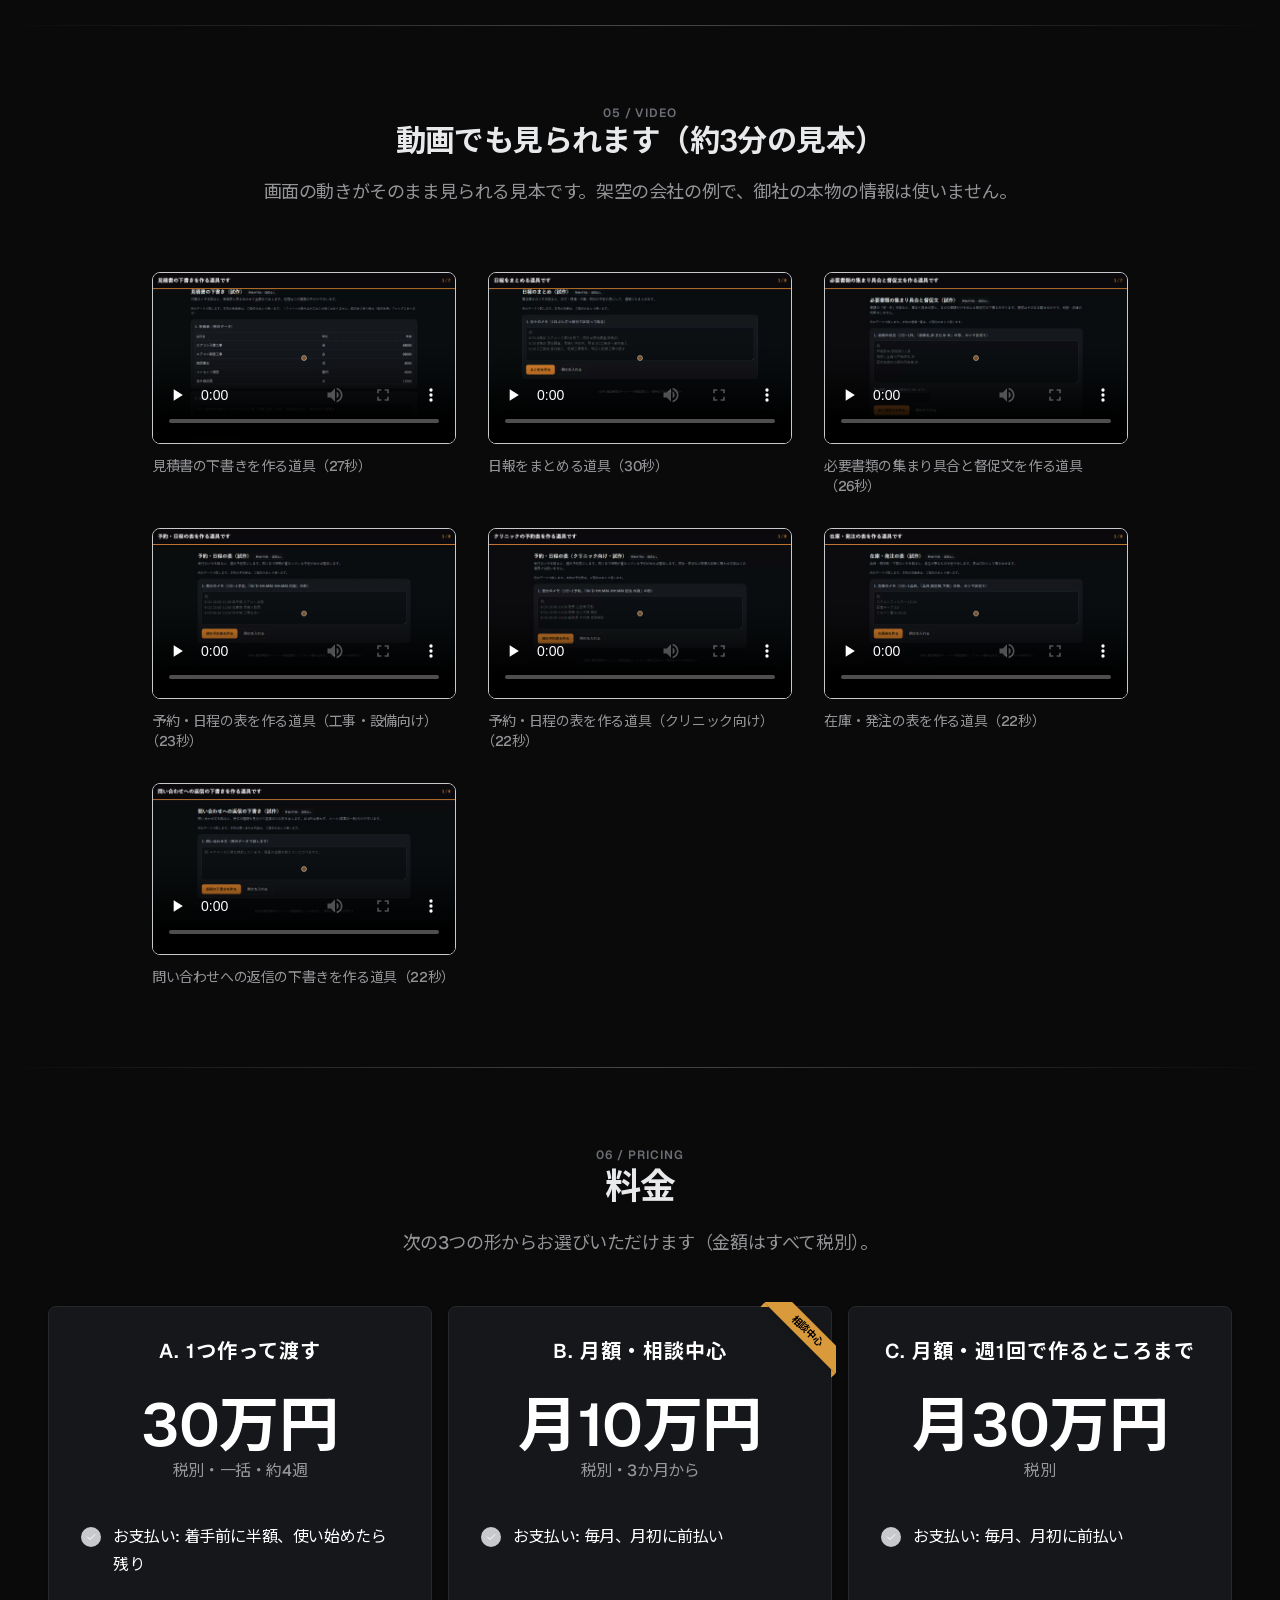
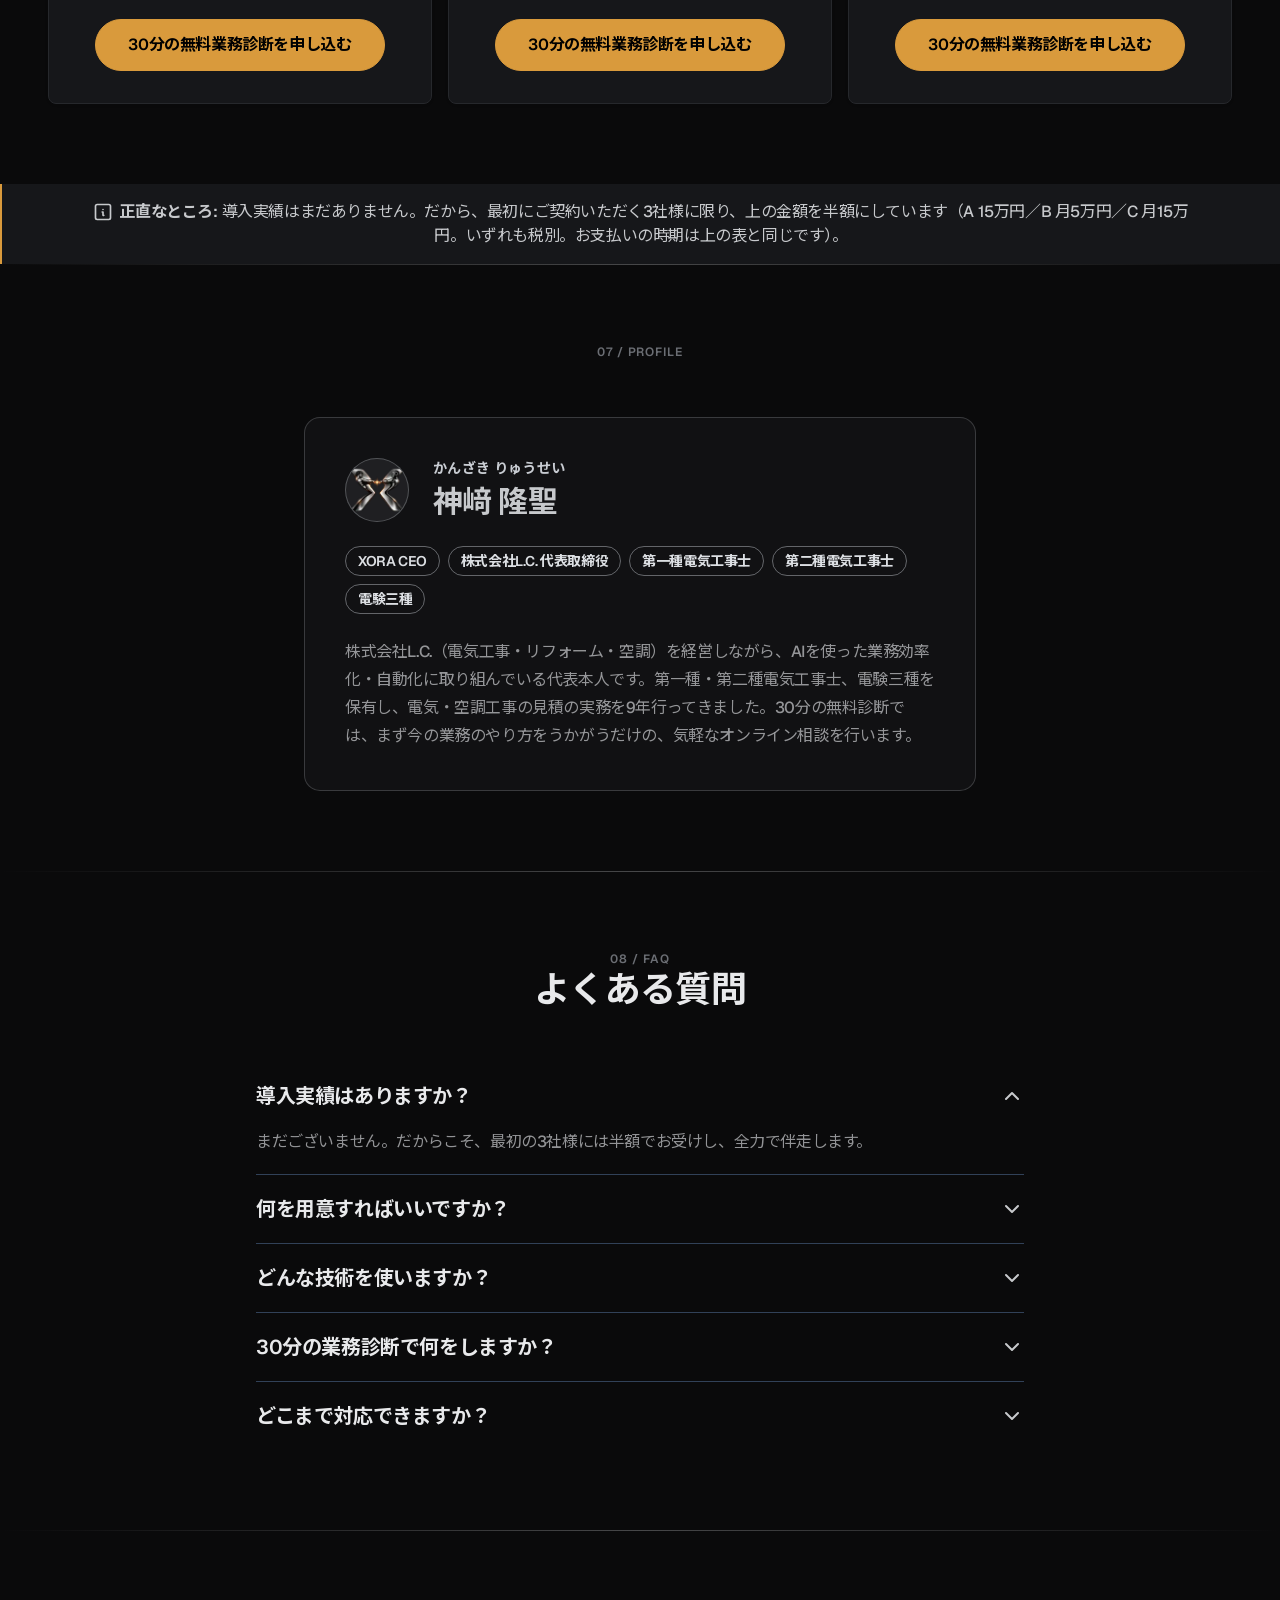
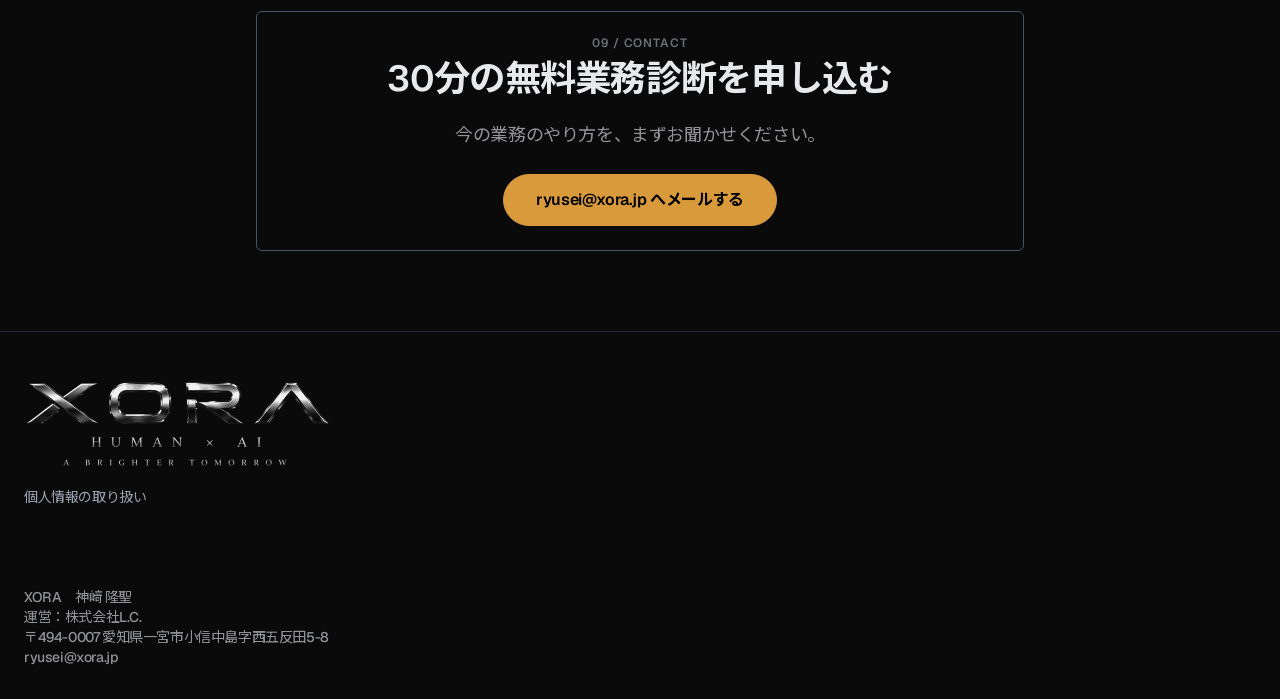
==== commit 274f384b: "積算・takeoffページ、データ削除のタイミングと英語の主語を統一" ====
--- a/index.html
+++ b/index.html
@@ -1 +1 @@
-<!DOCTYPE html><html class="2xl:text-[20px]" dir="ltr" lang="ja"><head><meta charset="UTF-8"><meta content="width=device-width,initial-scale=1" name="viewport"><link href="/_astro/favicon.DbKvJVLX.ico" rel="shortcut icon"><link href="/_astro/favicon.0BvbYw01.svg" rel="icon" type="image/svg+xml"><link href="/_astro/favicon.0BvbYw01.svg" rel="mask-icon" color="#8D46E7"><link href="/_astro/apple-touch-icon.BpX2yTqa.png" rel="apple-touch-icon" sizes="180x180"><style>@font-face{font-family:'Noto Sans JP Subset';src:url('/_astro/noto-sans-jp-400.subset.CLP8Mcug.woff2') format('woff2');font-weight:400;font-style:normal;font-display:swap}@font-face{font-family:'Noto Sans JP Subset';src:url('/_astro/noto-sans-jp-700.subset.B0Z0DvBV.woff2') format('woff2');font-weight:700;font-style:normal;font-display:swap}:root{--font-noto-jp:'Noto Sans JP Subset',sans-serif}</style><link href="/_astro/noto-sans-jp-700.subset.B0Z0DvBV.woff2" rel="preload" type="font/woff2" as="font" crossorigin><style>@font-face{font-family:Geist-50df8a5a4f3c62e2;src:url("/_astro/fonts/b747baca4820a9ba.woff2") format("woff2");font-display:swap;unicode-range:U+0000-00FF,U+0131,U+0152-0153,U+02BB-02BC,U+02C6,U+02DA,U+02DC,U+0304,U+0308,U+0329,U+2000-206F,U+20AC,U+2122,U+2191,U+2193,U+2212,U+2215,U+FEFF,U+FFFD;font-weight:500;font-style:normal}@font-face{font-family:Geist-50df8a5a4f3c62e2;src:url("/_astro/fonts/7bcced271b45f73d.woff2") format("woff2");font-display:swap;unicode-range:U+0000-00FF,U+0131,U+0152-0153,U+02BB-02BC,U+02C6,U+02DA,U+02DC,U+0304,U+0308,U+0329,U+2000-206F,U+20AC,U+2122,U+2191,U+2193,U+2212,U+2215,U+FEFF,U+FFFD;font-weight:600;font-style:normal}:root{--font-geist:Geist-50df8a5a4f3c62e2}</style><link href="/_astro/fonts/b747baca4820a9ba.woff2" rel="preload" type="font/woff2" as="font" crossorigin><link href="/_astro/fonts/7bcced271b45f73d.woff2" rel="preload" type="font/woff2" as="font" crossorigin><style>:root{--aw-font-sans:var(--font-geist),var(--font-noto-jp);--aw-font-serif:var(--font-geist),var(--font-noto-jp);--aw-font-heading:var(--font-geist),var(--font-noto-jp);--aw-color-primary:rgb(199 201 204);--aw-color-secondary:rgb(199 201 204);--aw-color-accent:rgb(217 154 60);--aw-color-text-heading:rgb(232 233 235);--aw-color-text-default:rgb(199 201 204);--aw-color-text-muted:rgb(199 201 204 / 72%);--aw-color-bg-page:rgb(10 10 11);--aw-color-bg-page-dark:rgb(10 10 11);--aw-color-divider:rgb(22 23 26)}.dark{--aw-font-sans:var(--font-geist),var(--font-noto-jp);--aw-font-serif:var(--font-geist),var(--font-noto-jp);--aw-font-heading:var(--font-geist),var(--font-noto-jp);--aw-color-primary:rgb(199 201 204);--aw-color-secondary:rgb(199 201 204);--aw-color-accent:rgb(217 154 60);--aw-color-text-heading:rgb(232 233 235);--aw-color-text-default:rgb(199 201 204);--aw-color-text-muted:rgb(199 201 204 / 72%);--aw-color-bg-page:rgb(10 10 11);--aw-color-divider:rgb(22 23 26)}.font-heading{font-weight:700;letter-spacing:-.02em;line-height:1.3}h1,h2{word-break:normal;overflow-wrap:break-word}@media (min-width:640px){h1,h2{word-break:keep-all;overflow-wrap:normal}}body,html{overflow-x:clip}.hero__logo-glow{background:radial-gradient(circle,rgba(255,164,77,.32) 0,rgba(255,149,51,.14) 45%,rgba(255,149,51,0) 75%);filter:blur(6px);animation:hero-logo-pulse 4s ease-in-out infinite}.hero-chrome-text{background:linear-gradient(180deg,#f2f3f5 0,#9a9da3 50%,#e8e9eb 100%);-webkit-background-clip:text;background-clip:text;color:transparent}.hero__logo-sheen-mask{transition:opacity .4s ease}.hero__logo-shape-mask{-webkit-mask-image:var(--hero-logo-mask-url);mask-image:var(--hero-logo-mask-url);-webkit-mask-repeat:no-repeat;mask-repeat:no-repeat;-webkit-mask-size:100% 100%;mask-size:100% 100%;-webkit-mask-position:center;mask-position:center}.hero__logo-sheen-gradient{background:linear-gradient(75deg,transparent 42%,rgba(255,255,255,.5) 48%,rgba(255,255,255,.85) 50%,rgba(255,255,255,.5) 52%,transparent 58%);mix-blend-mode:screen;animation:hero-sheen-sweep 9s ease-in-out infinite;will-change:transform}@keyframes hero-sheen-sweep{0%{transform:translateX(-30%)}100%,50%{transform:translateX(30%)}}@media (prefers-reduced-motion:reduce){.hero__logo-sheen-gradient{display:none}}.hero__split-half{opacity:0;transition:opacity .3s ease;will-change:transform}.hero__split-wrap--left{clip-path:inset(0 50% 0 0)}.hero__split-wrap--right{clip-path:inset(0 0 0 50%)}#hero-logo-stage.hero__split-ready .hero__split-half{opacity:1}.cta-amber-burst{width:220px;height:220px;max-width:90vw;border-radius:9999px;background:radial-gradient(circle,rgba(255,164,77,.35) 0,rgba(255,149,51,.12) 45%,rgba(255,149,51,0) 75%);opacity:0;transform:scale(.6);filter:blur(4px)}.cta-amber-burst--play{animation:cta-amber-burst-play .9s ease-out forwards}@keyframes cta-amber-burst-play{0%{opacity:0;transform:scale(.6)}40%{opacity:1;transform:scale(1.15)}100%{opacity:0;transform:scale(1.4)}}@media (prefers-reduced-motion:reduce){.cta-amber-burst--play{animation:none}}.section-hairline{height:1px;background:linear-gradient(90deg,transparent,rgba(199,201,204,.32) 50%,transparent)}.section-gauge{color:#6b6e74;letter-spacing:.08em}@keyframes hero-logo-pulse{0%,100%{opacity:.55;transform:scale(.96)}50%{opacity:.85;transform:scale(1.04)}}@media (prefers-reduced-motion:reduce){.hero__logo-glow{animation:none;opacity:.8}}.dayflow__track{background:rgba(199,201,204,.22)}.dayflow__fill{background:linear-gradient(90deg,rgba(154,157,163,.9),rgba(232,233,235,.95));transition:transform 1.3s ease}.dayflow__fill--y{background:linear-gradient(180deg,rgba(154,157,163,.9),rgba(232,233,235,.95))}.dayflow__node{background:rgba(199,201,204,.08);border:1px solid rgba(199,201,204,.4);color:#e8e9eb}.profile-card{background:rgba(120,128,138,.05);border:1px solid rgba(120,128,138,.28)}.dark .profile-card{background:rgba(200,204,210,.04);border:1px solid rgba(200,204,210,.22)}.profile-card__logo{background:rgba(120,128,138,.1);border:1px solid rgba(120,128,138,.35)}.dark .profile-card__logo{background:rgba(200,204,210,.08);border:1px solid rgba(200,204,210,.3)}.profile-card__kana{color:#78808a}.dark .profile-card__kana{color:#c8ccd2}.profile-card__badge{background:0 0;border:1px solid rgba(120,128,138,.5);color:#50565e}.dark .profile-card__badge{border:1px solid rgba(200,204,210,.45);color:#dcdfe3}.story-scene .dayflow__node{transition:background-color .5s ease,border-color .5s ease,color .5s ease,transform .5s ease}.story-scene.is-active .dayflow__node{background:rgb(217 154 60 / 16%);border-color:rgb(217 154 60 / 55%);color:#e8e9eb;transform:scale(1.08)}@media (prefers-reduced-motion:reduce){.story-scene .dayflow__node{transition:none}.story-scene.is-active .dayflow__node{transform:none}}</style><script>!function(){const e="dark:only";function t(e){document.documentElement.classList["dark"===e?"add":"remove"]("dark")}function a(){return e&&e.endsWith(":only")||!localStorage.theme?e.replace(":only",""):"dark"===localStorage.theme||!("theme"in localStorage)&&window.matchMedia("(prefers-color-scheme: dark)").matches?"dark":"light"}t(a()),document.addEventListener("astro:after-swap",()=>t(a()))}()</script><title>XORA｜中小企業のAI導入伴走。無料相談30分→当日に試作を確認</title><link href="https://xora.jp/" rel="canonical"><meta content="AI導入の相談先を探している中小企業向け。XORAは30分の無料診断のあと、当日中に試作(プロトタイプ)を作って見せる伴走型のAI導入支援サービスです。全国対応・オンライン。" name="description"><meta content="index, follow" name="robots"><meta content="XORA｜中小企業のAI導入伴走。無料相談30分→当日に試作を確認" property="og:title"><meta content="website" property="og:type"><meta content="https://xora.jp/_astro/og-xora.CJPqek1R_Z2jTxKo.jpg" property="og:image"><meta content="https://xora.jp/" property="og:url"><meta content="AI導入の相談先を探している中小企業向け。XORAは30分の無料診断のあと、当日中に試作(プロトタイプ)を作って見せる伴走型のAI導入支援サービスです。全国対応・オンライン。" property="og:description"><meta content="ja" property="og:locale"><meta content="XORA" property="og:site_name"><meta content="https://xora.jp/_astro/og-xora.CJPqek1R_Z2jTxKo.jpg" property="og:image:url"><meta content="1200" property="og:image:width"><meta content="626" property="og:image:height"><meta content="XORA｜中小企業のAI導入伴走。無料相談30分→当日に試作を確認" property="og:image:alt"><meta content="summary_large_image" name="twitter:card"><script data-id id="ga-init">if(document.getElementById("ga-init").dataset.id){var d=document.getElementById("ga-init").dataset.id;window.dataLayer=window.dataLayer||[],window.gtag=function(){dataLayer.push(arguments)},window.gtag("js",new Date),window.gtag("config",d)}</script><script type="application/ld+json">{"@context":"https://schema.org","@type":"ProfessionalService","name":"XORA","url":"https://xora.jp/","description":"AI導入の相談先を探している中小企業向け。XORAは30分の無料診断のあと、当日中に試作(プロトタイプ)を作って見せる伴走型のAI導入支援サービスです。全国対応・オンライン。","email":"ryusei@xora.jp","areaServed":"JP","address":{"@type":"PostalAddress","streetAddress":"小信中島字西五反田5-8","addressLocality":"一宮市","addressRegion":"愛知県","postalCode":"494-0007","addressCountry":"JP"}}</script><link href="https://xora.jp/" rel="alternate" hreflang="ja"><link href="https://xora.jp/en/" rel="alternate" hreflang="en"><link href="https://xora.jp/" rel="alternate" hreflang="x-default"><link href="/_astro/Layout.C4gorUvE.css" rel="stylesheet"><style>@keyframes astroFadeInOut{0%{opacity:1}to{opacity:0}}@keyframes astroFadeIn{0%{opacity:0;mix-blend-mode:plus-lighter}to{opacity:1;mix-blend-mode:plus-lighter}}@keyframes astroFadeOut{0%{opacity:1;mix-blend-mode:plus-lighter}to{opacity:0;mix-blend-mode:plus-lighter}}@keyframes astroSlideFromRight{0%{transform:translate(100%)}}@keyframes astroSlideFromLeft{0%{transform:translate(-100%)}}@keyframes astroSlideToRight{to{transform:translate(100%)}}@keyframes astroSlideToLeft{to{transform:translate(-100%)}}@media (prefers-reduced-motion){::view-transition-group(*),::view-transition-new(*),::view-transition-old(*),[data-astro-transition-scope]{animation:none!important}}aw-header[data-astro-cid-nswrv7r3],aw-theme-toggle[data-astro-cid-4vhgjfnb]{display:contents}aw-pricing[data-astro-cid-dasjktz7]{display:block}aw-pricing[data-astro-cid-dasjktz7][data-billing=monthly] .aw-price-yearly[data-astro-cid-dasjktz7],aw-pricing[data-astro-cid-dasjktz7][data-billing=yearly] .aw-price-monthly[data-astro-cid-dasjktz7]{display:none}</style><script type="module" src="/_astro/page.BS6wqQC3.js"></script></head><body class="flex flex-col antialiased bg-page min-h-screen text-default tracking-tight"><script type="module">var e=class extends HTMLElement{connectedCallback(){this.querySelector("[data-aw-toggle-color-scheme]")?.addEventListener("click",()=>{let e=document.documentElement.classList.toggle("dark");localStorage.theme=e?"dark":"light",document.dispatchEvent(new CustomEvent("aw:theme-change"))})}};customElements.get("aw-theme-toggle")||customElements.define("aw-theme-toggle",e)</script><aw-header data-astro-cid-nswrv7r3="true" data-astro-transition-persist="header-7acvo4"><header class="w-full mx-auto border-b border-gray-50/0 ease-in-out flex-none sticky top-0 transition-[opacity] z-40" data-astro-cid-nswrv7r3 data-aw-sticky-header="true" id="header"><div class="absolute inset-0" data-astro-cid-nswrv7r3></div><div class="relative mx-auto w-full max-w-7xl lg:grid lg:grid-cols-3 lg:items-center lg:px-6 px-3 py-3 text-default" data-astro-cid-nswrv7r3><div class="flex justify-between" data-astro-cid-nswrv7r3><a href="/" class="flex items-center" data-astro-cid-nswrv7r3><picture class="rtl:ml-0 ml-2 rtl:mr-2 inline-flex items-center"><source type="image/webp" srcset="/_astro/xora-wordmark-56.b6u-JX5U.webp 2x, /_astro/xora-wordmark-84.CF1OAnTA.webp 3x"><img alt="XORA" class="h-[22px] md:h-[28px] w-auto" decoding="async" loading="eager" height="28" src="/_astro/xora-wordmark-56.BvOhzJHG.png" width="185" fetchpriority="low" srcset="/_astro/xora-wordmark-56.BvOhzJHG.png 2x, /_astro/xora-wordmark-84.zB8bDM0I.png 3x"></picture></a><div class="flex items-center lg:hidden" data-astro-cid-nswrv7r3><button class="flex items-center justify-center cursor-pointer flex-col group h-12 rounded w-12" type="button" aria-expanded="false" aria-label="Toggle Menu" data-aw-toggle-menu><span class="sr-only">Toggle Menu</span><span class="rounded-full bg-black dark:bg-white duration-200 ease h-0.5 my-1 opacity-80 transform transition w-6 group-[.expanded]:rotate-45 group-[.expanded]:translate-y-2.5" aria-hidden="true"></span><span class="rounded-full bg-black dark:bg-white duration-200 ease h-0.5 my-1 opacity-80 transform transition w-6 group-[.expanded]:opacity-0" aria-hidden="true"></span><span class="rounded-full bg-black dark:bg-white duration-200 ease h-0.5 my-1 opacity-80 transform transition w-6 group-[.expanded]:-rotate-45 group-[.expanded]:-translate-y-2.5" aria-hidden="true"></span></button></div></div><nav aria-label="Main navigation" class="w-full items-center lg:w-auto hidden lg:flex lg:justify-self-center lg:mx-5 lg:overflow-visible overflow-x-hidden overflow-y-auto text-default" data-astro-cid-nswrv7r3><ul class="flex flex-col w-full font-medium lg:flex-row lg:justify-center lg:self-center lg:text-[0.9375rem] lg:w-auto text-xl tracking-[0.01rem]" data-astro-cid-nswrv7r3><li class data-astro-cid-nswrv7r3><a href="/#problem" class="flex items-center dark:hover:text-white hover:text-link px-4 py-3 whitespace-nowrap" data-astro-cid-nswrv7r3>こんな作業に</a></li><li class data-astro-cid-nswrv7r3><a href="/#steps3" class="flex items-center dark:hover:text-white hover:text-link px-4 py-3 whitespace-nowrap" data-astro-cid-nswrv7r3>進め方</a></li><li class data-astro-cid-nswrv7r3><a href="/#pricing" class="flex items-center dark:hover:text-white hover:text-link px-4 py-3 whitespace-nowrap" data-astro-cid-nswrv7r3>料金</a></li><li class data-astro-cid-nswrv7r3><a href="/#profile" class="flex items-center dark:hover:text-white hover:text-link px-4 py-3 whitespace-nowrap" data-astro-cid-nswrv7r3>運営者</a></li><li class data-astro-cid-nswrv7r3><a href="/#faq" class="flex items-center dark:hover:text-white hover:text-link px-4 py-3 whitespace-nowrap" data-astro-cid-nswrv7r3>よくある質問</a></li><li class data-astro-cid-nswrv7r3><a href="/sekisan/" class="flex items-center dark:hover:text-white hover:text-link px-4 py-3 whitespace-nowrap" data-astro-cid-nswrv7r3>積算代行</a></li></ul></nav><div class="w-full items-center lg:w-auto hidden lg:flex bottom-0 fixed justify-end left-0 lg:justify-self-end lg:mb-0 lg:p-0 lg:self-center lg:static p-3 rtl:left-auto rtl:right-0" data-astro-cid-nswrv7r3><div class="flex items-center justify-between lg:w-auto w-full" data-astro-cid-nswrv7r3><div class="flex" data-astro-cid-nswrv7r3></div><span class="rtl:ml-0 ml-4 rtl:mr-4" data-astro-cid-nswrv7r3><a href="/#contact" class="font-semibold btn-primary lg:px-6 ml-2 px-5.5 py-2.5 shadow-none text-sm w-auto" data-astro-cid-nswrv7r3="true">30分の無料業務診断</a></span></div></div></div></header></aw-header><script type="module">var e=class extends HTMLElement{onScroll;mql;onMqlChange;onPageLoad=()=>{this.updateActiveLinks(),this.closeOpenDropdown()};connectedCallback(){let e=this.querySelector("#header"),t=this.querySelector("[data-aw-toggle-menu]"),s=this.querySelector("#header nav"),a=this.querySelector("#header > div > div:last-child");this.updateActiveLinks(),document.addEventListener("astro:page-load",this.onPageLoad);let n=()=>{t?.classList.remove("expanded"),t?.setAttribute("aria-expanded","false"),document.body.classList.remove("overflow-hidden"),e?.classList.remove("h-screen","expanded","bg-page"),s?.classList.add("hidden"),a?.classList.add("hidden")};if(t?.addEventListener("click",()=>{let n=t.classList.toggle("expanded");t.setAttribute("aria-expanded",String(n)),document.body.classList.toggle("overflow-hidden"),e?.classList.toggle("h-screen"),e?.classList.toggle("expanded"),e?.classList.toggle("bg-page"),s?.classList.toggle("hidden"),a?.classList.toggle("hidden")}),s?.addEventListener("click",n),s?.addEventListener("click",e=>{let t=e.target?.closest(".dropdown-menu a");t&&t.blur()}),this.mql=window.matchMedia("(max-width: 1023px)"),this.onMqlChange=()=>n(),this.mql.addEventListener("change",this.onMqlChange),e?.hasAttribute("data-aw-sticky-header")){let t=!1,s=()=>{window.scrollY>60?e.classList.add("scroll"):e.classList.remove("scroll"),t=!1};this.onScroll=()=>{t||=(window.requestAnimationFrame(s),!0)},s(),document.addEventListener("scroll",this.onScroll,{passive:!0})}document.documentElement.classList.add("motion-safe:scroll-smooth")}disconnectedCallback(){this.onScroll&&document.removeEventListener("scroll",this.onScroll),this.mql&&this.onMqlChange&&this.mql.removeEventListener("change",this.onMqlChange),document.removeEventListener("astro:page-load",this.onPageLoad)}closeOpenDropdown(){let e=document.activeElement;e&&this.contains(e)&&e.closest(".dropdown")&&e.blur()}updateActiveLinks(){let e=e=>"/"+e.replace(/^\/+|\/+$/g,""),t=e(window.location.pathname);this.querySelectorAll("nav a[href]").forEach(s=>{let a=new URL(s.href,window.location.href),n=a.origin===window.location.origin&&!a.hash&&!s.getAttribute("href")?.startsWith("#");s.classList.toggle("aw-link-active",n&&e(a.pathname)===t)})}};customElements.get("aw-header")||customElements.define("aw-header",e)</script><main class="flex-1"><section class="flex items-center relative bg-page md:-mt-[76px] md:min-h-[720px] min-h-[560px] not-prose overflow-hidden sm:min-h-[640px]"><div class="relative mx-auto px-4 max-w-7xl sm:px-6 w-full"><div class="pointer-events-none md:pt-[76px] pt-0"></div><div class="md:pb-6 md:pt-20 pb-4 pt-12"><div class="text-center max-w-5xl mx-auto"><div class="flex items-center justify-center relative aspect-square intersect-once intersect-quarter max-w-[220px] mb-6 md:max-w-[340px] motion-safe:md:intersect:animate-fade motion-safe:md:opacity-0 mx-auto sm:max-w-[280px] w-full" id="hero-logo-stage" data-logo-url="/_astro/xora-logo.BvA4_ftd_Z1buG9q.webp" data-normal-url="/_astro/xora-logo-normal.B0UNLQ_i_2ps8GI.webp"><span class="absolute inset-0 h-full w-full hero__logo-glow m-auto rounded-full" aria-hidden="true" id="hero-logo-glow"></span><img alt="XORAのロゴ" class="relative h-auto w-full" decoding="async" loading="eager" height="340" src="/_astro/xora-logo.BvA4_ftd_1e8cq8.webp" width="340" fetchpriority="high" id="hero-logo-img"><span class="absolute inset-0 pointer-events-none hero__logo-shape-mask overflow-hidden hero__split-wrap hero__split-wrap--left" style="--hero-logo-mask-url:url(/_astro/xora-logo.BvA4_ftd_Z2rB6t4.webp)" aria-hidden="true"><img alt="" class="absolute inset-0 h-full w-full hero__split-half" decoding="async" loading="lazy" id="hero-logo-left"></span><span class="absolute inset-0 pointer-events-none hero__logo-shape-mask overflow-hidden hero__split-wrap hero__split-wrap--right" style="--hero-logo-mask-url:url(/_astro/xora-logo.BvA4_ftd_Z2rB6t4.webp)" aria-hidden="true"><img alt="" class="absolute inset-0 h-full w-full hero__split-half" decoding="async" loading="lazy" id="hero-logo-right"></span><span class="absolute inset-0 pointer-events-none hero__logo-shape-mask overflow-hidden hero__logo-sheen-mask rounded-lg" style="--hero-logo-mask-url:url(/_astro/xora-logo.BvA4_ftd_Z2rB6t4.webp)" aria-hidden="true" id="hero-logo-sheen"><span class="absolute -inset-x-full hero__logo-sheen-gradient inset-y-0"></span></span><canvas aria-hidden="true" class="absolute inset-0 h-full w-full duration-[600ms] opacity-0 transition-opacity" id="hero-logo-canvas"></canvas></div><h1 class="intersect-once motion-safe:md:intersect:animate-fade motion-safe:md:opacity-0 intersect-quarter font-heading hero-chrome-text mb-4 text-[clamp(2rem,1.1rem+4.2vw,4rem)]"><span class="inline-block" style="word-break:keep-all">AI導入を、</span><wbr/><span class="inline-block" style="word-break:keep-all">その日のうちに</span><wbr/><span class="inline-block" style="word-break:keep-all">試作で見せる。</span></h1><div class="max-w-2xl mx-auto"><p class="text-muted leading-[1.75] md:text-lg text-base intersect-once intersect-quarter mb-6 motion-safe:md:intersect:animate-fade motion-safe:md:opacity-0"><span class="inline-block" style="word-break:keep-all">30分の無料診断で、</span><wbr/><span class="inline-block" style="word-break:keep-all">あなたの作業を1つ、</span><wbr/><span class="inline-block" style="word-break:keep-all">その日のうちに</span><wbr/><span class="inline-block" style="word-break:keep-all">試作でお見せします。</span></p><div class="flex flex-col intersect-once intersect-quarter motion-safe:md:intersect:animate-fade motion-safe:md:opacity-0 flex-nowrap gap-4 m-auto max-w-xs sm:flex-row sm:justify-center sm:max-w-md"><div class="flex justify-center w-full sm:w-auto"><a href="#contact" class="btn-primary">30分の無料業務診断を申し込む</a></div></div></div></div></div></div></section><script type="module" src="/_astro/HeroText.astro_astro_type_script_index_0_lang.lw7HTZ26.js"></script><div class="section-hairline" aria-hidden="true"></div><section class="relative not-prose scroll-mt-[72px]" id="problem"><div class="absolute inset-0 pointer-events-none -z-[1]" aria-hidden="true"><div class="absolute inset-0"></div></div><div class="relative intersect-once intersect-quarter motion-safe:md:intersect:animate-fade motion-safe:md:opacity-0 intersect-no-queue mx-auto px-4 lg:py-20 md:px-6 md:py-16 py-12 text-default max-w-7xl"><div class="text-center md:mx-auto mb-8 md:mb-12 lg:max-w-2xl max-w-xl sm:mx-auto"><p class="font-bold uppercase text-base text-secondary tracking-wide"><span class="font-heading block section-gauge text-xs">01 / PROBLEM</span></p><h2 class="font-heading font-bold leading-tighter text-balance text-heading tracking-tighter mb-4 text-[clamp(1.5rem,1rem+3vw,3rem)]">中小企業がAI導入で<br class="sm:hidden">つまずくところ</h2></div><div class="py-4 mx-auto max-w-7xl md:px-2 px-0"><div class="md:flex md:gap-16"><div class="md:basis-1/2 self-center"><div class="text-muted leading-[1.75] md:text-lg text-base mb-12">「AIを使ってみたいが、何から手をつければよいか分からない」という状態から、実際に現場で使えるところまで伴走します。</div><div class="grid gap-8 gap-y-4 md:gap-y-8 mx-auto"><div class="intersect-once motion-safe:md:intersect:animate-fade motion-safe:md:opacity-0"><div class="flex flex-row max-w-none"><div class="flex justify-center shrink-0"><svg class="flex items-center justify-center rounded-full bg-primary/15 h-7 mr-2 p-1 rtl:ml-2 rtl:mr-0 text-primary w-7" data-icon="tabler:help-circle" height="1em" viewBox="0 0 24 24" width="1em"><symbol id="ai:tabler:help-circle"><g fill="none" stroke="currentColor" stroke-linecap="round" stroke-linejoin="round" stroke-width="2"><path d="M3 12a9 9 0 1 0 18 0a9 9 0 0 0-18 0m9 4v.01"/><path d="M12 13a2 2 0 0 0 .914-3.782a1.98 1.98 0 0 0-2.414.483"/></g></symbol><use href="#ai:tabler:help-circle"></use></svg></div><div class="min-w-0 mt-0.5"><h3 class="leading-6 font-medium ml-2 rtl:ml-0 rtl:mr-2 text-heading text-lg">何から手をつければいいか、決められない</h3></div></div></div><div class="intersect-once motion-safe:md:intersect:animate-fade motion-safe:md:opacity-0"><div class="flex flex-row max-w-none"><div class="flex justify-center shrink-0"><svg class="flex items-center justify-center rounded-full bg-primary/15 h-7 mr-2 p-1 rtl:ml-2 rtl:mr-0 text-primary w-7" data-icon="tabler:building-skyscraper" height="1em" viewBox="0 0 24 24" width="1em"><symbol id="ai:tabler:building-skyscraper"><path d="M3 21h18M5 21V7l8-4v18m6 0V11l-6-4M9 9v.01M9 12v.01M9 15v.01M9 18v.01" fill="none" stroke="currentColor" stroke-linecap="round" stroke-linejoin="round" stroke-width="2"/></symbol><use href="#ai:tabler:building-skyscraper"></use></svg></div><div class="min-w-0 mt-0.5"><h3 class="leading-6 font-medium ml-2 rtl:ml-0 rtl:mr-2 text-heading text-lg">AIベンダーの提案が大掛かりすぎて、動けない</h3></div></div></div><div class="intersect-once motion-safe:md:intersect:animate-fade motion-safe:md:opacity-0"><div class="flex flex-row max-w-none"><div class="flex justify-center shrink-0"><svg class="flex items-center justify-center rounded-full bg-primary/15 h-7 mr-2 p-1 rtl:ml-2 rtl:mr-0 text-primary w-7" data-icon="tabler:mood-confuzed" height="1em" viewBox="0 0 24 24" width="1em"><symbol id="ai:tabler:mood-confuzed"><g fill="none" stroke="currentColor" stroke-linecap="round" stroke-linejoin="round" stroke-width="2"><path d="M3 12a9 9 0 1 0 18 0a9 9 0 1 0-18 0m6-2h.01M15 10h.01"/><path d="M9.5 16a10 10 0 0 1 6-1.5"/></g></symbol><use href="#ai:tabler:mood-confuzed"></use></svg></div><div class="min-w-0 mt-0.5"><h3 class="leading-6 font-medium ml-2 rtl:ml-0 rtl:mr-2 text-heading text-lg">実際に現場が使ってくれるか、試す前に不安になる</h3></div></div></div><div class="intersect-once motion-safe:md:intersect:animate-fade motion-safe:md:opacity-0"><div class="flex flex-row max-w-none"><div class="flex justify-center shrink-0"><svg class="flex items-center justify-center rounded-full bg-primary/15 h-7 mr-2 p-1 rtl:ml-2 rtl:mr-0 text-primary w-7" data-icon="tabler:user-off" height="1em" viewBox="0 0 24 24" width="1em"><symbol id="ai:tabler:user-off"><path d="M8.18 8.189a4.01 4.01 0 0 0 2.616 2.627m3.507-.545a4 4 0 1 0-5.59-5.552M6 21v-2a4 4 0 0 1 4-4h4c.412 0 .81.062 1.183.178m2.633 2.618c.12.38.184.785.184 1.204v2M3 3l18 18" fill="none" stroke="currentColor" stroke-linecap="round" stroke-linejoin="round" stroke-width="2"/></symbol><use href="#ai:tabler:user-off"></use></svg></div><div class="min-w-0 mt-0.5"><h3 class="leading-6 font-medium ml-2 rtl:ml-0 rtl:mr-2 text-heading text-lg">導入したはいいが、結局だれも使わなくなる</h3></div></div></div></div></div><div class="md:basis-1/2 md:mt-0 mt-10"></div></div></div></div></section><div class="section-hairline" aria-hidden="true"></div><section class="relative not-prose scroll-mt-[72px]" id="steps3"><div class="absolute inset-0 pointer-events-none -z-[1]" aria-hidden="true"><div class="absolute inset-0"></div></div><div class="relative intersect-once intersect-quarter motion-safe:md:intersect:animate-fade motion-safe:md:opacity-0 intersect-no-queue mx-auto px-4 lg:py-20 md:px-6 md:py-16 py-12 text-default max-w-6xl"><div class="text-center md:mx-auto max-w-3xl mb-12 md:mb-16 mx-auto"><p class="font-bold uppercase text-base text-secondary tracking-wide"><span class="font-heading block section-gauge text-xs">02 / PROCESS</span></p><h2 class="font-heading font-bold leading-tighter text-balance text-heading tracking-tighter mb-4 text-3xl">診断→当日試作→導入判断の3ステップ</h2><p class="text-muted leading-[1.75] md:text-lg text-base mt-4 text-pretty">全国対応・オンラインで完結します。試作は架空の例の情報で作ります。御社の本物の情報は使いません。本番でお使いいただくのは、ご契約のあとです。</p></div><div class="relative"><div class="absolute dayflow__track h-[2px] hidden inset-x-8 md:block top-8" aria-hidden="true"></div><div class="absolute dayflow__fill intersect-once intersect-quarter dayflow__fill--x h-[2px] hidden inset-x-8 md:block motion-safe:md:intersect:scale-x-100 origin-left scale-x-0 top-8" aria-hidden="true"></div><div class="absolute dayflow__track inset-y-4 left-8 md:hidden w-[2px]" aria-hidden="true"></div><div class="absolute dayflow__fill intersect-once intersect-quarter dayflow__fill--y inset-y-4 left-8 md:hidden motion-safe:intersect:scale-y-100 origin-top scale-y-0 w-[2px]" aria-hidden="true"></div><div class="relative gap-10 grid grid-cols-1 md:gap-6 md:grid-cols-3"><div class="flex relative gap-4 items-start md:flex-col md:items-center md:text-center story-scene"><span class="flex items-center justify-center rounded-full dayflow__node h-16 relative shrink-0 w-16 z-10"><svg class="h-7 w-7" data-icon="tabler:message-circle" height="1em" viewBox="0 0 24 24" width="1em"><symbol id="ai:tabler:message-circle"><path d="m3 20l1.3-3.9C1.976 12.663 2.874 8.228 6.4 5.726c3.526-2.501 8.59-2.296 11.845.48c3.255 2.777 3.695 7.266 1.029 10.501S11.659 20.922 7.7 19z" fill="none" stroke="currentColor" stroke-linecap="round" stroke-linejoin="round" stroke-width="2"/></symbol><use href="#ai:tabler:message-circle"></use></svg></span><div class="min-w-0 md:pt-4 pt-1"><h3 class="font-heading mb-2 text-xl">1. 診断</h3><p class="text-muted leading-[1.75]">30分、オンラインで今の業務のやり方をお聞きします。</p></div></div><div class="flex relative gap-4 items-start md:flex-col md:items-center md:text-center story-scene"><span class="flex items-center justify-center rounded-full dayflow__node h-16 relative shrink-0 w-16 z-10"><svg class="h-7 w-7" data-icon="tabler:bulb" height="1em" viewBox="0 0 24 24" width="1em"><symbol id="ai:tabler:bulb"><path d="M3 12h1m8-9v1m8 8h1M5.6 5.6l.7.7m12.1-.7l-.7.7M9 16a5 5 0 1 1 6 0a3.5 3.5 0 0 0-1 3a2 2 0 0 1-4 0a3.5 3.5 0 0 0-1-3m.7 1h4.6" fill="none" stroke="currentColor" stroke-linecap="round" stroke-linejoin="round" stroke-width="2"/></symbol><use href="#ai:tabler:bulb"></use></svg></span><div class="min-w-0 md:pt-4 pt-1"><h3 class="font-heading mb-2 text-xl">2. 当日試作</h3><p class="text-muted leading-[1.75]">お聞きした内容をもとに、その日のうちに試作のイメージを作ります。</p></div></div><div class="flex relative gap-4 items-start md:flex-col md:items-center md:text-center story-scene"><span class="flex items-center justify-center rounded-full dayflow__node h-16 relative shrink-0 w-16 z-10"><svg class="h-7 w-7" data-icon="tabler:checkbox" height="1em" viewBox="0 0 24 24" width="1em"><symbol id="ai:tabler:checkbox"><g fill="none" stroke="currentColor" stroke-linecap="round" stroke-linejoin="round" stroke-width="2"><path d="m9 11l3 3l8-8"/><path d="M20 12v6a2 2 0 0 1-2 2H6a2 2 0 0 1-2-2V6a2 2 0 0 1 2-2h9"/></g></symbol><use href="#ai:tabler:checkbox"></use></svg></span><div class="min-w-0 md:pt-4 pt-1"><h3 class="font-heading mb-2 text-xl">3. 導入判断</h3><p class="text-muted leading-[1.75]">試作をご覧いただいたうえで、導入するかどうかをご判断いただきます。</p></div></div></div></div></div></section><script type="module">var e=document.querySelectorAll(".story-scene");if(e.length){let t=new IntersectionObserver(e=>{for(let t of e)t.target.classList.toggle("is-active",t.isIntersecting)},{threshold:.6});e.forEach(e=>t.observe(e))}</script><div class="section-hairline" aria-hidden="true"></div><div class="relative border-gray-800 bg-page border-y overflow-hidden py-6" id="examples-marquee"><div class="flex whitespace-nowrap animate-marquee gap-10 w-max"><span class="text-muted font-semibold text-lg">例：見積の下書き</span><span class="text-muted font-semibold text-lg">例：日報のまとめ</span><span class="text-muted font-semibold text-lg">例：問い合わせの返信</span><span class="text-muted font-semibold text-lg">例：在庫の表</span><span class="text-muted font-semibold text-lg">例：資料の下書き</span><span class="text-muted font-semibold text-lg">例：データの集計</span><span class="text-muted font-semibold text-lg">例：見積の下書き</span><span class="text-muted font-semibold text-lg">例：日報のまとめ</span><span class="text-muted font-semibold text-lg">例：問い合わせの返信</span><span class="text-muted font-semibold text-lg">例：在庫の表</span><span class="text-muted font-semibold text-lg">例：資料の下書き</span><span class="text-muted font-semibold text-lg">例：データの集計</span></div></div><section class="relative not-prose scroll-mt-[72px]" id="examples"><div class="absolute inset-0 pointer-events-none -z-[1]" aria-hidden="true"><div class="absolute inset-0"></div></div><div class="relative intersect-once intersect-quarter motion-safe:md:intersect:animate-fade motion-safe:md:opacity-0 intersect-no-queue mx-auto px-4 lg:py-20 md:px-6 md:py-16 py-12 text-default max-w-7xl"><div class="text-center md:mx-auto max-w-3xl mb-8 md:mb-12"><p class="font-bold uppercase text-base text-secondary tracking-wide"><span class="font-heading block section-gauge text-xs">03 / PREVIEW</span></p><h2 class="font-heading font-bold leading-tighter text-balance text-heading tracking-tighter text-[clamp(1.5rem,1rem+2.5vw,2.25rem)]">当日、こんな試作が出てきます</h2><p class="text-muted leading-[1.75] md:text-lg text-base mt-4 text-pretty">以下は「こういう使い方ができます」という例です。実際の導入事例ではありません。</p></div><div class="grid gap-4 lg:grid-cols-3 sm:grid-cols-2 gap-x-12 md:gap-6"><div class="flex relative flex-col backdrop-blur bg-[#16171A] border border-[#26282C] dark:shadow-[0_4px_30px_rgba(0,0,0,0.1)] intersect-no-queue intersect-once intersect-quarter motion-safe:md:intersect:animate-fade motion-safe:md:opacity-0 p-6 rounded-lg shadow-[0_4px_30px_rgba(0,0,0,0.1)]"><svg class="text-primary h-12 mb-6 w-12" data-icon="tabler:hammer" height="1em" viewBox="0 0 24 24" width="1em"><symbol id="ai:tabler:hammer"><path d="m11.414 10l-7.383 7.418a2.09 2.09 0 0 0 0 2.967a2.11 2.11 0 0 0 2.976 0L14.414 13m3.707 2.293l2.586-2.586a1 1 0 0 0 0-1.414l-7.586-7.586a1 1 0 0 0-1.414 0L9.121 6.293a1 1 0 0 0 0 1.414l7.586 7.586a1 1 0 0 0 1.414 0" fill="none" stroke="currentColor" stroke-linecap="round" stroke-linejoin="round" stroke-width="2"/></symbol><use href="#ai:tabler:hammer"></use></svg><h3 class="font-bold text-xl">例：工事・建設業</h3><p class="text-muted mt-2">見積作成の下書き自動化、現場写真の整理・ラベル付け</p></div><div class="flex relative flex-col backdrop-blur bg-[#16171A] border border-[#26282C] dark:shadow-[0_4px_30px_rgba(0,0,0,0.1)] intersect-no-queue intersect-once intersect-quarter motion-safe:md:intersect:animate-fade motion-safe:md:opacity-0 p-6 rounded-lg shadow-[0_4px_30px_rgba(0,0,0,0.1)]"><svg class="text-primary h-12 mb-6 w-12" data-icon="tabler:scissors" height="1em" viewBox="0 0 24 24" width="1em"><symbol id="ai:tabler:scissors"><path d="M3 7a3 3 0 1 0 6 0a3 3 0 1 0-6 0m0 10a3 3 0 1 0 6 0a3 3 0 1 0-6 0m5.6-8.4L19 19M8.6 15.4L19 5" fill="none" stroke="currentColor" stroke-linecap="round" stroke-linejoin="round" stroke-width="2"/></symbol><use href="#ai:tabler:scissors"></use></svg><h3 class="font-bold text-xl">例：美容・サロン</h3><p class="text-muted mt-2">予約確認・リマインドメッセージの自動送信</p></div><div class="flex relative flex-col backdrop-blur bg-[#16171A] border border-[#26282C] dark:shadow-[0_4px_30px_rgba(0,0,0,0.1)] intersect-no-queue intersect-once intersect-quarter motion-safe:md:intersect:animate-fade motion-safe:md:opacity-0 p-6 rounded-lg shadow-[0_4px_30px_rgba(0,0,0,0.1)]"><svg class="text-primary h-12 mb-6 w-12" data-icon="tabler:briefcase" height="1em" viewBox="0 0 24 24" width="1em"><symbol id="ai:tabler:briefcase"><g fill="none" stroke="currentColor" stroke-linecap="round" stroke-linejoin="round" stroke-width="2"><path d="M3 9a2 2 0 0 1 2-2h14a2 2 0 0 1 2 2v9a2 2 0 0 1-2 2H5a2 2 0 0 1-2-2zm5-2V5a2 2 0 0 1 2-2h4a2 2 0 0 1 2 2v2m-4 5v.01"/><path d="M3 13a20 20 0 0 0 18 0"/></g></symbol><use href="#ai:tabler:briefcase"></use></svg><h3 class="font-bold text-xl">例：士業・コンサル</h3><p class="text-muted mt-2">打ち合わせ議事録の整理、資料の下書き作成</p></div></div></div></section><div class="section-hairline" aria-hidden="true"></div><section class="relative not-prose scroll-mt-[72px]" id="quote-draft-demo"><div class="absolute inset-0 pointer-events-none -z-[1]" aria-hidden="true"><div class="absolute inset-0"></div></div><div class="relative intersect-once intersect-quarter motion-safe:md:intersect:animate-fade motion-safe:md:opacity-0 intersect-no-queue mx-auto px-4 lg:py-20 md:px-6 md:py-16 py-12 text-default max-w-4xl"><div class="text-center max-w-3xl mb-8 md:mb-10 mx-auto"><span class="font-heading block section-gauge text-xs mb-2"><span class="font-heading block section-gauge text-xs">04 / DEMO</span></span><h2 class="font-heading sm:text-3xl text-2xl md:text-4xl mb-3">たとえば、こういうものを当日お見せします</h2><p class="text-muted leading-[1.75]">作業のメモを書いて「整える」を押すと、見積書の下書きの形に整えます。処理はこの画面の中だけで行い、外へは送信しません。</p></div><div class="grid gap-4 md:grid-cols-2 quote-draft-demo" data-counter-words="[&quot;台&quot;,&quot;個&quot;,&quot;本&quot;,&quot;枚&quot;,&quot;ヶ所&quot;,&quot;箇所&quot;,&quot;カ所&quot;,&quot;m&quot;,&quot;メートル&quot;,&quot;式&quot;,&quot;セット&quot;]" data-max-rows="20" data-no-subject-label="（件名未入力）" data-order="itemFirst" data-row-limit-note="表示は20行までです" data-size-unit-label="広さ" data-subject-pattern="様邸|様$|邸|ビル|事務所|店" data-unit-price-value="（単価はお客様の単価表から）"><div class="flex flex-col gap-2"><textarea aria-label="内容" class="w-full border bg-page border-gray-300 dark:border-slate-600 leading-[1.75] min-h-[140px] p-3 quote-draft-input rounded-md text-sm" maxlength="2000">一宮市のA様邸、エアコン2台入替、部屋: 6畳・10畳、既設撤去あり、室外機は1階置き</textarea><button class="btn-primary btn quote-draft-run self-start" type="button">整える</button></div><div class="text-sm border rounded-md border-gray-200 dark:border-slate-700 overflow-x-auto p-4 quote-draft-result"><p class="font-heading mb-3 quote-draft-subject text-base"></p><table class="w-full border-collapse text-left"><thead><tr class="border-b border-gray-300 dark:border-slate-600"><th class="pr-2 py-1">内容</th><th class="pr-2 py-1">数量</th><th class="pr-2 py-1">単位</th><th class="py-1">単価</th></tr></thead><tbody class="quote-draft-rows"></tbody></table></div></div><p class="text-muted text-center mt-4 text-xs">例のデータです。実際の試作では、御社の書式に合わせて作ります。</p></div></section><script type="module">function e(t){return t.normalize("NFKC").trim()}function t(t){return e(t).split(/[。、,;\n\t]|(?<!\d)\.|\.(?!\d)/).map(t=>t.replace(/\s+/g," ").trim()).filter(Boolean)}var n=/(\d+(?:\.\d+)?)\s*(畳|坪|㎡|m2|m²|tatami(?:\s*rooms?)?|sq\.?\s?m\.?|sqm|square\s*meters?|sq\.?\s?ft\.?|sqft|square\s*feet|floors?)/i,r=t=>t.replace(/[.*+?^${}()|[\]\\]/g,"\\$&");function i(e,s={}){let{counterWords:a=[],order:o="itemFirst",maxRows:l=20,subjectPattern:d=null,sizeUnitLabel:u="広さ"}=s,i=t(e),c=a.length>0?"numberFirst"===o?RegExp(`(\\d+(?:\\.\\d+)?)\\s*x?\\s*(?:[a-zA-Z]+\\s+){0,3}(${a.map(r).join("|")})\\b`,"i"):RegExp(`(\\d+(?:\\.\\d+)?)\\s*(${a.map(r).join("|")})`):null,m=[],p=!1;for(let t of i){if(m.length>=l){p=!0;break}let e="",r="",s=c?t.match(c):null;if(s){let t=parseFloat(s[1]);isFinite(t)&&t>0&&t<=99999&&(e=s[1],r=s[2])}else t.match(n)&&(r=u);m.push({content:t,qty:e,unit:r})}let b="";if(d){let t=m.find(t=>d.test(t.content));t&&(b=t.content)}return{subject:b,rows:m,truncated:p,fragments:i}}document.querySelectorAll(".quote-draft-demo").forEach(t=>{let e=JSON.parse(t.dataset.counterWords||"[]"),r=t.dataset.unitPriceValue||"",s="numberFirst"===t.dataset.order?"numberFirst":"itemFirst",a=Number(t.dataset.maxRows)||20,n=t.dataset.rowLimitNote||"",o=t.dataset.subjectPattern?new RegExp(t.dataset.subjectPattern,"i"):null,l=t.dataset.noSubjectLabel||"",d=t.dataset.sizeUnitLabel||"広さ",u=t.querySelector(".quote-draft-input"),c=t.querySelector(".quote-draft-run"),m=t.querySelector(".quote-draft-subject"),p=t.querySelector(".quote-draft-rows"),b=t=>t.replace(/[&<>"']/g,t=>({"&":"&amp;","<":"&lt;",">":"&gt;",'"':"&quot;","'":"&#39;"}[t])),f=()=>{let{subject:t,rows:c,truncated:f}=i(u.value.slice(0,2e3),{counterWords:e,order:s,maxRows:a,subjectPattern:o,sizeUnitLabel:d});m.textContent=t||l;let q=c.length?c.map(t=>`\n          <tr class="border-b border-gray-200 dark:border-slate-800 last:border-0">\n            <td class="py-1 pr-2">${b(t.content)}</td>\n            <td class="py-1 pr-2">${b(t.qty)}</td>\n            <td class="py-1 pr-2">${b(t.unit)}</td>\n            <td class="py-1 text-muted whitespace-nowrap">${t.qty?b(r):""}</td>\n          </tr>`).join(""):'<tr><td colspan="4" class="py-2 text-muted">—</td></tr>';p.innerHTML=q+(f?`<tr><td colspan="4" class="py-2 text-muted">${b(n)}</td></tr>`:"")};c.addEventListener("click",f),f()})</script><div class="section-hairline" aria-hidden="true"></div><section class="relative not-prose scroll-mt-[72px]" id="demo-videos"><div class="absolute inset-0 pointer-events-none -z-[1]" aria-hidden="true"><div class="absolute inset-0"></div></div><div class="relative intersect-once intersect-quarter motion-safe:md:intersect:animate-fade motion-safe:md:opacity-0 intersect-no-queue mx-auto px-4 lg:py-20 md:px-6 md:py-16 py-12 text-default max-w-5xl"><div class="text-center md:mx-auto max-w-3xl mb-12 md:mb-16 mx-auto"><p class="font-bold uppercase text-base text-secondary tracking-wide"><span class="font-heading block section-gauge text-xs">05 / VIDEO</span></p><h2 class="font-heading font-bold leading-tighter text-balance text-heading tracking-tighter mb-4 text-3xl break-keep"><span class="whitespace-nowrap">動画でも見られます</span><wbr/>（約3分の見本）</h2><p class="text-muted leading-[1.75] md:text-lg text-base mt-4 text-pretty">画面の動きがそのまま見られる見本です。架空の会社の例で、御社の本物の情報は使いません。</p></div><div class="grid lg:grid-cols-3 md:grid-cols-2 gap-8 grid-cols-1"><div><video class="w-full border rounded-lg border-default" controls height="720" poster="/media/demo-quote-poster.jpg" preload="none" width="1280"><source type="video/mp4" src="/media/demo-quote.mp4"></video><p class="text-muted text-sm mt-3">見積書の下書きを作る道具<span class="whitespace-nowrap">（27秒）</span></p></div><div><video class="w-full border rounded-lg border-default" controls height="720" poster="/media/demo-report-poster.jpg" preload="none" width="1280"><source type="video/mp4" src="/media/demo-report.mp4"></video><p class="text-muted text-sm mt-3">日報をまとめる道具<span class="whitespace-nowrap">（30秒）</span></p></div><div><video class="w-full border rounded-lg border-default" controls height="720" poster="/media/demo-docs-poster.jpg" preload="none" width="1280"><source type="video/mp4" src="/media/demo-docs.mp4"></video><p class="text-muted text-sm mt-3">必要書類の集まり具合と督促文を作る道具<span class="whitespace-nowrap">（26秒）</span></p></div><div><video class="w-full border rounded-lg border-default" controls height="720" poster="/media/demo-booking-poster.jpg" preload="none" width="1280"><source type="video/mp4" src="/media/demo-booking.mp4"></video><p class="text-muted text-sm mt-3">予約・日程の表を作る道具<span class="whitespace-nowrap">（工事・設備向け）</span><span class="whitespace-nowrap">（23秒）</span></p></div><div><video class="w-full border rounded-lg border-default" controls height="720" poster="/media/demo-booking-clinic-poster.jpg" preload="none" width="1280"><source type="video/mp4" src="/media/demo-booking-clinic.mp4"></video><p class="text-muted text-sm mt-3">予約・日程の表を作る道具<span class="whitespace-nowrap">（クリニック向け）</span><span class="whitespace-nowrap">（22秒）</span></p></div><div><video class="w-full border rounded-lg border-default" controls height="720" poster="/media/demo-stock-poster.jpg" preload="none" width="1280"><source type="video/mp4" src="/media/demo-stock.mp4"></video><p class="text-muted text-sm mt-3">在庫・発注の表を作る道具<span class="whitespace-nowrap">（22秒）</span></p></div><div><video class="w-full border rounded-lg border-default" controls height="720" poster="/media/demo-inquiry-poster.jpg" preload="none" width="1280"><source type="video/mp4" src="/media/demo-inquiry.mp4"></video><p class="text-muted text-sm mt-3">問い合わせへの返信の下書きを作る道具<span class="whitespace-nowrap">（22秒）</span></p></div></div></div></section><div class="section-hairline" aria-hidden="true"></div><section class="relative not-prose scroll-mt-[72px]" id="pricing"><div class="absolute inset-0 pointer-events-none -z-[1]" aria-hidden="true"><div class="absolute inset-0"></div></div><div class="relative intersect-once intersect-quarter motion-safe:md:intersect:animate-fade motion-safe:md:opacity-0 intersect-no-queue mx-auto px-4 lg:py-20 md:px-6 md:py-16 py-12 text-default max-w-7xl"><div class="text-center md:mx-auto max-w-3xl mb-8 md:mb-12"><p class="font-bold uppercase text-base text-secondary tracking-wide"><span class="font-heading block section-gauge text-xs">06 / PRICING</span></p><h2 class="font-heading font-bold leading-tighter text-balance text-heading tracking-tighter text-[clamp(1.5rem,1rem+2.5vw,2.25rem)]">料金</h2><p class="text-muted leading-[1.75] md:text-lg text-base mt-4 text-pretty">次の3つの形からお選びいただけます（金額はすべて税別）。</p></div><aw-pricing data-astro-cid-dasjktz7="true" data-billing="monthly"><div class="flex justify-center items-stretch" data-astro-cid-dasjktz7><div class="grid gap-4 lg:grid-cols-3 sm:grid-cols-2 dark:text-white grid-cols-3 md:grid-cols-2 xl:grid-cols-3" data-astro-cid-dasjktz7><div class="flex w-full intersect-once intersect-quarter motion-safe:md:intersect:animate-fade motion-safe:md:opacity-0 mx-auto col-span-3 lg:col-span-1 md:col-span-1 sm:col-span-1 xl:col-span-1" data-astro-cid-dasjktz7><div class="flex flex-col backdrop-blur bg-[#16171A] border border-[#26282C] rounded-lg justify-between max-w-sm px-6 py-8 shadow text-center w-full" data-astro-cid-dasjktz7><div class="px-2 py-0" data-astro-cid-dasjktz7><h3 class="font-semibold leading-6 mb-2 text-center text-xl tracking-wider uppercase" data-astro-cid-dasjktz7>A. 1つ作って渡す</h3><div class="my-8" data-astro-cid-dasjktz7><div class="aw-price aw-price-monthly" data-astro-cid-dasjktz7 data-billing="monthly"><div class="flex items-center justify-center mb-1 text-center" data-astro-cid-dasjktz7><span class="text-5xl" data-astro-cid-dasjktz7></span><span class="font-extrabold text-6xl" data-astro-cid-dasjktz7>30万円</span></div><span class="text-muted text-base leading-6 lowercase" data-astro-cid-dasjktz7>税別・一括・約4週</span></div></div><ul class="my-8 md:my-10 space-y-2 text-left" data-astro-cid-dasjktz7><li class="flex items-start leading-7 mb-1.5 space-x-3" data-astro-cid-dasjktz7><div class="rounded-full bg-primary mt-1" data-astro-cid-dasjktz7><svg class="font-bold h-5 p-1 text-white w-5" data-icon="tabler:check" height="1em" viewBox="0 0 24 24" width="1em" data-astro-cid-dasjktz7="true"><symbol id="ai:tabler:check"><path d="m5 12l5 5L20 7" fill="none" stroke="currentColor" stroke-linecap="round" stroke-linejoin="round" stroke-width="2"/></symbol><use href="#ai:tabler:check"></use></svg></div><span data-astro-cid-dasjktz7>お支払い: 着手前に半額、使い始めたら残り</span></li></ul></div><div class="flex justify-center" data-astro-cid-dasjktz7><a href="#contact" class="btn-primary" data-astro-cid-dasjktz7="true">30分の無料業務診断を申し込む</a></div></div></div><div class="flex w-full intersect-once intersect-quarter motion-safe:md:intersect:animate-fade motion-safe:md:opacity-0 mx-auto col-span-3 lg:col-span-1 md:col-span-1 sm:col-span-1 xl:col-span-1" data-astro-cid-dasjktz7><div class="flex flex-col backdrop-blur bg-[#16171A] border border-[#26282C] rounded-lg justify-between max-w-sm px-6 py-8 shadow text-center w-full" data-astro-cid-dasjktz7><div class="absolute overflow-hidden 2xl:right-[-8px] 2xl:top-[-10px] h-[100px] right-[-5px] rtl:2xl:left-[-10px] rtl:left-[-8px] rtl:right-auto text-right top-[-5px] w-[100px] z-[1]" data-astro-cid-dasjktz7><span class="absolute w-full after:absolute after:border-[3px] after:border-b-transparent after:border-l-transparent after:border-r-accent after:border-t-accent after:content-[''] after:right-0 after:top-full after:z-[-1] before:absolute before:border-[3px] before:border-b-transparent before:border-l-accent before:border-r-transparent before:border-t-accent before:content-[''] before:left-0 before:top-full before:z-[-1] bg-accent block font-bold leading-5 right-[-21px] rotate-45 rtl:-rotate-45 rtl:left-[-21px] rtl:right-auto shadow-[0_3px_10px_-5px_rgba(0,0,0,0.3)] text-[10px] text-black text-center top-[19px] uppercase" data-astro-cid-dasjktz7>相談中心</span></div><div class="px-2 py-0" data-astro-cid-dasjktz7><h3 class="font-semibold leading-6 mb-2 text-center text-xl tracking-wider uppercase" data-astro-cid-dasjktz7>B. 月額・相談中心</h3><div class="my-8" data-astro-cid-dasjktz7><div class="aw-price aw-price-monthly" data-astro-cid-dasjktz7 data-billing="monthly"><div class="flex items-center justify-center mb-1 text-center" data-astro-cid-dasjktz7><span class="text-5xl" data-astro-cid-dasjktz7></span><span class="font-extrabold text-6xl" data-astro-cid-dasjktz7>月10万円</span></div><span class="text-muted text-base leading-6 lowercase" data-astro-cid-dasjktz7>税別・3か月から</span></div></div><ul class="my-8 md:my-10 space-y-2 text-left" data-astro-cid-dasjktz7><li class="flex items-start leading-7 mb-1.5 space-x-3" data-astro-cid-dasjktz7><div class="rounded-full bg-primary mt-1" data-astro-cid-dasjktz7><svg class="font-bold h-5 p-1 text-white w-5" data-icon="tabler:check" height="1em" viewBox="0 0 24 24" width="1em" data-astro-cid-dasjktz7="true"><use href="#ai:tabler:check"></use></svg></div><span data-astro-cid-dasjktz7>お支払い: 毎月、月初に前払い</span></li></ul></div><div class="flex justify-center" data-astro-cid-dasjktz7><a href="#contact" class="btn-primary" data-astro-cid-dasjktz7="true">30分の無料業務診断を申し込む</a></div></div></div><div class="flex w-full intersect-once intersect-quarter motion-safe:md:intersect:animate-fade motion-safe:md:opacity-0 mx-auto col-span-3 lg:col-span-1 md:col-span-1 sm:col-span-1 xl:col-span-1" data-astro-cid-dasjktz7><div class="flex flex-col backdrop-blur bg-[#16171A] border border-[#26282C] rounded-lg justify-between max-w-sm px-6 py-8 shadow text-center w-full" data-astro-cid-dasjktz7><div class="px-2 py-0" data-astro-cid-dasjktz7><h3 class="font-semibold leading-6 mb-2 text-center text-xl tracking-wider uppercase" data-astro-cid-dasjktz7>C. 月額・週1回で作るところまで</h3><div class="my-8" data-astro-cid-dasjktz7><div class="aw-price aw-price-monthly" data-astro-cid-dasjktz7 data-billing="monthly"><div class="flex items-center justify-center mb-1 text-center" data-astro-cid-dasjktz7><span class="text-5xl" data-astro-cid-dasjktz7></span><span class="font-extrabold text-6xl" data-astro-cid-dasjktz7>月30万円</span></div><span class="text-muted text-base leading-6 lowercase" data-astro-cid-dasjktz7>税別</span></div></div><ul class="my-8 md:my-10 space-y-2 text-left" data-astro-cid-dasjktz7><li class="flex items-start leading-7 mb-1.5 space-x-3" data-astro-cid-dasjktz7><div class="rounded-full bg-primary mt-1" data-astro-cid-dasjktz7><svg class="font-bold h-5 p-1 text-white w-5" data-icon="tabler:check" height="1em" viewBox="0 0 24 24" width="1em" data-astro-cid-dasjktz7="true"><use href="#ai:tabler:check"></use></svg></div><span data-astro-cid-dasjktz7>お支払い: 毎月、月初に前払い</span></li></ul></div><div class="flex justify-center" data-astro-cid-dasjktz7><a href="#contact" class="btn-primary" data-astro-cid-dasjktz7="true">30分の無料業務診断を申し込む</a></div></div></div></div></div></aw-pricing></div></section><script type="module">var e=class extends HTMLElement{connectedCallback(){this.querySelectorAll(".aw-billing-btn").forEach(e=>{e.addEventListener("click",()=>{let t=e.dataset.billing??"monthly";this.dataset.billing=t,this.querySelectorAll(".aw-billing-btn").forEach(t=>{let l=t===e;t.toggleAttribute("data-active",l),t.setAttribute("aria-pressed",String(l))})})})}};customElements.get("aw-pricing")||customElements.define("aw-pricing",e)</script><section class="border-accent bg-[#16171A] border-l-2 not-prose"><div class="text-center font-medium max-w-6xl mx-auto px-4 py-4 sm:px-6 text-md"><svg class="inline-block align-text-bottom h-5 mr-1.5 rtl:ml-1.5 rtl:mr-0 w-5" data-icon="tabler:info-square" height="1em" viewBox="0 0 24 24" width="1em"><symbol id="ai:tabler:info-square"><g fill="none" stroke="currentColor" stroke-linecap="round" stroke-linejoin="round" stroke-width="2"><path d="M12 9h.01M3 5a2 2 0 0 1 2-2h14a2 2 0 0 1 2 2v14a2 2 0 0 1-2 2H5a2 2 0 0 1-2-2z"/><path d="M11 12h1v4h1"/></g></symbol><use href="#ai:tabler:info-square"></use></svg><span class="font-bold mr-1 rtl:ml-1 rtl:mr-0">正直なところ:</span>導入実績はまだありません。だから、最初にご契約いただく3社様に限り、上の金額を半額にしています（A 15万円／B 月5万円／C 月15万円。いずれも税別。お支払いの時期は上の表と同じです）。</div></section><div class="section-hairline" aria-hidden="true"></div><section class="relative not-prose scroll-mt-[72px]" id="profile"><div class="absolute inset-0 pointer-events-none -z-[1]" aria-hidden="true"><div class="absolute inset-0"></div></div><div class="relative intersect-once intersect-quarter motion-safe:md:intersect:animate-fade motion-safe:md:opacity-0 intersect-no-queue mx-auto px-4 lg:py-20 md:px-6 md:py-16 py-12 text-default max-w-6xl"><div class="text-center md:mx-auto mb-10 md:mb-14"><p class="font-bold uppercase text-base text-secondary tracking-wide"><span class="font-heading block section-gauge text-xs">07 / PROFILE</span></p></div><div class="max-w-2xl mx-auto md:p-10 p-6 profile-card rounded-2xl sm:p-8"><div class="flex items-start gap-4 sm:gap-6"><div class="relative rounded-full shrink-0 h-14 overflow-hidden profile-card__logo sm:h-16 sm:w-16 w-14"><img alt="XORA" class="w-full h-full object-cover" decoding="async" loading="lazy" height="128" src="/_astro/xora-logo.BvA4_ftd_1UMlDc.webp" width="128"></div><div class="min-w-0"><p class="font-semibold sm:text-sm text-xs profile-card__kana tracking-wide">かんざき りゅうせい</p><h3 class="font-heading sm:text-3xl text-2xl mt-1">神﨑 隆聖</h3></div></div><div class="flex gap-2 flex-wrap mt-6"><span class="font-semibold sm:text-sm text-xs profile-card__badge px-3 py-1 rounded-full">XORA CEO</span><span class="font-semibold sm:text-sm text-xs profile-card__badge px-3 py-1 rounded-full">株式会社L.C. 代表取締役</span><span class="font-semibold sm:text-sm text-xs profile-card__badge px-3 py-1 rounded-full">第一種電気工事士</span><span class="font-semibold sm:text-sm text-xs profile-card__badge px-3 py-1 rounded-full">第二種電気工事士</span><span class="font-semibold sm:text-sm text-xs profile-card__badge px-3 py-1 rounded-full">電験三種</span></div><p class="text-muted leading-[1.75] mt-6">株式会社L.C.（電気工事・リフォーム・空調）を経営しながら、AIを使った業務効率化・自動化に取り組んでいる代表本人です。第一種・第二種電気工事士、電験三種を保有し、電気・空調工事の見積の実務を9年行ってきました。30分の無料診断では、まず今の業務のやり方をうかがうだけの、気軽なオンライン相談を行います。</p></div></div></section><div class="section-hairline" aria-hidden="true"></div><section class="relative not-prose scroll-mt-[72px]" id="faq"><div class="absolute inset-0 pointer-events-none -z-[1]" aria-hidden="true"><div class="absolute inset-0"></div></div><div class="relative intersect-once intersect-quarter motion-safe:md:intersect:animate-fade motion-safe:md:opacity-0 intersect-no-queue mx-auto px-4 lg:py-20 md:px-6 md:py-16 py-12 text-default max-w-7xl"><div class="text-center md:mx-auto max-w-3xl mb-8 md:mb-12"><p class="font-bold uppercase text-base text-secondary tracking-wide"><span class="font-heading block section-gauge text-xs">08 / FAQ</span></p><h2 class="font-heading font-bold leading-tighter text-balance text-heading tracking-tighter text-[clamp(1.5rem,1rem+2.5vw,2.25rem)]">よくある質問</h2></div><div class="max-w-3xl mx-auto dark:divide-slate-700 divide-gray-200 divide-y"><details class="intersect-once motion-safe:md:intersect:animate-fade motion-safe:md:opacity-0 group" name="faq-faq" open><summary class="flex items-center cursor-pointer [&amp;::-webkit-details-marker]:hidden gap-4 justify-between list-none outline-offset-4 py-5"><h3 class="font-semibold text-lg md:text-xl text-heading">導入実績はありますか？</h3><svg class="text-primary duration-200 group-open:rotate-180 h-6 shrink-0 transition-transform w-6" data-icon="tabler:chevron-down" height="1em" viewBox="0 0 24 24" width="1em"><symbol id="ai:tabler:chevron-down"><path d="m6 9l6 6l6-6" fill="none" stroke="currentColor" stroke-linecap="round" stroke-linejoin="round" stroke-width="2"/></symbol><use href="#ai:tabler:chevron-down"></use></svg></summary><div class="pb-5 pr-10 rtl:pl-10 rtl:pr-0"><p class="text-muted">まだございません。だからこそ、最初の3社様には半額でお受けし、全力で伴走します。</p></div></details><details class="intersect-once motion-safe:md:intersect:animate-fade motion-safe:md:opacity-0 group" name="faq-faq"><summary class="flex items-center cursor-pointer [&amp;::-webkit-details-marker]:hidden gap-4 justify-between list-none outline-offset-4 py-5"><h3 class="font-semibold text-lg md:text-xl text-heading">何を用意すればいいですか？</h3><svg class="text-primary duration-200 group-open:rotate-180 h-6 shrink-0 transition-transform w-6" data-icon="tabler:chevron-down" height="1em" viewBox="0 0 24 24" width="1em"><use href="#ai:tabler:chevron-down"></use></svg></summary><div class="pb-5 pr-10 rtl:pl-10 rtl:pr-0"><p class="text-muted">今困っている作業の内容を教えていただくだけで大丈夫です。仕様書は不要です。</p></div></details><details class="intersect-once motion-safe:md:intersect:animate-fade motion-safe:md:opacity-0 group" name="faq-faq"><summary class="flex items-center cursor-pointer [&amp;::-webkit-details-marker]:hidden gap-4 justify-between list-none outline-offset-4 py-5"><h3 class="font-semibold text-lg md:text-xl text-heading">どんな技術を使いますか？</h3><svg class="text-primary duration-200 group-open:rotate-180 h-6 shrink-0 transition-transform w-6" data-icon="tabler:chevron-down" height="1em" viewBox="0 0 24 24" width="1em"><use href="#ai:tabler:chevron-down"></use></svg></summary><div class="pb-5 pr-10 rtl:pl-10 rtl:pr-0"><p class="text-muted">案件に応じて選定します。特定のツールに限定せず、現場に合う方法を探します。</p></div></details><details class="intersect-once motion-safe:md:intersect:animate-fade motion-safe:md:opacity-0 group" name="faq-faq"><summary class="flex items-center cursor-pointer [&amp;::-webkit-details-marker]:hidden gap-4 justify-between list-none outline-offset-4 py-5"><h3 class="font-semibold text-lg md:text-xl text-heading">30分の業務診断で何をしますか？</h3><svg class="text-primary duration-200 group-open:rotate-180 h-6 shrink-0 transition-transform w-6" data-icon="tabler:chevron-down" height="1em" viewBox="0 0 24 24" width="1em"><use href="#ai:tabler:chevron-down"></use></svg></summary><div class="pb-5 pr-10 rtl:pl-10 rtl:pr-0"><p class="text-muted">今の業務のやり方をオンラインでお聞きし、AIで置き換えられそうな部分を一緒に洗い出します。費用はかかりません。</p></div></details><details class="intersect-once motion-safe:md:intersect:animate-fade motion-safe:md:opacity-0 group" name="faq-faq"><summary class="flex items-center cursor-pointer [&amp;::-webkit-details-marker]:hidden gap-4 justify-between list-none outline-offset-4 py-5"><h3 class="font-semibold text-lg md:text-xl text-heading">どこまで対応できますか？</h3><svg class="text-primary duration-200 group-open:rotate-180 h-6 shrink-0 transition-transform w-6" data-icon="tabler:chevron-down" height="1em" viewBox="0 0 24 24" width="1em"><use href="#ai:tabler:chevron-down"></use></svg></summary><div class="pb-5 pr-10 rtl:pl-10 rtl:pr-0"><p class="text-muted">全国対応・オンラインです。診断も試作のご確認も、すべてオンラインで完結します。</p></div></details></div><script type="application/ld+json">{"@context":"https://schema.org","@type":"FAQPage","mainEntity":[{"@type":"Question","name":"導入実績はありますか？","acceptedAnswer":{"@type":"Answer","text":"まだございません。だからこそ、最初の3社様には半額でお受けし、全力で伴走します。"}},{"@type":"Question","name":"何を用意すればいいですか？","acceptedAnswer":{"@type":"Answer","text":"今困っている作業の内容を教えていただくだけで大丈夫です。仕様書は不要です。"}},{"@type":"Question","name":"どんな技術を使いますか？","acceptedAnswer":{"@type":"Answer","text":"案件に応じて選定します。特定のツールに限定せず、現場に合う方法を探します。"}},{"@type":"Question","name":"30分の業務診断で何をしますか？","acceptedAnswer":{"@type":"Answer","text":"今の業務のやり方をオンラインでお聞きし、AIで置き換えられそうな部分を一緒に洗い出します。費用はかかりません。"}},{"@type":"Question","name":"どこまで対応できますか？","acceptedAnswer":{"@type":"Answer","text":"全国対応・オンラインです。診断も試作のご確認も、すべてオンラインで完結します。"}}]}</script></div></section><div class="section-hairline" aria-hidden="true"></div><script type="module">if(!window.matchMedia("(prefers-reduced-motion: reduce)").matches){let e=document.getElementById("contact"),t=e?.querySelector(".cta-amber-burst");if(e&&t){let r=new IntersectionObserver(e=>{for(let c of e)c.isIntersecting&&(t.classList.add("cta-amber-burst--play"),r.disconnect())},{threshold:.4});r.observe(e)}}</script><section class="relative not-prose scroll-mt-[72px]" id="contact"><div class="absolute inset-0 pointer-events-none -z-[1]" aria-hidden="true"><div class="absolute inset-0"></div></div><div class="relative intersect-once intersect-quarter motion-safe:md:intersect:animate-fade motion-safe:md:opacity-0 intersect-no-queue mx-auto px-4 lg:py-20 md:px-6 md:py-16 py-12 text-default max-w-6xl"><div class="text-center max-w-3xl mx-auto dark:border dark:border-slate-600 dark:shadow-none p-6 rounded-md shadow-xl"><div class="text-center md:mx-auto mb-0 md:mb-0"><p class="font-bold uppercase text-base text-secondary tracking-wide"><span class="font-heading block section-gauge text-xs mb-1">09 / CONTACT</span></p><h2 class="font-heading font-bold leading-tighter text-balance text-heading tracking-tighter mb-4 md:text-4xl sm:text-3xl text-2xl">30分の無料業務診断を<br class="sm:hidden">申し込む</h2><p class="text-muted leading-[1.75] md:text-lg text-base mt-4 text-pretty">今の業務のやり方を、まずお聞かせください。</p></div><div class="flex relative flex-col flex-nowrap gap-4 m-auto max-w-xs mt-6 sm:flex-row sm:justify-center sm:max-w-md"><span class="absolute inset-0 pointer-events-none cta-amber-burst m-auto" aria-hidden="true"></span><div class="flex relative w-full sm:w-auto"><a href="mailto:ryusei@xora.jp" class="w-full btn-primary sm:mb-0 whitespace-nowrap">ryusei@xora.jp へメールする</a></div></div></div></div></section></main><footer class="relative not-prose border-gray-200 border-t dark:border-slate-800"><div class="absolute inset-0 pointer-events-none dark:bg-dark" aria-hidden="true"></div><div class="text-muted intersect-no-queue intersect-once intersect-quarter max-w-7xl motion-safe:md:intersect:animate-fade motion-safe:md:opacity-0 mx-auto px-4 relative sm:px-6"><div class="grid gap-4 gap-y-8 grid-cols-12 md:py-12 py-8 sm:gap-8"><div class="col-span-12 lg:col-span-4"><div class="mb-3"><a href="/" class="inline-block"><picture><source type="image/webp" srcset="/_astro/xora-footer-lockup-176.F3Zn8o0C.webp 2x, /_astro/xora-footer-lockup-264.7LdEsA5f.webp 3x"><img alt="XORA" class="md:h-[88px] h-16 w-auto" decoding="async" loading="lazy" height="88" src="/_astro/xora-footer-lockup-176.BCANUCq5.png" width="307" srcset="/_astro/xora-footer-lockup-176.BCANUCq5.png 2x, /_astro/xora-footer-lockup-264.SCdPrm5i.png 3x"></picture></a></div><div class="flex gap-1 text-muted text-sm"><a href="/privacy/" class="text-muted dark:text-gray-400 duration-150 ease-in-out hover:text-gray-700 hover:underline transition">個人情報の取り扱い</a></div></div></div><div class="md:flex md:items-center md:justify-between md:py-8 py-6"><div class="text-sm dark:text-muted mr-4">XORA　神﨑 隆聖<br/>運営：株式会社L.C.<br/>〒494-0007 愛知県一宮市小信中島字西五反田5-8<br/><a href="mailto:ryusei@xora.jp">ryusei@xora.jp</a></div></div></div></footer><aw-intersect aria-hidden="true" data-astro-cid-3ixkjeol="true"></aw-intersect><script type="module">var e=['[class*=" intersect:"]','[class*=":intersect:"]','[class^="intersect:"]','[class="intersect"]','[class*=" intersect "]','[class^="intersect "]','[class$=" intersect"]'].join(","),t=60,n=4,r=class extends HTMLElement{observer=null;elements=[];thresholds=new WeakMap;onThemeChange=()=>this.removeAnimationDelay();connectedCallback(){this.start(),document.addEventListener("aw:theme-change",this.onThemeChange)}disconnectedCallback(){this.observer?.disconnect(),document.removeEventListener("aw:theme-change",this.onThemeChange)}getThreshold(e){return e.classList.contains("intersect-full")?.99:e.classList.contains("intersect-half")?.5:e.classList.contains("intersect-quarter")?.25:0}start(){this.observer?.disconnect(),this.elements=Array.from(document.querySelectorAll(e));let s=[];this.elements.forEach(t=>{if(t.querySelector(e))return t.style.animationDuration="0s",void t.setAttribute("data-animated","true");t.setAttribute("no-intersect",""),this.thresholds.set(t,this.getThreshold(t)),s.push(t)});this.observer=new IntersectionObserver(e=>{let s=0;for(let i of e){let e=i.target,a=this.thresholds.get(e)??0,r=e.classList.contains("intersect-once");if(i.isIntersecting&&i.intersectionRatio>=a){if(e.hasAttribute("data-animated"))continue;let i=e.classList.contains("intersect-no-queue")?0:Math.min(s++,n)*t;e.removeAttribute("no-intersect"),e.setAttribute("data-animated","true"),e.style.animationDuration="",e.style.animationDelay=`${i}ms`,e.style.transitionDelay=`${i}ms`,r&&this.observer?.unobserve(e)}else r||(e.setAttribute("no-intersect",""),e.removeAttribute("data-animated"),e.style.animationDelay="",e.style.transitionDelay="")}},{threshold:[0,.25,.5,.99]}),s.forEach(e=>this.observer?.observe(e))}removeAnimationDelay(){this.elements.forEach(e=>{"true"===e.getAttribute("data-animated")&&(e.style.transitionDelay="",e.style.animationDelay="")})}};customElements.get("aw-intersect")||customElements.define("aw-intersect",r)</script><script type="module" src="/_astro/Layout.astro_astro_type_script_index_0_lang.BNLWDS2j.js"></script></body></html>+<!DOCTYPE html><html class="2xl:text-[20px]" dir="ltr" lang="ja"><head><meta charset="UTF-8"><meta content="width=device-width,initial-scale=1" name="viewport"><link href="/_astro/favicon.DbKvJVLX.ico" rel="shortcut icon"><link href="/_astro/favicon.0BvbYw01.svg" rel="icon" type="image/svg+xml"><link href="/_astro/favicon.0BvbYw01.svg" rel="mask-icon" color="#8D46E7"><link href="/_astro/apple-touch-icon.BpX2yTqa.png" rel="apple-touch-icon" sizes="180x180"><style>@font-face{font-family:'Noto Sans JP Subset';src:url('/_astro/noto-sans-jp-400.subset.CSmZztdF.woff2') format('woff2');font-weight:400;font-style:normal;font-display:swap}@font-face{font-family:'Noto Sans JP Subset';src:url('/_astro/noto-sans-jp-700.subset.DWOHr0dG.woff2') format('woff2');font-weight:700;font-style:normal;font-display:swap}:root{--font-noto-jp:'Noto Sans JP Subset',sans-serif}</style><link href="/_astro/noto-sans-jp-700.subset.DWOHr0dG.woff2" rel="preload" type="font/woff2" as="font" crossorigin><style>@font-face{font-family:Geist-50df8a5a4f3c62e2;src:url("/_astro/fonts/b747baca4820a9ba.woff2") format("woff2");font-display:swap;unicode-range:U+0000-00FF,U+0131,U+0152-0153,U+02BB-02BC,U+02C6,U+02DA,U+02DC,U+0304,U+0308,U+0329,U+2000-206F,U+20AC,U+2122,U+2191,U+2193,U+2212,U+2215,U+FEFF,U+FFFD;font-weight:500;font-style:normal}@font-face{font-family:Geist-50df8a5a4f3c62e2;src:url("/_astro/fonts/7bcced271b45f73d.woff2") format("woff2");font-display:swap;unicode-range:U+0000-00FF,U+0131,U+0152-0153,U+02BB-02BC,U+02C6,U+02DA,U+02DC,U+0304,U+0308,U+0329,U+2000-206F,U+20AC,U+2122,U+2191,U+2193,U+2212,U+2215,U+FEFF,U+FFFD;font-weight:600;font-style:normal}:root{--font-geist:Geist-50df8a5a4f3c62e2}</style><link href="/_astro/fonts/b747baca4820a9ba.woff2" rel="preload" type="font/woff2" as="font" crossorigin><link href="/_astro/fonts/7bcced271b45f73d.woff2" rel="preload" type="font/woff2" as="font" crossorigin><style>:root{--aw-font-sans:var(--font-geist),var(--font-noto-jp);--aw-font-serif:var(--font-geist),var(--font-noto-jp);--aw-font-heading:var(--font-geist),var(--font-noto-jp);--aw-color-primary:rgb(199 201 204);--aw-color-secondary:rgb(199 201 204);--aw-color-accent:rgb(217 154 60);--aw-color-text-heading:rgb(232 233 235);--aw-color-text-default:rgb(199 201 204);--aw-color-text-muted:rgb(199 201 204 / 72%);--aw-color-bg-page:rgb(10 10 11);--aw-color-bg-page-dark:rgb(10 10 11);--aw-color-divider:rgb(22 23 26)}.dark{--aw-font-sans:var(--font-geist),var(--font-noto-jp);--aw-font-serif:var(--font-geist),var(--font-noto-jp);--aw-font-heading:var(--font-geist),var(--font-noto-jp);--aw-color-primary:rgb(199 201 204);--aw-color-secondary:rgb(199 201 204);--aw-color-accent:rgb(217 154 60);--aw-color-text-heading:rgb(232 233 235);--aw-color-text-default:rgb(199 201 204);--aw-color-text-muted:rgb(199 201 204 / 72%);--aw-color-bg-page:rgb(10 10 11);--aw-color-divider:rgb(22 23 26)}.font-heading{font-weight:700;letter-spacing:-.02em;line-height:1.3}h1,h2{word-break:normal;overflow-wrap:break-word}@media (min-width:640px){h1,h2{word-break:keep-all;overflow-wrap:normal}}body,html{overflow-x:clip}.hero__logo-glow{background:radial-gradient(circle,rgba(255,164,77,.32) 0,rgba(255,149,51,.14) 45%,rgba(255,149,51,0) 75%);filter:blur(6px);animation:hero-logo-pulse 4s ease-in-out infinite}.hero-chrome-text{background:linear-gradient(180deg,#f2f3f5 0,#9a9da3 50%,#e8e9eb 100%);-webkit-background-clip:text;background-clip:text;color:transparent}.hero__logo-sheen-mask{transition:opacity .4s ease}.hero__logo-shape-mask{-webkit-mask-image:var(--hero-logo-mask-url);mask-image:var(--hero-logo-mask-url);-webkit-mask-repeat:no-repeat;mask-repeat:no-repeat;-webkit-mask-size:100% 100%;mask-size:100% 100%;-webkit-mask-position:center;mask-position:center}.hero__logo-sheen-gradient{background:linear-gradient(75deg,transparent 42%,rgba(255,255,255,.5) 48%,rgba(255,255,255,.85) 50%,rgba(255,255,255,.5) 52%,transparent 58%);mix-blend-mode:screen;animation:hero-sheen-sweep 9s ease-in-out infinite;will-change:transform}@keyframes hero-sheen-sweep{0%{transform:translateX(-30%)}100%,50%{transform:translateX(30%)}}@media (prefers-reduced-motion:reduce){.hero__logo-sheen-gradient{display:none}}.hero__split-half{opacity:0;transition:opacity .3s ease;will-change:transform}.hero__split-wrap--left{clip-path:inset(0 50% 0 0)}.hero__split-wrap--right{clip-path:inset(0 0 0 50%)}#hero-logo-stage.hero__split-ready .hero__split-half{opacity:1}.cta-amber-burst{width:220px;height:220px;max-width:90vw;border-radius:9999px;background:radial-gradient(circle,rgba(255,164,77,.35) 0,rgba(255,149,51,.12) 45%,rgba(255,149,51,0) 75%);opacity:0;transform:scale(.6);filter:blur(4px)}.cta-amber-burst--play{animation:cta-amber-burst-play .9s ease-out forwards}@keyframes cta-amber-burst-play{0%{opacity:0;transform:scale(.6)}40%{opacity:1;transform:scale(1.15)}100%{opacity:0;transform:scale(1.4)}}@media (prefers-reduced-motion:reduce){.cta-amber-burst--play{animation:none}}.section-hairline{height:1px;background:linear-gradient(90deg,transparent,rgba(199,201,204,.32) 50%,transparent)}.section-gauge{color:#6b6e74;letter-spacing:.08em}@keyframes hero-logo-pulse{0%,100%{opacity:.55;transform:scale(.96)}50%{opacity:.85;transform:scale(1.04)}}@media (prefers-reduced-motion:reduce){.hero__logo-glow{animation:none;opacity:.8}}.dayflow__track{background:rgba(199,201,204,.22)}.dayflow__fill{background:linear-gradient(90deg,rgba(154,157,163,.9),rgba(232,233,235,.95));transition:transform 1.3s ease}.dayflow__fill--y{background:linear-gradient(180deg,rgba(154,157,163,.9),rgba(232,233,235,.95))}.dayflow__node{background:rgba(199,201,204,.08);border:1px solid rgba(199,201,204,.4);color:#e8e9eb}.profile-card{background:rgba(120,128,138,.05);border:1px solid rgba(120,128,138,.28)}.dark .profile-card{background:rgba(200,204,210,.04);border:1px solid rgba(200,204,210,.22)}.profile-card__logo{background:rgba(120,128,138,.1);border:1px solid rgba(120,128,138,.35)}.dark .profile-card__logo{background:rgba(200,204,210,.08);border:1px solid rgba(200,204,210,.3)}.profile-card__kana{color:#78808a}.dark .profile-card__kana{color:#c8ccd2}.profile-card__badge{background:0 0;border:1px solid rgba(120,128,138,.5);color:#50565e}.dark .profile-card__badge{border:1px solid rgba(200,204,210,.45);color:#dcdfe3}.story-scene .dayflow__node{transition:background-color .5s ease,border-color .5s ease,color .5s ease,transform .5s ease}.story-scene.is-active .dayflow__node{background:rgb(217 154 60 / 16%);border-color:rgb(217 154 60 / 55%);color:#e8e9eb;transform:scale(1.08)}@media (prefers-reduced-motion:reduce){.story-scene .dayflow__node{transition:none}.story-scene.is-active .dayflow__node{transform:none}}</style><script>!function(){const e="dark:only";function t(e){document.documentElement.classList["dark"===e?"add":"remove"]("dark")}function a(){return e&&e.endsWith(":only")||!localStorage.theme?e.replace(":only",""):"dark"===localStorage.theme||!("theme"in localStorage)&&window.matchMedia("(prefers-color-scheme: dark)").matches?"dark":"light"}t(a()),document.addEventListener("astro:after-swap",()=>t(a()))}()</script><title>XORA｜中小企業のAI導入伴走。無料相談30分→当日に試作を確認</title><link href="https://xora.jp/" rel="canonical"><meta content="AI導入の相談先を探している中小企業向け。XORAは30分の無料診断のあと、当日中に試作(プロトタイプ)を作って見せる伴走型のAI導入支援サービスです。全国対応・オンライン。" name="description"><meta content="index, follow" name="robots"><meta content="XORA｜中小企業のAI導入伴走。無料相談30分→当日に試作を確認" property="og:title"><meta content="website" property="og:type"><meta content="https://xora.jp/_astro/og-xora.CJPqek1R_Z2jTxKo.jpg" property="og:image"><meta content="https://xora.jp/" property="og:url"><meta content="AI導入の相談先を探している中小企業向け。XORAは30分の無料診断のあと、当日中に試作(プロトタイプ)を作って見せる伴走型のAI導入支援サービスです。全国対応・オンライン。" property="og:description"><meta content="ja" property="og:locale"><meta content="XORA" property="og:site_name"><meta content="https://xora.jp/_astro/og-xora.CJPqek1R_Z2jTxKo.jpg" property="og:image:url"><meta content="1200" property="og:image:width"><meta content="626" property="og:image:height"><meta content="XORA｜中小企業のAI導入伴走。無料相談30分→当日に試作を確認" property="og:image:alt"><meta content="summary_large_image" name="twitter:card"><script data-id id="ga-init">if(document.getElementById("ga-init").dataset.id){var d=document.getElementById("ga-init").dataset.id;window.dataLayer=window.dataLayer||[],window.gtag=function(){dataLayer.push(arguments)},window.gtag("js",new Date),window.gtag("config",d)}</script><script type="application/ld+json">{"@context":"https://schema.org","@type":"ProfessionalService","name":"XORA","url":"https://xora.jp/","description":"AI導入の相談先を探している中小企業向け。XORAは30分の無料診断のあと、当日中に試作(プロトタイプ)を作って見せる伴走型のAI導入支援サービスです。全国対応・オンライン。","email":"ryusei@xora.jp","areaServed":"JP","address":{"@type":"PostalAddress","streetAddress":"小信中島字西五反田5-8","addressLocality":"一宮市","addressRegion":"愛知県","postalCode":"494-0007","addressCountry":"JP"}}</script><link href="https://xora.jp/" rel="alternate" hreflang="ja"><link href="https://xora.jp/en/" rel="alternate" hreflang="en"><link href="https://xora.jp/" rel="alternate" hreflang="x-default"><link href="/_astro/Layout.C4gorUvE.css" rel="stylesheet"><style>@keyframes astroFadeInOut{0%{opacity:1}to{opacity:0}}@keyframes astroFadeIn{0%{opacity:0;mix-blend-mode:plus-lighter}to{opacity:1;mix-blend-mode:plus-lighter}}@keyframes astroFadeOut{0%{opacity:1;mix-blend-mode:plus-lighter}to{opacity:0;mix-blend-mode:plus-lighter}}@keyframes astroSlideFromRight{0%{transform:translate(100%)}}@keyframes astroSlideFromLeft{0%{transform:translate(-100%)}}@keyframes astroSlideToRight{to{transform:translate(100%)}}@keyframes astroSlideToLeft{to{transform:translate(-100%)}}@media (prefers-reduced-motion){::view-transition-group(*),::view-transition-new(*),::view-transition-old(*),[data-astro-transition-scope]{animation:none!important}}aw-header[data-astro-cid-nswrv7r3],aw-theme-toggle[data-astro-cid-4vhgjfnb]{display:contents}aw-pricing[data-astro-cid-dasjktz7]{display:block}aw-pricing[data-astro-cid-dasjktz7][data-billing=monthly] .aw-price-yearly[data-astro-cid-dasjktz7],aw-pricing[data-astro-cid-dasjktz7][data-billing=yearly] .aw-price-monthly[data-astro-cid-dasjktz7]{display:none}</style><script type="module" src="/_astro/page.BS6wqQC3.js"></script></head><body class="flex flex-col antialiased bg-page min-h-screen text-default tracking-tight"><script type="module">var e=class extends HTMLElement{connectedCallback(){this.querySelector("[data-aw-toggle-color-scheme]")?.addEventListener("click",()=>{let e=document.documentElement.classList.toggle("dark");localStorage.theme=e?"dark":"light",document.dispatchEvent(new CustomEvent("aw:theme-change"))})}};customElements.get("aw-theme-toggle")||customElements.define("aw-theme-toggle",e)</script><aw-header data-astro-cid-nswrv7r3="true" data-astro-transition-persist="header-7acvo4"><header class="w-full mx-auto border-b border-gray-50/0 ease-in-out flex-none sticky top-0 transition-[opacity] z-40" data-astro-cid-nswrv7r3 data-aw-sticky-header="true" id="header"><div class="absolute inset-0" data-astro-cid-nswrv7r3></div><div class="relative mx-auto w-full max-w-7xl lg:grid lg:grid-cols-3 lg:items-center lg:px-6 px-3 py-3 text-default" data-astro-cid-nswrv7r3><div class="flex justify-between" data-astro-cid-nswrv7r3><a href="/" class="flex items-center" data-astro-cid-nswrv7r3><picture class="rtl:ml-0 ml-2 rtl:mr-2 inline-flex items-center"><source type="image/webp" srcset="/_astro/xora-wordmark-56.b6u-JX5U.webp 2x, /_astro/xora-wordmark-84.CF1OAnTA.webp 3x"><img alt="XORA" class="h-[22px] md:h-[28px] w-auto" decoding="async" loading="eager" height="28" src="/_astro/xora-wordmark-56.BvOhzJHG.png" width="185" fetchpriority="low" srcset="/_astro/xora-wordmark-56.BvOhzJHG.png 2x, /_astro/xora-wordmark-84.zB8bDM0I.png 3x"></picture></a><div class="flex items-center lg:hidden" data-astro-cid-nswrv7r3><button class="flex items-center justify-center cursor-pointer flex-col group h-12 rounded w-12" type="button" aria-expanded="false" aria-label="Toggle Menu" data-aw-toggle-menu><span class="sr-only">Toggle Menu</span><span class="rounded-full bg-black dark:bg-white duration-200 ease h-0.5 my-1 opacity-80 transform transition w-6 group-[.expanded]:rotate-45 group-[.expanded]:translate-y-2.5" aria-hidden="true"></span><span class="rounded-full bg-black dark:bg-white duration-200 ease h-0.5 my-1 opacity-80 transform transition w-6 group-[.expanded]:opacity-0" aria-hidden="true"></span><span class="rounded-full bg-black dark:bg-white duration-200 ease h-0.5 my-1 opacity-80 transform transition w-6 group-[.expanded]:-rotate-45 group-[.expanded]:-translate-y-2.5" aria-hidden="true"></span></button></div></div><nav aria-label="Main navigation" class="w-full items-center lg:w-auto hidden lg:flex lg:justify-self-center lg:mx-5 lg:overflow-visible overflow-x-hidden overflow-y-auto text-default" data-astro-cid-nswrv7r3><ul class="flex flex-col w-full font-medium lg:flex-row lg:justify-center lg:self-center lg:text-[0.9375rem] lg:w-auto text-xl tracking-[0.01rem]" data-astro-cid-nswrv7r3><li class data-astro-cid-nswrv7r3><a href="/#problem" class="flex items-center dark:hover:text-white hover:text-link px-4 py-3 whitespace-nowrap" data-astro-cid-nswrv7r3>こんな作業に</a></li><li class data-astro-cid-nswrv7r3><a href="/#steps3" class="flex items-center dark:hover:text-white hover:text-link px-4 py-3 whitespace-nowrap" data-astro-cid-nswrv7r3>進め方</a></li><li class data-astro-cid-nswrv7r3><a href="/#pricing" class="flex items-center dark:hover:text-white hover:text-link px-4 py-3 whitespace-nowrap" data-astro-cid-nswrv7r3>料金</a></li><li class data-astro-cid-nswrv7r3><a href="/#profile" class="flex items-center dark:hover:text-white hover:text-link px-4 py-3 whitespace-nowrap" data-astro-cid-nswrv7r3>運営者</a></li><li class data-astro-cid-nswrv7r3><a href="/#faq" class="flex items-center dark:hover:text-white hover:text-link px-4 py-3 whitespace-nowrap" data-astro-cid-nswrv7r3>よくある質問</a></li><li class data-astro-cid-nswrv7r3><a href="/sekisan/" class="flex items-center dark:hover:text-white hover:text-link px-4 py-3 whitespace-nowrap" data-astro-cid-nswrv7r3>積算代行</a></li></ul></nav><div class="w-full items-center lg:w-auto hidden lg:flex bottom-0 fixed justify-end left-0 lg:justify-self-end lg:mb-0 lg:p-0 lg:self-center lg:static p-3 rtl:left-auto rtl:right-0" data-astro-cid-nswrv7r3><div class="flex items-center justify-between lg:w-auto w-full" data-astro-cid-nswrv7r3><div class="flex" data-astro-cid-nswrv7r3></div><span class="rtl:ml-0 ml-4 rtl:mr-4" data-astro-cid-nswrv7r3><a href="/#contact" class="font-semibold btn-primary lg:px-6 ml-2 px-5.5 py-2.5 shadow-none text-sm w-auto" data-astro-cid-nswrv7r3="true">30分の無料業務診断</a></span></div></div></div></header></aw-header><script type="module">var e=class extends HTMLElement{onScroll;mql;onMqlChange;onPageLoad=()=>{this.updateActiveLinks(),this.closeOpenDropdown()};connectedCallback(){let e=this.querySelector("#header"),t=this.querySelector("[data-aw-toggle-menu]"),s=this.querySelector("#header nav"),a=this.querySelector("#header > div > div:last-child");this.updateActiveLinks(),document.addEventListener("astro:page-load",this.onPageLoad);let n=()=>{t?.classList.remove("expanded"),t?.setAttribute("aria-expanded","false"),document.body.classList.remove("overflow-hidden"),e?.classList.remove("h-screen","expanded","bg-page"),s?.classList.add("hidden"),a?.classList.add("hidden")};if(t?.addEventListener("click",()=>{let n=t.classList.toggle("expanded");t.setAttribute("aria-expanded",String(n)),document.body.classList.toggle("overflow-hidden"),e?.classList.toggle("h-screen"),e?.classList.toggle("expanded"),e?.classList.toggle("bg-page"),s?.classList.toggle("hidden"),a?.classList.toggle("hidden")}),s?.addEventListener("click",n),s?.addEventListener("click",e=>{let t=e.target?.closest(".dropdown-menu a");t&&t.blur()}),this.mql=window.matchMedia("(max-width: 1023px)"),this.onMqlChange=()=>n(),this.mql.addEventListener("change",this.onMqlChange),e?.hasAttribute("data-aw-sticky-header")){let t=!1,s=()=>{window.scrollY>60?e.classList.add("scroll"):e.classList.remove("scroll"),t=!1};this.onScroll=()=>{t||=(window.requestAnimationFrame(s),!0)},s(),document.addEventListener("scroll",this.onScroll,{passive:!0})}document.documentElement.classList.add("motion-safe:scroll-smooth")}disconnectedCallback(){this.onScroll&&document.removeEventListener("scroll",this.onScroll),this.mql&&this.onMqlChange&&this.mql.removeEventListener("change",this.onMqlChange),document.removeEventListener("astro:page-load",this.onPageLoad)}closeOpenDropdown(){let e=document.activeElement;e&&this.contains(e)&&e.closest(".dropdown")&&e.blur()}updateActiveLinks(){let e=e=>"/"+e.replace(/^\/+|\/+$/g,""),t=e(window.location.pathname);this.querySelectorAll("nav a[href]").forEach(s=>{let a=new URL(s.href,window.location.href),n=a.origin===window.location.origin&&!a.hash&&!s.getAttribute("href")?.startsWith("#");s.classList.toggle("aw-link-active",n&&e(a.pathname)===t)})}};customElements.get("aw-header")||customElements.define("aw-header",e)</script><main class="flex-1"><section class="flex items-center relative bg-page md:-mt-[76px] md:min-h-[720px] min-h-[560px] not-prose overflow-hidden sm:min-h-[640px]"><div class="relative mx-auto px-4 max-w-7xl sm:px-6 w-full"><div class="pointer-events-none md:pt-[76px] pt-0"></div><div class="md:pb-6 md:pt-20 pb-4 pt-12"><div class="text-center max-w-5xl mx-auto"><div class="flex items-center justify-center relative aspect-square intersect-once intersect-quarter max-w-[220px] mb-6 md:max-w-[340px] motion-safe:md:intersect:animate-fade motion-safe:md:opacity-0 mx-auto sm:max-w-[280px] w-full" id="hero-logo-stage" data-logo-url="/_astro/xora-logo.BvA4_ftd_Z1buG9q.webp" data-normal-url="/_astro/xora-logo-normal.B0UNLQ_i_2ps8GI.webp"><span class="absolute inset-0 h-full w-full hero__logo-glow m-auto rounded-full" aria-hidden="true" id="hero-logo-glow"></span><img alt="XORAのロゴ" class="relative h-auto w-full" decoding="async" loading="eager" height="340" src="/_astro/xora-logo.BvA4_ftd_1e8cq8.webp" width="340" fetchpriority="high" id="hero-logo-img"><span class="absolute inset-0 pointer-events-none hero__logo-shape-mask overflow-hidden hero__split-wrap hero__split-wrap--left" style="--hero-logo-mask-url:url(/_astro/xora-logo.BvA4_ftd_Z2rB6t4.webp)" aria-hidden="true"><img alt="" class="absolute inset-0 h-full w-full hero__split-half" decoding="async" loading="lazy" id="hero-logo-left"></span><span class="absolute inset-0 pointer-events-none hero__logo-shape-mask overflow-hidden hero__split-wrap hero__split-wrap--right" style="--hero-logo-mask-url:url(/_astro/xora-logo.BvA4_ftd_Z2rB6t4.webp)" aria-hidden="true"><img alt="" class="absolute inset-0 h-full w-full hero__split-half" decoding="async" loading="lazy" id="hero-logo-right"></span><span class="absolute inset-0 pointer-events-none hero__logo-shape-mask overflow-hidden hero__logo-sheen-mask rounded-lg" style="--hero-logo-mask-url:url(/_astro/xora-logo.BvA4_ftd_Z2rB6t4.webp)" aria-hidden="true" id="hero-logo-sheen"><span class="absolute -inset-x-full hero__logo-sheen-gradient inset-y-0"></span></span><canvas aria-hidden="true" class="absolute inset-0 h-full w-full duration-[600ms] opacity-0 transition-opacity" id="hero-logo-canvas"></canvas></div><h1 class="intersect-once motion-safe:md:intersect:animate-fade motion-safe:md:opacity-0 intersect-quarter font-heading hero-chrome-text mb-4 text-[clamp(2rem,1.1rem+4.2vw,4rem)]"><span class="inline-block" style="word-break:keep-all">AI導入を、</span><wbr/><span class="inline-block" style="word-break:keep-all">その日のうちに</span><wbr/><span class="inline-block" style="word-break:keep-all">試作で見せる。</span></h1><div class="max-w-2xl mx-auto"><p class="text-muted leading-[1.75] md:text-lg text-base intersect-once intersect-quarter mb-6 motion-safe:md:intersect:animate-fade motion-safe:md:opacity-0"><span class="inline-block" style="word-break:keep-all">30分の無料診断で、</span><wbr/><span class="inline-block" style="word-break:keep-all">あなたの作業を1つ、</span><wbr/><span class="inline-block" style="word-break:keep-all">その日のうちに</span><wbr/><span class="inline-block" style="word-break:keep-all">試作でお見せします。</span></p><div class="flex flex-col intersect-once intersect-quarter motion-safe:md:intersect:animate-fade motion-safe:md:opacity-0 flex-nowrap gap-4 m-auto max-w-xs sm:flex-row sm:justify-center sm:max-w-md"><div class="flex justify-center w-full sm:w-auto"><a href="#contact" class="btn-primary">30分の無料業務診断を申し込む</a></div></div></div></div></div></div></section><script type="module" src="/_astro/HeroText.astro_astro_type_script_index_0_lang.lw7HTZ26.js"></script><div class="section-hairline" aria-hidden="true"></div><section class="relative not-prose scroll-mt-[72px]" id="problem"><div class="absolute inset-0 pointer-events-none -z-[1]" aria-hidden="true"><div class="absolute inset-0"></div></div><div class="relative intersect-once intersect-quarter motion-safe:md:intersect:animate-fade motion-safe:md:opacity-0 intersect-no-queue mx-auto px-4 lg:py-20 md:px-6 md:py-16 py-12 text-default max-w-7xl"><div class="text-center md:mx-auto mb-8 md:mb-12 lg:max-w-2xl max-w-xl sm:mx-auto"><p class="font-bold uppercase text-base text-secondary tracking-wide"><span class="font-heading block section-gauge text-xs">01 / PROBLEM</span></p><h2 class="font-heading font-bold leading-tighter text-balance text-heading tracking-tighter mb-4 text-[clamp(1.5rem,1rem+3vw,3rem)]">中小企業がAI導入で<br class="sm:hidden">つまずくところ</h2></div><div class="py-4 mx-auto max-w-7xl md:px-2 px-0"><div class="md:flex md:gap-16"><div class="md:basis-1/2 self-center"><div class="text-muted leading-[1.75] md:text-lg text-base mb-12">「AIを使ってみたいが、何から手をつければよいか分からない」という状態から、実際に現場で使えるところまで伴走します。</div><div class="grid gap-8 gap-y-4 md:gap-y-8 mx-auto"><div class="intersect-once motion-safe:md:intersect:animate-fade motion-safe:md:opacity-0"><div class="flex flex-row max-w-none"><div class="flex justify-center shrink-0"><svg class="flex items-center justify-center rounded-full bg-primary/15 h-7 mr-2 p-1 rtl:ml-2 rtl:mr-0 text-primary w-7" data-icon="tabler:help-circle" height="1em" viewBox="0 0 24 24" width="1em"><symbol id="ai:tabler:help-circle"><g fill="none" stroke="currentColor" stroke-linecap="round" stroke-linejoin="round" stroke-width="2"><path d="M3 12a9 9 0 1 0 18 0a9 9 0 0 0-18 0m9 4v.01"/><path d="M12 13a2 2 0 0 0 .914-3.782a1.98 1.98 0 0 0-2.414.483"/></g></symbol><use href="#ai:tabler:help-circle"></use></svg></div><div class="min-w-0 mt-0.5"><h3 class="leading-6 font-medium ml-2 rtl:ml-0 rtl:mr-2 text-heading text-lg">何から手をつければいいか、決められない</h3></div></div></div><div class="intersect-once motion-safe:md:intersect:animate-fade motion-safe:md:opacity-0"><div class="flex flex-row max-w-none"><div class="flex justify-center shrink-0"><svg class="flex items-center justify-center rounded-full bg-primary/15 h-7 mr-2 p-1 rtl:ml-2 rtl:mr-0 text-primary w-7" data-icon="tabler:building-skyscraper" height="1em" viewBox="0 0 24 24" width="1em"><symbol id="ai:tabler:building-skyscraper"><path d="M3 21h18M5 21V7l8-4v18m6 0V11l-6-4M9 9v.01M9 12v.01M9 15v.01M9 18v.01" fill="none" stroke="currentColor" stroke-linecap="round" stroke-linejoin="round" stroke-width="2"/></symbol><use href="#ai:tabler:building-skyscraper"></use></svg></div><div class="min-w-0 mt-0.5"><h3 class="leading-6 font-medium ml-2 rtl:ml-0 rtl:mr-2 text-heading text-lg">AIベンダーの提案が大掛かりすぎて、動けない</h3></div></div></div><div class="intersect-once motion-safe:md:intersect:animate-fade motion-safe:md:opacity-0"><div class="flex flex-row max-w-none"><div class="flex justify-center shrink-0"><svg class="flex items-center justify-center rounded-full bg-primary/15 h-7 mr-2 p-1 rtl:ml-2 rtl:mr-0 text-primary w-7" data-icon="tabler:mood-confuzed" height="1em" viewBox="0 0 24 24" width="1em"><symbol id="ai:tabler:mood-confuzed"><g fill="none" stroke="currentColor" stroke-linecap="round" stroke-linejoin="round" stroke-width="2"><path d="M3 12a9 9 0 1 0 18 0a9 9 0 1 0-18 0m6-2h.01M15 10h.01"/><path d="M9.5 16a10 10 0 0 1 6-1.5"/></g></symbol><use href="#ai:tabler:mood-confuzed"></use></svg></div><div class="min-w-0 mt-0.5"><h3 class="leading-6 font-medium ml-2 rtl:ml-0 rtl:mr-2 text-heading text-lg">実際に現場が使ってくれるか、試す前に不安になる</h3></div></div></div><div class="intersect-once motion-safe:md:intersect:animate-fade motion-safe:md:opacity-0"><div class="flex flex-row max-w-none"><div class="flex justify-center shrink-0"><svg class="flex items-center justify-center rounded-full bg-primary/15 h-7 mr-2 p-1 rtl:ml-2 rtl:mr-0 text-primary w-7" data-icon="tabler:user-off" height="1em" viewBox="0 0 24 24" width="1em"><symbol id="ai:tabler:user-off"><path d="M8.18 8.189a4.01 4.01 0 0 0 2.616 2.627m3.507-.545a4 4 0 1 0-5.59-5.552M6 21v-2a4 4 0 0 1 4-4h4c.412 0 .81.062 1.183.178m2.633 2.618c.12.38.184.785.184 1.204v2M3 3l18 18" fill="none" stroke="currentColor" stroke-linecap="round" stroke-linejoin="round" stroke-width="2"/></symbol><use href="#ai:tabler:user-off"></use></svg></div><div class="min-w-0 mt-0.5"><h3 class="leading-6 font-medium ml-2 rtl:ml-0 rtl:mr-2 text-heading text-lg">導入したはいいが、結局だれも使わなくなる</h3></div></div></div></div></div><div class="md:basis-1/2 md:mt-0 mt-10"></div></div></div></div></section><div class="section-hairline" aria-hidden="true"></div><section class="relative not-prose scroll-mt-[72px]" id="steps3"><div class="absolute inset-0 pointer-events-none -z-[1]" aria-hidden="true"><div class="absolute inset-0"></div></div><div class="relative intersect-once intersect-quarter motion-safe:md:intersect:animate-fade motion-safe:md:opacity-0 intersect-no-queue mx-auto px-4 lg:py-20 md:px-6 md:py-16 py-12 text-default max-w-6xl"><div class="text-center md:mx-auto max-w-3xl mb-12 md:mb-16 mx-auto"><p class="font-bold uppercase text-base text-secondary tracking-wide"><span class="font-heading block section-gauge text-xs">02 / PROCESS</span></p><h2 class="font-heading font-bold leading-tighter text-balance text-heading tracking-tighter mb-4 text-3xl">診断→当日試作→導入判断の3ステップ</h2><p class="text-muted leading-[1.75] md:text-lg text-base mt-4 text-pretty">全国対応・オンラインで完結します。試作は架空の例の情報で作ります。御社の本物の情報は使いません。本番でお使いいただくのは、ご契約のあとです。</p></div><div class="relative"><div class="absolute dayflow__track h-[2px] hidden inset-x-8 md:block top-8" aria-hidden="true"></div><div class="absolute dayflow__fill intersect-once intersect-quarter dayflow__fill--x h-[2px] hidden inset-x-8 md:block motion-safe:md:intersect:scale-x-100 origin-left scale-x-0 top-8" aria-hidden="true"></div><div class="absolute dayflow__track inset-y-4 left-8 md:hidden w-[2px]" aria-hidden="true"></div><div class="absolute dayflow__fill intersect-once intersect-quarter dayflow__fill--y inset-y-4 left-8 md:hidden motion-safe:intersect:scale-y-100 origin-top scale-y-0 w-[2px]" aria-hidden="true"></div><div class="relative gap-10 grid grid-cols-1 md:gap-6 md:grid-cols-3"><div class="flex relative gap-4 items-start md:flex-col md:items-center md:text-center story-scene"><span class="flex items-center justify-center rounded-full dayflow__node h-16 relative shrink-0 w-16 z-10"><svg class="h-7 w-7" data-icon="tabler:message-circle" height="1em" viewBox="0 0 24 24" width="1em"><symbol id="ai:tabler:message-circle"><path d="m3 20l1.3-3.9C1.976 12.663 2.874 8.228 6.4 5.726c3.526-2.501 8.59-2.296 11.845.48c3.255 2.777 3.695 7.266 1.029 10.501S11.659 20.922 7.7 19z" fill="none" stroke="currentColor" stroke-linecap="round" stroke-linejoin="round" stroke-width="2"/></symbol><use href="#ai:tabler:message-circle"></use></svg></span><div class="min-w-0 md:pt-4 pt-1"><h3 class="font-heading mb-2 text-xl">1. 診断</h3><p class="text-muted leading-[1.75]">30分、オンラインで今の業務のやり方をお聞きします。</p></div></div><div class="flex relative gap-4 items-start md:flex-col md:items-center md:text-center story-scene"><span class="flex items-center justify-center rounded-full dayflow__node h-16 relative shrink-0 w-16 z-10"><svg class="h-7 w-7" data-icon="tabler:bulb" height="1em" viewBox="0 0 24 24" width="1em"><symbol id="ai:tabler:bulb"><path d="M3 12h1m8-9v1m8 8h1M5.6 5.6l.7.7m12.1-.7l-.7.7M9 16a5 5 0 1 1 6 0a3.5 3.5 0 0 0-1 3a2 2 0 0 1-4 0a3.5 3.5 0 0 0-1-3m.7 1h4.6" fill="none" stroke="currentColor" stroke-linecap="round" stroke-linejoin="round" stroke-width="2"/></symbol><use href="#ai:tabler:bulb"></use></svg></span><div class="min-w-0 md:pt-4 pt-1"><h3 class="font-heading mb-2 text-xl">2. 当日試作</h3><p class="text-muted leading-[1.75]">お聞きした内容をもとに、その日のうちに試作のイメージを作ります。</p></div></div><div class="flex relative gap-4 items-start md:flex-col md:items-center md:text-center story-scene"><span class="flex items-center justify-center rounded-full dayflow__node h-16 relative shrink-0 w-16 z-10"><svg class="h-7 w-7" data-icon="tabler:checkbox" height="1em" viewBox="0 0 24 24" width="1em"><symbol id="ai:tabler:checkbox"><g fill="none" stroke="currentColor" stroke-linecap="round" stroke-linejoin="round" stroke-width="2"><path d="m9 11l3 3l8-8"/><path d="M20 12v6a2 2 0 0 1-2 2H6a2 2 0 0 1-2-2V6a2 2 0 0 1 2-2h9"/></g></symbol><use href="#ai:tabler:checkbox"></use></svg></span><div class="min-w-0 md:pt-4 pt-1"><h3 class="font-heading mb-2 text-xl">3. 導入判断</h3><p class="text-muted leading-[1.75]">試作をご覧いただいたうえで、導入するかどうかをご判断いただきます。</p></div></div></div></div></div></section><script type="module">var e=document.querySelectorAll(".story-scene");if(e.length){let t=new IntersectionObserver(e=>{for(let t of e)t.target.classList.toggle("is-active",t.isIntersecting)},{threshold:.6});e.forEach(e=>t.observe(e))}</script><div class="section-hairline" aria-hidden="true"></div><div class="relative border-gray-800 bg-page border-y overflow-hidden py-6" id="examples-marquee"><div class="flex whitespace-nowrap animate-marquee gap-10 w-max"><span class="text-muted font-semibold text-lg">例：見積の下書き</span><span class="text-muted font-semibold text-lg">例：日報のまとめ</span><span class="text-muted font-semibold text-lg">例：問い合わせの返信</span><span class="text-muted font-semibold text-lg">例：在庫の表</span><span class="text-muted font-semibold text-lg">例：資料の下書き</span><span class="text-muted font-semibold text-lg">例：データの集計</span><span class="text-muted font-semibold text-lg">例：見積の下書き</span><span class="text-muted font-semibold text-lg">例：日報のまとめ</span><span class="text-muted font-semibold text-lg">例：問い合わせの返信</span><span class="text-muted font-semibold text-lg">例：在庫の表</span><span class="text-muted font-semibold text-lg">例：資料の下書き</span><span class="text-muted font-semibold text-lg">例：データの集計</span></div></div><section class="relative not-prose scroll-mt-[72px]" id="examples"><div class="absolute inset-0 pointer-events-none -z-[1]" aria-hidden="true"><div class="absolute inset-0"></div></div><div class="relative intersect-once intersect-quarter motion-safe:md:intersect:animate-fade motion-safe:md:opacity-0 intersect-no-queue mx-auto px-4 lg:py-20 md:px-6 md:py-16 py-12 text-default max-w-7xl"><div class="text-center md:mx-auto max-w-3xl mb-8 md:mb-12"><p class="font-bold uppercase text-base text-secondary tracking-wide"><span class="font-heading block section-gauge text-xs">03 / PREVIEW</span></p><h2 class="font-heading font-bold leading-tighter text-balance text-heading tracking-tighter text-[clamp(1.5rem,1rem+2.5vw,2.25rem)]">当日、こんな試作が出てきます</h2><p class="text-muted leading-[1.75] md:text-lg text-base mt-4 text-pretty">以下は「こういう使い方ができます」という例です。実際の導入事例ではありません。</p></div><div class="grid gap-4 lg:grid-cols-3 sm:grid-cols-2 gap-x-12 md:gap-6"><div class="flex relative flex-col backdrop-blur bg-[#16171A] border border-[#26282C] dark:shadow-[0_4px_30px_rgba(0,0,0,0.1)] intersect-no-queue intersect-once intersect-quarter motion-safe:md:intersect:animate-fade motion-safe:md:opacity-0 p-6 rounded-lg shadow-[0_4px_30px_rgba(0,0,0,0.1)]"><svg class="text-primary h-12 mb-6 w-12" data-icon="tabler:hammer" height="1em" viewBox="0 0 24 24" width="1em"><symbol id="ai:tabler:hammer"><path d="m11.414 10l-7.383 7.418a2.09 2.09 0 0 0 0 2.967a2.11 2.11 0 0 0 2.976 0L14.414 13m3.707 2.293l2.586-2.586a1 1 0 0 0 0-1.414l-7.586-7.586a1 1 0 0 0-1.414 0L9.121 6.293a1 1 0 0 0 0 1.414l7.586 7.586a1 1 0 0 0 1.414 0" fill="none" stroke="currentColor" stroke-linecap="round" stroke-linejoin="round" stroke-width="2"/></symbol><use href="#ai:tabler:hammer"></use></svg><h3 class="font-bold text-xl">例：工事・建設業</h3><p class="text-muted mt-2">見積作成の下書き自動化、現場写真の整理・ラベル付け</p></div><div class="flex relative flex-col backdrop-blur bg-[#16171A] border border-[#26282C] dark:shadow-[0_4px_30px_rgba(0,0,0,0.1)] intersect-no-queue intersect-once intersect-quarter motion-safe:md:intersect:animate-fade motion-safe:md:opacity-0 p-6 rounded-lg shadow-[0_4px_30px_rgba(0,0,0,0.1)]"><svg class="text-primary h-12 mb-6 w-12" data-icon="tabler:scissors" height="1em" viewBox="0 0 24 24" width="1em"><symbol id="ai:tabler:scissors"><path d="M3 7a3 3 0 1 0 6 0a3 3 0 1 0-6 0m0 10a3 3 0 1 0 6 0a3 3 0 1 0-6 0m5.6-8.4L19 19M8.6 15.4L19 5" fill="none" stroke="currentColor" stroke-linecap="round" stroke-linejoin="round" stroke-width="2"/></symbol><use href="#ai:tabler:scissors"></use></svg><h3 class="font-bold text-xl">例：美容・サロン</h3><p class="text-muted mt-2">予約確認・リマインドメッセージの自動送信</p></div><div class="flex relative flex-col backdrop-blur bg-[#16171A] border border-[#26282C] dark:shadow-[0_4px_30px_rgba(0,0,0,0.1)] intersect-no-queue intersect-once intersect-quarter motion-safe:md:intersect:animate-fade motion-safe:md:opacity-0 p-6 rounded-lg shadow-[0_4px_30px_rgba(0,0,0,0.1)]"><svg class="text-primary h-12 mb-6 w-12" data-icon="tabler:briefcase" height="1em" viewBox="0 0 24 24" width="1em"><symbol id="ai:tabler:briefcase"><g fill="none" stroke="currentColor" stroke-linecap="round" stroke-linejoin="round" stroke-width="2"><path d="M3 9a2 2 0 0 1 2-2h14a2 2 0 0 1 2 2v9a2 2 0 0 1-2 2H5a2 2 0 0 1-2-2zm5-2V5a2 2 0 0 1 2-2h4a2 2 0 0 1 2 2v2m-4 5v.01"/><path d="M3 13a20 20 0 0 0 18 0"/></g></symbol><use href="#ai:tabler:briefcase"></use></svg><h3 class="font-bold text-xl">例：士業・コンサル</h3><p class="text-muted mt-2">打ち合わせ議事録の整理、資料の下書き作成</p></div></div></div></section><div class="section-hairline" aria-hidden="true"></div><section class="relative not-prose scroll-mt-[72px]" id="quote-draft-demo"><div class="absolute inset-0 pointer-events-none -z-[1]" aria-hidden="true"><div class="absolute inset-0"></div></div><div class="relative intersect-once intersect-quarter motion-safe:md:intersect:animate-fade motion-safe:md:opacity-0 intersect-no-queue mx-auto px-4 lg:py-20 md:px-6 md:py-16 py-12 text-default max-w-4xl"><div class="text-center max-w-3xl mb-8 md:mb-10 mx-auto"><span class="font-heading block section-gauge text-xs mb-2"><span class="font-heading block section-gauge text-xs">04 / DEMO</span></span><h2 class="font-heading sm:text-3xl text-2xl md:text-4xl mb-3">たとえば、こういうものを当日お見せします</h2><p class="text-muted leading-[1.75]">作業のメモを書いて「整える」を押すと、見積書の下書きの形に整えます。処理はこの画面の中だけで行い、外へは送信しません。</p></div><div class="grid gap-4 md:grid-cols-2 quote-draft-demo" data-counter-words="[&quot;台&quot;,&quot;個&quot;,&quot;本&quot;,&quot;枚&quot;,&quot;ヶ所&quot;,&quot;箇所&quot;,&quot;カ所&quot;,&quot;m&quot;,&quot;メートル&quot;,&quot;式&quot;,&quot;セット&quot;]" data-max-rows="20" data-no-subject-label="（件名未入力）" data-order="itemFirst" data-row-limit-note="表示は20行までです" data-size-unit-label="広さ" data-subject-pattern="様邸|様$|邸|ビル|事務所|店" data-unit-price-value="（単価はお客様の単価表から）"><div class="flex flex-col gap-2"><textarea aria-label="内容" class="w-full border bg-page border-gray-300 dark:border-slate-600 leading-[1.75] min-h-[140px] p-3 quote-draft-input rounded-md text-sm" maxlength="2000">一宮市のA様邸、エアコン2台入替、部屋: 6畳・10畳、既設撤去あり、室外機は1階置き</textarea><button class="btn-primary btn quote-draft-run self-start" type="button">整える</button></div><div class="text-sm border rounded-md border-gray-200 dark:border-slate-700 overflow-x-auto p-4 quote-draft-result"><p class="font-heading mb-3 quote-draft-subject text-base"></p><table class="w-full border-collapse text-left"><thead><tr class="border-b border-gray-300 dark:border-slate-600"><th class="pr-2 py-1">内容</th><th class="pr-2 py-1">数量</th><th class="pr-2 py-1">単位</th><th class="py-1">単価</th></tr></thead><tbody class="quote-draft-rows"></tbody></table></div></div><p class="text-muted text-center mt-4 text-xs">例のデータです。実際の試作では、御社の書式に合わせて作ります。</p></div></section><script type="module">function e(t){return t.normalize("NFKC").trim()}function t(t){return e(t).split(/[。、,;\n\t]|(?<!\d)\.|\.(?!\d)/).map(t=>t.replace(/\s+/g," ").trim()).filter(Boolean)}var n=/(\d+(?:\.\d+)?)\s*(畳|坪|㎡|m2|m²|tatami(?:\s*rooms?)?|sq\.?\s?m\.?|sqm|square\s*meters?|sq\.?\s?ft\.?|sqft|square\s*feet|floors?)/i,r=t=>t.replace(/[.*+?^${}()|[\]\\]/g,"\\$&");function i(e,s={}){let{counterWords:a=[],order:o="itemFirst",maxRows:l=20,subjectPattern:d=null,sizeUnitLabel:u="広さ"}=s,i=t(e),c=a.length>0?"numberFirst"===o?RegExp(`(\\d+(?:\\.\\d+)?)\\s*x?\\s*(?:[a-zA-Z]+\\s+){0,3}(${a.map(r).join("|")})\\b`,"i"):RegExp(`(\\d+(?:\\.\\d+)?)\\s*(${a.map(r).join("|")})`):null,m=[],p=!1;for(let t of i){if(m.length>=l){p=!0;break}let e="",r="",s=c?t.match(c):null;if(s){let t=parseFloat(s[1]);isFinite(t)&&t>0&&t<=99999&&(e=s[1],r=s[2])}else t.match(n)&&(r=u);m.push({content:t,qty:e,unit:r})}let b="";if(d){let t=m.find(t=>d.test(t.content));t&&(b=t.content)}return{subject:b,rows:m,truncated:p,fragments:i}}document.querySelectorAll(".quote-draft-demo").forEach(t=>{let e=JSON.parse(t.dataset.counterWords||"[]"),r=t.dataset.unitPriceValue||"",s="numberFirst"===t.dataset.order?"numberFirst":"itemFirst",a=Number(t.dataset.maxRows)||20,n=t.dataset.rowLimitNote||"",o=t.dataset.subjectPattern?new RegExp(t.dataset.subjectPattern,"i"):null,l=t.dataset.noSubjectLabel||"",d=t.dataset.sizeUnitLabel||"広さ",u=t.querySelector(".quote-draft-input"),c=t.querySelector(".quote-draft-run"),m=t.querySelector(".quote-draft-subject"),p=t.querySelector(".quote-draft-rows"),b=t=>t.replace(/[&<>"']/g,t=>({"&":"&amp;","<":"&lt;",">":"&gt;",'"':"&quot;","'":"&#39;"}[t])),f=()=>{let{subject:t,rows:c,truncated:f}=i(u.value.slice(0,2e3),{counterWords:e,order:s,maxRows:a,subjectPattern:o,sizeUnitLabel:d});m.textContent=t||l;let q=c.length?c.map(t=>`\n          <tr class="border-b border-gray-200 dark:border-slate-800 last:border-0">\n            <td class="py-1 pr-2">${b(t.content)}</td>\n            <td class="py-1 pr-2">${b(t.qty)}</td>\n            <td class="py-1 pr-2">${b(t.unit)}</td>\n            <td class="py-1 text-muted whitespace-nowrap">${t.qty?b(r):""}</td>\n          </tr>`).join(""):'<tr><td colspan="4" class="py-2 text-muted">—</td></tr>';p.innerHTML=q+(f?`<tr><td colspan="4" class="py-2 text-muted">${b(n)}</td></tr>`:"")};c.addEventListener("click",f),f()})</script><div class="section-hairline" aria-hidden="true"></div><section class="relative not-prose scroll-mt-[72px]" id="demo-videos"><div class="absolute inset-0 pointer-events-none -z-[1]" aria-hidden="true"><div class="absolute inset-0"></div></div><div class="relative intersect-once intersect-quarter motion-safe:md:intersect:animate-fade motion-safe:md:opacity-0 intersect-no-queue mx-auto px-4 lg:py-20 md:px-6 md:py-16 py-12 text-default max-w-5xl"><div class="text-center md:mx-auto max-w-3xl mb-12 md:mb-16 mx-auto"><p class="font-bold uppercase text-base text-secondary tracking-wide"><span class="font-heading block section-gauge text-xs">05 / VIDEO</span></p><h2 class="font-heading font-bold leading-tighter text-balance text-heading tracking-tighter mb-4 text-3xl break-keep"><span class="whitespace-nowrap">動画でも見られます</span><wbr/>（約3分の見本）</h2><p class="text-muted leading-[1.75] md:text-lg text-base mt-4 text-pretty">画面の動きがそのまま見られる見本です。架空の会社の例で、御社の本物の情報は使いません。</p></div><div class="grid lg:grid-cols-3 md:grid-cols-2 gap-8 grid-cols-1"><div><video class="w-full border rounded-lg border-default" controls height="720" poster="/media/demo-quote-poster.jpg" preload="none" width="1280"><source type="video/mp4" src="/media/demo-quote.mp4"></video><p class="text-muted text-sm mt-3">見積書の下書きを作る道具<span class="whitespace-nowrap">（27秒）</span></p></div><div><video class="w-full border rounded-lg border-default" controls height="720" poster="/media/demo-report-poster.jpg" preload="none" width="1280"><source type="video/mp4" src="/media/demo-report.mp4"></video><p class="text-muted text-sm mt-3">日報をまとめる道具<span class="whitespace-nowrap">（30秒）</span></p></div><div><video class="w-full border rounded-lg border-default" controls height="720" poster="/media/demo-docs-poster.jpg" preload="none" width="1280"><source type="video/mp4" src="/media/demo-docs.mp4"></video><p class="text-muted text-sm mt-3">必要書類の集まり具合と督促文を作る道具<span class="whitespace-nowrap">（26秒）</span></p></div><div><video class="w-full border rounded-lg border-default" controls height="720" poster="/media/demo-booking-poster.jpg" preload="none" width="1280"><source type="video/mp4" src="/media/demo-booking.mp4"></video><p class="text-muted text-sm mt-3">予約・日程の表を作る道具<span class="whitespace-nowrap">（工事・設備向け）</span><span class="whitespace-nowrap">（23秒）</span></p></div><div><video class="w-full border rounded-lg border-default" controls height="720" poster="/media/demo-booking-clinic-poster.jpg" preload="none" width="1280"><source type="video/mp4" src="/media/demo-booking-clinic.mp4"></video><p class="text-muted text-sm mt-3">予約・日程の表を作る道具<span class="whitespace-nowrap">（クリニック向け）</span><span class="whitespace-nowrap">（22秒）</span></p></div><div><video class="w-full border rounded-lg border-default" controls height="720" poster="/media/demo-stock-poster.jpg" preload="none" width="1280"><source type="video/mp4" src="/media/demo-stock.mp4"></video><p class="text-muted text-sm mt-3">在庫・発注の表を作る道具<span class="whitespace-nowrap">（22秒）</span></p></div><div><video class="w-full border rounded-lg border-default" controls height="720" poster="/media/demo-inquiry-poster.jpg" preload="none" width="1280"><source type="video/mp4" src="/media/demo-inquiry.mp4"></video><p class="text-muted text-sm mt-3">問い合わせへの返信の下書きを作る道具<span class="whitespace-nowrap">（22秒）</span></p></div></div></div></section><div class="section-hairline" aria-hidden="true"></div><section class="relative not-prose scroll-mt-[72px]" id="pricing"><div class="absolute inset-0 pointer-events-none -z-[1]" aria-hidden="true"><div class="absolute inset-0"></div></div><div class="relative intersect-once intersect-quarter motion-safe:md:intersect:animate-fade motion-safe:md:opacity-0 intersect-no-queue mx-auto px-4 lg:py-20 md:px-6 md:py-16 py-12 text-default max-w-7xl"><div class="text-center md:mx-auto max-w-3xl mb-8 md:mb-12"><p class="font-bold uppercase text-base text-secondary tracking-wide"><span class="font-heading block section-gauge text-xs">06 / PRICING</span></p><h2 class="font-heading font-bold leading-tighter text-balance text-heading tracking-tighter text-[clamp(1.5rem,1rem+2.5vw,2.25rem)]">料金</h2><p class="text-muted leading-[1.75] md:text-lg text-base mt-4 text-pretty">次の3つの形からお選びいただけます（金額はすべて税別）。</p></div><aw-pricing data-astro-cid-dasjktz7="true" data-billing="monthly"><div class="flex justify-center items-stretch" data-astro-cid-dasjktz7><div class="grid gap-4 lg:grid-cols-3 sm:grid-cols-2 dark:text-white grid-cols-3 md:grid-cols-2 xl:grid-cols-3" data-astro-cid-dasjktz7><div class="flex w-full intersect-once intersect-quarter motion-safe:md:intersect:animate-fade motion-safe:md:opacity-0 mx-auto col-span-3 lg:col-span-1 md:col-span-1 sm:col-span-1 xl:col-span-1" data-astro-cid-dasjktz7><div class="flex flex-col backdrop-blur bg-[#16171A] border border-[#26282C] rounded-lg justify-between max-w-sm px-6 py-8 shadow text-center w-full" data-astro-cid-dasjktz7><div class="px-2 py-0" data-astro-cid-dasjktz7><h3 class="font-semibold leading-6 mb-2 text-center text-xl tracking-wider uppercase" data-astro-cid-dasjktz7>A. 1つ作って渡す</h3><div class="my-8" data-astro-cid-dasjktz7><div class="aw-price aw-price-monthly" data-astro-cid-dasjktz7 data-billing="monthly"><div class="flex items-center justify-center mb-1 text-center" data-astro-cid-dasjktz7><span class="text-5xl" data-astro-cid-dasjktz7></span><span class="font-extrabold text-6xl" data-astro-cid-dasjktz7>30万円</span></div><span class="text-muted text-base leading-6 lowercase" data-astro-cid-dasjktz7>税別・一括・約4週</span></div></div><ul class="my-8 md:my-10 space-y-2 text-left" data-astro-cid-dasjktz7><li class="flex items-start leading-7 mb-1.5 space-x-3" data-astro-cid-dasjktz7><div class="rounded-full bg-primary mt-1" data-astro-cid-dasjktz7><svg class="font-bold h-5 p-1 text-white w-5" data-icon="tabler:check" height="1em" viewBox="0 0 24 24" width="1em" data-astro-cid-dasjktz7="true"><symbol id="ai:tabler:check"><path d="m5 12l5 5L20 7" fill="none" stroke="currentColor" stroke-linecap="round" stroke-linejoin="round" stroke-width="2"/></symbol><use href="#ai:tabler:check"></use></svg></div><span data-astro-cid-dasjktz7>お支払い: 着手前に半額、使い始めたら残り</span></li></ul></div><div class="flex justify-center" data-astro-cid-dasjktz7><a href="#contact" class="btn-primary" data-astro-cid-dasjktz7="true">30分の無料業務診断を申し込む</a></div></div></div><div class="flex w-full intersect-once intersect-quarter motion-safe:md:intersect:animate-fade motion-safe:md:opacity-0 mx-auto col-span-3 lg:col-span-1 md:col-span-1 sm:col-span-1 xl:col-span-1" data-astro-cid-dasjktz7><div class="flex flex-col backdrop-blur bg-[#16171A] border border-[#26282C] rounded-lg justify-between max-w-sm px-6 py-8 shadow text-center w-full" data-astro-cid-dasjktz7><div class="absolute overflow-hidden 2xl:right-[-8px] 2xl:top-[-10px] h-[100px] right-[-5px] rtl:2xl:left-[-10px] rtl:left-[-8px] rtl:right-auto text-right top-[-5px] w-[100px] z-[1]" data-astro-cid-dasjktz7><span class="absolute w-full after:absolute after:border-[3px] after:border-b-transparent after:border-l-transparent after:border-r-accent after:border-t-accent after:content-[''] after:right-0 after:top-full after:z-[-1] before:absolute before:border-[3px] before:border-b-transparent before:border-l-accent before:border-r-transparent before:border-t-accent before:content-[''] before:left-0 before:top-full before:z-[-1] bg-accent block font-bold leading-5 right-[-21px] rotate-45 rtl:-rotate-45 rtl:left-[-21px] rtl:right-auto shadow-[0_3px_10px_-5px_rgba(0,0,0,0.3)] text-[10px] text-black text-center top-[19px] uppercase" data-astro-cid-dasjktz7>相談中心</span></div><div class="px-2 py-0" data-astro-cid-dasjktz7><h3 class="font-semibold leading-6 mb-2 text-center text-xl tracking-wider uppercase" data-astro-cid-dasjktz7>B. 月額・相談中心</h3><div class="my-8" data-astro-cid-dasjktz7><div class="aw-price aw-price-monthly" data-astro-cid-dasjktz7 data-billing="monthly"><div class="flex items-center justify-center mb-1 text-center" data-astro-cid-dasjktz7><span class="text-5xl" data-astro-cid-dasjktz7></span><span class="font-extrabold text-6xl" data-astro-cid-dasjktz7>月10万円</span></div><span class="text-muted text-base leading-6 lowercase" data-astro-cid-dasjktz7>税別・3か月から</span></div></div><ul class="my-8 md:my-10 space-y-2 text-left" data-astro-cid-dasjktz7><li class="flex items-start leading-7 mb-1.5 space-x-3" data-astro-cid-dasjktz7><div class="rounded-full bg-primary mt-1" data-astro-cid-dasjktz7><svg class="font-bold h-5 p-1 text-white w-5" data-icon="tabler:check" height="1em" viewBox="0 0 24 24" width="1em" data-astro-cid-dasjktz7="true"><use href="#ai:tabler:check"></use></svg></div><span data-astro-cid-dasjktz7>お支払い: 毎月、月初に前払い</span></li></ul></div><div class="flex justify-center" data-astro-cid-dasjktz7><a href="#contact" class="btn-primary" data-astro-cid-dasjktz7="true">30分の無料業務診断を申し込む</a></div></div></div><div class="flex w-full intersect-once intersect-quarter motion-safe:md:intersect:animate-fade motion-safe:md:opacity-0 mx-auto col-span-3 lg:col-span-1 md:col-span-1 sm:col-span-1 xl:col-span-1" data-astro-cid-dasjktz7><div class="flex flex-col backdrop-blur bg-[#16171A] border border-[#26282C] rounded-lg justify-between max-w-sm px-6 py-8 shadow text-center w-full" data-astro-cid-dasjktz7><div class="px-2 py-0" data-astro-cid-dasjktz7><h3 class="font-semibold leading-6 mb-2 text-center text-xl tracking-wider uppercase" data-astro-cid-dasjktz7>C. 月額・週1回で作るところまで</h3><div class="my-8" data-astro-cid-dasjktz7><div class="aw-price aw-price-monthly" data-astro-cid-dasjktz7 data-billing="monthly"><div class="flex items-center justify-center mb-1 text-center" data-astro-cid-dasjktz7><span class="text-5xl" data-astro-cid-dasjktz7></span><span class="font-extrabold text-6xl" data-astro-cid-dasjktz7>月30万円</span></div><span class="text-muted text-base leading-6 lowercase" data-astro-cid-dasjktz7>税別</span></div></div><ul class="my-8 md:my-10 space-y-2 text-left" data-astro-cid-dasjktz7><li class="flex items-start leading-7 mb-1.5 space-x-3" data-astro-cid-dasjktz7><div class="rounded-full bg-primary mt-1" data-astro-cid-dasjktz7><svg class="font-bold h-5 p-1 text-white w-5" data-icon="tabler:check" height="1em" viewBox="0 0 24 24" width="1em" data-astro-cid-dasjktz7="true"><use href="#ai:tabler:check"></use></svg></div><span data-astro-cid-dasjktz7>お支払い: 毎月、月初に前払い</span></li></ul></div><div class="flex justify-center" data-astro-cid-dasjktz7><a href="#contact" class="btn-primary" data-astro-cid-dasjktz7="true">30分の無料業務診断を申し込む</a></div></div></div></div></div></aw-pricing></div></section><script type="module">var e=class extends HTMLElement{connectedCallback(){this.querySelectorAll(".aw-billing-btn").forEach(e=>{e.addEventListener("click",()=>{let t=e.dataset.billing??"monthly";this.dataset.billing=t,this.querySelectorAll(".aw-billing-btn").forEach(t=>{let l=t===e;t.toggleAttribute("data-active",l),t.setAttribute("aria-pressed",String(l))})})})}};customElements.get("aw-pricing")||customElements.define("aw-pricing",e)</script><section class="border-accent bg-[#16171A] border-l-2 not-prose"><div class="text-center font-medium max-w-6xl mx-auto px-4 py-4 sm:px-6 text-md"><svg class="inline-block align-text-bottom h-5 mr-1.5 rtl:ml-1.5 rtl:mr-0 w-5" data-icon="tabler:info-square" height="1em" viewBox="0 0 24 24" width="1em"><symbol id="ai:tabler:info-square"><g fill="none" stroke="currentColor" stroke-linecap="round" stroke-linejoin="round" stroke-width="2"><path d="M12 9h.01M3 5a2 2 0 0 1 2-2h14a2 2 0 0 1 2 2v14a2 2 0 0 1-2 2H5a2 2 0 0 1-2-2z"/><path d="M11 12h1v4h1"/></g></symbol><use href="#ai:tabler:info-square"></use></svg><span class="font-bold mr-1 rtl:ml-1 rtl:mr-0">正直なところ:</span>導入実績はまだありません。だから、最初にご契約いただく3社様に限り、上の金額を半額にしています（A 15万円／B 月5万円／C 月15万円。いずれも税別。お支払いの時期は上の表と同じです）。</div></section><div class="section-hairline" aria-hidden="true"></div><section class="relative not-prose scroll-mt-[72px]" id="profile"><div class="absolute inset-0 pointer-events-none -z-[1]" aria-hidden="true"><div class="absolute inset-0"></div></div><div class="relative intersect-once intersect-quarter motion-safe:md:intersect:animate-fade motion-safe:md:opacity-0 intersect-no-queue mx-auto px-4 lg:py-20 md:px-6 md:py-16 py-12 text-default max-w-6xl"><div class="text-center md:mx-auto mb-10 md:mb-14"><p class="font-bold uppercase text-base text-secondary tracking-wide"><span class="font-heading block section-gauge text-xs">07 / PROFILE</span></p></div><div class="max-w-2xl mx-auto md:p-10 p-6 profile-card rounded-2xl sm:p-8"><div class="flex items-start gap-4 sm:gap-6"><div class="relative rounded-full shrink-0 h-14 overflow-hidden profile-card__logo sm:h-16 sm:w-16 w-14"><img alt="XORA" class="w-full h-full object-cover" decoding="async" loading="lazy" height="128" src="/_astro/xora-logo.BvA4_ftd_1UMlDc.webp" width="128"></div><div class="min-w-0"><p class="font-semibold sm:text-sm text-xs profile-card__kana tracking-wide">かんざき りゅうせい</p><h3 class="font-heading sm:text-3xl text-2xl mt-1">神﨑 隆聖</h3></div></div><div class="flex gap-2 flex-wrap mt-6"><span class="font-semibold sm:text-sm text-xs profile-card__badge px-3 py-1 rounded-full">XORA CEO</span><span class="font-semibold sm:text-sm text-xs profile-card__badge px-3 py-1 rounded-full">株式会社L.C. 代表取締役</span><span class="font-semibold sm:text-sm text-xs profile-card__badge px-3 py-1 rounded-full">第一種電気工事士</span><span class="font-semibold sm:text-sm text-xs profile-card__badge px-3 py-1 rounded-full">第二種電気工事士</span><span class="font-semibold sm:text-sm text-xs profile-card__badge px-3 py-1 rounded-full">電験三種</span></div><p class="text-muted leading-[1.75] mt-6">株式会社L.C.（電気工事・リフォーム・空調）を経営しながら、AIを使った業務効率化・自動化に取り組んでいる代表本人です。第一種・第二種電気工事士、電験三種を保有し、電気・空調工事の見積の実務を9年行ってきました。30分の無料診断では、まず今の業務のやり方をうかがうだけの、気軽なオンライン相談を行います。</p></div></div></section><div class="section-hairline" aria-hidden="true"></div><section class="relative not-prose scroll-mt-[72px]" id="faq"><div class="absolute inset-0 pointer-events-none -z-[1]" aria-hidden="true"><div class="absolute inset-0"></div></div><div class="relative intersect-once intersect-quarter motion-safe:md:intersect:animate-fade motion-safe:md:opacity-0 intersect-no-queue mx-auto px-4 lg:py-20 md:px-6 md:py-16 py-12 text-default max-w-7xl"><div class="text-center md:mx-auto max-w-3xl mb-8 md:mb-12"><p class="font-bold uppercase text-base text-secondary tracking-wide"><span class="font-heading block section-gauge text-xs">08 / FAQ</span></p><h2 class="font-heading font-bold leading-tighter text-balance text-heading tracking-tighter text-[clamp(1.5rem,1rem+2.5vw,2.25rem)]">よくある質問</h2></div><div class="max-w-3xl mx-auto dark:divide-slate-700 divide-gray-200 divide-y"><details class="intersect-once motion-safe:md:intersect:animate-fade motion-safe:md:opacity-0 group" name="faq-faq" open><summary class="flex items-center cursor-pointer [&amp;::-webkit-details-marker]:hidden gap-4 justify-between list-none outline-offset-4 py-5"><h3 class="font-semibold text-lg md:text-xl text-heading">導入実績はありますか？</h3><svg class="text-primary duration-200 group-open:rotate-180 h-6 shrink-0 transition-transform w-6" data-icon="tabler:chevron-down" height="1em" viewBox="0 0 24 24" width="1em"><symbol id="ai:tabler:chevron-down"><path d="m6 9l6 6l6-6" fill="none" stroke="currentColor" stroke-linecap="round" stroke-linejoin="round" stroke-width="2"/></symbol><use href="#ai:tabler:chevron-down"></use></svg></summary><div class="pb-5 pr-10 rtl:pl-10 rtl:pr-0"><p class="text-muted">まだございません。だからこそ、最初の3社様には半額でお受けし、全力で伴走します。</p></div></details><details class="intersect-once motion-safe:md:intersect:animate-fade motion-safe:md:opacity-0 group" name="faq-faq"><summary class="flex items-center cursor-pointer [&amp;::-webkit-details-marker]:hidden gap-4 justify-between list-none outline-offset-4 py-5"><h3 class="font-semibold text-lg md:text-xl text-heading">何を用意すればいいですか？</h3><svg class="text-primary duration-200 group-open:rotate-180 h-6 shrink-0 transition-transform w-6" data-icon="tabler:chevron-down" height="1em" viewBox="0 0 24 24" width="1em"><use href="#ai:tabler:chevron-down"></use></svg></summary><div class="pb-5 pr-10 rtl:pl-10 rtl:pr-0"><p class="text-muted">今困っている作業の内容を教えていただくだけで大丈夫です。仕様書は不要です。</p></div></details><details class="intersect-once motion-safe:md:intersect:animate-fade motion-safe:md:opacity-0 group" name="faq-faq"><summary class="flex items-center cursor-pointer [&amp;::-webkit-details-marker]:hidden gap-4 justify-between list-none outline-offset-4 py-5"><h3 class="font-semibold text-lg md:text-xl text-heading">どんな技術を使いますか？</h3><svg class="text-primary duration-200 group-open:rotate-180 h-6 shrink-0 transition-transform w-6" data-icon="tabler:chevron-down" height="1em" viewBox="0 0 24 24" width="1em"><use href="#ai:tabler:chevron-down"></use></svg></summary><div class="pb-5 pr-10 rtl:pl-10 rtl:pr-0"><p class="text-muted">案件に応じて選定します。特定のツールに限定せず、現場に合う方法を探します。</p></div></details><details class="intersect-once motion-safe:md:intersect:animate-fade motion-safe:md:opacity-0 group" name="faq-faq"><summary class="flex items-center cursor-pointer [&amp;::-webkit-details-marker]:hidden gap-4 justify-between list-none outline-offset-4 py-5"><h3 class="font-semibold text-lg md:text-xl text-heading">30分の業務診断で何をしますか？</h3><svg class="text-primary duration-200 group-open:rotate-180 h-6 shrink-0 transition-transform w-6" data-icon="tabler:chevron-down" height="1em" viewBox="0 0 24 24" width="1em"><use href="#ai:tabler:chevron-down"></use></svg></summary><div class="pb-5 pr-10 rtl:pl-10 rtl:pr-0"><p class="text-muted">今の業務のやり方をオンラインでお聞きし、AIで置き換えられそうな部分を一緒に洗い出します。費用はかかりません。</p></div></details><details class="intersect-once motion-safe:md:intersect:animate-fade motion-safe:md:opacity-0 group" name="faq-faq"><summary class="flex items-center cursor-pointer [&amp;::-webkit-details-marker]:hidden gap-4 justify-between list-none outline-offset-4 py-5"><h3 class="font-semibold text-lg md:text-xl text-heading">どこまで対応できますか？</h3><svg class="text-primary duration-200 group-open:rotate-180 h-6 shrink-0 transition-transform w-6" data-icon="tabler:chevron-down" height="1em" viewBox="0 0 24 24" width="1em"><use href="#ai:tabler:chevron-down"></use></svg></summary><div class="pb-5 pr-10 rtl:pl-10 rtl:pr-0"><p class="text-muted">全国対応・オンラインです。診断も試作のご確認も、すべてオンラインで完結します。</p></div></details></div><script type="application/ld+json">{"@context":"https://schema.org","@type":"FAQPage","mainEntity":[{"@type":"Question","name":"導入実績はありますか？","acceptedAnswer":{"@type":"Answer","text":"まだございません。だからこそ、最初の3社様には半額でお受けし、全力で伴走します。"}},{"@type":"Question","name":"何を用意すればいいですか？","acceptedAnswer":{"@type":"Answer","text":"今困っている作業の内容を教えていただくだけで大丈夫です。仕様書は不要です。"}},{"@type":"Question","name":"どんな技術を使いますか？","acceptedAnswer":{"@type":"Answer","text":"案件に応じて選定します。特定のツールに限定せず、現場に合う方法を探します。"}},{"@type":"Question","name":"30分の業務診断で何をしますか？","acceptedAnswer":{"@type":"Answer","text":"今の業務のやり方をオンラインでお聞きし、AIで置き換えられそうな部分を一緒に洗い出します。費用はかかりません。"}},{"@type":"Question","name":"どこまで対応できますか？","acceptedAnswer":{"@type":"Answer","text":"全国対応・オンラインです。診断も試作のご確認も、すべてオンラインで完結します。"}}]}</script></div></section><div class="section-hairline" aria-hidden="true"></div><script type="module">if(!window.matchMedia("(prefers-reduced-motion: reduce)").matches){let e=document.getElementById("contact"),t=e?.querySelector(".cta-amber-burst");if(e&&t){let r=new IntersectionObserver(e=>{for(let c of e)c.isIntersecting&&(t.classList.add("cta-amber-burst--play"),r.disconnect())},{threshold:.4});r.observe(e)}}</script><section class="relative not-prose scroll-mt-[72px]" id="contact"><div class="absolute inset-0 pointer-events-none -z-[1]" aria-hidden="true"><div class="absolute inset-0"></div></div><div class="relative intersect-once intersect-quarter motion-safe:md:intersect:animate-fade motion-safe:md:opacity-0 intersect-no-queue mx-auto px-4 lg:py-20 md:px-6 md:py-16 py-12 text-default max-w-6xl"><div class="text-center max-w-3xl mx-auto dark:border dark:border-slate-600 dark:shadow-none p-6 rounded-md shadow-xl"><div class="text-center md:mx-auto mb-0 md:mb-0"><p class="font-bold uppercase text-base text-secondary tracking-wide"><span class="font-heading block section-gauge text-xs mb-1">09 / CONTACT</span></p><h2 class="font-heading font-bold leading-tighter text-balance text-heading tracking-tighter mb-4 md:text-4xl sm:text-3xl text-2xl">30分の無料業務診断を<br class="sm:hidden">申し込む</h2><p class="text-muted leading-[1.75] md:text-lg text-base mt-4 text-pretty">今の業務のやり方を、まずお聞かせください。</p></div><div class="flex relative flex-col flex-nowrap gap-4 m-auto max-w-xs mt-6 sm:flex-row sm:justify-center sm:max-w-md"><span class="absolute inset-0 pointer-events-none cta-amber-burst m-auto" aria-hidden="true"></span><div class="flex relative w-full sm:w-auto"><a href="mailto:ryusei@xora.jp" class="w-full btn-primary sm:mb-0 whitespace-nowrap">ryusei@xora.jp へメールする</a></div></div></div></div></section></main><footer class="relative not-prose border-gray-200 border-t dark:border-slate-800"><div class="absolute inset-0 pointer-events-none dark:bg-dark" aria-hidden="true"></div><div class="text-muted intersect-no-queue intersect-once intersect-quarter max-w-7xl motion-safe:md:intersect:animate-fade motion-safe:md:opacity-0 mx-auto px-4 relative sm:px-6"><div class="grid gap-4 gap-y-8 grid-cols-12 md:py-12 py-8 sm:gap-8"><div class="col-span-12 lg:col-span-4"><div class="mb-3"><a href="/" class="inline-block"><picture><source type="image/webp" srcset="/_astro/xora-footer-lockup-176.F3Zn8o0C.webp 2x, /_astro/xora-footer-lockup-264.7LdEsA5f.webp 3x"><img alt="XORA" class="md:h-[88px] h-16 w-auto" decoding="async" loading="lazy" height="88" src="/_astro/xora-footer-lockup-176.BCANUCq5.png" width="307" srcset="/_astro/xora-footer-lockup-176.BCANUCq5.png 2x, /_astro/xora-footer-lockup-264.SCdPrm5i.png 3x"></picture></a></div><div class="flex gap-1 text-muted text-sm"><a href="/privacy/" class="text-muted dark:text-gray-400 duration-150 ease-in-out hover:text-gray-700 hover:underline transition">個人情報の取り扱い</a></div></div></div><div class="md:flex md:items-center md:justify-between md:py-8 py-6"><div class="text-sm dark:text-muted mr-4">XORA　神﨑 隆聖<br/>運営：株式会社L.C.<br/>〒494-0007 愛知県一宮市小信中島字西五反田5-8<br/><a href="mailto:ryusei@xora.jp">ryusei@xora.jp</a></div></div></div></footer><aw-intersect aria-hidden="true" data-astro-cid-3ixkjeol="true"></aw-intersect><script type="module">var e=['[class*=" intersect:"]','[class*=":intersect:"]','[class^="intersect:"]','[class="intersect"]','[class*=" intersect "]','[class^="intersect "]','[class$=" intersect"]'].join(","),t=60,n=4,r=class extends HTMLElement{observer=null;elements=[];thresholds=new WeakMap;onThemeChange=()=>this.removeAnimationDelay();connectedCallback(){this.start(),document.addEventListener("aw:theme-change",this.onThemeChange)}disconnectedCallback(){this.observer?.disconnect(),document.removeEventListener("aw:theme-change",this.onThemeChange)}getThreshold(e){return e.classList.contains("intersect-full")?.99:e.classList.contains("intersect-half")?.5:e.classList.contains("intersect-quarter")?.25:0}start(){this.observer?.disconnect(),this.elements=Array.from(document.querySelectorAll(e));let s=[];this.elements.forEach(t=>{if(t.querySelector(e))return t.style.animationDuration="0s",void t.setAttribute("data-animated","true");t.setAttribute("no-intersect",""),this.thresholds.set(t,this.getThreshold(t)),s.push(t)});this.observer=new IntersectionObserver(e=>{let s=0;for(let i of e){let e=i.target,a=this.thresholds.get(e)??0,r=e.classList.contains("intersect-once");if(i.isIntersecting&&i.intersectionRatio>=a){if(e.hasAttribute("data-animated"))continue;let i=e.classList.contains("intersect-no-queue")?0:Math.min(s++,n)*t;e.removeAttribute("no-intersect"),e.setAttribute("data-animated","true"),e.style.animationDuration="",e.style.animationDelay=`${i}ms`,e.style.transitionDelay=`${i}ms`,r&&this.observer?.unobserve(e)}else r||(e.setAttribute("no-intersect",""),e.removeAttribute("data-animated"),e.style.animationDelay="",e.style.transitionDelay="")}},{threshold:[0,.25,.5,.99]}),s.forEach(e=>this.observer?.observe(e))}removeAnimationDelay(){this.elements.forEach(e=>{"true"===e.getAttribute("data-animated")&&(e.style.transitionDelay="",e.style.animationDelay="")})}};customElements.get("aw-intersect")||customElements.define("aw-intersect",r)</script><script type="module" src="/_astro/Layout.astro_astro_type_script_index_0_lang.BNLWDS2j.js"></script></body></html>
